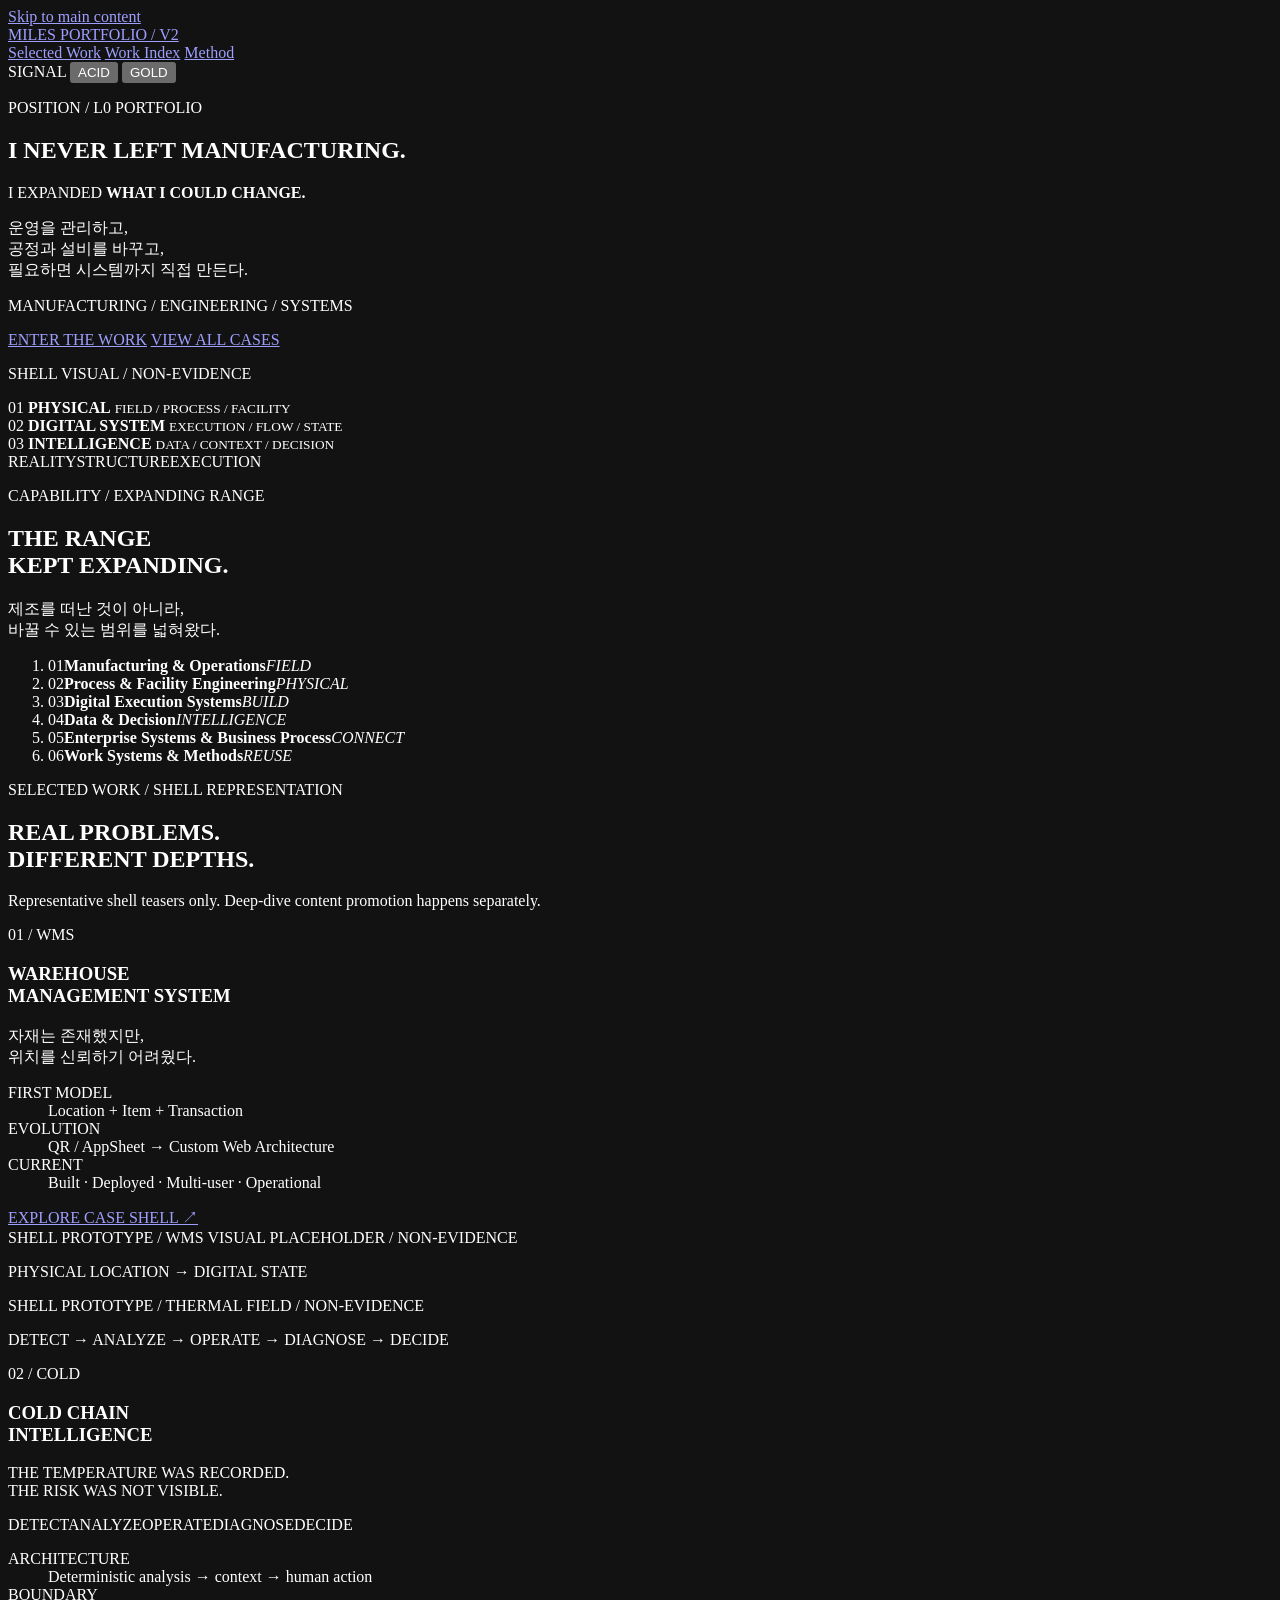
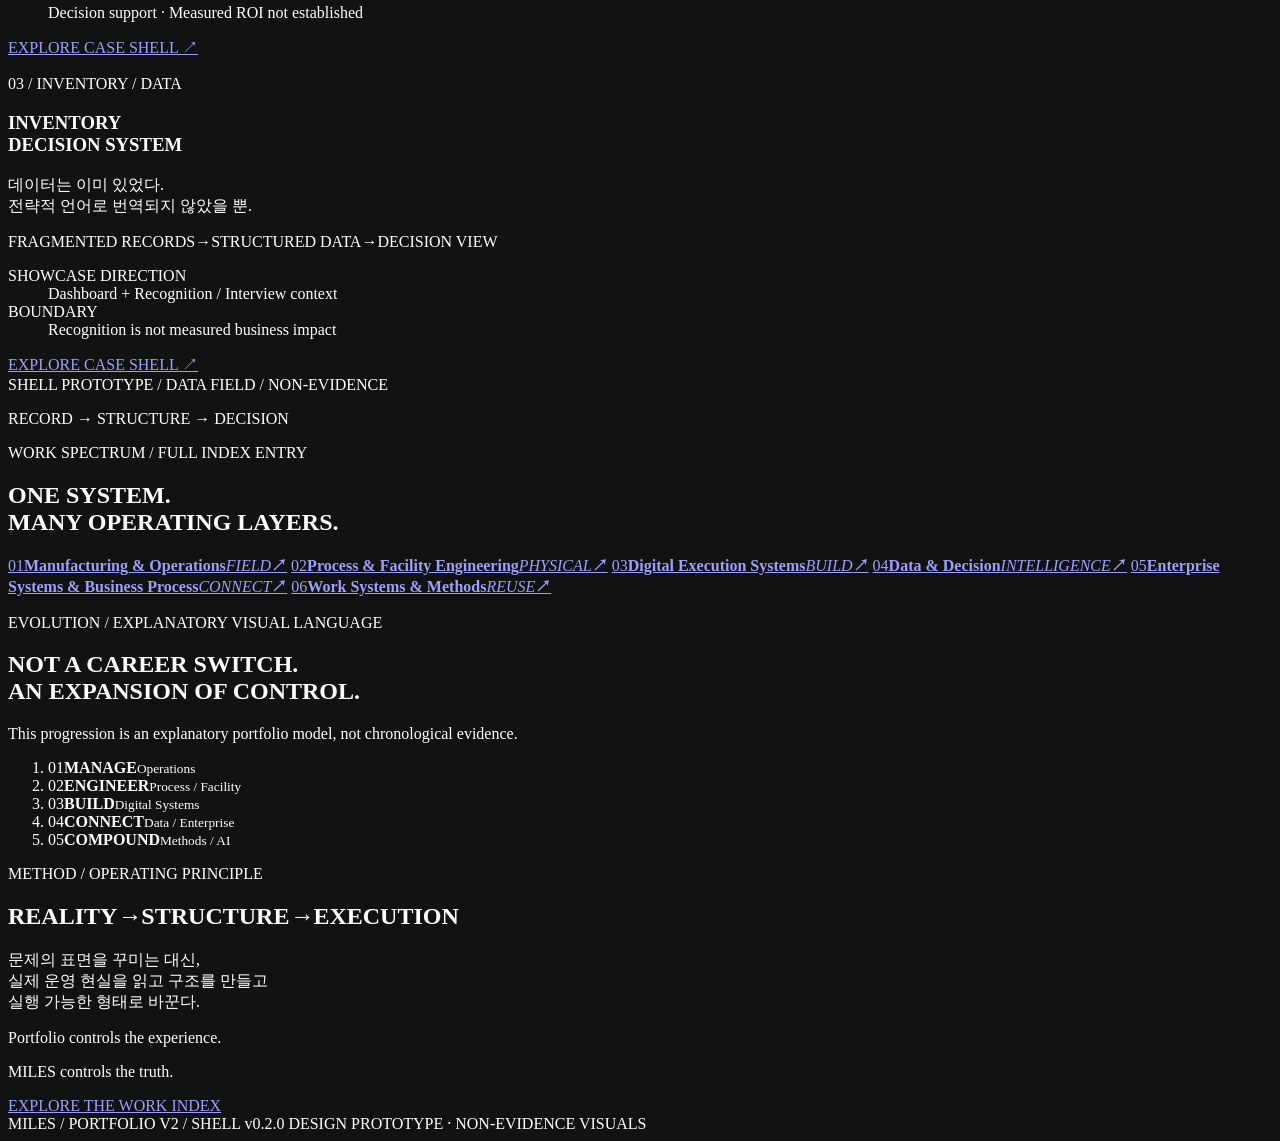
==== workbench/PORTFOLIO-001/v2/index.html @ 3533d872 "Build PORTFOLIO-001 v2 portfolio shell" ====
<!doctype html>
<html lang="ko" data-theme="acid">
<head>
  <meta charset="utf-8">
  <meta name="viewport" content="width=device-width, initial-scale=1">
  <meta name="color-scheme" content="dark">
  <meta name="description" content="MILES PORTFOLIO / V2 — Expandable Portfolio System shell prototype.">
  <title>MILES — Portfolio V2</title>
  <link rel="stylesheet" href="styles.css">
</head>
<body class="page page-home depth-l0">
  <a class="skip-link" href="#main">Skip to main content</a>
  <div class="site-atmosphere" aria-hidden="true"></div>

  <header class="site-header" data-site-header>
    <a class="brand" href="./" aria-label="MILES Portfolio V2 home">
      <span class="brand-mark">MILES</span>
      <span class="brand-sub">PORTFOLIO / V2</span>
    </a>

    <nav class="primary-nav" aria-label="Primary navigation">
      <a href="#selected-work">Selected Work</a>
      <a href="work/">Work Index</a>
      <a href="#method">Method</a>
    </nav>

    <div class="theme-control" aria-label="Visual theme">
      <span class="theme-label" aria-hidden="true">SIGNAL</span>
      <button type="button" class="theme-button" data-theme-set="acid" aria-pressed="true">ACID</button>
      <button type="button" class="theme-button" data-theme-set="gold" aria-pressed="false">GOLD</button>
    </div>
  </header>

  <main id="main">
    <section class="hero section-shell" id="position" aria-labelledby="hero-title">
      <div class="hero-copy reveal">
        <p class="eyebrow">POSITION / L0 PORTFOLIO</p>
        <h1 class="hero-title" id="hero-title">
          <span class="kinetic-line">I NEVER LEFT</span>
          <span class="kinetic-line hero-emphasis">MANUFACTURING.</span>
        </h1>
        <p class="hero-secondary">
          <span>I EXPANDED</span>
          <strong>WHAT I COULD CHANGE.</strong>
        </p>
        <p class="hero-korean">운영을 관리하고,<br>공정과 설비를 바꾸고,<br>필요하면 시스템까지 직접 만든다.</p>
        <p class="identity-line">MANUFACTURING / ENGINEERING / SYSTEMS</p>
        <div class="hero-actions">
          <a class="cta cta-primary" href="#selected-work">ENTER THE WORK</a>
          <a class="cta cta-secondary" href="work/">VIEW ALL CASES</a>
        </div>
      </div>

      <div class="hero-stage pointer-depth reveal" aria-label="Abstract shell visualization showing physical, digital system, and intelligence layers">
        <p class="prototype-label">SHELL VISUAL / NON-EVIDENCE</p>
        <div class="hero-orbit" aria-hidden="true"></div>
        <div class="concept-plane plane-physical" data-depth-plane="0.35">
          <span class="plane-index">01</span>
          <strong>PHYSICAL</strong>
          <small>FIELD / PROCESS / FACILITY</small>
        </div>
        <div class="concept-plane plane-digital" data-depth-plane="0.65">
          <span class="plane-index">02</span>
          <strong>DIGITAL SYSTEM</strong>
          <small>EXECUTION / FLOW / STATE</small>
        </div>
        <div class="concept-plane plane-intelligence" data-depth-plane="1">
          <span class="plane-index">03</span>
          <strong>INTELLIGENCE</strong>
          <small>DATA / CONTEXT / DECISION</small>
        </div>
        <div class="signal-core" aria-hidden="true"><span></span></div>
      </div>

      <div class="hero-depth-readout" aria-hidden="true">
        <span>REALITY</span><i></i><span>STRUCTURE</span><i></i><span>EXECUTION</span>
      </div>
    </section>

    <section class="capability section-shell" id="capability" aria-labelledby="capability-title">
      <div class="section-intro reveal">
        <p class="eyebrow">CAPABILITY / EXPANDING RANGE</p>
        <h2 id="capability-title">THE RANGE<br>KEPT EXPANDING.</h2>
        <p>제조를 떠난 것이 아니라,<br>바꿀 수 있는 범위를 넓혀왔다.</p>
      </div>

      <ol class="capability-field" aria-label="Capability domains">
        <li class="capability-node reveal"><span>01</span><strong>Manufacturing &amp; Operations</strong><em>FIELD</em></li>
        <li class="capability-node reveal"><span>02</span><strong>Process &amp; Facility Engineering</strong><em>PHYSICAL</em></li>
        <li class="capability-node reveal"><span>03</span><strong>Digital Execution Systems</strong><em>BUILD</em></li>
        <li class="capability-node reveal"><span>04</span><strong>Data &amp; Decision</strong><em>INTELLIGENCE</em></li>
        <li class="capability-node reveal"><span>05</span><strong>Enterprise Systems &amp; Business Process</strong><em>CONNECT</em></li>
        <li class="capability-node reveal"><span>06</span><strong>Work Systems &amp; Methods</strong><em>REUSE</em></li>
      </ol>
    </section>

    <section class="selected-work section-shell" id="selected-work" aria-labelledby="selected-title">
      <header class="selected-heading reveal">
        <p class="eyebrow">SELECTED WORK / SHELL REPRESENTATION</p>
        <h2 id="selected-title">REAL PROBLEMS.<br>DIFFERENT DEPTHS.</h2>
        <p>Representative shell teasers only. Deep-dive content promotion happens separately.</p>
      </header>

      <article class="work-feature work-feature-wms reveal">
        <div class="work-copy">
          <p class="work-number">01 / WMS</p>
          <h3>WAREHOUSE<br>MANAGEMENT SYSTEM</h3>
          <p class="work-thesis">자재는 존재했지만,<br>위치를 신뢰하기 어려웠다.</p>
          <dl class="work-facts">
            <div><dt>FIRST MODEL</dt><dd>Location + Item + Transaction</dd></div>
            <div><dt>EVOLUTION</dt><dd>QR / AppSheet → Custom Web Architecture</dd></div>
            <div><dt>CURRENT</dt><dd>Built · Deployed · Multi-user · Operational</dd></div>
          </dl>
          <a class="text-link" href="work/_template/?case=wms">EXPLORE CASE SHELL <span aria-hidden="true">↗</span></a>
        </div>
        <div class="prototype-visual prototype-wms" aria-label="Non-evidence WMS shell visual placeholder">
          <span class="prototype-label">SHELL PROTOTYPE / WMS VISUAL PLACEHOLDER / NON-EVIDENCE</span>
          <div class="rack-grid" aria-hidden="true">
            <i></i><i></i><i></i><i></i><i></i><i></i><i></i><i></i><i></i><i></i><i></i><i></i>
          </div>
          <div class="map-axis axis-x" aria-hidden="true"></div>
          <div class="map-axis axis-y" aria-hidden="true"></div>
          <div class="map-signal signal-a" aria-hidden="true"></div>
          <div class="map-signal signal-b" aria-hidden="true"></div>
          <p class="visual-caption">PHYSICAL LOCATION → DIGITAL STATE</p>
        </div>
      </article>

      <article class="work-feature work-feature-cold reveal">
        <div class="prototype-visual prototype-cold" aria-label="Non-evidence cold-chain shell visual placeholder">
          <span class="prototype-label">SHELL PROTOTYPE / THERMAL FIELD / NON-EVIDENCE</span>
          <div class="thermal-field" aria-hidden="true">
            <i></i><i></i><i></i><i></i><i></i><i></i><i></i><i></i>
          </div>
          <div class="diagnostic-line" aria-hidden="true"></div>
          <p class="visual-caption">DETECT → ANALYZE → OPERATE → DIAGNOSE → DECIDE</p>
        </div>
        <div class="work-copy">
          <p class="work-number">02 / COLD</p>
          <h3>COLD CHAIN<br>INTELLIGENCE</h3>
          <p class="work-thesis work-thesis-en">THE TEMPERATURE WAS RECORDED.<br>THE RISK WAS NOT VISIBLE.</p>
          <div class="arc-line" aria-label="Cold case safe arc">
            <span>DETECT</span><i></i><span>ANALYZE</span><i></i><span>OPERATE</span><i></i><span>DIAGNOSE</span><i></i><span>DECIDE</span>
          </div>
          <dl class="work-facts">
            <div><dt>ARCHITECTURE</dt><dd>Deterministic analysis → context → human action</dd></div>
            <div><dt>BOUNDARY</dt><dd>Decision support · Measured ROI not established</dd></div>
          </dl>
          <a class="text-link" href="work/_template/?case=cold">EXPLORE CASE SHELL <span aria-hidden="true">↗</span></a>
        </div>
      </article>

      <article class="work-feature work-feature-inventory reveal">
        <div class="work-copy">
          <p class="work-number">03 / INVENTORY / DATA</p>
          <h3>INVENTORY<br>DECISION SYSTEM</h3>
          <p class="work-thesis">데이터는 이미 있었다.<br>전략적 언어로 번역되지 않았을 뿐.</p>
          <div class="inventory-flow" aria-label="Inventory shell direction">
            <span>FRAGMENTED RECORDS</span><b>→</b><span>STRUCTURED DATA</span><b>→</b><span>DECISION VIEW</span>
          </div>
          <dl class="work-facts">
            <div><dt>SHOWCASE DIRECTION</dt><dd>Dashboard + Recognition / Interview context</dd></div>
            <div><dt>BOUNDARY</dt><dd>Recognition is not measured business impact</dd></div>
          </dl>
          <a class="text-link" href="work/_template/?case=inventory">EXPLORE CASE SHELL <span aria-hidden="true">↗</span></a>
        </div>
        <div class="prototype-visual prototype-data" aria-label="Non-evidence inventory data shell visual placeholder">
          <span class="prototype-label">SHELL PROTOTYPE / DATA FIELD / NON-EVIDENCE</span>
          <div class="data-columns" aria-hidden="true">
            <i style="--h: 32%"></i><i style="--h: 58%"></i><i style="--h: 44%"></i><i style="--h: 78%"></i><i style="--h: 64%"></i><i style="--h: 88%"></i><i style="--h: 72%"></i>
          </div>
          <div class="data-horizon" aria-hidden="true"></div>
          <p class="visual-caption">RECORD → STRUCTURE → DECISION</p>
        </div>
      </article>
    </section>

    <section class="work-spectrum section-shell" id="work-spectrum" aria-labelledby="spectrum-title">
      <div class="section-intro reveal">
        <p class="eyebrow">WORK SPECTRUM / FULL INDEX ENTRY</p>
        <h2 id="spectrum-title">ONE SYSTEM.<br>MANY OPERATING LAYERS.</h2>
      </div>
      <div class="spectrum-index" role="list">
        <a href="work/" role="listitem" class="spectrum-row reveal"><span>01</span><strong>Manufacturing &amp; Operations</strong><em>FIELD</em><b aria-hidden="true">↗</b></a>
        <a href="work/" role="listitem" class="spectrum-row reveal"><span>02</span><strong>Process &amp; Facility Engineering</strong><em>PHYSICAL</em><b aria-hidden="true">↗</b></a>
        <a href="work/" role="listitem" class="spectrum-row reveal"><span>03</span><strong>Digital Execution Systems</strong><em>BUILD</em><b aria-hidden="true">↗</b></a>
        <a href="work/" role="listitem" class="spectrum-row reveal"><span>04</span><strong>Data &amp; Decision</strong><em>INTELLIGENCE</em><b aria-hidden="true">↗</b></a>
        <a href="work/" role="listitem" class="spectrum-row reveal"><span>05</span><strong>Enterprise Systems &amp; Business Process</strong><em>CONNECT</em><b aria-hidden="true">↗</b></a>
        <a href="work/" role="listitem" class="spectrum-row reveal"><span>06</span><strong>Work Systems &amp; Methods</strong><em>REUSE</em><b aria-hidden="true">↗</b></a>
      </div>
    </section>

    <section class="evolution section-shell" id="evolution" aria-labelledby="evolution-title">
      <header class="section-intro reveal">
        <p class="eyebrow">EVOLUTION / EXPLANATORY VISUAL LANGUAGE</p>
        <h2 id="evolution-title">NOT A CAREER SWITCH.<br>AN EXPANSION OF CONTROL.</h2>
        <p class="boundary-note">This progression is an explanatory portfolio model, not chronological evidence.</p>
      </header>
      <ol class="evolution-track" aria-label="Expansion of operating scope">
        <li class="reveal"><span>01</span><strong>MANAGE</strong><small>Operations</small></li>
        <li class="reveal"><span>02</span><strong>ENGINEER</strong><small>Process / Facility</small></li>
        <li class="reveal"><span>03</span><strong>BUILD</strong><small>Digital Systems</small></li>
        <li class="reveal"><span>04</span><strong>CONNECT</strong><small>Data / Enterprise</small></li>
        <li class="reveal"><span>05</span><strong>COMPOUND</strong><small>Methods / AI</small></li>
      </ol>
    </section>

    <section class="method section-shell" id="method" aria-labelledby="method-title">
      <div class="method-field reveal">
        <p class="eyebrow">METHOD / OPERATING PRINCIPLE</p>
        <h2 id="method-title"><span>REALITY</span><i>→</i><span>STRUCTURE</span><i>→</i><span>EXECUTION</span></h2>
        <p class="method-korean">문제의 표면을 꾸미는 대신,<br>실제 운영 현실을 읽고 구조를 만들고<br>실행 가능한 형태로 바꾼다.</p>
        <div class="truth-contract">
          <p>Portfolio controls the experience.</p>
          <p>MILES controls the truth.</p>
        </div>
        <a class="cta cta-primary" href="work/">EXPLORE THE WORK INDEX</a>
      </div>
    </section>
  </main>

  <footer class="site-footer">
    <span>MILES / PORTFOLIO V2 / SHELL v0.2.0</span>
    <span>DESIGN PROTOTYPE · NON-EVIDENCE VISUALS</span>
  </footer>

  <script src="app.js" defer></script>
</body>
</html>
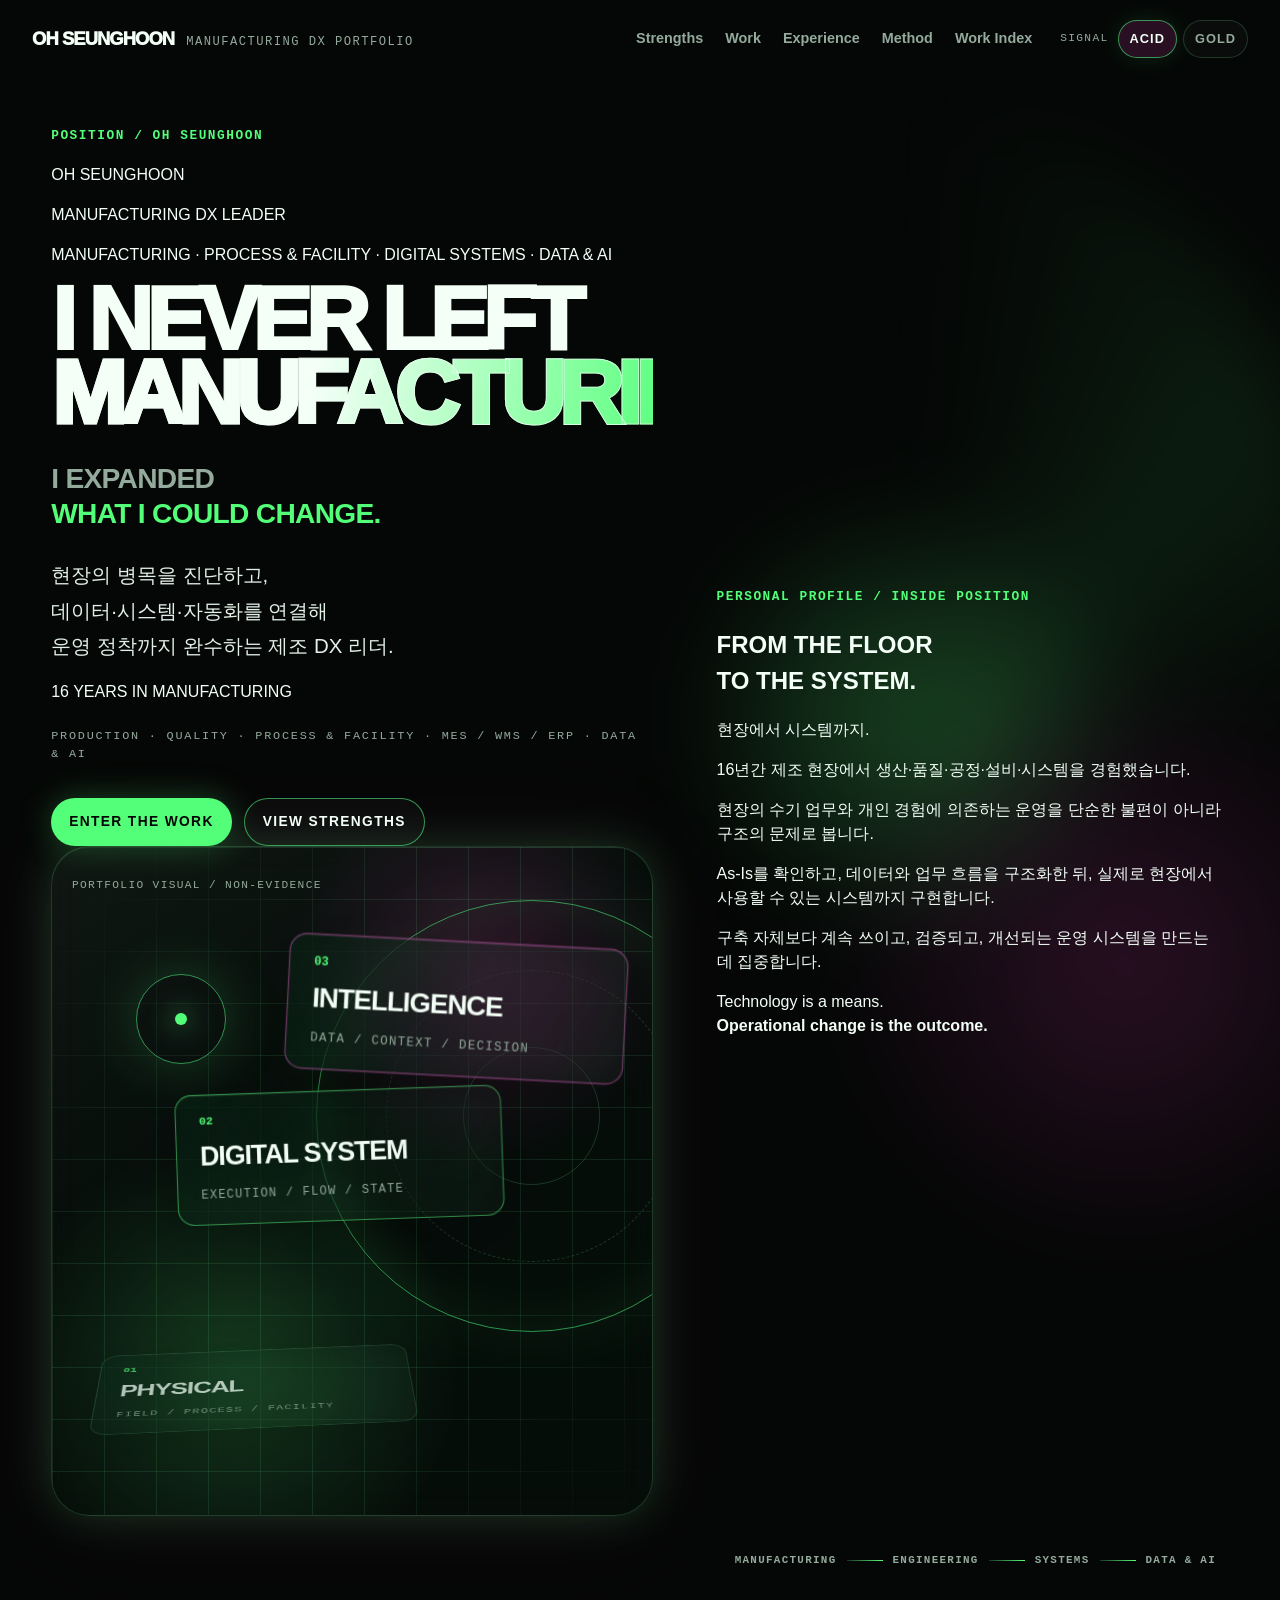
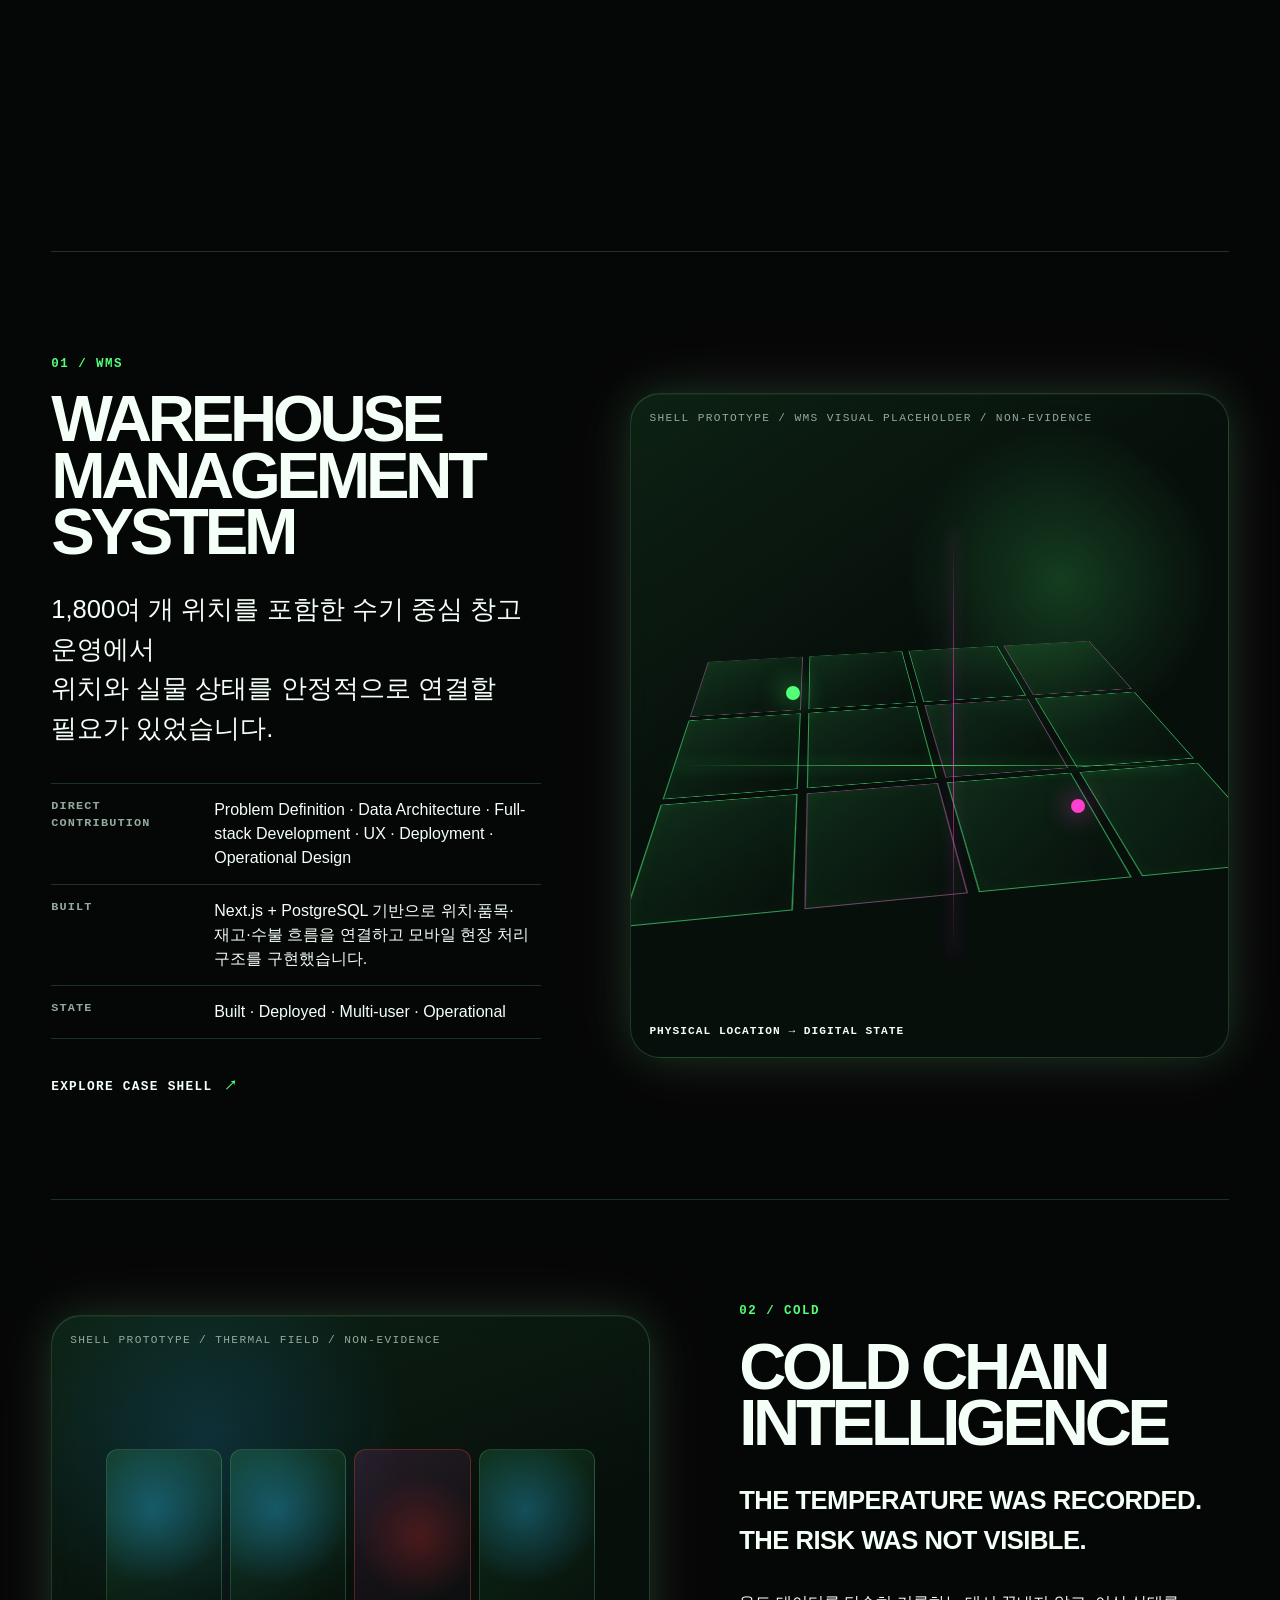
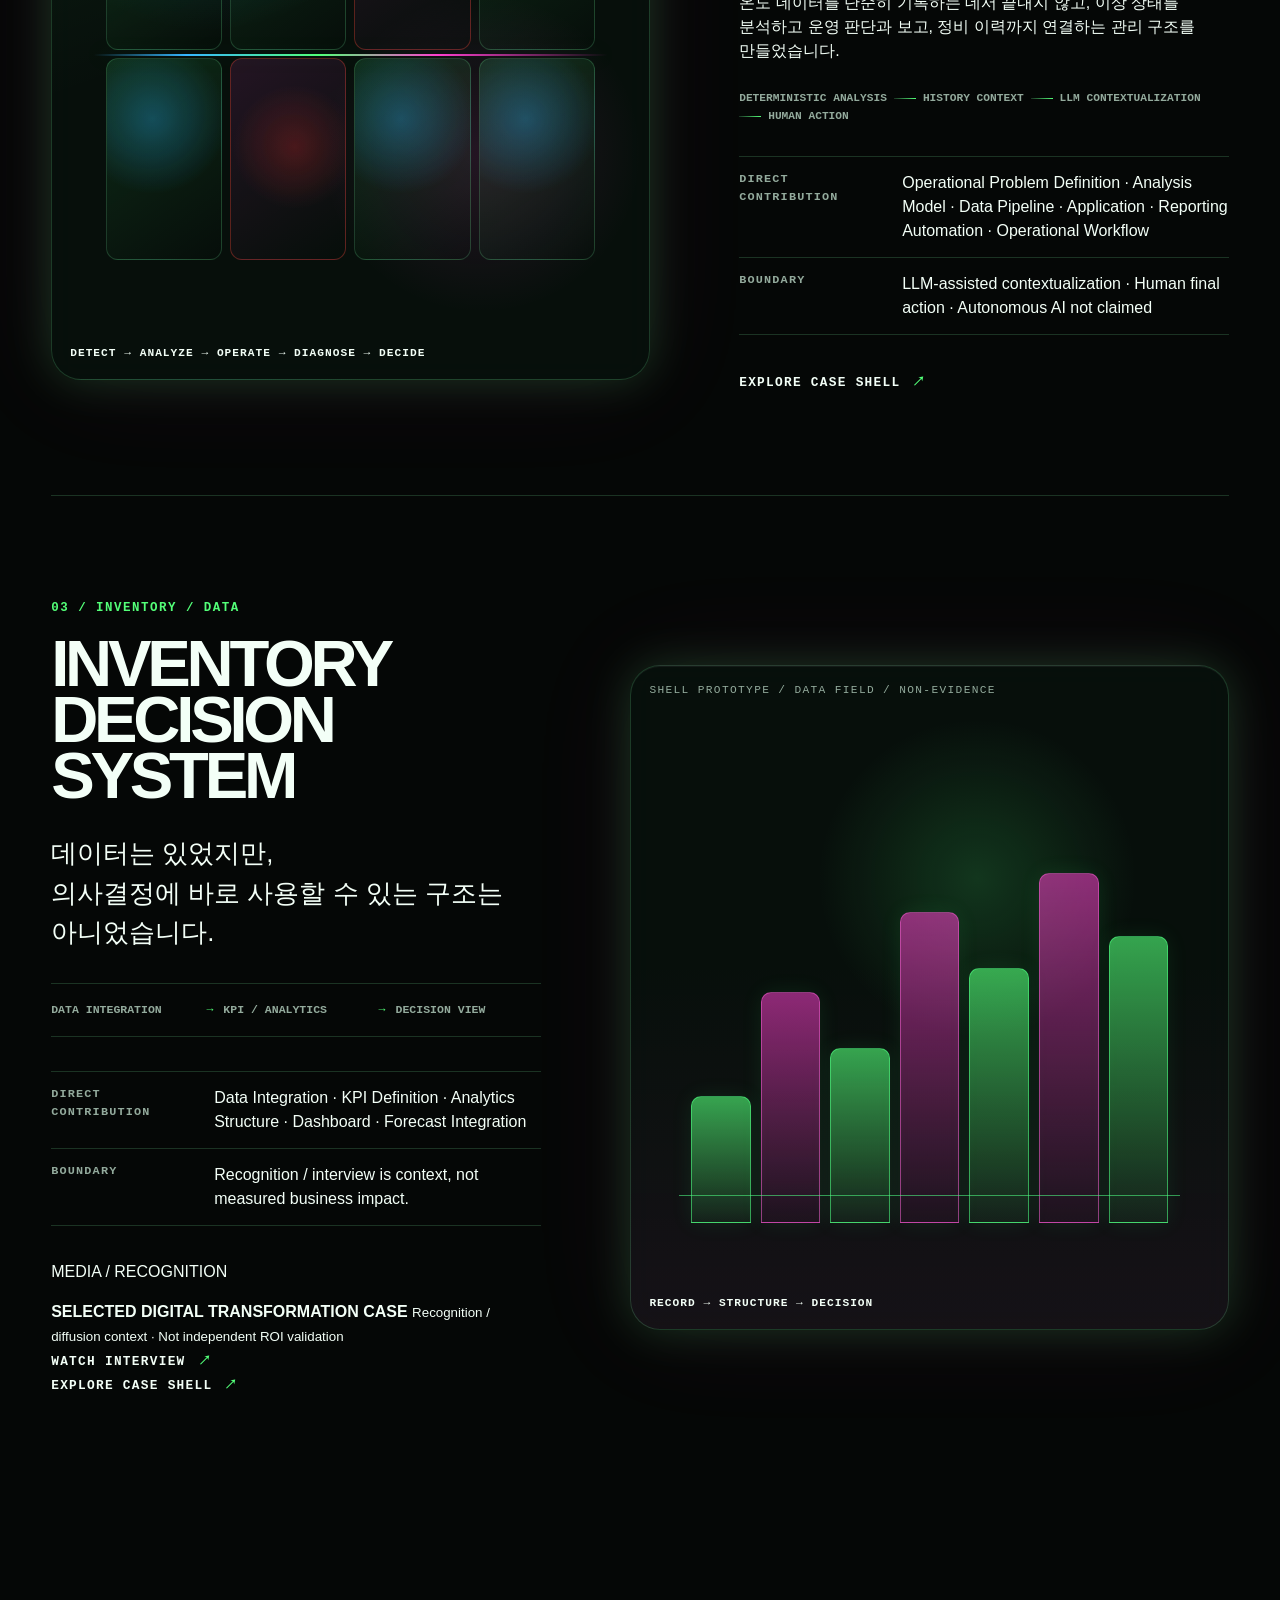
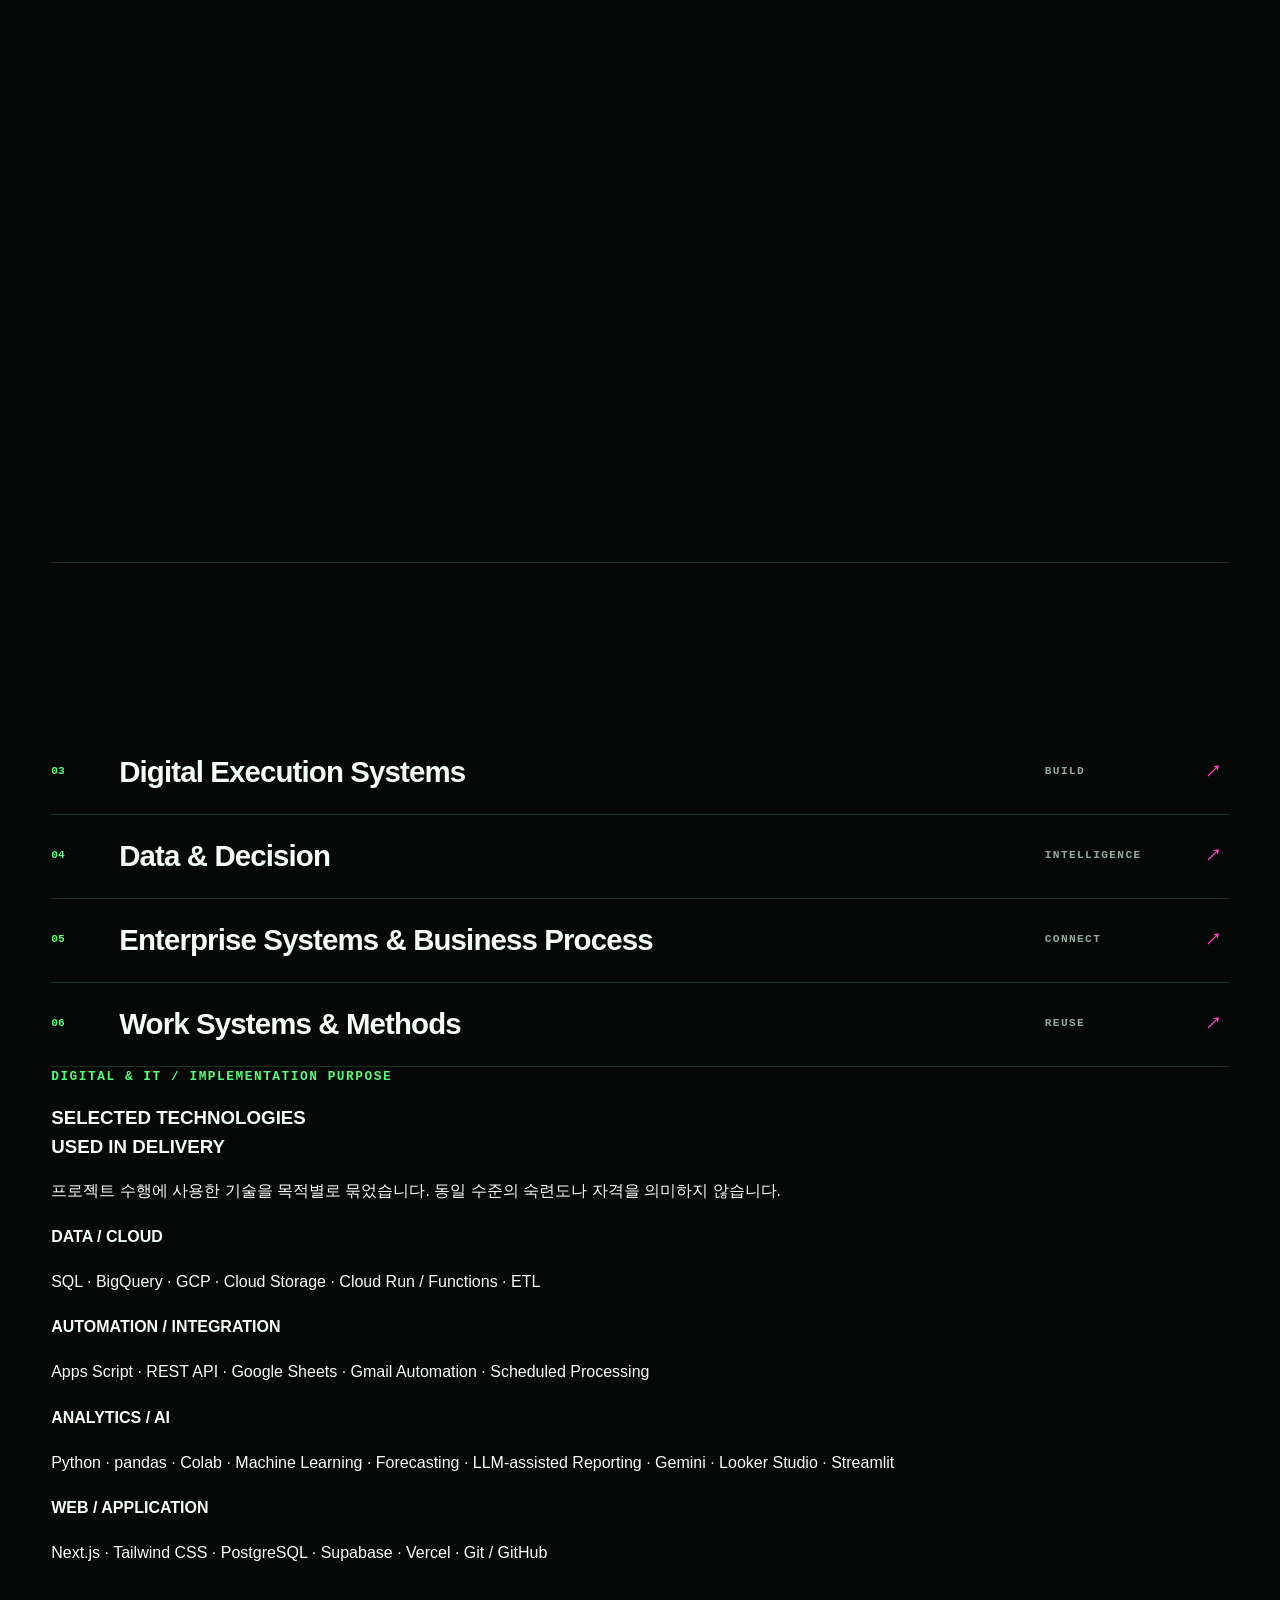
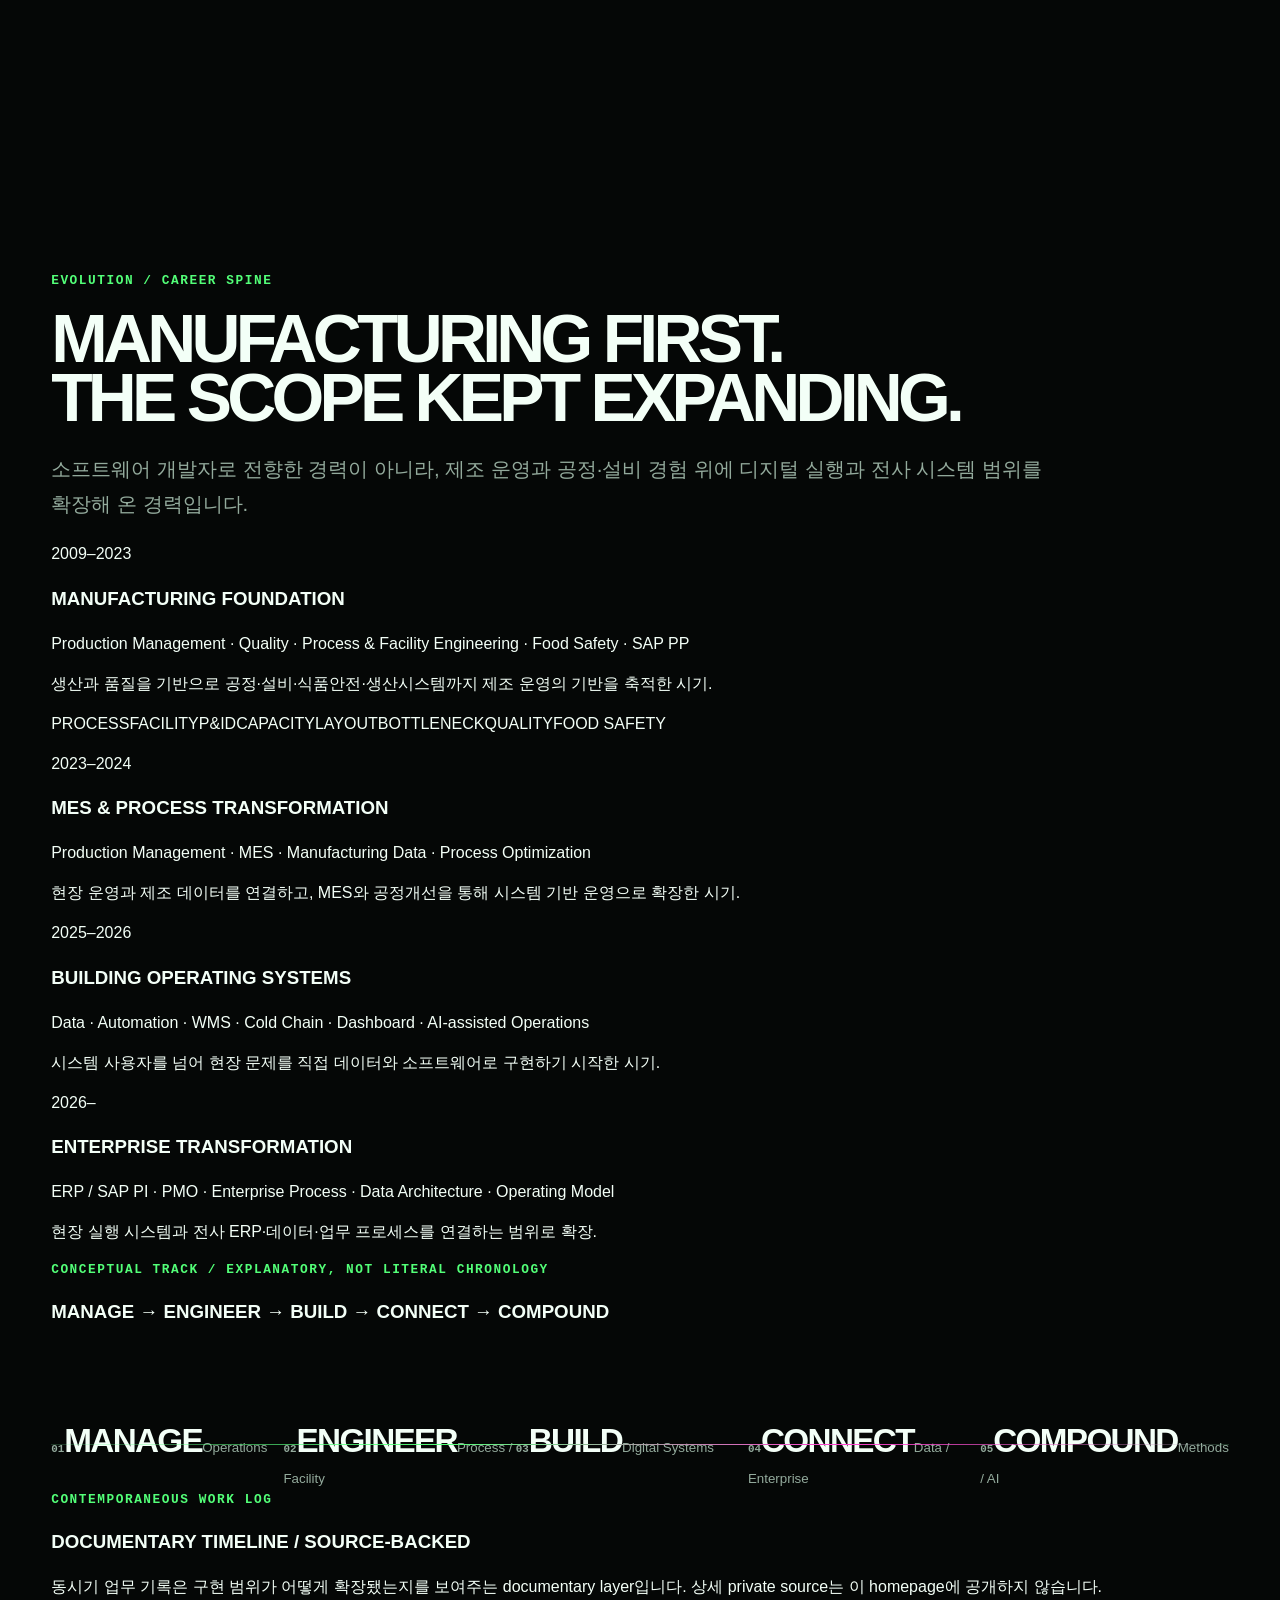
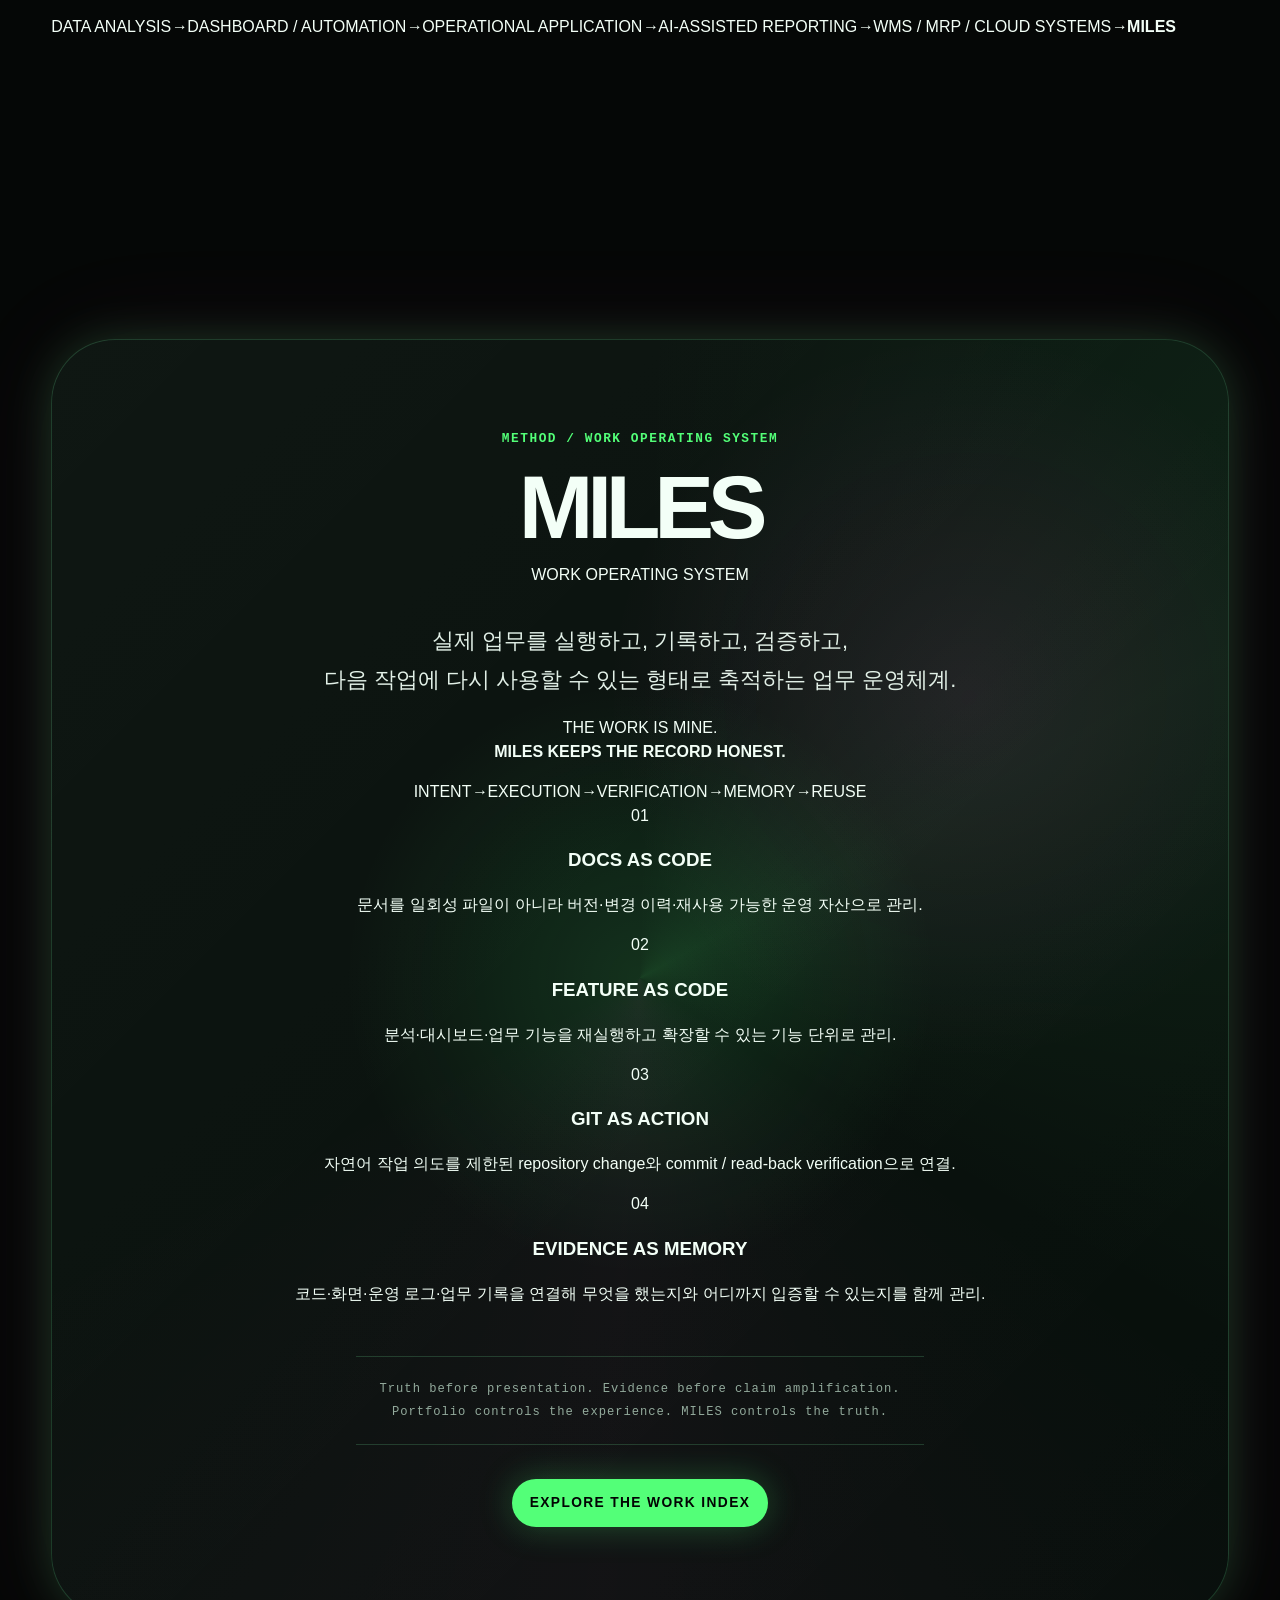
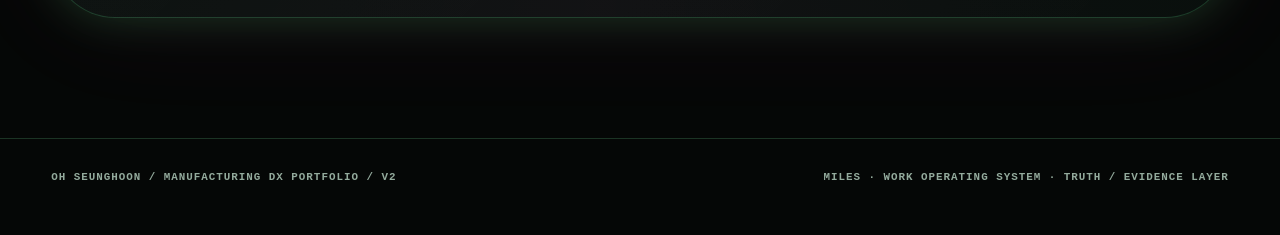
==== commit 4f625c23: "Implement PORTFOLIO-001 v2 personal identity" ====
--- a/workbench/PORTFOLIO-001/v2/index.html
+++ b/workbench/PORTFOLIO-001/v2/index.html
@@ -4,8 +4,8 @@
   <meta charset="utf-8">
   <meta name="viewport" content="width=device-width, initial-scale=1">
   <meta name="color-scheme" content="dark">
-  <meta name="description" content="MILES PORTFOLIO / V2 — Expandable Portfolio System shell prototype.">
-  <title>MILES — Portfolio V2</title>
+  <meta name="description" content="OH SEUNGHOON — Manufacturing DX Leader. Manufacturing, process & facility, digital systems, data & AI portfolio.">
+  <title>OH SEUNGHOON — Manufacturing DX Portfolio</title>
   <link rel="stylesheet" href="styles.css">
 </head>
 <body class="page page-home depth-l0">
@@ -13,15 +13,17 @@
   <div class="site-atmosphere" aria-hidden="true"></div>
 
   <header class="site-header" data-site-header>
-    <a class="brand" href="./" aria-label="MILES Portfolio V2 home">
-      <span class="brand-mark">MILES</span>
-      <span class="brand-sub">PORTFOLIO / V2</span>
+    <a class="brand brand-personal" href="./" aria-label="OH SEUNGHOON portfolio home">
+      <span class="brand-mark">OH SEUNGHOON</span>
+      <span class="brand-sub">MANUFACTURING DX PORTFOLIO</span>
     </a>
 
     <nav class="primary-nav" aria-label="Primary navigation">
-      <a href="#selected-work">Selected Work</a>
+      <a href="#capability">Strengths</a>
+      <a href="#selected-work">Work</a>
+      <a href="#evolution">Experience</a>
+      <a href="#method">Method</a>
       <a href="work/">Work Index</a>
-      <a href="#method">Method</a>
     </nav>
 
     <div class="theme-control" aria-label="Visual theme">
@@ -33,83 +35,144 @@
 
   <main id="main">
     <section class="hero section-shell" id="position" aria-labelledby="hero-title">
-      <div class="hero-copy reveal">
-        <p class="eyebrow">POSITION / L0 PORTFOLIO</p>
-        <h1 class="hero-title" id="hero-title">
-          <span class="kinetic-line">I NEVER LEFT</span>
-          <span class="kinetic-line hero-emphasis">MANUFACTURING.</span>
-        </h1>
-        <p class="hero-secondary">
-          <span>I EXPANDED</span>
-          <strong>WHAT I COULD CHANGE.</strong>
-        </p>
-        <p class="hero-korean">운영을 관리하고,<br>공정과 설비를 바꾸고,<br>필요하면 시스템까지 직접 만든다.</p>
-        <p class="identity-line">MANUFACTURING / ENGINEERING / SYSTEMS</p>
-        <div class="hero-actions">
-          <a class="cta cta-primary" href="#selected-work">ENTER THE WORK</a>
-          <a class="cta cta-secondary" href="work/">VIEW ALL CASES</a>
-        </div>
-      </div>
-
-      <div class="hero-stage pointer-depth reveal" aria-label="Abstract shell visualization showing physical, digital system, and intelligence layers">
-        <p class="prototype-label">SHELL VISUAL / NON-EVIDENCE</p>
-        <div class="hero-orbit" aria-hidden="true"></div>
-        <div class="concept-plane plane-physical" data-depth-plane="0.35">
-          <span class="plane-index">01</span>
-          <strong>PHYSICAL</strong>
-          <small>FIELD / PROCESS / FACILITY</small>
-        </div>
-        <div class="concept-plane plane-digital" data-depth-plane="0.65">
-          <span class="plane-index">02</span>
-          <strong>DIGITAL SYSTEM</strong>
-          <small>EXECUTION / FLOW / STATE</small>
-        </div>
-        <div class="concept-plane plane-intelligence" data-depth-plane="1">
-          <span class="plane-index">03</span>
-          <strong>INTELLIGENCE</strong>
-          <small>DATA / CONTEXT / DECISION</small>
-        </div>
-        <div class="signal-core" aria-hidden="true"><span></span></div>
+      <div class="hero-primary">
+        <div class="hero-copy reveal">
+          <div class="personal-signal">
+            <p class="eyebrow">POSITION / OH SEUNGHOON</p>
+            <p class="personal-name">OH SEUNGHOON</p>
+            <p class="personal-role">MANUFACTURING DX LEADER</p>
+            <p class="personal-domains">MANUFACTURING · PROCESS &amp; FACILITY · DIGITAL SYSTEMS · DATA &amp; AI</p>
+          </div>
+
+          <h1 class="hero-title" id="hero-title">
+            <span class="kinetic-line">I NEVER LEFT</span>
+            <span class="kinetic-line hero-emphasis">MANUFACTURING.</span>
+          </h1>
+          <p class="hero-secondary">
+            <span>I EXPANDED</span>
+            <strong>WHAT I COULD CHANGE.</strong>
+          </p>
+          <p class="hero-korean">현장의 병목을 진단하고,<br>데이터·시스템·자동화를 연결해<br>운영 정착까지 완수하는 제조 DX 리더.</p>
+          <p class="hero-experience">16 YEARS IN MANUFACTURING</p>
+          <p class="identity-line">PRODUCTION · QUALITY · PROCESS &amp; FACILITY · MES / WMS / ERP · DATA &amp; AI</p>
+          <div class="hero-actions">
+            <a class="cta cta-primary" href="#selected-work">ENTER THE WORK</a>
+            <a class="cta cta-secondary" href="#capability">VIEW STRENGTHS</a>
+          </div>
+        </div>
+
+        <div class="hero-stage pointer-depth reveal" aria-label="Abstract portfolio visualization showing physical, digital system, and intelligence layers">
+          <p class="prototype-label">PORTFOLIO VISUAL / NON-EVIDENCE</p>
+          <div class="hero-orbit" aria-hidden="true"></div>
+          <div class="concept-plane plane-physical" data-depth-plane="0.35">
+            <span class="plane-index">01</span>
+            <strong>PHYSICAL</strong>
+            <small>FIELD / PROCESS / FACILITY</small>
+          </div>
+          <div class="concept-plane plane-digital" data-depth-plane="0.65">
+            <span class="plane-index">02</span>
+            <strong>DIGITAL SYSTEM</strong>
+            <small>EXECUTION / FLOW / STATE</small>
+          </div>
+          <div class="concept-plane plane-intelligence" data-depth-plane="1">
+            <span class="plane-index">03</span>
+            <strong>INTELLIGENCE</strong>
+            <small>DATA / CONTEXT / DECISION</small>
+          </div>
+          <div class="signal-core" aria-hidden="true"><span></span></div>
+        </div>
       </div>
 
       <div class="hero-depth-readout" aria-hidden="true">
-        <span>REALITY</span><i></i><span>STRUCTURE</span><i></i><span>EXECUTION</span>
+        <span>MANUFACTURING</span><i></i><span>ENGINEERING</span><i></i><span>SYSTEMS</span><i></i><span>DATA &amp; AI</span>
+      </div>
+
+      <div class="profile-band reveal" aria-labelledby="profile-title">
+        <div class="profile-heading">
+          <p class="eyebrow">PERSONAL PROFILE / INSIDE POSITION</p>
+          <h2 id="profile-title">FROM THE FLOOR<br>TO THE SYSTEM.</h2>
+          <p class="profile-signal">현장에서 시스템까지.</p>
+        </div>
+        <div class="profile-copy">
+          <p>16년간 제조 현장에서 생산·품질·공정·설비·시스템을 경험했습니다.</p>
+          <p>현장의 수기 업무와 개인 경험에 의존하는 운영을 단순한 불편이 아니라 구조의 문제로 봅니다.</p>
+          <p>As-Is를 확인하고, 데이터와 업무 흐름을 구조화한 뒤, 실제로 현장에서 사용할 수 있는 시스템까지 구현합니다.</p>
+          <p>구축 자체보다 계속 쓰이고, 검증되고, 개선되는 운영 시스템을 만드는 데 집중합니다.</p>
+          <p class="profile-close">Technology is a means.<br><strong>Operational change is the outcome.</strong></p>
+        </div>
       </div>
     </section>
 
     <section class="capability section-shell" id="capability" aria-labelledby="capability-title">
       <div class="section-intro reveal">
-        <p class="eyebrow">CAPABILITY / EXPANDING RANGE</p>
-        <h2 id="capability-title">THE RANGE<br>KEPT EXPANDING.</h2>
-        <p>제조를 떠난 것이 아니라,<br>바꿀 수 있는 범위를 넓혀왔다.</p>
-      </div>
-
-      <ol class="capability-field" aria-label="Capability domains">
-        <li class="capability-node reveal"><span>01</span><strong>Manufacturing &amp; Operations</strong><em>FIELD</em></li>
-        <li class="capability-node reveal"><span>02</span><strong>Process &amp; Facility Engineering</strong><em>PHYSICAL</em></li>
-        <li class="capability-node reveal"><span>03</span><strong>Digital Execution Systems</strong><em>BUILD</em></li>
-        <li class="capability-node reveal"><span>04</span><strong>Data &amp; Decision</strong><em>INTELLIGENCE</em></li>
-        <li class="capability-node reveal"><span>05</span><strong>Enterprise Systems &amp; Business Process</strong><em>CONNECT</em></li>
-        <li class="capability-node reveal"><span>06</span><strong>Work Systems &amp; Methods</strong><em>REUSE</em></li>
+        <p class="eyebrow">CAPABILITY / FOUR CORE STRENGTHS</p>
+        <h2 id="capability-title">HOW I<br>DELIVER CHANGE.</h2>
+        <p>현장의 문제를 정의하는 것부터 시스템을 구현하고 운영에 정착시키는 것까지, 네 가지 역량을 하나의 실행 흐름으로 연결합니다.</p>
+        <div class="strength-progress" aria-label="Core strengths progression">
+          <span>STRATEGY</span><i></i><span>ARCHITECTURE</span><i></i><span>ADOPTION</span><i></i><span>EXECUTION</span>
+        </div>
+      </div>
+
+      <ol class="strength-field" aria-label="Four core strengths">
+        <li class="strength-node reveal">
+          <span class="strength-number">01</span>
+          <div class="strength-body">
+            <p class="strength-kicker">DOMAIN-LED DX STRATEGY</p>
+            <h3>현장 기반 DX 전략 설계</h3>
+            <p>생산·재고·자재·품질·설비의 실제 흐름에서 병목과 운영 리스크를 정의하고, 실행 가능한 전환 구조를 설계합니다.</p>
+            <div class="strength-micro"><span>AS-IS / TO-BE</span><span>BOTTLENECK</span><span>MES / WMS / ERP</span><span>PROCESS &amp; FACILITY</span></div>
+          </div>
+        </li>
+        <li class="strength-node reveal">
+          <span class="strength-number">02</span>
+          <div class="strength-body">
+            <p class="strength-kicker">E2E SYSTEMS &amp; CLOSED-LOOP ARCHITECTURE</p>
+            <h3>데이터가 행동으로 이어지고,<br>결과가 다시 시스템에 남는 구조</h3>
+            <p>데이터 수집에서 끝내지 않고, 분석과 판단이 행동으로 이어지고 결과가 다시 시스템에 남는 구조를 구현합니다.</p>
+            <div class="closed-loop" aria-label="Closed-loop architecture">
+              <span>DATA</span><b>→</b><span>ANALYZE</span><b>→</b><span>DECIDE</span><b>→</b><span>ACT</span><b>→</b><span>RECORD</span><b>→</b><span>FEEDBACK</span>
+            </div>
+            <div class="strength-micro"><span>INTEGRITY</span><span>VALIDATION</span><span>LOG</span><span>PERMISSION</span><span>FAIL-SAFE</span></div>
+          </div>
+        </li>
+        <li class="strength-node reveal">
+          <span class="strength-number">03</span>
+          <div class="strength-body">
+            <p class="strength-kicker">OPERATIONAL ADOPTION &amp; CHANGE MANAGEMENT</p>
+            <h3>사용자 정착 중심의 변화관리</h3>
+            <p>시스템을 만드는 것보다 현장에서 계속 사용되는 상태를 성공 기준으로 봅니다.</p>
+            <p class="strength-signal">BUILDING IS NOT THE FINISH LINE.<br><strong>ADOPTION IS.</strong></p>
+            <div class="strength-micro"><span>OPERATOR UX</span><span>WORKFLOW</span><span>EXCEPTION</span><span>HANDOFF</span><span>ADOPTION</span></div>
+          </div>
+        </li>
+        <li class="strength-node reveal">
+          <span class="strength-number">04</span>
+          <div class="strength-body">
+            <p class="strength-kicker">DIGITAL ENGINEERING &amp; IT EXECUTION</p>
+            <h3>Digital &amp; IT Execution</h3>
+            <p>기획과 요구사항 정의에 그치지 않고, 문제 해결에 필요한 데이터·웹·클라우드·자동화·AI를 직접 연결하고 구현합니다.</p>
+            <div class="strength-micro"><span>DATA</span><span>WEB</span><span>CLOUD</span><span>AUTOMATION</span><span>AI</span></div>
+          </div>
+        </li>
       </ol>
     </section>
 
     <section class="selected-work section-shell" id="selected-work" aria-labelledby="selected-title">
       <header class="selected-heading reveal">
-        <p class="eyebrow">SELECTED WORK / SHELL REPRESENTATION</p>
-        <h2 id="selected-title">REAL PROBLEMS.<br>DIFFERENT DEPTHS.</h2>
-        <p>Representative shell teasers only. Deep-dive content promotion happens separately.</p>
+        <p class="eyebrow">SELECTED WORK / DIRECT CONTRIBUTION</p>
+        <h2 id="selected-title">PROBLEMS I DEFINED.<br>SYSTEMS I BUILT.</h2>
+        <p>문제가 무엇이었는지, 제가 무엇을 했는지, 무엇이 실제로 만들어지고 운영됐는지를 구분해 보여줍니다. 정량 impact는 canonical evidence가 허용하는 범위를 넘지 않습니다.</p>
       </header>
 
       <article class="work-feature work-feature-wms reveal">
         <div class="work-copy">
           <p class="work-number">01 / WMS</p>
           <h3>WAREHOUSE<br>MANAGEMENT SYSTEM</h3>
-          <p class="work-thesis">자재는 존재했지만,<br>위치를 신뢰하기 어려웠다.</p>
+          <p class="work-thesis">1,800여 개 위치를 포함한 수기 중심 창고 운영에서<br>위치와 실물 상태를 안정적으로 연결할 필요가 있었습니다.</p>
           <dl class="work-facts">
-            <div><dt>FIRST MODEL</dt><dd>Location + Item + Transaction</dd></div>
-            <div><dt>EVOLUTION</dt><dd>QR / AppSheet → Custom Web Architecture</dd></div>
-            <div><dt>CURRENT</dt><dd>Built · Deployed · Multi-user · Operational</dd></div>
+            <div><dt>DIRECT CONTRIBUTION</dt><dd>Problem Definition · Data Architecture · Full-stack Development · UX · Deployment · Operational Design</dd></div>
+            <div><dt>BUILT</dt><dd>Next.js + PostgreSQL 기반으로 위치·품목·재고·수불 흐름을 연결하고 모바일 현장 처리 구조를 구현했습니다.</dd></div>
+            <div><dt>STATE</dt><dd>Built · Deployed · Multi-user · Operational</dd></div>
           </dl>
           <a class="text-link" href="work/_template/?case=wms">EXPLORE CASE SHELL <span aria-hidden="true">↗</span></a>
         </div>
@@ -139,12 +202,13 @@
           <p class="work-number">02 / COLD</p>
           <h3>COLD CHAIN<br>INTELLIGENCE</h3>
           <p class="work-thesis work-thesis-en">THE TEMPERATURE WAS RECORDED.<br>THE RISK WAS NOT VISIBLE.</p>
-          <div class="arc-line" aria-label="Cold case safe arc">
-            <span>DETECT</span><i></i><span>ANALYZE</span><i></i><span>OPERATE</span><i></i><span>DIAGNOSE</span><i></i><span>DECIDE</span>
+          <p class="work-description">온도 데이터를 단순히 기록하는 데서 끝내지 않고, 이상 상태를 분석하고 운영 판단과 보고, 정비 이력까지 연결하는 관리 구조를 만들었습니다.</p>
+          <div class="arc-line" aria-label="Cold case operating architecture">
+            <span>DETERMINISTIC ANALYSIS</span><i></i><span>HISTORY CONTEXT</span><i></i><span>LLM CONTEXTUALIZATION</span><i></i><span>HUMAN ACTION</span>
           </div>
           <dl class="work-facts">
-            <div><dt>ARCHITECTURE</dt><dd>Deterministic analysis → context → human action</dd></div>
-            <div><dt>BOUNDARY</dt><dd>Decision support · Measured ROI not established</dd></div>
+            <div><dt>DIRECT CONTRIBUTION</dt><dd>Operational Problem Definition · Analysis Model · Data Pipeline · Application · Reporting Automation · Operational Workflow</dd></div>
+            <div><dt>BOUNDARY</dt><dd>LLM-assisted contextualization · Human final action · Autonomous AI not claimed</dd></div>
           </dl>
           <a class="text-link" href="work/_template/?case=cold">EXPLORE CASE SHELL <span aria-hidden="true">↗</span></a>
         </div>
@@ -154,14 +218,22 @@
         <div class="work-copy">
           <p class="work-number">03 / INVENTORY / DATA</p>
           <h3>INVENTORY<br>DECISION SYSTEM</h3>
-          <p class="work-thesis">데이터는 이미 있었다.<br>전략적 언어로 번역되지 않았을 뿐.</p>
-          <div class="inventory-flow" aria-label="Inventory shell direction">
-            <span>FRAGMENTED RECORDS</span><b>→</b><span>STRUCTURED DATA</span><b>→</b><span>DECISION VIEW</span>
+          <p class="work-thesis">데이터는 있었지만,<br>의사결정에 바로 사용할 수 있는 구조는 아니었습니다.</p>
+          <div class="inventory-flow" aria-label="Inventory implementation direction">
+            <span>DATA INTEGRATION</span><b>→</b><span>KPI / ANALYTICS</span><b>→</b><span>DECISION VIEW</span>
           </div>
           <dl class="work-facts">
-            <div><dt>SHOWCASE DIRECTION</dt><dd>Dashboard + Recognition / Interview context</dd></div>
-            <div><dt>BOUNDARY</dt><dd>Recognition is not measured business impact</dd></div>
+            <div><dt>DIRECT CONTRIBUTION</dt><dd>Data Integration · KPI Definition · Analytics Structure · Dashboard · Forecast Integration</dd></div>
+            <div><dt>BOUNDARY</dt><dd>Recognition / interview is context, not measured business impact.</dd></div>
           </dl>
+          <div class="media-recognition" aria-label="Media and recognition context">
+            <div>
+              <p class="media-label">MEDIA / RECOGNITION</p>
+              <strong>SELECTED DIGITAL TRANSFORMATION CASE</strong>
+              <small>Recognition / diffusion context · Not independent ROI validation</small>
+            </div>
+            <a class="text-link external-link" href="https://www.youtube.com/watch?v=WmTZzY881Bo" target="_blank" rel="noopener noreferrer" aria-label="Watch interview on YouTube in a new tab">WATCH INTERVIEW <span aria-hidden="true">↗</span></a>
+          </div>
           <a class="text-link" href="work/_template/?case=inventory">EXPLORE CASE SHELL <span aria-hidden="true">↗</span></a>
         </div>
         <div class="prototype-visual prototype-data" aria-label="Non-evidence inventory data shell visual placeholder">
@@ -177,8 +249,9 @@
 
     <section class="work-spectrum section-shell" id="work-spectrum" aria-labelledby="spectrum-title">
       <div class="section-intro reveal">
-        <p class="eyebrow">WORK SPECTRUM / FULL INDEX ENTRY</p>
-        <h2 id="spectrum-title">ONE SYSTEM.<br>MANY OPERATING LAYERS.</h2>
+        <p class="eyebrow">WORK SPECTRUM / RANGE OF WORK</p>
+        <h2 id="spectrum-title">MANUFACTURING<br>TO DIGITAL EXECUTION.</h2>
+        <p>제조 운영, 공정·설비, 시스템, 데이터, 전사 프로세스와 업무 방법론을 하나의 경력 안에서 연결해 왔습니다.</p>
       </div>
       <div class="spectrum-index" role="list">
         <a href="work/" role="listitem" class="spectrum-row reveal"><span>01</span><strong>Manufacturing &amp; Operations</strong><em>FIELD</em><b aria-hidden="true">↗</b></a>
@@ -188,31 +261,121 @@
         <a href="work/" role="listitem" class="spectrum-row reveal"><span>05</span><strong>Enterprise Systems &amp; Business Process</strong><em>CONNECT</em><b aria-hidden="true">↗</b></a>
         <a href="work/" role="listitem" class="spectrum-row reveal"><span>06</span><strong>Work Systems &amp; Methods</strong><em>REUSE</em><b aria-hidden="true">↗</b></a>
       </div>
+
+      <div class="technology-layer reveal" aria-labelledby="technology-title">
+        <header>
+          <p class="eyebrow">DIGITAL &amp; IT / IMPLEMENTATION PURPOSE</p>
+          <h3 id="technology-title">SELECTED TECHNOLOGIES<br>USED IN DELIVERY</h3>
+          <p>프로젝트 수행에 사용한 기술을 목적별로 묶었습니다. 동일 수준의 숙련도나 자격을 의미하지 않습니다.</p>
+        </header>
+        <div class="technology-groups">
+          <section class="technology-group" aria-labelledby="tech-data"><h4 id="tech-data">DATA / CLOUD</h4><p>SQL · BigQuery · GCP · Cloud Storage · Cloud Run / Functions · ETL</p></section>
+          <section class="technology-group" aria-labelledby="tech-auto"><h4 id="tech-auto">AUTOMATION / INTEGRATION</h4><p>Apps Script · REST API · Google Sheets · Gmail Automation · Scheduled Processing</p></section>
+          <section class="technology-group" aria-labelledby="tech-ai"><h4 id="tech-ai">ANALYTICS / AI</h4><p>Python · pandas · Colab · Machine Learning · Forecasting · LLM-assisted Reporting · Gemini · Looker Studio · Streamlit</p></section>
+          <section class="technology-group" aria-labelledby="tech-web"><h4 id="tech-web">WEB / APPLICATION</h4><p>Next.js · Tailwind CSS · PostgreSQL · Supabase · Vercel · Git / GitHub</p></section>
+        </div>
+      </div>
     </section>
 
     <section class="evolution section-shell" id="evolution" aria-labelledby="evolution-title">
       <header class="section-intro reveal">
-        <p class="eyebrow">EVOLUTION / EXPLANATORY VISUAL LANGUAGE</p>
-        <h2 id="evolution-title">NOT A CAREER SWITCH.<br>AN EXPANSION OF CONTROL.</h2>
-        <p class="boundary-note">This progression is an explanatory portfolio model, not chronological evidence.</p>
+        <p class="eyebrow">EVOLUTION / CAREER SPINE</p>
+        <h2 id="evolution-title">MANUFACTURING FIRST.<br>THE SCOPE KEPT EXPANDING.</h2>
+        <p>소프트웨어 개발자로 전향한 경력이 아니라, 제조 운영과 공정·설비 경험 위에 디지털 실행과 전사 시스템 범위를 확장해 온 경력입니다.</p>
       </header>
-      <ol class="evolution-track" aria-label="Expansion of operating scope">
-        <li class="reveal"><span>01</span><strong>MANAGE</strong><small>Operations</small></li>
-        <li class="reveal"><span>02</span><strong>ENGINEER</strong><small>Process / Facility</small></li>
-        <li class="reveal"><span>03</span><strong>BUILD</strong><small>Digital Systems</small></li>
-        <li class="reveal"><span>04</span><strong>CONNECT</strong><small>Data / Enterprise</small></li>
-        <li class="reveal"><span>05</span><strong>COMPOUND</strong><small>Methods / AI</small></li>
-      </ol>
+
+      <div class="career-spine" aria-label="Career phases">
+        <article class="career-stage reveal">
+          <p class="career-date">2009–2023</p>
+          <h3>MANUFACTURING FOUNDATION</h3>
+          <p class="career-tags">Production Management · Quality · Process &amp; Facility Engineering · Food Safety · SAP PP</p>
+          <p>생산과 품질을 기반으로 공정·설비·식품안전·생산시스템까지 제조 운영의 기반을 축적한 시기.</p>
+          <div class="physical-thread"><span>PROCESS</span><span>FACILITY</span><span>P&amp;ID</span><span>CAPACITY</span><span>LAYOUT</span><span>BOTTLENECK</span><span>QUALITY</span><span>FOOD SAFETY</span></div>
+        </article>
+        <article class="career-stage reveal">
+          <p class="career-date">2023–2024</p>
+          <h3>MES &amp; PROCESS TRANSFORMATION</h3>
+          <p class="career-tags">Production Management · MES · Manufacturing Data · Process Optimization</p>
+          <p>현장 운영과 제조 데이터를 연결하고, MES와 공정개선을 통해 시스템 기반 운영으로 확장한 시기.</p>
+        </article>
+        <article class="career-stage reveal">
+          <p class="career-date">2025–2026</p>
+          <h3>BUILDING OPERATING SYSTEMS</h3>
+          <p class="career-tags">Data · Automation · WMS · Cold Chain · Dashboard · AI-assisted Operations</p>
+          <p>시스템 사용자를 넘어 현장 문제를 직접 데이터와 소프트웨어로 구현하기 시작한 시기.</p>
+        </article>
+        <article class="career-stage reveal">
+          <p class="career-date">2026–</p>
+          <h3>ENTERPRISE TRANSFORMATION</h3>
+          <p class="career-tags">ERP / SAP PI · PMO · Enterprise Process · Data Architecture · Operating Model</p>
+          <p>현장 실행 시스템과 전사 ERP·데이터·업무 프로세스를 연결하는 범위로 확장.</p>
+        </article>
+      </div>
+
+      <div class="evolution-concept reveal" aria-labelledby="evolution-concept-title">
+        <p class="eyebrow">CONCEPTUAL TRACK / EXPLANATORY, NOT LITERAL CHRONOLOGY</p>
+        <h3 id="evolution-concept-title">MANAGE → ENGINEER → BUILD → CONNECT → COMPOUND</h3>
+        <div class="evolution-track compact-track" aria-hidden="true">
+          <div><span>01</span><strong>MANAGE</strong><small>Operations</small></div>
+          <div><span>02</span><strong>ENGINEER</strong><small>Process / Facility</small></div>
+          <div><span>03</span><strong>BUILD</strong><small>Digital Systems</small></div>
+          <div><span>04</span><strong>CONNECT</strong><small>Data / Enterprise</small></div>
+          <div><span>05</span><strong>COMPOUND</strong><small>Methods / AI</small></div>
+        </div>
+      </div>
+
+      <div class="worklog-layer reveal" aria-labelledby="worklog-title">
+        <div>
+          <p class="eyebrow">CONTEMPORANEOUS WORK LOG</p>
+          <h3 id="worklog-title">DOCUMENTARY TIMELINE / SOURCE-BACKED</h3>
+          <p>동시기 업무 기록은 구현 범위가 어떻게 확장됐는지를 보여주는 documentary layer입니다. 상세 private source는 이 homepage에 공개하지 않습니다.</p>
+        </div>
+        <div class="worklog-flow" aria-label="Abstract work-log progression">
+          <span>DATA ANALYSIS</span><i>→</i><span>DASHBOARD / AUTOMATION</span><i>→</i><span>OPERATIONAL APPLICATION</span><i>→</i><span>AI-ASSISTED REPORTING</span><i>→</i><span>WMS / MRP / CLOUD SYSTEMS</span><i>→</i><strong>MILES</strong>
+        </div>
+      </div>
     </section>
 
     <section class="method section-shell" id="method" aria-labelledby="method-title">
-      <div class="method-field reveal">
-        <p class="eyebrow">METHOD / OPERATING PRINCIPLE</p>
-        <h2 id="method-title"><span>REALITY</span><i>→</i><span>STRUCTURE</span><i>→</i><span>EXECUTION</span></h2>
-        <p class="method-korean">문제의 표면을 꾸미는 대신,<br>실제 운영 현실을 읽고 구조를 만들고<br>실행 가능한 형태로 바꾼다.</p>
+      <div class="method-field method-personal reveal">
+        <p class="eyebrow">METHOD / WORK OPERATING SYSTEM</p>
+        <div class="method-identity">
+          <h2 id="method-title">MILES</h2>
+          <p class="method-subtitle">WORK OPERATING SYSTEM</p>
+          <p class="method-korean">실제 업무를 실행하고, 기록하고, 검증하고,<br>다음 작업에 다시 사용할 수 있는 형태로 축적하는 업무 운영체계.</p>
+          <p class="method-owner">THE WORK IS MINE.<br><strong>MILES KEEPS THE RECORD HONEST.</strong></p>
+        </div>
+
+        <div class="method-loop" aria-label="MILES operating loop">
+          <span>INTENT</span><i>→</i><span>EXECUTION</span><i>→</i><span>VERIFICATION</span><i>→</i><span>MEMORY</span><i>→</i><span>REUSE</span>
+        </div>
+
+        <div class="method-rail" aria-label="MILES working methods">
+          <article>
+            <span>01</span>
+            <h3>DOCS AS CODE</h3>
+            <p>문서를 일회성 파일이 아니라 버전·변경 이력·재사용 가능한 운영 자산으로 관리.</p>
+          </article>
+          <article>
+            <span>02</span>
+            <h3>FEATURE AS CODE</h3>
+            <p>분석·대시보드·업무 기능을 재실행하고 확장할 수 있는 기능 단위로 관리.</p>
+          </article>
+          <article>
+            <span>03</span>
+            <h3>GIT AS ACTION</h3>
+            <p>자연어 작업 의도를 제한된 repository change와 commit / read-back verification으로 연결.</p>
+          </article>
+          <article>
+            <span>04</span>
+            <h3>EVIDENCE AS MEMORY</h3>
+            <p>코드·화면·운영 로그·업무 기록을 연결해 무엇을 했는지와 어디까지 입증할 수 있는지를 함께 관리.</p>
+          </article>
+        </div>
+
         <div class="truth-contract">
-          <p>Portfolio controls the experience.</p>
-          <p>MILES controls the truth.</p>
+          <p>Truth before presentation. Evidence before claim amplification.</p>
+          <p>Portfolio controls the experience. MILES controls the truth.</p>
         </div>
         <a class="cta cta-primary" href="work/">EXPLORE THE WORK INDEX</a>
       </div>
@@ -220,8 +383,8 @@
   </main>
 
   <footer class="site-footer">
-    <span>MILES / PORTFOLIO V2 / SHELL v0.2.0</span>
-    <span>DESIGN PROTOTYPE · NON-EVIDENCE VISUALS</span>
+    <span>OH SEUNGHOON / MANUFACTURING DX PORTFOLIO / V2</span>
+    <span>MILES · WORK OPERATING SYSTEM · TRUTH / EVIDENCE LAYER</span>
   </footer>
 
   <script src="app.js" defer></script>
--- a/workbench/PORTFOLIO-001/v2/styles.css
+++ b/workbench/PORTFOLIO-001/v2/styles.css
@@ -0,0 +1,683 @@
+/* PORTFOLIO-001 v2 — Portfolio Shell v0.2.0 */
+
+:root {
+  color-scheme: dark;
+  --font-sans: Inter, ui-sans-serif, -apple-system, BlinkMacSystemFont, "Segoe UI", "Noto Sans KR", "Apple SD Gothic Neo", Arial, sans-serif;
+  --font-mono: ui-monospace, SFMono-Regular, Menlo, Monaco, Consolas, "Liberation Mono", monospace;
+  --radius-s: 10px;
+  --radius-m: 18px;
+  --radius-l: 30px;
+  --max: 1540px;
+  --header-h: 78px;
+  --ease: cubic-bezier(.22,.8,.24,1);
+  --morph: 720ms;
+}
+
+html[data-theme="acid"] {
+  --bg: #050706;
+  --bg-deep: #020403;
+  --surface: rgba(9, 24, 17, .58);
+  --surface-strong: rgba(8, 30, 19, .86);
+  --text: #f3fff7;
+  --muted: #93aa9c;
+  --line: rgba(128, 255, 171, .18);
+  --line-strong: rgba(79, 255, 132, .56);
+  --accent: #53ff78;
+  --accent-rgb: 83, 255, 120;
+  --accent-2: #ff3fcf;
+  --accent-2-rgb: 255, 63, 207;
+  --warning: #8e241f;
+  --signal: #b8ff45;
+  --hero-1: #020403;
+  --hero-2: #07341e;
+  --hero-3: #0f7d39;
+  --radial: rgba(83, 255, 120, .28);
+  --glow: 0 0 46px rgba(83, 255, 120, .18), 0 0 110px rgba(255, 63, 207, .08);
+  --selected: rgba(255, 63, 207, .14);
+}
+
+html[data-theme="gold"] {
+  --bg: #05070d;
+  --bg-deep: #010207;
+  --surface: rgba(10, 18, 39, .62);
+  --surface-strong: rgba(12, 23, 51, .88);
+  --text: #fff9e8;
+  --muted: #a8adba;
+  --line: rgba(238, 196, 86, .18);
+  --line-strong: rgba(238, 196, 86, .58);
+  --accent: #eec456;
+  --accent-rgb: 238, 196, 86;
+  --accent-2: #f1ff78;
+  --accent-2-rgb: 241, 255, 120;
+  --warning: #6f2e26;
+  --signal: #f1ff78;
+  --hero-1: #02030a;
+  --hero-2: #081532;
+  --hero-3: #152b5f;
+  --radial: rgba(238, 196, 86, .25);
+  --glow: 0 0 48px rgba(238, 196, 86, .16), 0 0 120px rgba(34, 86, 178, .10);
+  --selected: rgba(238, 196, 86, .13);
+}
+
+* { box-sizing: border-box; }
+html { scroll-behavior: smooth; background: var(--bg-deep); }
+body {
+  margin: 0;
+  min-width: 320px;
+  background: var(--bg);
+  color: var(--text);
+  font-family: var(--font-sans);
+  line-height: 1.5;
+  word-break: keep-all;
+  overflow-x: hidden;
+  transition: background-color var(--morph) var(--ease), color var(--morph) var(--ease);
+}
+
+body::before {
+  content: "";
+  position: fixed;
+  inset: 0;
+  z-index: -4;
+  pointer-events: none;
+  background:
+    radial-gradient(circle at 12% 8%, var(--radial), transparent 28%),
+    radial-gradient(circle at 82% 16%, rgba(var(--accent-2-rgb), .10), transparent 30%),
+    linear-gradient(130deg, var(--hero-1) 0%, var(--hero-2) 42%, var(--bg) 72%);
+  transition: background var(--morph) var(--ease), opacity var(--morph) var(--ease);
+}
+
+body::after {
+  content: "";
+  position: fixed;
+  inset: 0;
+  z-index: -3;
+  pointer-events: none;
+  opacity: .18;
+  background-image:
+    linear-gradient(rgba(255,255,255,.035) 1px, transparent 1px),
+    linear-gradient(90deg, rgba(255,255,255,.035) 1px, transparent 1px);
+  background-size: 44px 44px;
+  mask-image: linear-gradient(to bottom, #000 0%, transparent 86%);
+  animation: grid-drift 24s linear infinite;
+}
+
+::selection { background: var(--accent); color: #000; }
+a { color: inherit; }
+button, a { -webkit-tap-highlight-color: transparent; }
+button { font: inherit; }
+
+.skip-link {
+  position: fixed;
+  left: 16px;
+  top: 12px;
+  z-index: 1000;
+  transform: translateY(-180%);
+  background: var(--accent);
+  color: #000;
+  padding: 10px 14px;
+  border-radius: 8px;
+  font-weight: 800;
+}
+.skip-link:focus { transform: none; }
+
+:focus-visible {
+  outline: 2px solid var(--accent-2);
+  outline-offset: 4px;
+}
+
+.site-atmosphere {
+  position: fixed;
+  inset: -20%;
+  z-index: -2;
+  pointer-events: none;
+  opacity: .85;
+  background:
+    radial-gradient(circle at 64% 34%, rgba(var(--accent-rgb), .12), transparent 17%),
+    radial-gradient(circle at 72% 58%, rgba(var(--accent-2-rgb), .08), transparent 22%),
+    conic-gradient(from 220deg at 52% 50%, transparent 0 65%, rgba(var(--accent-rgb), .045), transparent 82%);
+  filter: blur(22px);
+  animation: atmosphere-drift 16s ease-in-out infinite alternate;
+  transition: background var(--morph) var(--ease), opacity var(--morph) var(--ease);
+}
+
+.site-header {
+  position: sticky;
+  top: 0;
+  z-index: 100;
+  min-height: var(--header-h);
+  display: grid;
+  grid-template-columns: minmax(190px, 1fr) auto auto;
+  align-items: center;
+  gap: 28px;
+  width: min(100%, calc(var(--max) + 64px));
+  margin: 0 auto;
+  padding: 14px 32px;
+  border-bottom: 1px solid transparent;
+  transition: background-color 280ms ease, border-color 280ms ease, backdrop-filter 280ms ease;
+}
+
+.site-header.is-scrolled {
+  background: color-mix(in srgb, var(--bg-deep) 78%, transparent);
+  border-color: var(--line);
+  backdrop-filter: blur(18px) saturate(135%);
+}
+
+.brand { text-decoration: none; display: flex; align-items: baseline; gap: 12px; width: max-content; }
+.brand-mark { font-weight: 950; letter-spacing: -.05em; font-size: 1.15rem; }
+.brand-sub { color: var(--muted); font-family: var(--font-mono); font-size: .7rem; letter-spacing: .12em; }
+.primary-nav { display: flex; gap: 22px; align-items: center; }
+.primary-nav a { text-decoration: none; color: var(--muted); font-size: .82rem; font-weight: 700; transition: color 180ms ease; }
+.primary-nav a:hover, .primary-nav a:focus-visible { color: var(--text); }
+
+.theme-control { display: flex; align-items: center; gap: 6px; justify-self: end; }
+.theme-label { color: var(--muted); font-family: var(--font-mono); font-size: .62rem; letter-spacing: .12em; margin-right: 3px; }
+.theme-button {
+  min-height: 38px;
+  border: 1px solid var(--line);
+  background: rgba(255,255,255,.025);
+  color: var(--muted);
+  padding: 7px 11px;
+  border-radius: 999px;
+  cursor: pointer;
+  font-size: .7rem;
+  font-weight: 900;
+  letter-spacing: .08em;
+  transition: color 180ms ease, background var(--morph) var(--ease), border-color var(--morph) var(--ease), box-shadow var(--morph) var(--ease);
+}
+.theme-button[aria-pressed="true"] {
+  color: var(--text);
+  border-color: var(--line-strong);
+  background: var(--selected);
+  box-shadow: 0 0 24px rgba(var(--accent-rgb), .12);
+}
+
+.section-shell {
+  width: min(100%, var(--max));
+  margin-inline: auto;
+  padding-inline: clamp(22px, 4vw, 64px);
+  position: relative;
+}
+
+.eyebrow, .prototype-label, .work-number, .boundary-note, .depth-chip, .shell-label {
+  font-family: var(--font-mono);
+  text-transform: uppercase;
+  letter-spacing: .12em;
+}
+.eyebrow { color: var(--accent); font-size: .7rem; font-weight: 800; margin: 0 0 18px; }
+.prototype-label { color: var(--muted); font-size: .58rem; line-height: 1.4; }
+.boundary-note { color: var(--muted); font-size: .65rem; }
+
+.hero {
+  min-height: calc(100svh - var(--header-h));
+  display: grid;
+  grid-template-columns: minmax(0, 1.03fr) minmax(440px, .97fr);
+  align-items: center;
+  gap: clamp(24px, 5vw, 88px);
+  padding-top: 48px;
+  padding-bottom: 82px;
+}
+
+.hero::before {
+  content: "";
+  position: absolute;
+  inset: 2% -8% 7% 36%;
+  z-index: -1;
+  border-radius: 50%;
+  background:
+    radial-gradient(circle at 48% 44%, rgba(var(--accent-rgb), .24), transparent 25%),
+    radial-gradient(circle at 72% 62%, rgba(var(--accent-2-rgb), .15), transparent 28%),
+    conic-gradient(from 180deg, transparent 0 50%, rgba(var(--accent-rgb), .09), transparent 72%);
+  filter: blur(42px);
+  animation: hero-field 11s ease-in-out infinite alternate;
+}
+
+.hero-title { margin: 0; font-size: clamp(3.5rem, 8vw, 8.7rem); line-height: .82; letter-spacing: -.075em; text-transform: uppercase; font-weight: 950; }
+.kinetic-line { display: block; overflow: hidden; text-wrap: balance; }
+.hero-emphasis {
+  color: transparent;
+  -webkit-text-stroke: 1px color-mix(in srgb, var(--text) 68%, transparent);
+  background: linear-gradient(100deg, var(--text) 0 20%, var(--accent) 48%, var(--accent-2) 74%, var(--text) 100%);
+  background-size: 220% 100%;
+  background-clip: text;
+  -webkit-background-clip: text;
+  animation: type-energy 9s ease-in-out infinite alternate;
+}
+.hero-secondary { margin: 34px 0 0; font-size: clamp(1.15rem, 2.2vw, 2.1rem); line-height: 1.06; font-weight: 800; letter-spacing: -.025em; }
+.hero-secondary span, .hero-secondary strong { display: block; }
+.hero-secondary span { color: var(--muted); }
+.hero-secondary strong { margin-top: 5px; color: var(--accent); }
+.hero-korean { margin: 28px 0 0; font-size: clamp(1rem, 1.6vw, 1.35rem); line-height: 1.75; color: color-mix(in srgb, var(--text) 82%, var(--muted)); }
+.identity-line { margin: 24px 0 0; font-family: var(--font-mono); font-size: .7rem; color: var(--muted); letter-spacing: .15em; }
+.hero-actions { display: flex; gap: 12px; flex-wrap: wrap; margin-top: 34px; }
+
+.cta {
+  min-height: 48px;
+  display: inline-flex;
+  align-items: center;
+  justify-content: center;
+  gap: 10px;
+  padding: 12px 18px;
+  text-decoration: none;
+  border-radius: 999px;
+  font-size: .75rem;
+  font-weight: 900;
+  letter-spacing: .1em;
+  transition: transform 180ms ease, box-shadow 220ms ease, background var(--morph) var(--ease), color var(--morph) var(--ease), border-color var(--morph) var(--ease);
+}
+.cta:hover { transform: translateY(-2px); }
+.cta-primary { background: var(--accent); color: #020403; box-shadow: 0 0 34px rgba(var(--accent-rgb), .25); }
+.cta-primary:hover { box-shadow: 0 0 48px rgba(var(--accent-rgb), .38); }
+.cta-secondary { border: 1px solid var(--line-strong); color: var(--text); background: rgba(255,255,255,.025); }
+
+.hero-stage {
+  min-height: min(670px, 68vw);
+  position: relative;
+  perspective: 1200px;
+  transform-style: preserve-3d;
+  border-radius: clamp(24px, 3vw, 46px);
+  border: 1px solid var(--line);
+  overflow: hidden;
+  background:
+    linear-gradient(145deg, rgba(255,255,255,.045), transparent 42%),
+    radial-gradient(circle at 72% 18%, rgba(var(--accent-2-rgb), .16), transparent 28%),
+    radial-gradient(circle at 30% 78%, rgba(var(--accent-rgb), .19), transparent 34%),
+    color-mix(in srgb, var(--surface) 70%, transparent);
+  box-shadow: inset 0 1px rgba(255,255,255,.06), var(--glow);
+  backdrop-filter: blur(16px);
+}
+.hero-stage::before {
+  content: "";
+  position: absolute;
+  inset: 0;
+  background-image:
+    linear-gradient(var(--line) 1px, transparent 1px),
+    linear-gradient(90deg, var(--line) 1px, transparent 1px);
+  background-size: 52px 52px;
+  mask-image: linear-gradient(130deg, transparent 4%, #000 34%, #000 70%, transparent 100%);
+  opacity: .6;
+}
+.hero-stage > .prototype-label { position: absolute; z-index: 8; top: 18px; left: 20px; max-width: 260px; }
+.hero-orbit { position: absolute; width: 72%; aspect-ratio: 1; right: -16%; top: 8%; border-radius: 50%; border: 1px solid var(--line-strong); box-shadow: inset 0 0 70px rgba(var(--accent-rgb), .08), 0 0 90px rgba(var(--accent-rgb), .06); animation: orbit 18s linear infinite; }
+.hero-orbit::before, .hero-orbit::after { content: ""; position: absolute; inset: 16%; border-radius: inherit; border: 1px dashed var(--line); }
+.hero-orbit::after { inset: 34%; border-style: solid; }
+
+.concept-plane {
+  position: absolute;
+  display: grid;
+  gap: 8px;
+  min-width: 52%;
+  padding: 20px 22px;
+  border: 1px solid var(--line);
+  border-radius: 16px;
+  background: linear-gradient(120deg, color-mix(in srgb, var(--surface-strong) 86%, transparent), rgba(255,255,255,.02));
+  backdrop-filter: blur(16px);
+  box-shadow: 0 18px 70px rgba(0,0,0,.24), inset 0 1px rgba(255,255,255,.06);
+  transform-style: preserve-3d;
+  transition: transform 180ms ease-out, border-color var(--morph) var(--ease), background var(--morph) var(--ease);
+}
+.concept-plane strong { font-size: clamp(1.2rem, 2vw, 2rem); letter-spacing: -.04em; }
+.concept-plane small { font-family: var(--font-mono); color: var(--muted); letter-spacing: .1em; font-size: .6rem; }
+.plane-index { color: var(--accent); font: 700 .6rem/1 var(--font-mono); }
+.plane-physical { left: 8%; bottom: 10%; transform: translate3d(0,0,10px) rotateX(62deg) rotateZ(-4deg); opacity: .72; }
+.plane-digital { left: 22%; top: 37%; transform: translate3d(0,0,54px) rotate(-2deg); border-color: color-mix(in srgb, var(--accent) 40%, var(--line)); }
+.plane-intelligence { right: 8%; top: 17%; transform: translate3d(0,0,96px) rotate(3deg); border-color: color-mix(in srgb, var(--accent-2) 42%, var(--line)); }
+
+.signal-core { position: absolute; left: 14%; top: 19%; width: 90px; aspect-ratio: 1; border: 1px solid var(--line-strong); border-radius: 50%; display: grid; place-items: center; box-shadow: 0 0 60px rgba(var(--accent-rgb), .22); }
+.signal-core span { width: 12px; aspect-ratio: 1; border-radius: 50%; background: var(--accent); box-shadow: 0 0 28px var(--accent), 0 0 70px var(--accent-2); animation: pulse 2.8s ease-in-out infinite; }
+
+.hero-depth-readout { position: absolute; bottom: 32px; right: clamp(24px, 5vw, 70px); display: flex; align-items: center; gap: 10px; font: 700 .6rem/1 var(--font-mono); color: var(--muted); letter-spacing: .12em; }
+.hero-depth-readout i { width: 36px; height: 1px; background: linear-gradient(90deg, var(--line), var(--accent)); }
+
+.capability { min-height: 96svh; padding-top: clamp(110px, 14vw, 190px); padding-bottom: clamp(110px, 14vw, 190px); display: grid; grid-template-columns: .85fr 1.15fr; gap: clamp(40px, 8vw, 120px); align-items: start; }
+.section-intro h2, .selected-heading h2 { margin: 0; font-size: clamp(2.7rem, 6vw, 6.7rem); line-height: .88; letter-spacing: -.07em; text-transform: uppercase; }
+.section-intro > p:not(.eyebrow):not(.boundary-note), .selected-heading > p:not(.eyebrow) { color: var(--muted); margin-top: 24px; font-size: clamp(1rem, 1.6vw, 1.35rem); line-height: 1.7; }
+.capability-field { list-style: none; padding: 0; margin: 0; display: grid; }
+.capability-node { position: relative; min-height: 86px; display: grid; grid-template-columns: 44px 1fr auto; align-items: center; gap: 16px; border-top: 1px solid var(--line); overflow: hidden; }
+.capability-node:last-child { border-bottom: 1px solid var(--line); }
+.capability-node::before { content: ""; position: absolute; inset: 0; background: linear-gradient(90deg, rgba(var(--accent-rgb), .09), transparent 55%); transform: translateX(-105%); transition: transform 420ms var(--ease); }
+.capability-node:hover::before { transform: none; }
+.capability-node span { font: 700 .62rem/1 var(--font-mono); color: var(--accent); position: relative; }
+.capability-node strong { font-size: clamp(1rem, 1.8vw, 1.45rem); letter-spacing: -.02em; position: relative; }
+.capability-node em { font: normal 700 .58rem/1 var(--font-mono); color: var(--muted); letter-spacing: .12em; position: relative; }
+
+.selected-work { padding-top: 110px; padding-bottom: 130px; }
+.selected-heading { max-width: 940px; margin-bottom: clamp(70px, 11vw, 150px); }
+.work-feature { min-height: 78svh; display: grid; grid-template-columns: minmax(0,.9fr) minmax(0,1.1fr); gap: clamp(34px, 7vw, 110px); align-items: center; padding: clamp(58px, 8vw, 110px) 0; border-top: 1px solid var(--line); }
+.work-feature:nth-of-type(even) { grid-template-columns: minmax(0,1.1fr) minmax(0,.9fr); }
+.work-number { color: var(--accent); font-size: .68rem; font-weight: 800; margin: 0 0 18px; }
+.work-copy h3 { margin: 0; font-size: clamp(2.7rem, 5.8vw, 6.6rem); line-height: .86; letter-spacing: -.065em; }
+.work-thesis { margin: 30px 0; font-size: clamp(1.15rem, 2vw, 1.8rem); line-height: 1.55; }
+.work-thesis-en { font-weight: 800; letter-spacing: -.02em; }
+.work-facts { margin: 34px 0; display: grid; gap: 0; }
+.work-facts div { display: grid; grid-template-columns: 145px 1fr; gap: 18px; padding: 14px 0; border-top: 1px solid var(--line); }
+.work-facts div:last-child { border-bottom: 1px solid var(--line); }
+.work-facts dt { color: var(--muted); font: 700 .62rem/1.5 var(--font-mono); letter-spacing: .1em; }
+.work-facts dd { margin: 0; font-size: .92rem; }
+.text-link { display: inline-flex; gap: 12px; align-items: center; color: var(--text); text-decoration: none; font: 800 .7rem/1 var(--font-mono); letter-spacing: .1em; }
+.text-link span { color: var(--accent); transition: transform 180ms ease; }
+.text-link:hover span { transform: translate(3px,-3px); }
+
+.prototype-visual { min-height: clamp(430px, 52vw, 720px); position: relative; overflow: hidden; border: 1px solid var(--line); border-radius: var(--radius-l); background: var(--surface); box-shadow: var(--glow), inset 0 1px rgba(255,255,255,.05); backdrop-filter: blur(14px); }
+.prototype-visual > .prototype-label { position: absolute; z-index: 7; top: 16px; left: 18px; right: 18px; }
+.visual-caption { position: absolute; bottom: 18px; left: 18px; right: 18px; margin: 0; font: 700 .62rem/1.3 var(--font-mono); letter-spacing: .09em; color: var(--text); }
+
+.prototype-wms { background: radial-gradient(circle at 72% 28%, rgba(var(--accent-rgb), .19), transparent 24%), linear-gradient(145deg, rgba(var(--accent-rgb), .08), transparent 42%), var(--surface); }
+.rack-grid { position: absolute; inset: 18% 9% 14%; display: grid; grid-template-columns: repeat(4,1fr); grid-template-rows: repeat(3,1fr); gap: 8px; transform: perspective(700px) rotateX(60deg) rotateZ(-8deg); transform-origin: center; }
+.rack-grid i { display: block; border: 1px solid var(--line-strong); background: linear-gradient(135deg, rgba(var(--accent-rgb), .12), transparent); box-shadow: inset 0 0 20px rgba(var(--accent-rgb), .04); }
+.rack-grid i:nth-child(3n+1) { border-color: color-mix(in srgb, var(--accent-2) 35%, var(--line)); }
+.map-axis { position: absolute; background: linear-gradient(90deg, transparent, var(--accent), transparent); opacity: .8; box-shadow: 0 0 16px var(--accent); }
+.axis-x { left: 7%; right: 7%; height: 1px; top: 56%; }
+.axis-y { top: 20%; bottom: 15%; width: 1px; left: 54%; background: linear-gradient(180deg, transparent, var(--accent-2), transparent); box-shadow: 0 0 16px var(--accent-2); }
+.map-signal { position: absolute; width: 14px; aspect-ratio:1; border-radius: 50%; background: var(--accent); box-shadow: 0 0 26px var(--accent); }
+.signal-a { left: 26%; top: 44%; animation: map-pulse 4s ease-in-out infinite; }
+.signal-b { right: 24%; top: 61%; background: var(--accent-2); box-shadow: 0 0 26px var(--accent-2); animation: map-pulse 4s 1.2s ease-in-out infinite; }
+
+.prototype-cold { background: radial-gradient(circle at 26% 18%, rgba(34, 167, 255, .16), transparent 28%), radial-gradient(circle at 72% 66%, rgba(var(--accent-2-rgb), .12), transparent 26%), linear-gradient(160deg, rgba(var(--accent-rgb), .08), transparent 44%), var(--surface); }
+.thermal-field { position: absolute; inset: 20% 9% 18%; display: grid; grid-template-columns: repeat(4,1fr); gap: 8px; }
+.thermal-field i { border-radius: 12px; border: 1px solid var(--line); background: radial-gradient(circle at 40% 30%, rgba(38,180,255,.30), transparent 48%), linear-gradient(145deg, rgba(var(--accent-rgb), .12), transparent); }
+.thermal-field i:nth-child(3), .thermal-field i:nth-child(6) { background: radial-gradient(circle at 56% 44%, rgba(180,38,38,.32), transparent 48%), linear-gradient(145deg, rgba(var(--accent-2-rgb), .12), transparent); border-color: rgba(179,55,45,.48); }
+.diagnostic-line { position:absolute; left: 7%; right: 7%; top: 51%; height: 2px; background: linear-gradient(90deg, transparent, #36b6ff 18%, var(--accent) 44%, var(--accent-2) 67%, transparent); box-shadow: 0 0 24px rgba(var(--accent-rgb),.16); }
+
+.prototype-data { background: radial-gradient(circle at 58% 32%, rgba(var(--accent-rgb), .16), transparent 28%), linear-gradient(180deg, transparent 0 44%, rgba(var(--accent-2-rgb), .06)), var(--surface); }
+.data-columns { position:absolute; inset: 24% 10% 16%; display:flex; gap:10px; align-items:end; }
+.data-columns i { flex:1; height:var(--h); border:1px solid var(--line-strong); border-radius:10px 10px 0 0; background:linear-gradient(180deg, rgba(var(--accent-rgb), .62), rgba(var(--accent-rgb), .07)); box-shadow:0 0 22px rgba(var(--accent-rgb), .09); }
+.data-columns i:nth-child(even) { background:linear-gradient(180deg, rgba(var(--accent-2-rgb), .54), rgba(var(--accent-2-rgb), .05)); border-color:color-mix(in srgb, var(--accent-2) 48%, var(--line)); }
+.data-horizon { position:absolute; left:8%; right:8%; bottom:20%; height:1px; background:var(--line-strong); }
+
+.arc-line { display:flex; align-items:center; gap:7px; flex-wrap:wrap; margin:30px 0; font:700 .6rem/1 var(--font-mono); color:var(--muted); }
+.arc-line i { width:22px; height:1px; background:linear-gradient(90deg,var(--line),var(--accent)); }
+.inventory-flow { display:grid; grid-template-columns:1fr auto 1fr auto 1fr; align-items:center; gap:10px; padding:18px 0; border-block:1px solid var(--line); font:700 .63rem/1.4 var(--font-mono); color:var(--muted); }
+.inventory-flow b { color:var(--accent); }
+
+.work-spectrum { padding-top: 120px; padding-bottom: 160px; }
+.work-spectrum .section-intro { display:grid; grid-template-columns:1fr 1fr; gap:50px; align-items:end; margin-bottom:70px; }
+.spectrum-index { border-top:1px solid var(--line); }
+.spectrum-row { min-height:84px; display:grid; grid-template-columns:48px minmax(0,1fr) 140px 24px; gap:20px; align-items:center; color:inherit; text-decoration:none; border-bottom:1px solid var(--line); position:relative; overflow:hidden; }
+.spectrum-row::before { content:""; position:absolute; inset:0; background:linear-gradient(90deg,rgba(var(--accent-rgb),.12),rgba(var(--accent-2-rgb),.035),transparent); transform:translateX(-105%); transition:transform 420ms var(--ease); }
+.spectrum-row:hover::before, .spectrum-row:focus-visible::before { transform:none; }
+.spectrum-row > * { position:relative; }
+.spectrum-row span { color:var(--accent); font:700 .62rem/1 var(--font-mono); }
+.spectrum-row strong { font-size:clamp(1.1rem,2.3vw,2rem); letter-spacing:-.03em; }
+.spectrum-row em { color:var(--muted); font:normal 700 .6rem/1 var(--font-mono); letter-spacing:.12em; }
+.spectrum-row b { color:var(--accent-2); }
+
+.evolution { padding-top: 130px; padding-bottom: 180px; }
+.evolution .section-intro { max-width:1050px; }
+.evolution-track { list-style:none; padding:0; margin:90px 0 0; display:grid; grid-template-columns:repeat(5,1fr); position:relative; }
+.evolution-track::before { content:""; position:absolute; left:0; right:0; top:28px; height:1px; background:linear-gradient(90deg,var(--line),var(--accent),var(--accent-2),var(--line)); }
+.evolution-track li { position:relative; padding:56px 20px 18px 0; display:grid; gap:8px; }
+.evolution-track li::before { content:""; position:absolute; top:22px; left:0; width:13px; aspect-ratio:1; border-radius:50%; background:var(--bg); border:2px solid var(--accent); box-shadow:0 0 24px rgba(var(--accent-rgb),.22); }
+.evolution-track span { color:var(--muted); font:700 .6rem/1 var(--font-mono); }
+.evolution-track strong { font-size:clamp(1.4rem,2.6vw,2.7rem); letter-spacing:-.05em; }
+.evolution-track small { color:var(--muted); }
+
+.method { min-height:92svh; display:grid; place-items:center; padding-top:120px; padding-bottom:120px; }
+.method-field { width:100%; min-height:620px; display:flex; flex-direction:column; justify-content:center; align-items:center; text-align:center; border:1px solid var(--line); border-radius:clamp(28px,5vw,64px); position:relative; overflow:hidden; padding:clamp(34px,7vw,90px); background:radial-gradient(circle at 50% 50%,rgba(var(--accent-rgb),.13),transparent 34%),radial-gradient(circle at 78% 28%,rgba(var(--accent-2-rgb),.09),transparent 28%),linear-gradient(135deg,rgba(255,255,255,.03),transparent),var(--surface); box-shadow:var(--glow); }
+.method-field::before { content:""; position:absolute; inset:-40%; background:conic-gradient(from 0deg,transparent,rgba(var(--accent-rgb),.07),transparent 34%,rgba(var(--accent-2-rgb),.04),transparent 68%); animation:orbit 24s linear infinite; }
+.method-field > * { position:relative; }
+.method h2 { display:flex; align-items:center; justify-content:center; gap:clamp(10px,2vw,30px); flex-wrap:wrap; margin:0; font-size:clamp(2.8rem,7vw,7.4rem); line-height:.9; letter-spacing:-.07em; }
+.method h2 i { color:var(--accent); font-style:normal; font-weight:300; }
+.method-korean { margin:34px 0 0; font-size:clamp(1.05rem,1.7vw,1.45rem); color:color-mix(in srgb,var(--text) 82%,var(--muted)); line-height:1.8; }
+.truth-contract { margin:34px 0; padding:18px 24px; border-block:1px solid var(--line); font-family:var(--font-mono); font-size:.7rem; letter-spacing:.08em; color:var(--muted); }
+.truth-contract p { margin:5px 0; }
+
+.site-footer { width:min(100%,var(--max)); margin:0 auto; padding:30px clamp(22px,4vw,64px) 50px; display:flex; justify-content:space-between; gap:24px; border-top:1px solid var(--line); color:var(--muted); font:700 .58rem/1.5 var(--font-mono); letter-spacing:.09em; }
+
+/* Shared deep-layer shell */
+.depth-shell { min-height:100svh; }
+.depth-nav { position:sticky; top:0; z-index:90; display:flex; justify-content:space-between; align-items:center; gap:20px; width:min(100%,var(--max)); margin:0 auto; padding:14px clamp(20px,4vw,60px); border-bottom:1px solid var(--line); background:color-mix(in srgb,var(--bg-deep) 80%,transparent); backdrop-filter:blur(18px); }
+.depth-crumbs { display:flex; align-items:center; gap:9px; flex-wrap:wrap; font:700 .65rem/1 var(--font-mono); letter-spacing:.08em; }
+.depth-crumbs a { text-decoration:none; color:var(--muted); }
+.depth-crumbs strong { color:var(--text); }
+.depth-crumbs i { color:var(--accent); font-style:normal; }
+.depth-actions { display:flex; align-items:center; gap:8px; }
+.depth-chip { display:inline-flex; align-items:center; min-height:34px; padding:7px 10px; border:1px solid var(--line); border-radius:999px; color:var(--muted); font-size:.55rem; }
+.shell-label { color:var(--accent); font-size:.62rem; }
+
+/* Work index */
+.page-work-index main { width:min(100%,var(--max)); margin:0 auto; padding:clamp(70px,9vw,130px) clamp(22px,4vw,64px) 130px; }
+.index-hero { display:grid; grid-template-columns:1.1fr .9fr; gap:60px; align-items:end; margin-bottom:80px; }
+.index-hero h1 { margin:0; font-size:clamp(4rem,9vw,9rem); line-height:.82; letter-spacing:-.08em; }
+.index-hero p { color:var(--muted); max-width:580px; }
+.working-depth-note { border:1px solid var(--line-strong); padding:18px; border-radius:16px; background:var(--surface); font:700 .68rem/1.5 var(--font-mono); color:var(--text); }
+.work-index-list { border-top:1px solid var(--line); }
+.case-index-row { display:grid; grid-template-columns:56px minmax(0,1fr) 190px 170px 32px; gap:18px; min-height:100px; align-items:center; border-bottom:1px solid var(--line); text-decoration:none; position:relative; overflow:hidden; }
+.case-index-row::before { content:""; position:absolute; inset:0; background:linear-gradient(90deg,rgba(var(--accent-rgb),.10),rgba(var(--accent-2-rgb),.04),transparent); transform:translateX(-102%); transition:transform 380ms var(--ease); }
+.case-index-row:hover::before, .case-index-row:focus-visible::before { transform:none; }
+.case-index-row > * { position:relative; }
+.case-index-row .case-no { color:var(--accent); font:700 .62rem/1 var(--font-mono); }
+.case-index-row h2 { margin:0; font-size:clamp(1.5rem,3vw,2.8rem); letter-spacing:-.04em; }
+.case-domain, .case-depth { color:var(--muted); font:700 .62rem/1.4 var(--font-mono); text-transform:uppercase; letter-spacing:.08em; }
+.case-arrow { color:var(--accent-2); }
+.case-index-row.is-shell-only { cursor:default; }
+
+/* L1 Case Story shell */
+.depth-l1 { background:linear-gradient(180deg,var(--bg-deep),var(--bg)); }
+.case-shell-main { width:min(100%,var(--max)); margin:0 auto; padding:70px clamp(22px,4vw,64px) 140px; }
+.case-hero-shell { min-height:70svh; display:grid; grid-template-columns:1fr .82fr; gap:clamp(40px,8vw,120px); align-items:center; border-bottom:1px solid var(--line); }
+.case-hero-shell h1 { margin:8px 0 24px; font-size:clamp(3.7rem,8vw,8rem); line-height:.84; letter-spacing:-.075em; }
+.case-hero-shell .lead { font-size:clamp(1.15rem,2vw,1.55rem); color:var(--muted); max-width:700px; }
+.case-shell-visual { min-height:500px; border:1px solid var(--line); border-radius:28px; background:radial-gradient(circle at 68% 28%,rgba(var(--accent-rgb),.17),transparent 28%),linear-gradient(140deg,rgba(var(--accent-2-rgb),.06),transparent 48%),var(--surface); position:relative; overflow:hidden; }
+.case-shell-visual::before { content:""; position:absolute; inset:12%; border:1px solid var(--line-strong); transform:skewY(-8deg); box-shadow:0 0 60px rgba(var(--accent-rgb),.08); }
+.case-shell-visual::after { content:""; position:absolute; left:18%; right:12%; top:42%; height:2px; background:linear-gradient(90deg,transparent,var(--accent),var(--accent-2),transparent); box-shadow:0 0 22px var(--accent); }
+.story-section { display:grid; grid-template-columns:240px minmax(0,1fr); gap:clamp(30px,6vw,90px); padding:clamp(70px,9vw,130px) 0; border-bottom:1px solid var(--line); }
+.story-section .story-kicker { color:var(--accent); font:700 .63rem/1.5 var(--font-mono); letter-spacing:.1em; }
+.story-body h2 { margin:0 0 26px; font-size:clamp(2rem,4.5vw,4.8rem); line-height:.95; letter-spacing:-.055em; }
+.story-body p { max-width:820px; color:color-mix(in srgb,var(--text) 82%,var(--muted)); font-size:clamp(1rem,1.5vw,1.25rem); line-height:1.8; }
+.story-flow { display:grid; grid-template-columns:repeat(3,1fr); gap:1px; background:var(--line); border:1px solid var(--line); margin-top:38px; }
+.story-flow > div { background:var(--bg); padding:24px; min-height:180px; }
+.story-flow span { color:var(--accent); font:700 .6rem/1 var(--font-mono); }
+.story-flow strong { display:block; margin-top:46px; font-size:1.15rem; }
+.claim-boundary-box { padding:24px; border:1px solid var(--line-strong); border-radius:16px; background:linear-gradient(135deg,rgba(var(--accent-rgb),.06),transparent),var(--surface); }
+.deep-links { display:flex; gap:12px; flex-wrap:wrap; margin-top:34px; }
+
+/* L2 Showcase shell */
+.depth-l2 { background:var(--bg-deep); }
+.showcase-main { min-height:100svh; }
+.showcase-hero { min-height:94svh; display:grid; place-items:center; text-align:center; position:relative; overflow:hidden; padding:80px 24px; }
+.showcase-hero::before { content:""; position:absolute; inset:-15%; background:radial-gradient(circle at 50% 45%,rgba(var(--accent-rgb),.28),transparent 24%),radial-gradient(circle at 70% 30%,rgba(var(--accent-2-rgb),.15),transparent 22%),conic-gradient(from 210deg,transparent,rgba(var(--accent-rgb),.08),transparent 43%,rgba(var(--accent-2-rgb),.06),transparent 72%); filter:blur(30px); animation:showcase-field 10s ease-in-out infinite alternate; }
+.showcase-hero > * { position:relative; }
+.showcase-hero h1 { margin:10px 0; font-size:clamp(4rem,12vw,12rem); line-height:.77; letter-spacing:-.085em; }
+.showcase-hero .shell-label { color:var(--accent-2); }
+.showcase-prototype { width:min(88vw,1200px); min-height:340px; margin-top:42px; border:1px solid var(--line-strong); border-radius:30px; position:relative; transform:perspective(1100px) rotateX(8deg); background:radial-gradient(circle at 30% 40%,rgba(var(--accent-rgb),.18),transparent 28%),radial-gradient(circle at 70% 60%,rgba(var(--accent-2-rgb),.12),transparent 28%),linear-gradient(120deg,rgba(255,255,255,.04),transparent),var(--surface); box-shadow:var(--glow); overflow:hidden; }
+.showcase-prototype::before { content:""; position:absolute; inset:0; background-image:linear-gradient(var(--line) 1px,transparent 1px),linear-gradient(90deg,var(--line) 1px,transparent 1px); background-size:64px 64px; mask-image:radial-gradient(circle,#000 20%,transparent 76%); }
+.showcase-sequence { width:min(100%,var(--max)); margin:0 auto; padding:70px clamp(22px,4vw,64px) 150px; }
+.sequence-note { text-align:center; color:var(--muted); font:700 .64rem/1.5 var(--font-mono); letter-spacing:.1em; margin-bottom:60px; }
+.sequence-stage { min-height:62svh; display:grid; grid-template-columns:170px 1fr; gap:50px; align-items:center; border-top:1px solid var(--line); position:relative; }
+.sequence-stage:last-child { border-bottom:1px solid var(--line); }
+.sequence-stage .stage-no { color:var(--accent); font:700 .8rem/1 var(--font-mono); }
+.sequence-stage h2 { margin:0; font-size:clamp(4rem,10vw,10rem); line-height:.8; letter-spacing:-.08em; color:transparent; -webkit-text-stroke:1px color-mix(in srgb,var(--text) 42%,transparent); background:linear-gradient(90deg,var(--text),var(--accent),var(--accent-2)); background-clip:text; -webkit-background-clip:text; }
+.sequence-stage p { color:var(--muted); max-width:700px; }
+
+/* L3 Evidence shell */
+.depth-l3 { background:#07090b; --surface:rgba(16,19,22,.82); --line:rgba(255,255,255,.10); }
+.dossier-main { width:min(100%,1320px); margin:0 auto; padding:60px clamp(20px,4vw,54px) 130px; }
+.dossier-header { display:grid; grid-template-columns:1fr auto; gap:30px; align-items:end; padding:50px 0 38px; border-bottom:2px solid color-mix(in srgb,var(--text) 32%,transparent); }
+.dossier-header h1 { margin:8px 0 0; font-size:clamp(3rem,7vw,6.6rem); letter-spacing:-.065em; line-height:.88; }
+.dossier-status { min-width:240px; padding:18px; border:1px solid var(--line); background:rgba(255,255,255,.02); font:700 .63rem/1.6 var(--font-mono); color:var(--muted); }
+.dossier-section { padding:48px 0; border-bottom:1px solid var(--line); }
+.dossier-section h2 { margin:0 0 24px; font-size:clamp(1.5rem,3vw,2.8rem); letter-spacing:-.04em; }
+.dossier-section p { color:var(--muted); max-width:850px; }
+.dossier-grid { display:grid; grid-template-columns:repeat(2,1fr); border:1px solid var(--line); }
+.dossier-cell { min-height:150px; padding:22px; border-right:1px solid var(--line); border-bottom:1px solid var(--line); }
+.dossier-cell:nth-child(even) { border-right:0; }
+.dossier-cell dt { color:var(--muted); font:700 .58rem/1 var(--font-mono); letter-spacing:.1em; }
+.dossier-cell dd { margin:24px 0 0; font-family:var(--font-mono); }
+.evidence-ledger { width:100%; border-collapse:collapse; font-family:var(--font-mono); font-size:.72rem; }
+.evidence-ledger th, .evidence-ledger td { padding:16px 12px; border-bottom:1px solid var(--line); text-align:left; vertical-align:top; }
+.evidence-ledger th { color:var(--muted); font-size:.58rem; letter-spacing:.09em; }
+.evidence-ledger td { color:var(--text); }
+
+/* Reveal + pointer */
+.reveal { opacity:0; transform:translateY(26px); transition:opacity 720ms var(--ease), transform 720ms var(--ease); }
+.reveal.is-visible { opacity:1; transform:none; }
+html.is-theme-morphing .site-atmosphere { opacity:.45; }
+
+@keyframes grid-drift { to { transform:translate3d(44px,44px,0); } }
+@keyframes atmosphere-drift { from { transform:translate3d(-1%,0,0) scale(1); } to { transform:translate3d(2%,1%,0) scale(1.04); } }
+@keyframes hero-field { from { transform:scale(.95) rotate(-2deg); opacity:.7; } to { transform:scale(1.06) rotate(2deg); opacity:1; } }
+@keyframes orbit { to { transform:rotate(360deg); } }
+@keyframes pulse { 50% { transform:scale(1.7); opacity:.62; } }
+@keyframes map-pulse { 0%,100% { transform:scale(.7); opacity:.35; } 50% { transform:scale(1.3); opacity:1; } }
+@keyframes type-energy { from { background-position:0% 50%; } to { background-position:100% 50%; } }
+@keyframes showcase-field { from { transform:scale(.96) rotate(-2deg); } to { transform:scale(1.06) rotate(2deg); } }
+
+/* Typography Rebalance v0.2.0.1 — readability only; visual system preserved */
+.brand-sub { font-size: .76rem; }
+.primary-nav a { font-size: .9rem; }
+.theme-label { font-size: .7rem; }
+.theme-button { font-size: .8rem; }
+
+.eyebrow { font-size: .8rem; }
+.prototype-label { font-size: .7rem; line-height: 1.45; }
+.boundary-note { font-size: .72rem; }
+.shell-label { font-size: .72rem; }
+.depth-chip { font-size: .68rem; }
+.work-number { font-size: .78rem; }
+
+.hero {
+  grid-template-columns: minmax(0, 1.08fr) minmax(440px, .92fr);
+  isolation: isolate;
+}
+.hero-copy { position: relative; z-index: 2; min-width: 0; }
+.hero-stage { z-index: 1; }
+.hero-title { font-size: clamp(3.4rem, 7vw, 7.6rem); }
+.identity-line { font-size: .74rem; }
+.cta { font-size: .86rem; }
+
+.concept-plane small { font-size: .72rem; }
+.plane-index { font-size: .7rem; }
+.hero-depth-readout { font-size: .68rem; }
+
+.section-intro h2, .selected-heading h2 { font-size: clamp(2.7rem, 5.3vw, 6rem); }
+.capability-node span { font-size: .7rem; }
+.capability-node em { font-size: .7rem; }
+
+.work-copy { position: relative; z-index: 2; min-width: 0; }
+.work-copy h3 { font-size: clamp(2.7rem, 5.1vw, 5.8rem); }
+.work-facts dt { font-size: .74rem; }
+.work-facts dd { font-size: 1rem; }
+.text-link { font-size: .8rem; }
+.prototype-visual { z-index: 1; }
+.visual-caption { font-size: .7rem; line-height: 1.4; }
+.arc-line { font-size: .7rem; }
+.inventory-flow { font-size: .72rem; }
+
+.spectrum-row span { font-size: .7rem; }
+.spectrum-row em { font-size: .7rem; }
+.evolution-track span { font-size: .68rem; }
+.truth-contract { font-size: .76rem; }
+.site-footer { font-size: .68rem; }
+
+.depth-crumbs { font-size: .72rem; }
+.working-depth-note { font-size: .74rem; }
+.case-index-row .case-no { font-size: .7rem; }
+.case-domain, .case-depth { font-size: .72rem; }
+
+.case-hero-shell h1 { font-size: clamp(3.5rem, 7vw, 7.2rem); }
+.story-section .story-kicker { font-size: .8rem; }
+.story-flow span { font-size: .7rem; }
+
+.showcase-hero h1 { font-size: clamp(3.8rem, 9vw, 9.4rem); }
+.sequence-note { font-size: .72rem; }
+.sequence-stage .stage-no { font-size: .82rem; }
+.sequence-stage h2 { font-size: clamp(3.6rem, 8vw, 8.2rem); }
+.sequence-stage p { font-size: 1rem; line-height: 1.7; }
+
+.dossier-header h1 { font-size: clamp(3rem, 6.4vw, 6.2rem); }
+.dossier-status { font-size: .72rem; }
+.dossier-section p { font-size: 1rem; line-height: 1.7; }
+.dossier-cell dt { font-size: .72rem; }
+.evidence-ledger { font-size: .78rem; }
+.evidence-ledger th { font-size: .7rem; }
+
+@media (max-width: 1080px) {
+  .site-header { grid-template-columns:1fr auto; }
+  .primary-nav { grid-row:2; grid-column:1 / -1; justify-content:center; padding-top:8px; }
+  .hero { grid-template-columns:1fr; min-height:auto; padding-top:80px; }
+  .hero-stage { min-height:680px; }
+  .capability { grid-template-columns:1fr; min-height:auto; }
+  .work-feature, .work-feature:nth-of-type(even) { grid-template-columns:1fr; min-height:auto; }
+  .work-feature-cold .prototype-visual { order:2; }
+  .work-feature-cold .work-copy { order:1; }
+  .work-spectrum .section-intro { grid-template-columns:1fr; }
+  .evolution-track { grid-template-columns:1fr; }
+  .evolution-track::before { left:6px; top:0; bottom:0; right:auto; width:1px; height:auto; background:linear-gradient(180deg,var(--line),var(--accent),var(--accent-2),var(--line)); }
+  .evolution-track li { padding:18px 0 30px 40px; }
+  .evolution-track li::before { top:21px; left:0; }
+  .index-hero { grid-template-columns:1fr; }
+  .case-index-row { grid-template-columns:44px minmax(0,1fr) 140px 28px; }
+  .case-domain { display:none; }
+  .case-hero-shell { grid-template-columns:1fr; padding-bottom:70px; }
+  .story-section { grid-template-columns:1fr; }
+}
+
+@media (max-width: 720px) {
+  :root { --header-h: 68px; }
+  .site-header { width:100%; padding:12px 18px; gap:12px; }
+  .brand-sub, .theme-label { display:none; }
+  .primary-nav { justify-content:flex-start; overflow-x:auto; gap:16px; padding-bottom:2px; }
+  .primary-nav a { white-space:nowrap; }
+  .theme-control { gap:4px; }
+  .theme-button { min-height:40px; padding-inline:10px; }
+  .hero { padding-top:60px; padding-bottom:70px; }
+  .hero-stage { min-height:560px; perspective:none; }
+  .concept-plane { min-width:auto; left:8% !important; right:8% !important; transform:none !important; }
+  .plane-intelligence { top:18%; }
+  .plane-digital { top:43%; }
+  .plane-physical { top:68%; bottom:auto; }
+  .hero-orbit { right:-28%; width:88%; }
+  .hero-depth-readout { display:none; }
+  .section-intro h2, .selected-heading h2 { line-height:.93; }
+  .capability, .selected-work, .work-spectrum, .evolution { padding-top:90px; padding-bottom:100px; }
+  .capability-node { grid-template-columns:36px 1fr; min-height:76px; }
+  .capability-node em { grid-column:2; margin-top:-14px; padding-bottom:10px; }
+  .work-feature { padding:72px 0; }
+  .prototype-visual { min-height:430px; border-radius:22px; }
+  .work-facts div { grid-template-columns:1fr; gap:6px; }
+  .arc-line { gap:5px; }
+  .arc-line i { width:12px; }
+  .inventory-flow { grid-template-columns:1fr; }
+  .inventory-flow b { transform:rotate(90deg); width:max-content; }
+  .spectrum-row { grid-template-columns:34px minmax(0,1fr) 24px; min-height:78px; }
+  .spectrum-row em { display:none; }
+  .method-field { min-height:560px; }
+  .method h2 { flex-direction:column; }
+  .method h2 i { transform:rotate(90deg); }
+  .site-footer { flex-direction:column; }
+  .depth-nav { align-items:flex-start; flex-direction:column; gap:10px; }
+  .depth-actions { width:100%; overflow-x:auto; }
+  .case-index-row { grid-template-columns:34px minmax(0,1fr) 24px; padding:14px 0; min-height:88px; }
+  .case-depth, .case-domain { display:none; }
+  .story-flow { grid-template-columns:1fr; }
+  .showcase-prototype { min-height:280px; transform:none; }
+  .sequence-stage { min-height:48svh; grid-template-columns:1fr; gap:20px; padding:50px 0; }
+  .dossier-header { grid-template-columns:1fr; }
+  .dossier-grid { grid-template-columns:1fr; }
+  .dossier-cell { border-right:0; }
+  .evidence-ledger, .evidence-ledger tbody, .evidence-ledger tr, .evidence-ledger td { display:block; width:100%; }
+  .evidence-ledger thead { position:absolute; width:1px; height:1px; overflow:hidden; clip:rect(0 0 0 0); }
+  .evidence-ledger tr { padding:14px 0; border-bottom:1px solid var(--line); }
+  .evidence-ledger td { border:0; padding:6px 0; }
+  .evidence-ledger td::before { content:attr(data-label); display:block; color:var(--muted); font-size:.55rem; letter-spacing:.08em; margin-bottom:3px; }
+}
+
+@media (prefers-reduced-motion: reduce) {
+  html { scroll-behavior:auto; }
+  *, *::before, *::after { animation-duration:.001ms !important; animation-iteration-count:1 !important; transition-duration:.001ms !important; scroll-behavior:auto !important; }
+  .reveal { opacity:1; transform:none; }
+  .pointer-depth .concept-plane { transform:none !important; }
+  body::after { animation:none; }
+}
+
+/* Mobile typography protection — preserve spectacle without desktop-scale collision */
+@media (max-width: 720px) {
+  .primary-nav a { font-size: .88rem; }
+  .theme-button { font-size: .8rem; }
+  .hero-title { font-size: clamp(2.5rem, 12.8vw, 4.4rem); line-height: .86; letter-spacing: -.065em; }
+  .case-hero-shell h1 { font-size: clamp(2.6rem, 12vw, 4.4rem); line-height: .9; }
+  .showcase-hero h1 { font-size: clamp(3rem, 16vw, 5.5rem); line-height: .8; }
+  .sequence-stage h2 { font-size: clamp(3rem, 15vw, 5.2rem); line-height: .84; }
+  .concept-plane small { font-size: .7rem; }
+  .evidence-ledger td::before { font-size: .68rem; }
+}
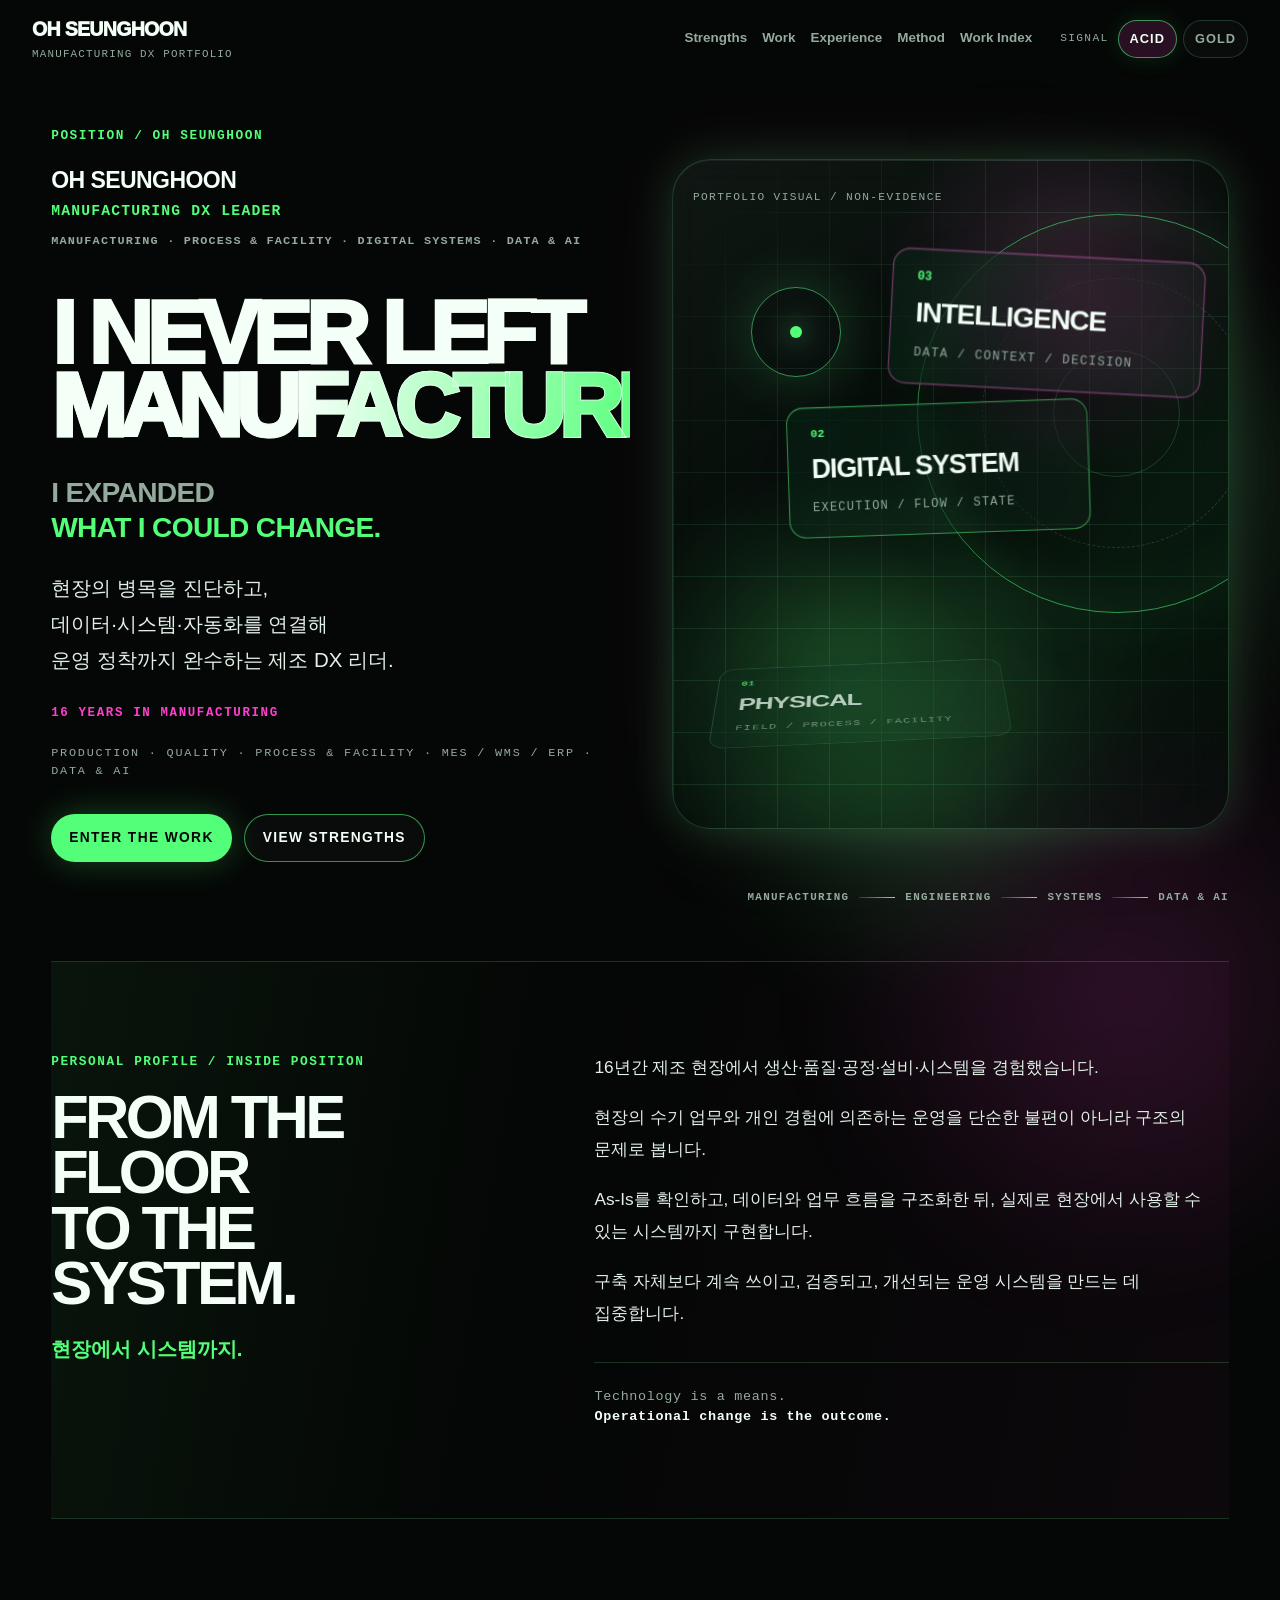
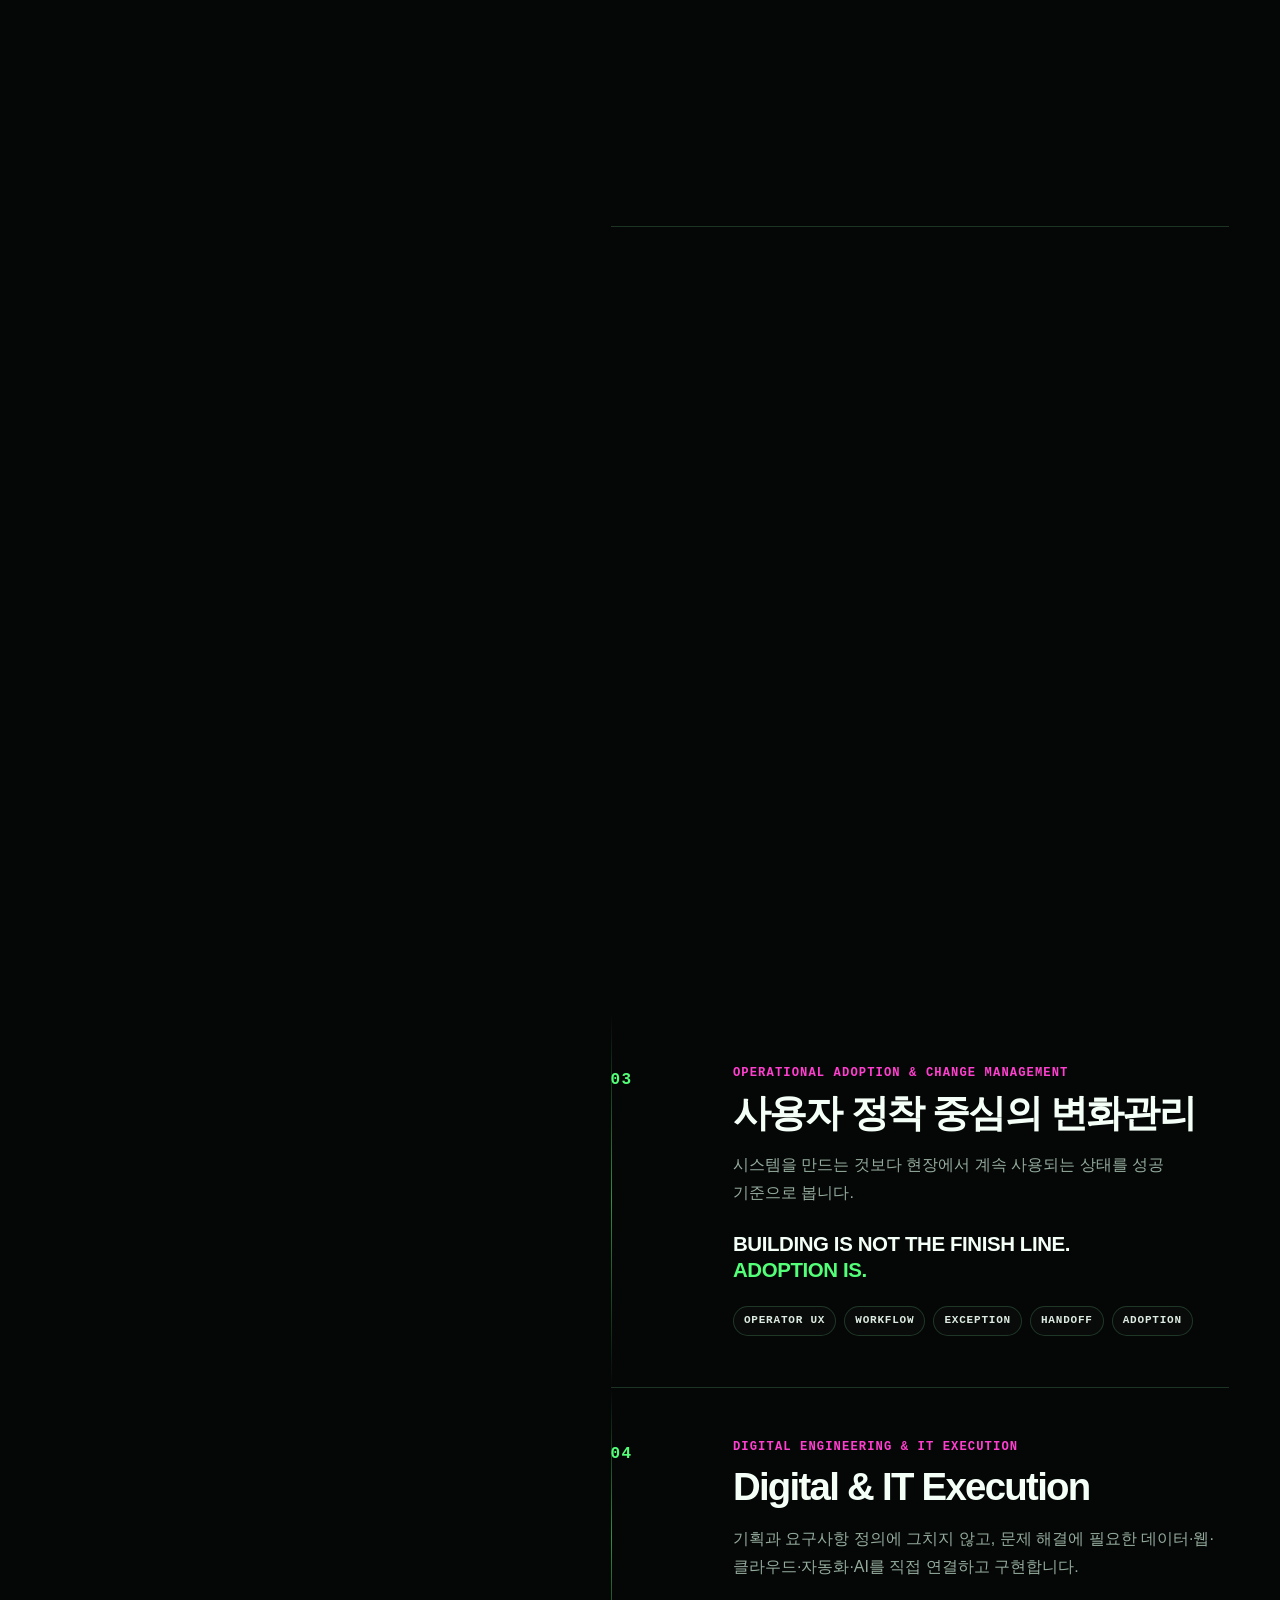
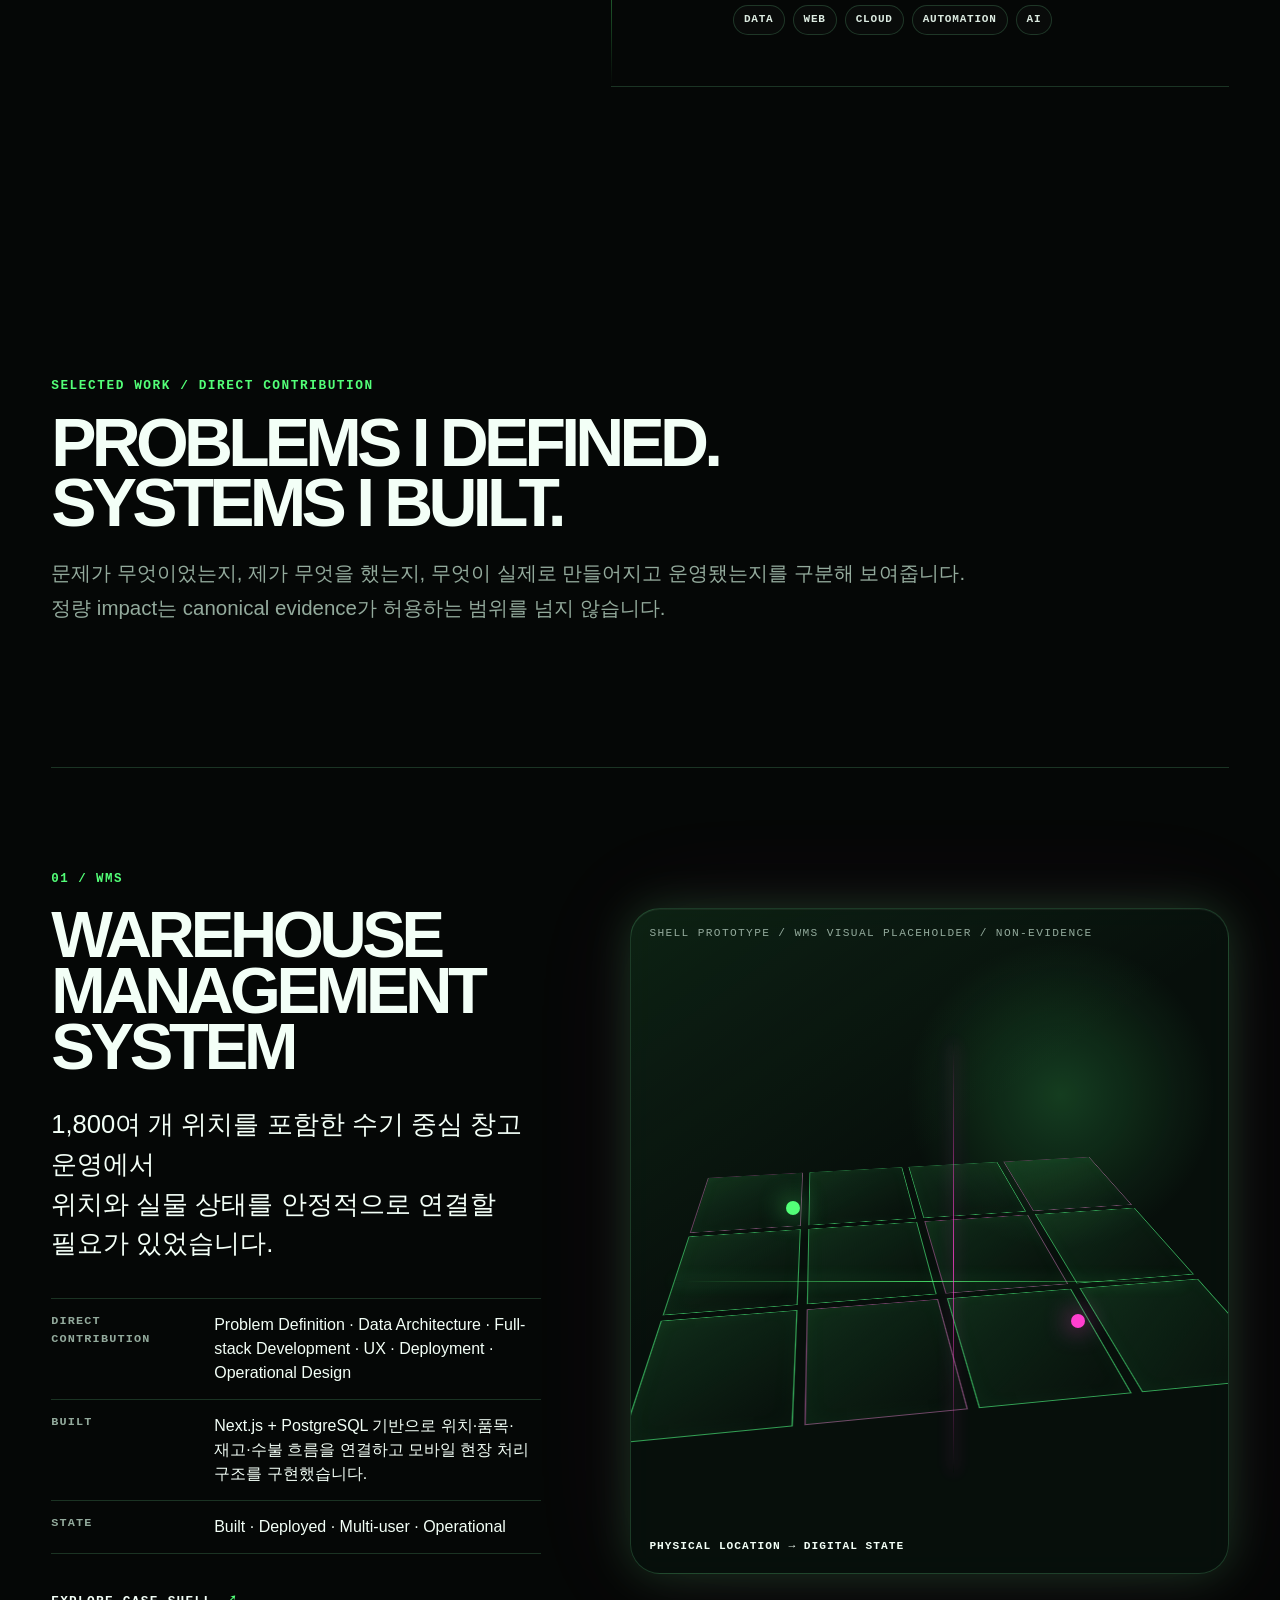
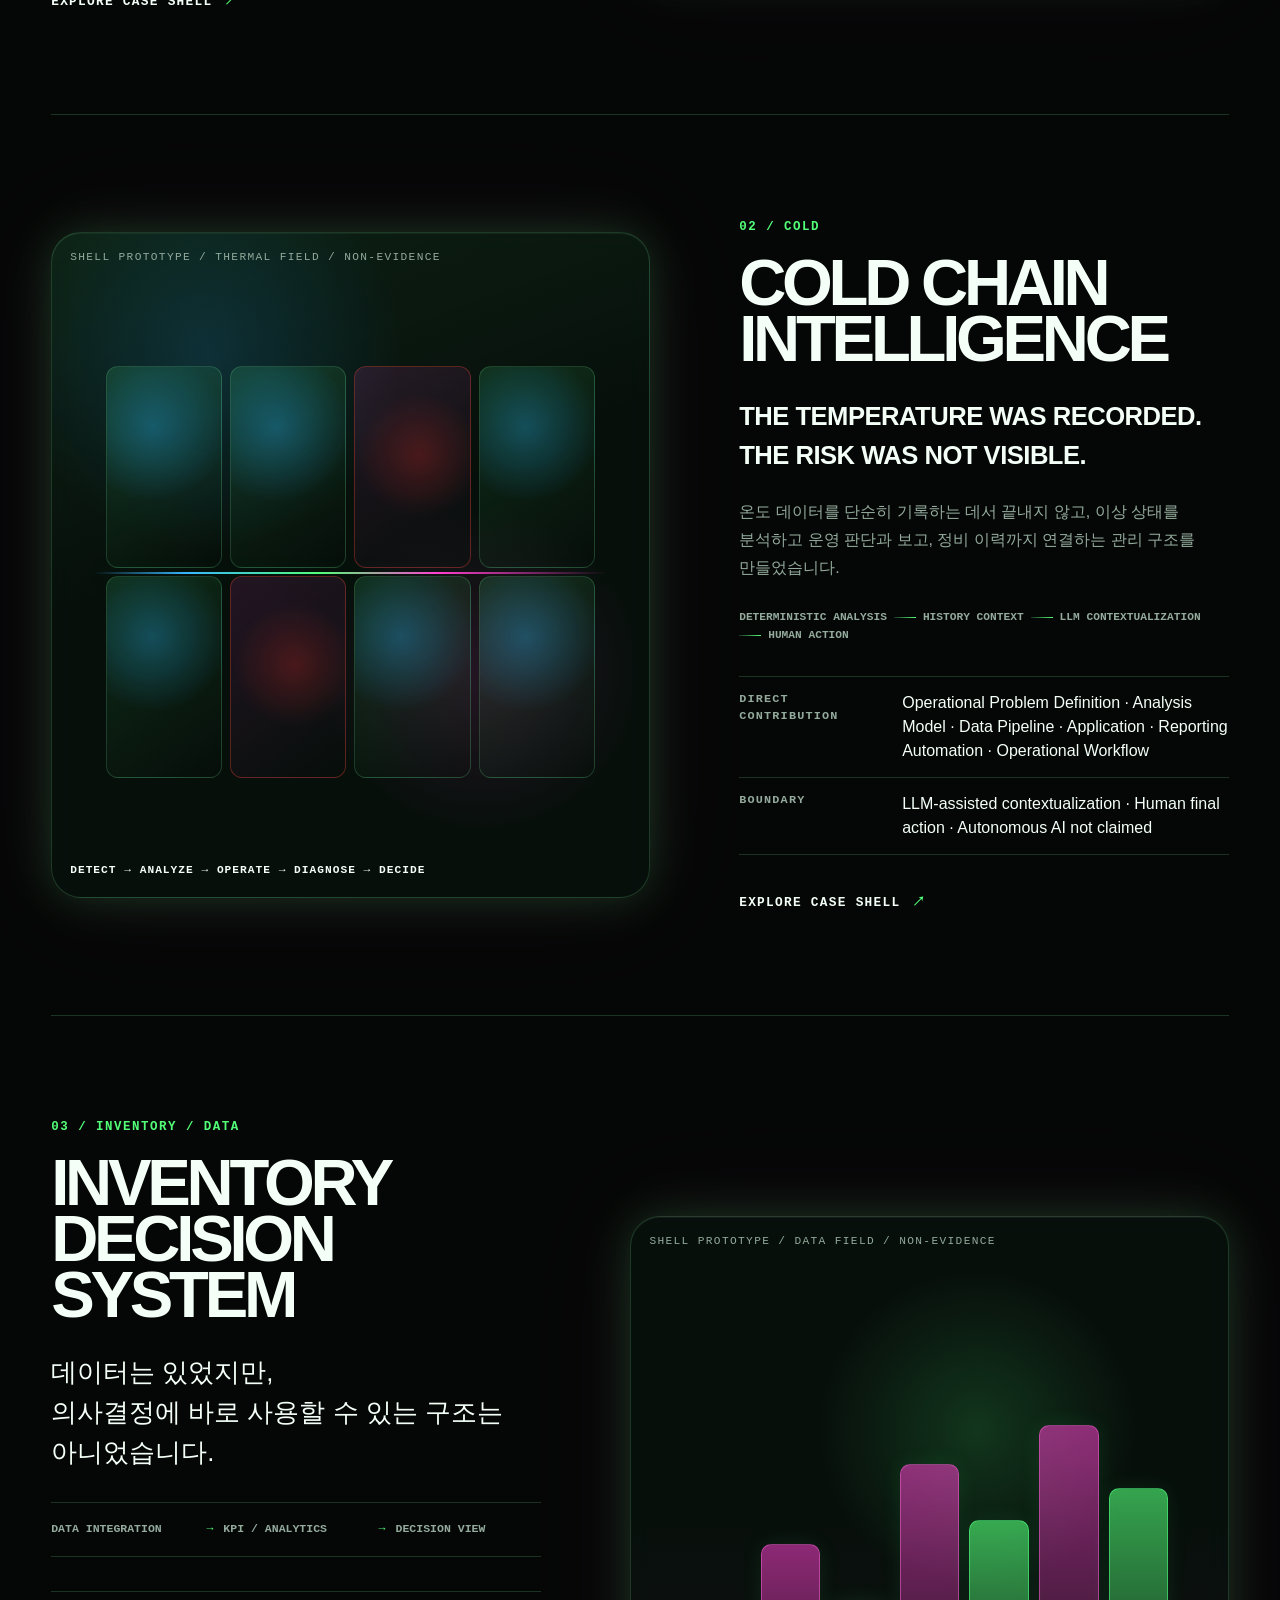
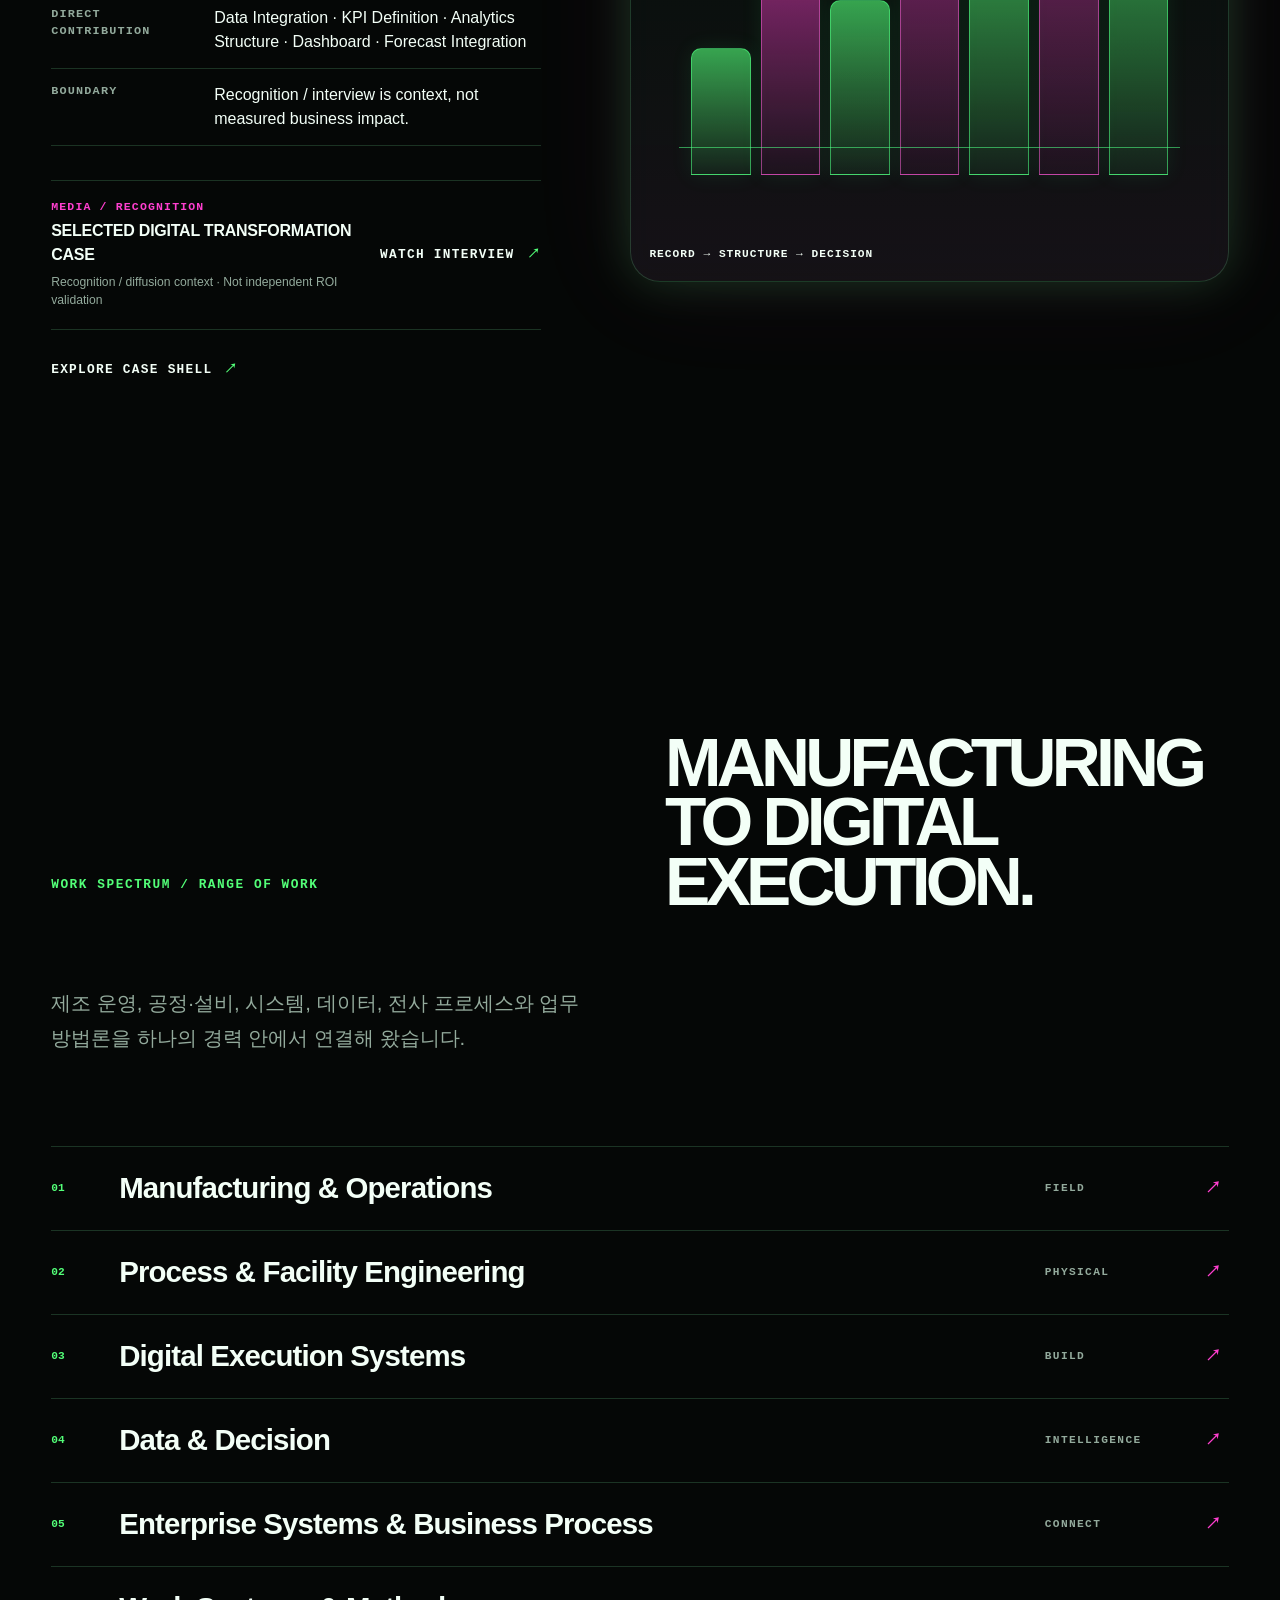
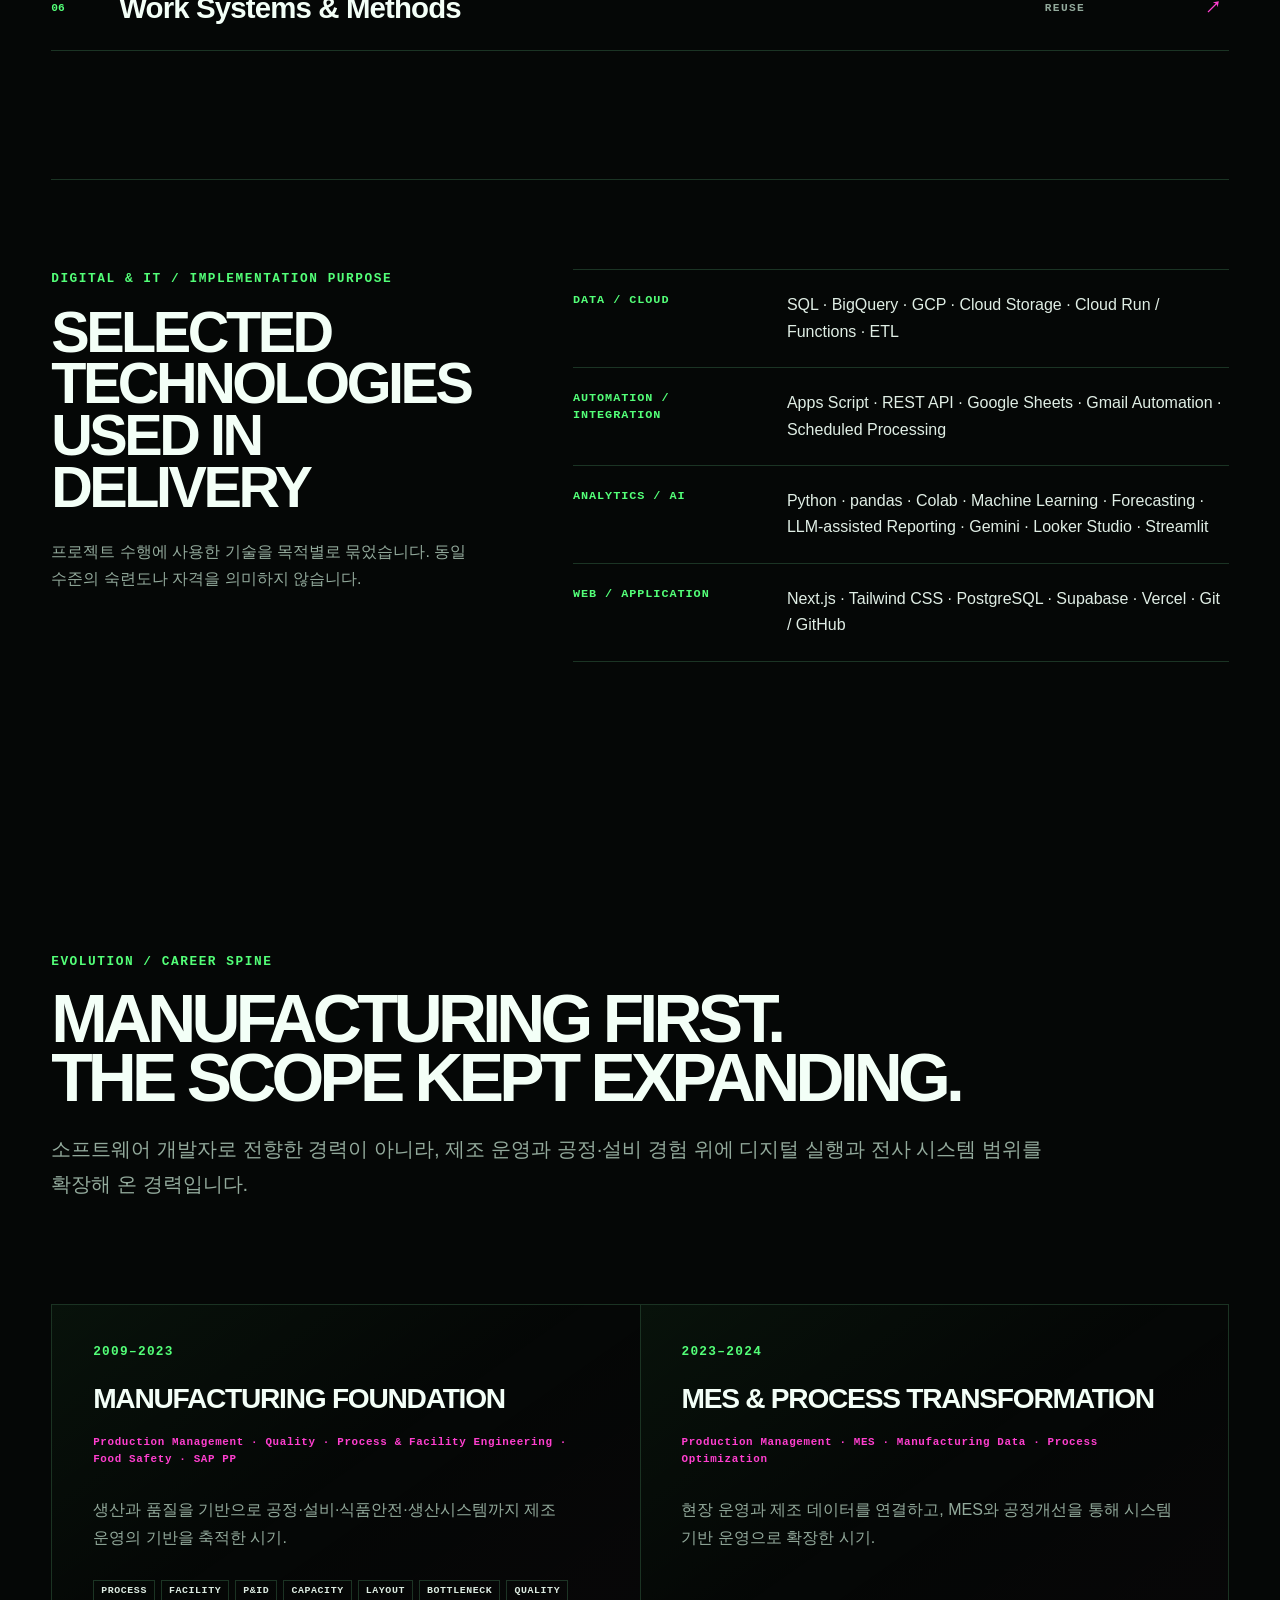
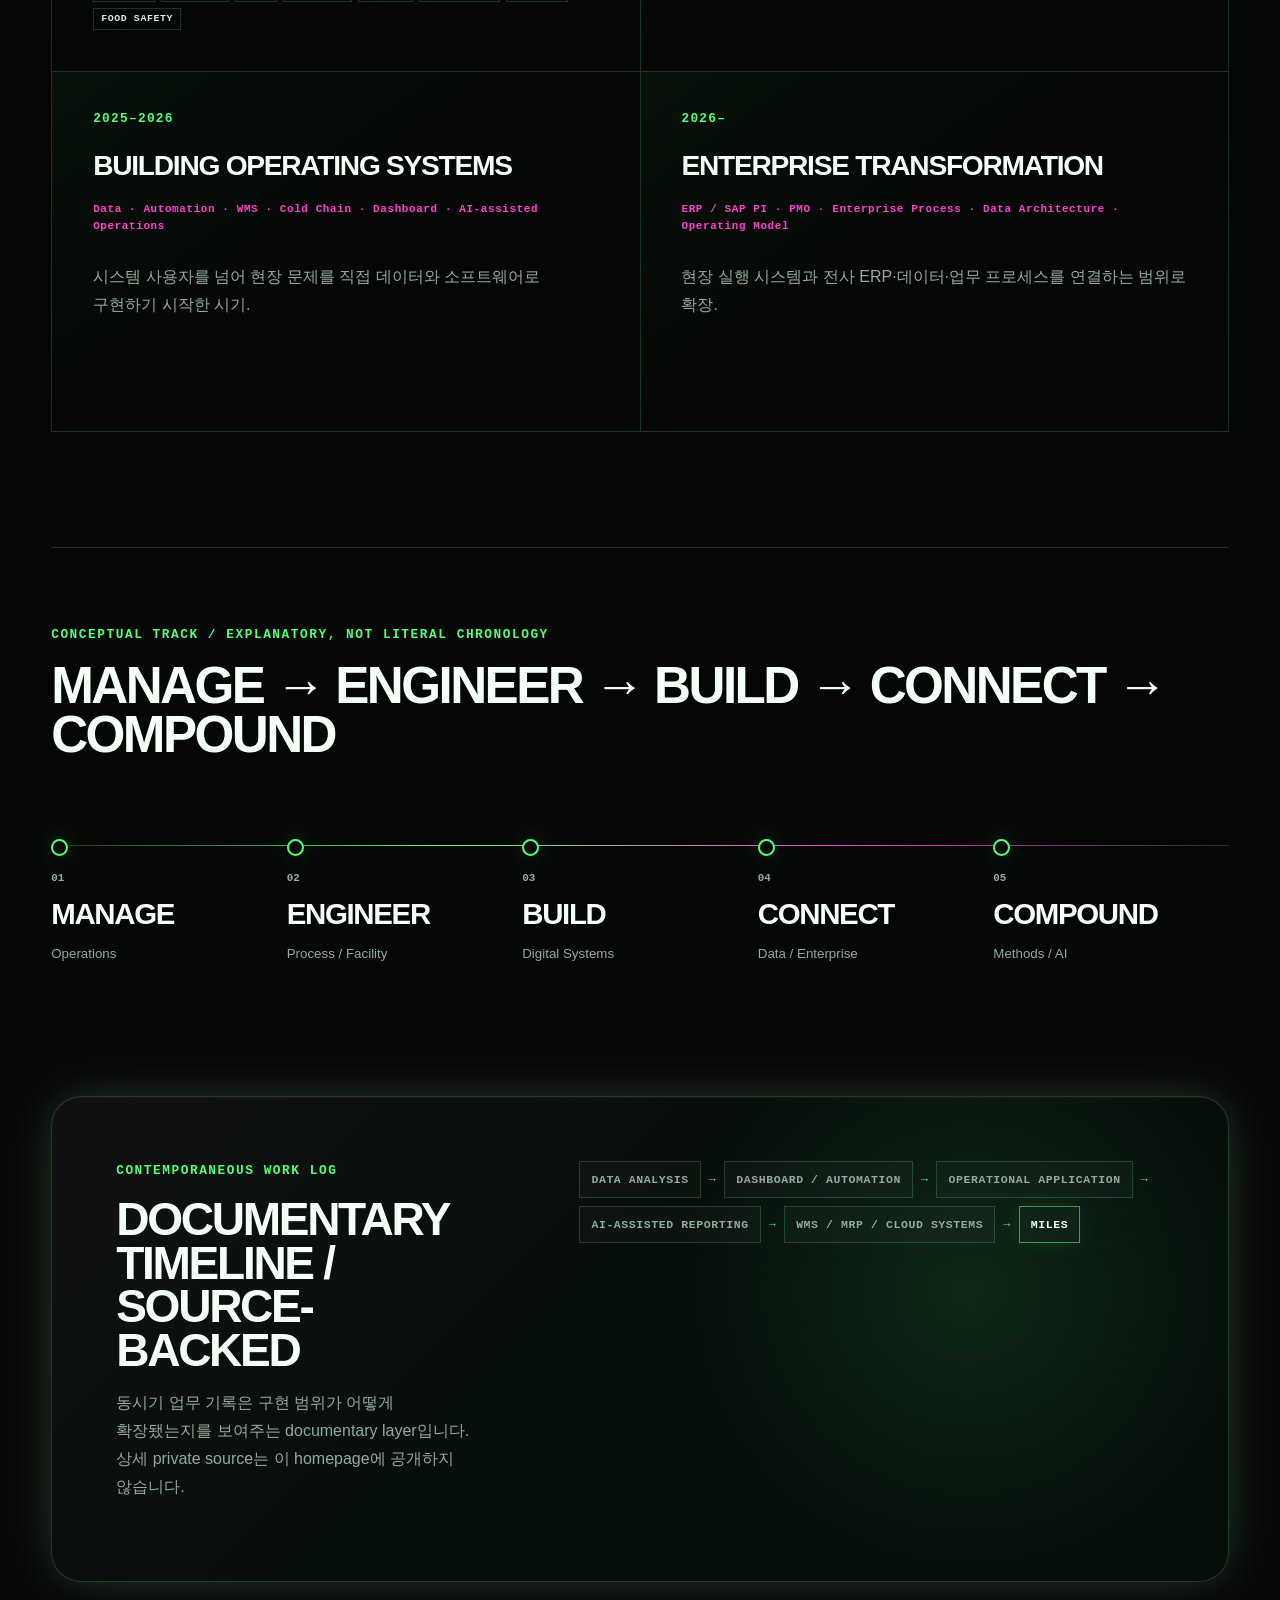
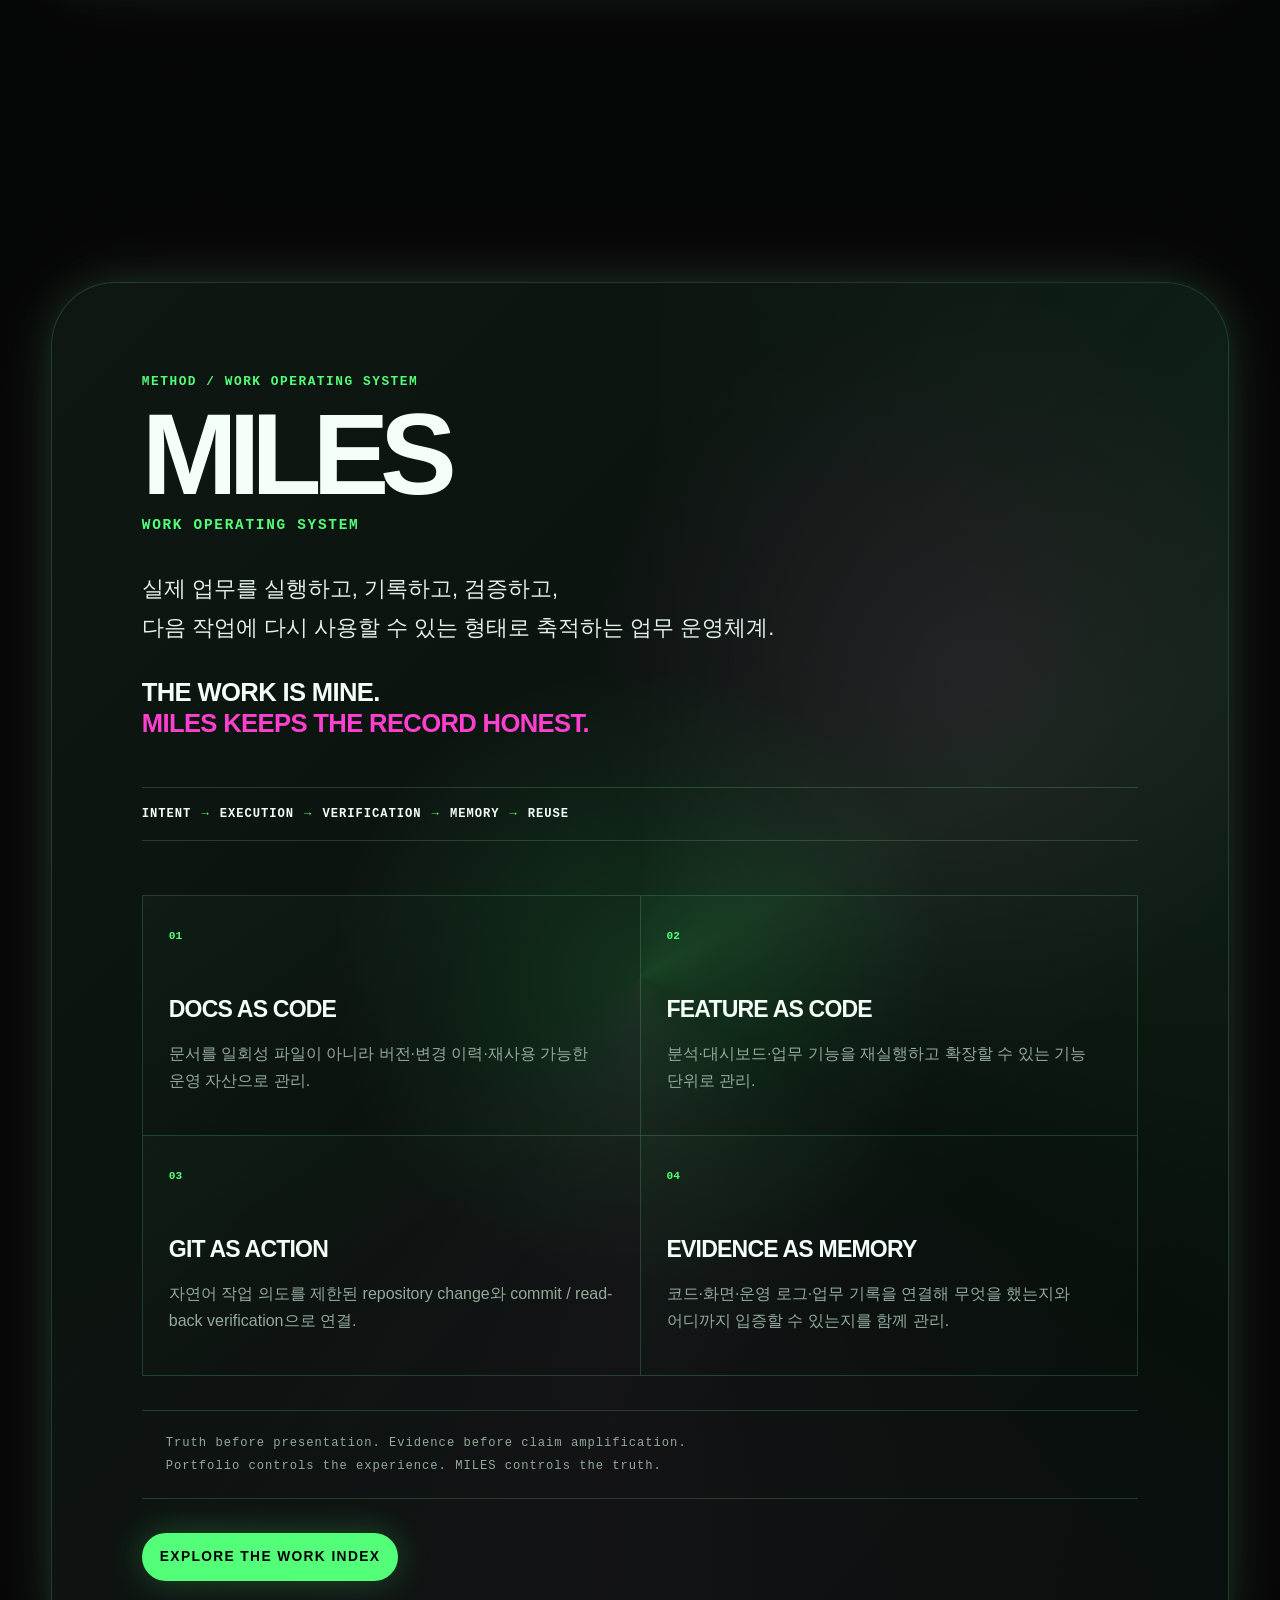
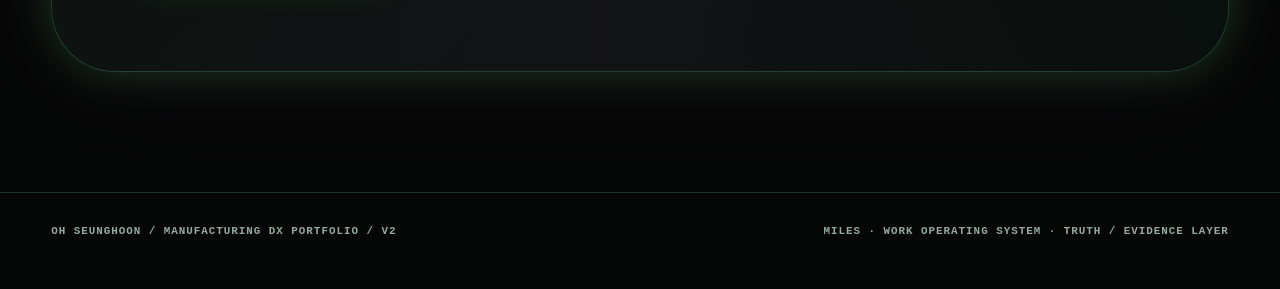
==== commit c4f1326c: "Point PORTFOLIO-001 v2 homepage links to public shell" ====
--- a/workbench/PORTFOLIO-001/v2/index.html
+++ b/workbench/PORTFOLIO-001/v2/index.html
@@ -174,7 +174,7 @@
             <div><dt>BUILT</dt><dd>Next.js + PostgreSQL 기반으로 위치·품목·재고·수불 흐름을 연결하고 모바일 현장 처리 구조를 구현했습니다.</dd></div>
             <div><dt>STATE</dt><dd>Built · Deployed · Multi-user · Operational</dd></div>
           </dl>
-          <a class="text-link" href="work/_template/?case=wms">EXPLORE CASE SHELL <span aria-hidden="true">↗</span></a>
+          <a class="text-link" href="work/shell/?case=wms">EXPLORE CASE SHELL <span aria-hidden="true">↗</span></a>
         </div>
         <div class="prototype-visual prototype-wms" aria-label="Non-evidence WMS shell visual placeholder">
           <span class="prototype-label">SHELL PROTOTYPE / WMS VISUAL PLACEHOLDER / NON-EVIDENCE</span>
@@ -210,7 +210,7 @@
             <div><dt>DIRECT CONTRIBUTION</dt><dd>Operational Problem Definition · Analysis Model · Data Pipeline · Application · Reporting Automation · Operational Workflow</dd></div>
             <div><dt>BOUNDARY</dt><dd>LLM-assisted contextualization · Human final action · Autonomous AI not claimed</dd></div>
           </dl>
-          <a class="text-link" href="work/_template/?case=cold">EXPLORE CASE SHELL <span aria-hidden="true">↗</span></a>
+          <a class="text-link" href="work/shell/?case=cold">EXPLORE CASE SHELL <span aria-hidden="true">↗</span></a>
         </div>
       </article>
 
@@ -234,7 +234,7 @@
             </div>
             <a class="text-link external-link" href="https://www.youtube.com/watch?v=WmTZzY881Bo" target="_blank" rel="noopener noreferrer" aria-label="Watch interview on YouTube in a new tab">WATCH INTERVIEW <span aria-hidden="true">↗</span></a>
           </div>
-          <a class="text-link" href="work/_template/?case=inventory">EXPLORE CASE SHELL <span aria-hidden="true">↗</span></a>
+          <a class="text-link" href="work/shell/?case=inventory">EXPLORE CASE SHELL <span aria-hidden="true">↗</span></a>
         </div>
         <div class="prototype-visual prototype-data" aria-label="Non-evidence inventory data shell visual placeholder">
           <span class="prototype-label">SHELL PROTOTYPE / DATA FIELD / NON-EVIDENCE</span>
--- a/workbench/PORTFOLIO-001/v2/styles.css
+++ b/workbench/PORTFOLIO-001/v2/styles.css
@@ -681,3 +681,229 @@
   .concept-plane small { font-size: .7rem; }
   .evidence-ledger td::before { font-size: .68rem; }
 }
+
+/* Personal Identity Frontend v0.3.1 — homepage content implementation only */
+.brand-personal { flex-direction: column; align-items: flex-start; gap: 2px; }
+.brand-personal .brand-mark { font-size: 1.22rem; letter-spacing: -.035em; }
+.brand-personal .brand-sub { font-size: .68rem; letter-spacing: .11em; }
+
+.hero { display: block; min-height: auto; padding-top: 0; padding-bottom: clamp(90px, 10vw, 150px); }
+.hero-primary {
+  min-height: calc(100svh - var(--header-h));
+  display: grid;
+  grid-template-columns: minmax(0, 1.08fr) minmax(440px, .92fr);
+  align-items: center;
+  gap: clamp(24px, 5vw, 88px);
+  padding-top: 48px;
+  padding-bottom: 72px;
+  position: relative;
+  isolation: isolate;
+}
+.personal-signal { margin-bottom: clamp(26px, 4vw, 46px); }
+.personal-name { margin: 0; font-size: clamp(1.15rem, 1.8vw, 1.65rem); font-weight: 900; letter-spacing: -.025em; }
+.personal-role { margin: 5px 0 0; color: var(--accent); font: 900 clamp(.9rem, 1.15vw, 1.08rem)/1.2 var(--font-mono); letter-spacing: .08em; }
+.personal-domains { margin: 12px 0 0; max-width: 720px; color: var(--muted); font: 700 .74rem/1.55 var(--font-mono); letter-spacing: .1em; }
+.hero-experience { margin: 28px 0 0; color: var(--accent-2); font: 800 .78rem/1.2 var(--font-mono); letter-spacing: .13em; }
+.hero-depth-readout { position: relative; right: auto; bottom: auto; justify-content: flex-end; flex-wrap: wrap; margin: -42px 0 58px; }
+
+.profile-band {
+  display: grid;
+  grid-template-columns: minmax(0, .82fr) minmax(0, 1.18fr);
+  gap: clamp(42px, 8vw, 120px);
+  padding: clamp(58px, 7vw, 96px) 0;
+  border-top: 1px solid var(--line);
+  border-bottom: 1px solid var(--line);
+  position: relative;
+}
+.profile-band::before {
+  content: "";
+  position: absolute;
+  inset: 0;
+  pointer-events: none;
+  background: linear-gradient(100deg, rgba(var(--accent-rgb), .06), transparent 42%, rgba(var(--accent-2-rgb), .035));
+}
+.profile-band > * { position: relative; }
+.profile-heading h2 { margin: 0; font-size: clamp(2.5rem, 4.8vw, 5rem); line-height: .9; letter-spacing: -.06em; }
+.profile-signal { margin: 24px 0 0; color: var(--accent); font-size: clamp(1.05rem, 1.6vw, 1.35rem); font-weight: 800; }
+.profile-copy { max-width: 760px; }
+.profile-copy p { margin: 0 0 18px; color: color-mix(in srgb, var(--text) 82%, var(--muted)); font-size: clamp(1rem, 1.35vw, 1.18rem); line-height: 1.85; }
+.profile-copy .profile-close { margin: 32px 0 0; padding-top: 24px; border-top: 1px solid var(--line); color: var(--muted); font-family: var(--font-mono); font-size: .84rem; line-height: 1.55; letter-spacing: .05em; }
+.profile-close strong { color: var(--text); }
+
+.strength-progress { display: flex; align-items: center; gap: 8px; flex-wrap: wrap; margin-top: 38px; color: var(--muted); font: 700 .7rem/1 var(--font-mono); letter-spacing: .08em; }
+.strength-progress i { width: 24px; height: 1px; background: linear-gradient(90deg, var(--line), var(--accent)); }
+.strength-field { list-style: none; margin: 0; padding: 0; border-top: 1px solid var(--line); }
+.strength-node {
+  position: relative;
+  display: grid;
+  grid-template-columns: 84px minmax(0, 1fr);
+  gap: clamp(20px, 3vw, 48px);
+  padding: clamp(32px, 4vw, 58px) 0;
+  border-bottom: 1px solid var(--line);
+  overflow: hidden;
+}
+.strength-node::before {
+  content: "";
+  position: absolute;
+  inset: 0;
+  background: linear-gradient(100deg, rgba(var(--accent-rgb), .085), rgba(var(--accent-2-rgb), .025) 45%, transparent 78%);
+  transform: translateX(-102%);
+  transition: transform 520ms var(--ease);
+}
+.strength-node:hover::before { transform: none; }
+.strength-node::after { content: ""; position: absolute; left: 0; top: 0; bottom: 0; width: 1px; background: linear-gradient(180deg, transparent, var(--accent), transparent); opacity: .55; }
+.strength-node > * { position: relative; }
+.strength-number { color: var(--accent); font: 800 1rem/1 var(--font-mono); letter-spacing: .08em; padding-top: 7px; }
+.strength-kicker { margin: 0 0 12px; color: var(--accent-2); font: 800 .76rem/1.35 var(--font-mono); letter-spacing: .09em; }
+.strength-body h3 { margin: 0; font-size: clamp(1.55rem, 3vw, 2.8rem); line-height: 1.04; letter-spacing: -.045em; }
+.strength-body > p:not(.strength-kicker):not(.strength-signal) { max-width: 780px; margin: 18px 0 0; color: var(--muted); font-size: 1rem; line-height: 1.75; }
+.strength-micro { display: flex; flex-wrap: wrap; gap: 8px; margin-top: 24px; }
+.strength-micro span { padding: 7px 10px; border: 1px solid var(--line); border-radius: 999px; color: color-mix(in srgb, var(--text) 76%, var(--muted)); background: rgba(255,255,255,.018); font: 700 .69rem/1.2 var(--font-mono); letter-spacing: .07em; }
+.closed-loop { display: flex; align-items: center; gap: 7px; flex-wrap: wrap; margin-top: 24px; padding: 16px 0; border-block: 1px solid var(--line); color: var(--muted); font: 800 .7rem/1.2 var(--font-mono); }
+.closed-loop b { color: var(--accent); font-weight: 400; }
+.strength-signal { margin: 24px 0 0; font: 850 clamp(1.05rem, 1.6vw, 1.4rem)/1.25 var(--font-sans); letter-spacing: -.02em; }
+.strength-signal strong { color: var(--accent); }
+
+.work-description { max-width: 760px; margin: -8px 0 30px; color: var(--muted); font-size: 1rem; line-height: 1.75; }
+.media-recognition {
+  display: grid;
+  grid-template-columns: minmax(0, 1fr) auto;
+  gap: 24px;
+  align-items: center;
+  margin: 30px 0 26px;
+  padding: 20px 0;
+  border-block: 1px solid var(--line);
+}
+.media-label { margin: 0 0 7px; color: var(--accent-2); font: 800 .72rem/1 var(--font-mono); letter-spacing: .1em; }
+.media-recognition strong { display: block; font-size: 1rem; letter-spacing: -.015em; }
+.media-recognition small { display: block; margin-top: 7px; color: var(--muted); font-size: .76rem; line-height: 1.45; }
+.external-link { white-space: nowrap; }
+
+.technology-layer {
+  display: grid;
+  grid-template-columns: minmax(0, .78fr) minmax(0, 1.22fr);
+  gap: clamp(44px, 8vw, 120px);
+  margin-top: clamp(90px, 10vw, 150px);
+  padding-top: clamp(60px, 7vw, 90px);
+  border-top: 1px solid var(--line);
+}
+.technology-layer header h3 { margin: 0; font-size: clamp(2.2rem, 4.5vw, 4.8rem); line-height: .9; letter-spacing: -.06em; }
+.technology-layer header > p:not(.eyebrow) { margin-top: 24px; color: var(--muted); max-width: 520px; line-height: 1.7; }
+.technology-groups { border-top: 1px solid var(--line); }
+.technology-group { display: grid; grid-template-columns: 190px minmax(0, 1fr); gap: 24px; padding: 22px 0; border-bottom: 1px solid var(--line); }
+.technology-group h4 { margin: 0; color: var(--accent); font: 800 .74rem/1.4 var(--font-mono); letter-spacing: .08em; }
+.technology-group p { margin: 0; color: color-mix(in srgb, var(--text) 80%, var(--muted)); line-height: 1.65; }
+
+.career-spine { margin-top: clamp(70px, 8vw, 110px); display: grid; grid-template-columns: repeat(4, minmax(0, 1fr)); border-top: 1px solid var(--line); border-left: 1px solid var(--line); }
+.career-stage { min-height: 430px; position: relative; padding: clamp(28px, 3.2vw, 46px); border-right: 1px solid var(--line); border-bottom: 1px solid var(--line); overflow: hidden; }
+.career-stage::before { content: ""; position: absolute; inset: 0; background: linear-gradient(145deg, rgba(var(--accent-rgb), .065), transparent 50%, rgba(var(--accent-2-rgb), .025)); opacity: .72; }
+.career-stage > * { position: relative; }
+.career-date { margin: 0 0 26px; color: var(--accent); font: 800 .8rem/1 var(--font-mono); letter-spacing: .1em; }
+.career-stage h3 { margin: 0; font-size: clamp(1.45rem, 2.2vw, 2.25rem); line-height: .98; letter-spacing: -.045em; }
+.career-tags { margin: 22px 0 0; color: var(--accent-2); font: 700 .68rem/1.55 var(--font-mono); letter-spacing: .06em; }
+.career-stage > p:last-of-type { margin: 28px 0 0; color: var(--muted); line-height: 1.75; }
+.physical-thread { display: flex; flex-wrap: wrap; gap: 6px; margin-top: 28px; }
+.physical-thread span { padding: 5px 7px; border: 1px solid var(--line); color: color-mix(in srgb, var(--text) 76%, var(--muted)); font: 700 .62rem/1 var(--font-mono); letter-spacing: .06em; }
+
+.evolution-concept { margin-top: clamp(80px, 9vw, 130px); padding-top: clamp(50px, 6vw, 80px); border-top: 1px solid var(--line); }
+.evolution-concept h3 { margin: 0; font-size: clamp(2rem, 4vw, 4.2rem); line-height: .95; letter-spacing: -.05em; }
+.compact-track { margin-top: 58px; }
+.compact-track > div { position: relative; padding: 56px 18px 16px 0; display: grid; gap: 8px; }
+.compact-track > div::before { content: ""; position: absolute; top: 22px; left: 0; width: 13px; aspect-ratio: 1; border-radius: 50%; background: var(--bg); border: 2px solid var(--accent); box-shadow: 0 0 24px rgba(var(--accent-rgb), .22); }
+.compact-track span { color: var(--muted); font: 700 .68rem/1 var(--font-mono); }
+.compact-track strong { font-size: clamp(1.35rem, 2.3vw, 2.45rem); letter-spacing: -.045em; }
+.compact-track small { color: var(--muted); }
+
+.worklog-layer {
+  display: grid;
+  grid-template-columns: minmax(0, .78fr) minmax(0, 1.22fr);
+  gap: clamp(40px, 7vw, 100px);
+  align-items: start;
+  margin-top: clamp(80px, 9vw, 130px);
+  padding: clamp(42px, 5vw, 70px);
+  border: 1px solid var(--line);
+  border-radius: var(--radius-l);
+  background: radial-gradient(circle at 78% 40%, rgba(var(--accent-rgb), .10), transparent 30%), linear-gradient(135deg, rgba(var(--accent-2-rgb), .04), transparent 45%), var(--surface);
+  box-shadow: inset 0 1px rgba(255,255,255,.04), var(--glow);
+}
+.worklog-layer h3 { margin: 0; font-size: clamp(1.8rem, 3.6vw, 3.5rem); line-height: .95; letter-spacing: -.05em; }
+.worklog-layer > div:first-child > p:not(.eyebrow) { color: var(--muted); line-height: 1.75; }
+.worklog-flow { display: flex; flex-wrap: wrap; align-items: center; gap: 8px; color: var(--muted); font: 750 .72rem/1.5 var(--font-mono); letter-spacing: .05em; }
+.worklog-flow span, .worklog-flow strong { padding: 9px 11px; border: 1px solid var(--line); background: rgba(255,255,255,.018); }
+.worklog-flow i { color: var(--accent); font-style: normal; }
+.worklog-flow strong { color: var(--text); border-color: var(--line-strong); box-shadow: 0 0 22px rgba(var(--accent-rgb), .08); }
+
+.method-personal { align-items: stretch; text-align: left; gap: 0; }
+.method-personal > .eyebrow { align-self: flex-start; }
+.method-identity { text-align: left; }
+.method-personal .method-identity h2 { display: block; margin: 0; font-size: clamp(4.2rem, 9vw, 9rem); line-height: .78; letter-spacing: -.08em; }
+.method-subtitle { margin: 18px 0 0; color: var(--accent); font: 850 .9rem/1.2 var(--font-mono); letter-spacing: .12em; }
+.method-owner { margin: 30px 0 0; font-size: clamp(1.15rem, 2vw, 1.8rem); line-height: 1.2; font-weight: 800; letter-spacing: -.025em; }
+.method-owner strong { color: var(--accent-2); }
+.method-loop { display: flex; align-items: center; gap: 10px; flex-wrap: wrap; margin-top: 48px; padding: 20px 0; border-block: 1px solid var(--line); color: var(--text); font: 800 .76rem/1 var(--font-mono); letter-spacing: .08em; }
+.method-loop i { color: var(--accent); font-style: normal; }
+.method-rail { display: grid; grid-template-columns: repeat(4, minmax(0, 1fr)); margin-top: 54px; border-top: 1px solid var(--line); border-left: 1px solid var(--line); }
+.method-rail article { min-height: 240px; position: relative; padding: 26px; border-right: 1px solid var(--line); border-bottom: 1px solid var(--line); background: linear-gradient(145deg, rgba(var(--accent-rgb), .035), transparent 50%); }
+.method-rail article > span { color: var(--accent); font: 800 .7rem/1 var(--font-mono); }
+.method-rail h3 { margin: 46px 0 14px; font-size: clamp(1.15rem, 1.8vw, 1.6rem); letter-spacing: -.035em; }
+.method-rail p { margin: 0; color: var(--muted); line-height: 1.7; }
+.method-personal .truth-contract { align-self: stretch; text-align: left; }
+.method-personal > .cta { align-self: flex-start; }
+
+@media (max-width: 1280px) {
+  .primary-nav { gap: 15px; }
+  .primary-nav a { font-size: .84rem; }
+  .hero-primary { grid-template-columns: minmax(0, 1.02fr) minmax(390px, .98fr); gap: 42px; }
+  .career-spine { grid-template-columns: repeat(2, minmax(0, 1fr)); }
+  .career-stage { min-height: 360px; }
+  .method-rail { grid-template-columns: repeat(2, minmax(0, 1fr)); }
+}
+
+@media (max-width: 1080px) {
+  .hero-primary { grid-template-columns: 1fr; min-height: auto; padding-top: 80px; }
+  .hero-depth-readout { justify-content: flex-start; margin: 0 0 48px; }
+  .profile-band { grid-template-columns: 1fr; }
+  .strength-field { margin-top: 20px; }
+  .technology-layer { grid-template-columns: 1fr; }
+  .worklog-layer { grid-template-columns: 1fr; }
+  .compact-track { grid-template-columns: 1fr; }
+  .compact-track::before { left: 6px; top: 0; bottom: 0; right: auto; width: 1px; height: auto; background: linear-gradient(180deg, var(--line), var(--accent), var(--accent-2), var(--line)); }
+  .compact-track > div { padding: 18px 0 30px 40px; }
+  .compact-track > div::before { top: 21px; left: 0; }
+}
+
+@media (max-width: 720px) {
+  .brand-personal .brand-mark { font-size: 1.05rem; }
+  .personal-name { font-size: 1.05rem; }
+  .personal-role { font-size: .86rem; }
+  .personal-domains { font-size: .68rem; }
+  .hero-primary { padding-top: 58px; padding-bottom: 58px; }
+  .hero-experience { font-size: .72rem; }
+  .identity-line { line-height: 1.65; }
+  .profile-band { padding: 52px 0; gap: 34px; }
+  .profile-heading h2 { font-size: clamp(2.35rem, 11vw, 3.6rem); }
+  .strength-progress { gap: 5px; }
+  .strength-progress i { width: 12px; }
+  .strength-node { grid-template-columns: 38px minmax(0, 1fr); padding: 32px 0; }
+  .strength-number { font-size: .8rem; }
+  .strength-kicker { font-size: .7rem; }
+  .closed-loop { gap: 5px; }
+  .media-recognition { grid-template-columns: 1fr; align-items: start; }
+  .external-link { white-space: normal; }
+  .technology-layer { margin-top: 84px; padding-top: 54px; gap: 38px; }
+  .technology-group { grid-template-columns: 1fr; gap: 8px; }
+  .career-spine { grid-template-columns: 1fr; }
+  .career-stage { min-height: auto; padding: 30px 24px; }
+  .physical-thread span { font-size: .64rem; }
+  .evolution-concept h3 { font-size: clamp(2rem, 9vw, 3.1rem); }
+  .worklog-layer { padding: 28px 22px; border-radius: 22px; }
+  .worklog-flow { display: grid; grid-template-columns: 1fr; align-items: start; }
+  .worklog-flow i { transform: rotate(90deg); width: max-content; margin-left: 10px; }
+  .method-personal { padding: 42px 24px; }
+  .method-personal .method-identity h2 { font-size: clamp(4rem, 20vw, 6.2rem); }
+  .method-korean br { display: none; }
+  .method-loop { display: grid; grid-template-columns: 1fr; align-items: start; }
+  .method-loop i { transform: rotate(90deg); width: max-content; margin-left: 12px; }
+  .method-rail { grid-template-columns: 1fr; }
+  .method-rail article { min-height: 210px; }
+}
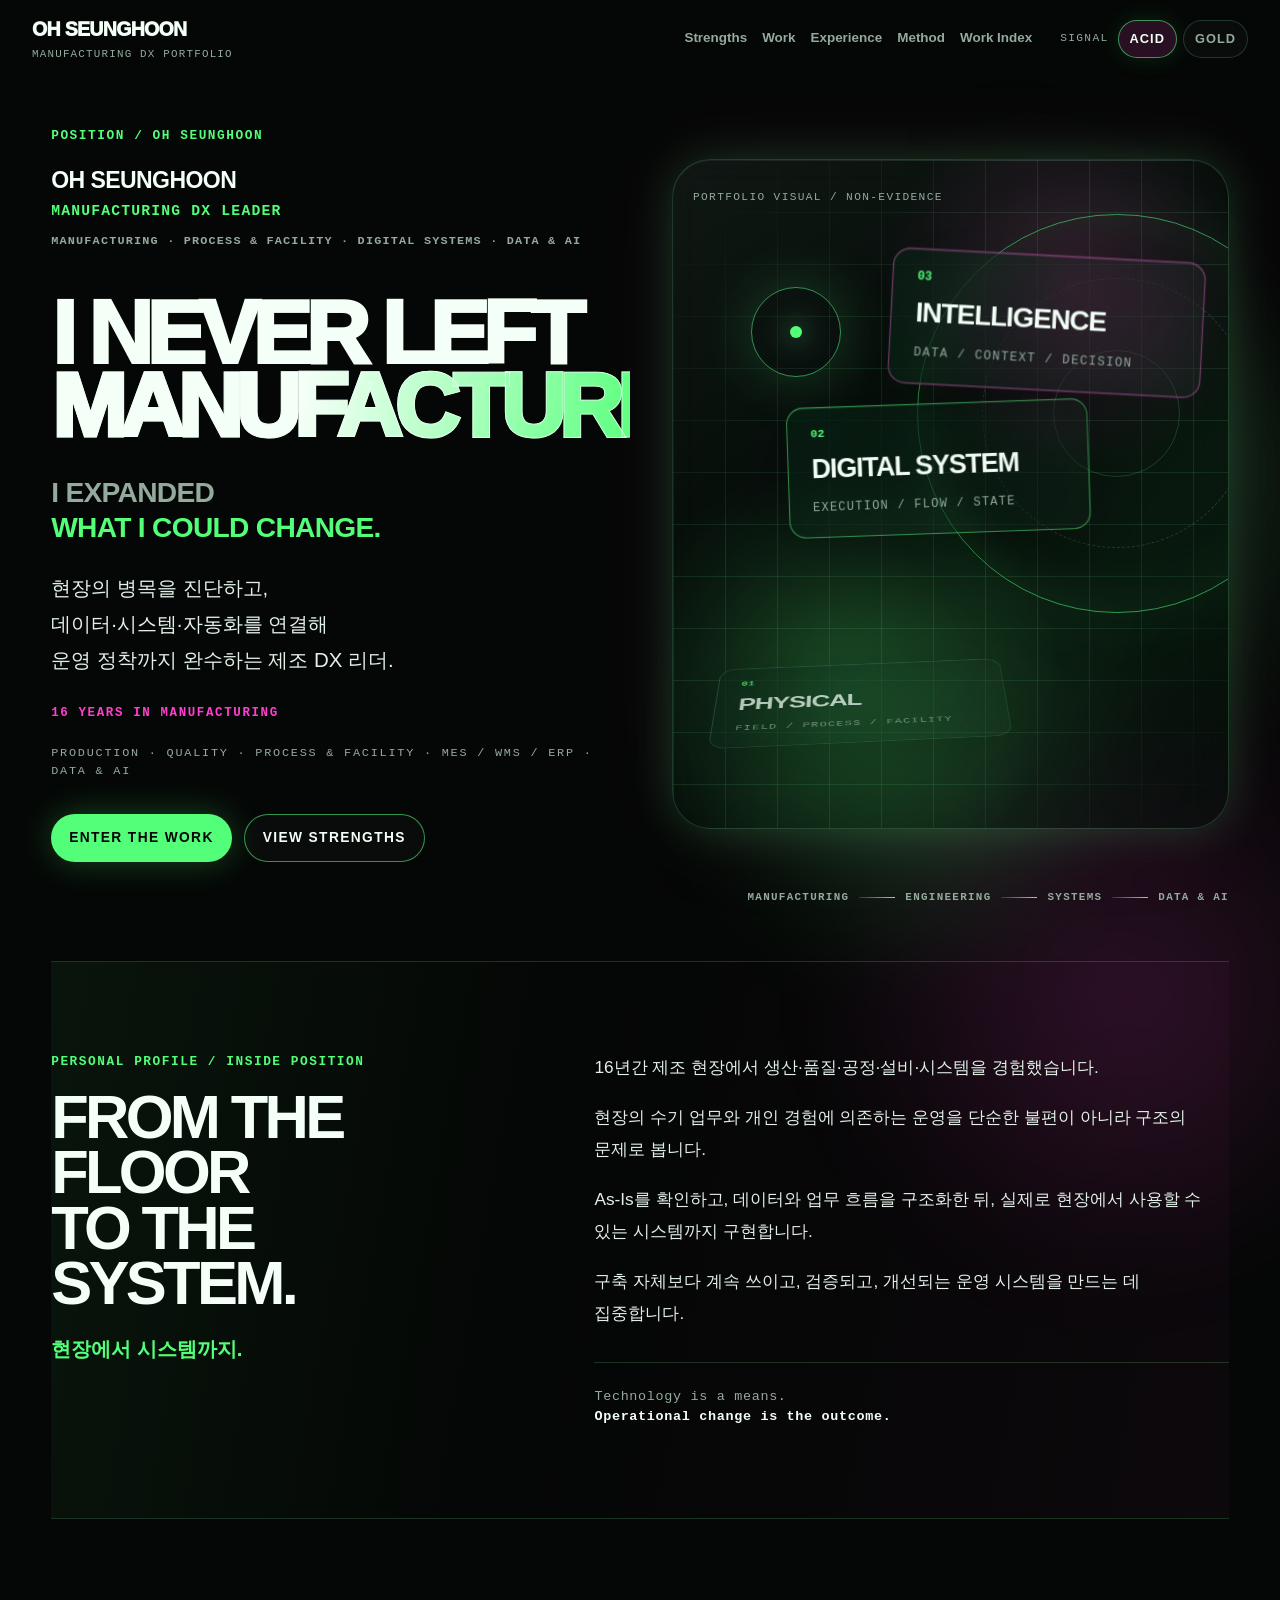
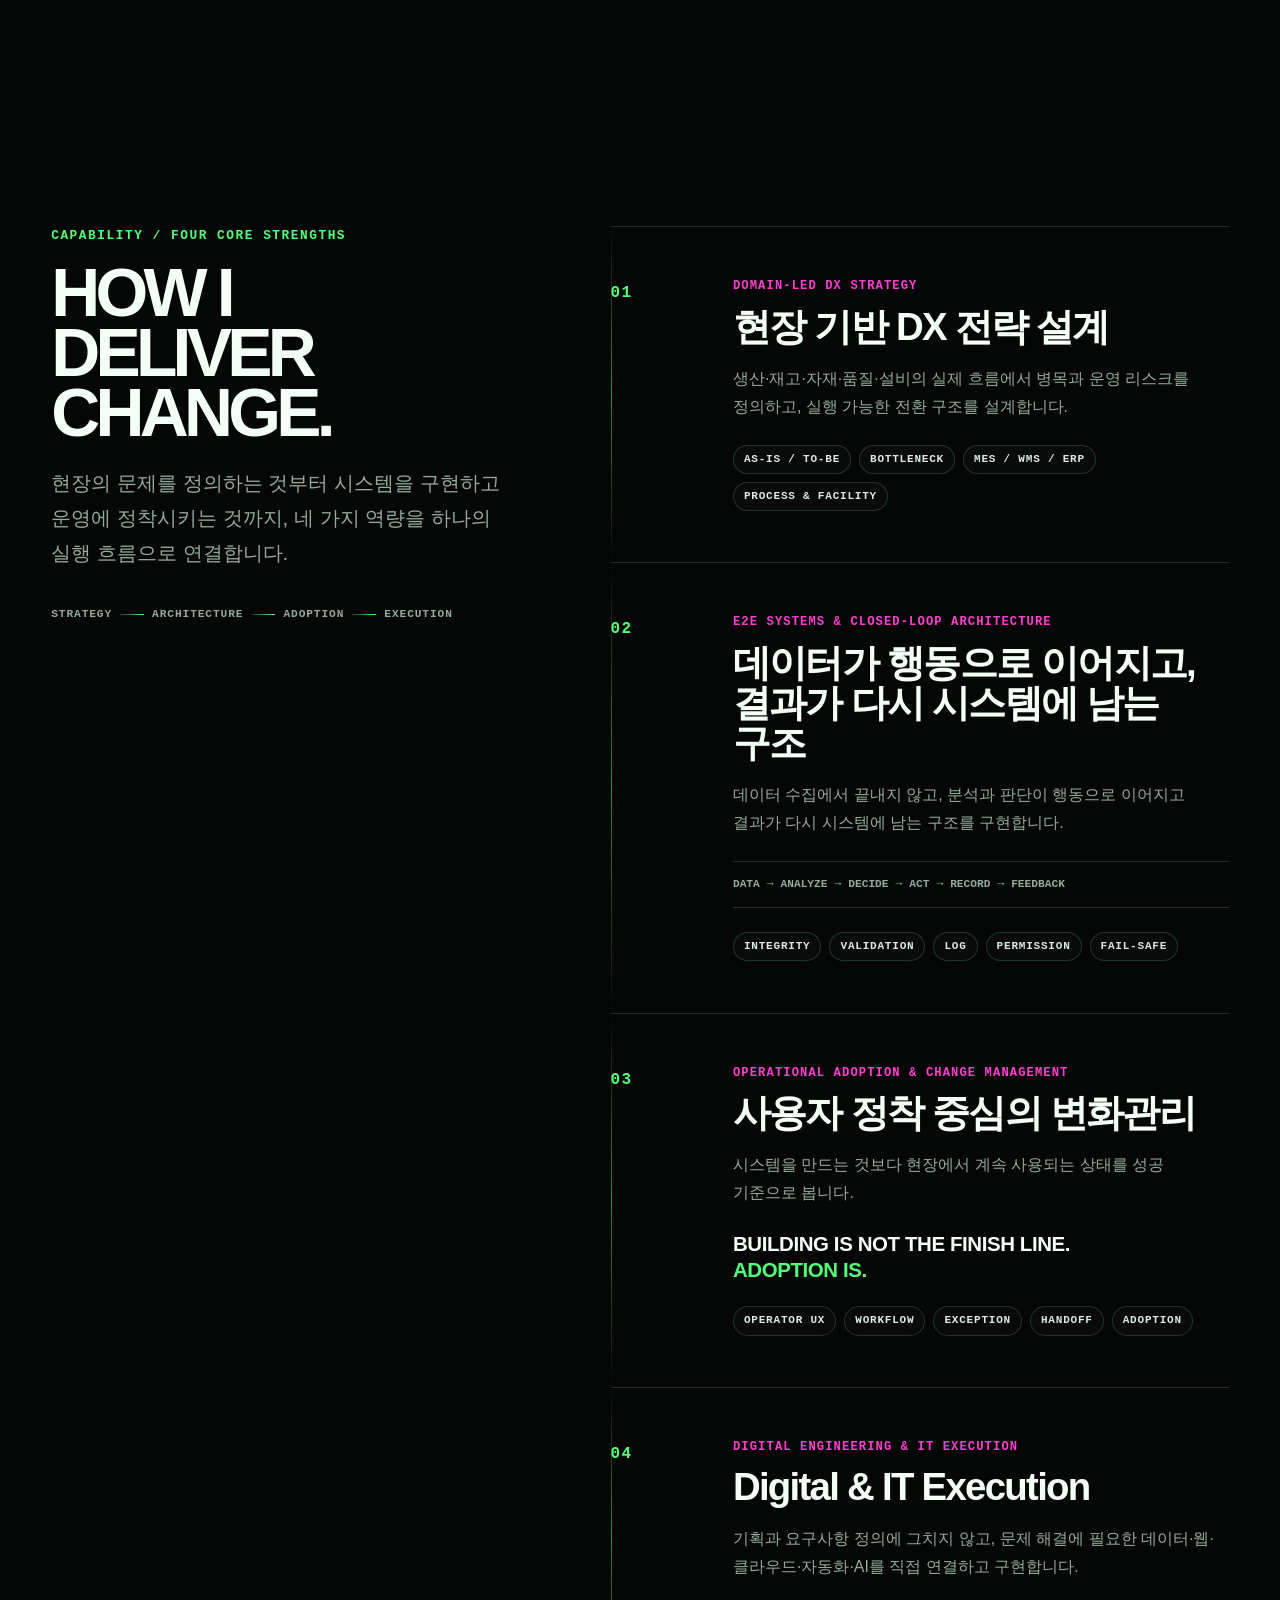
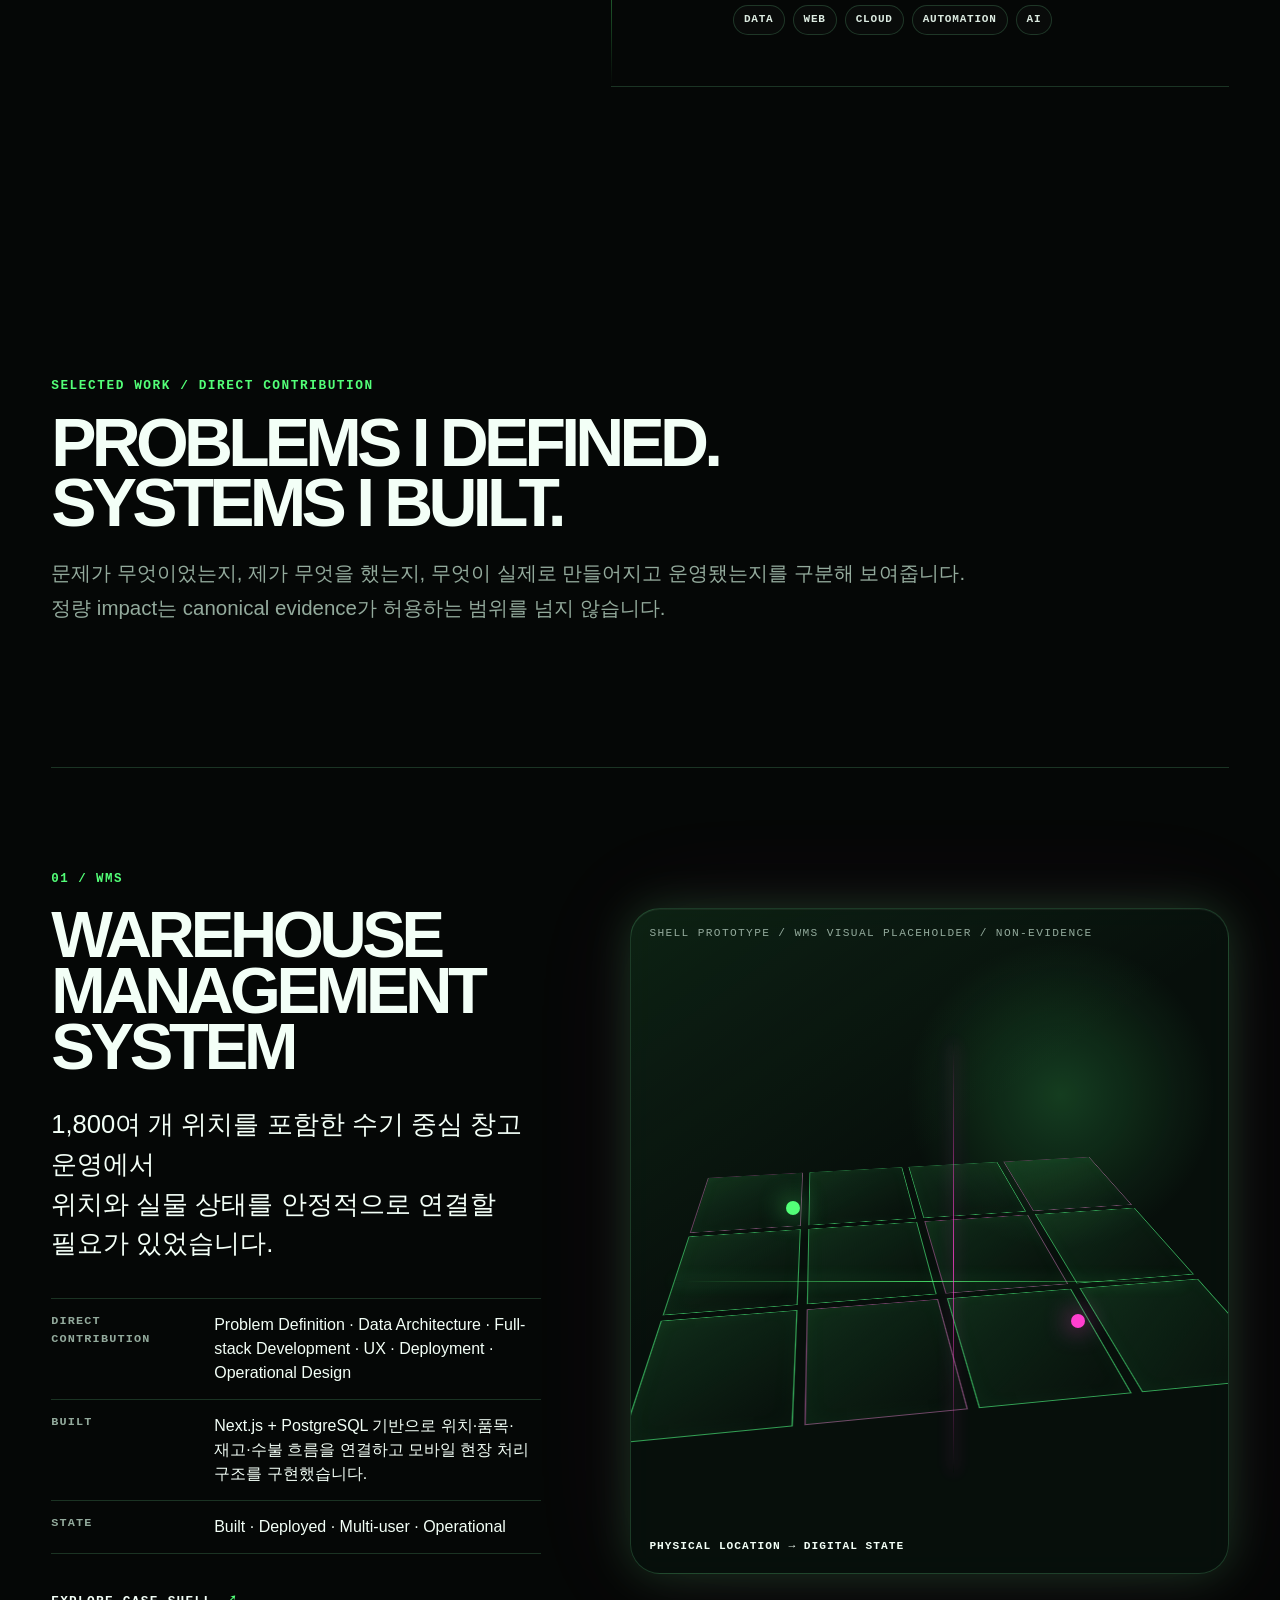
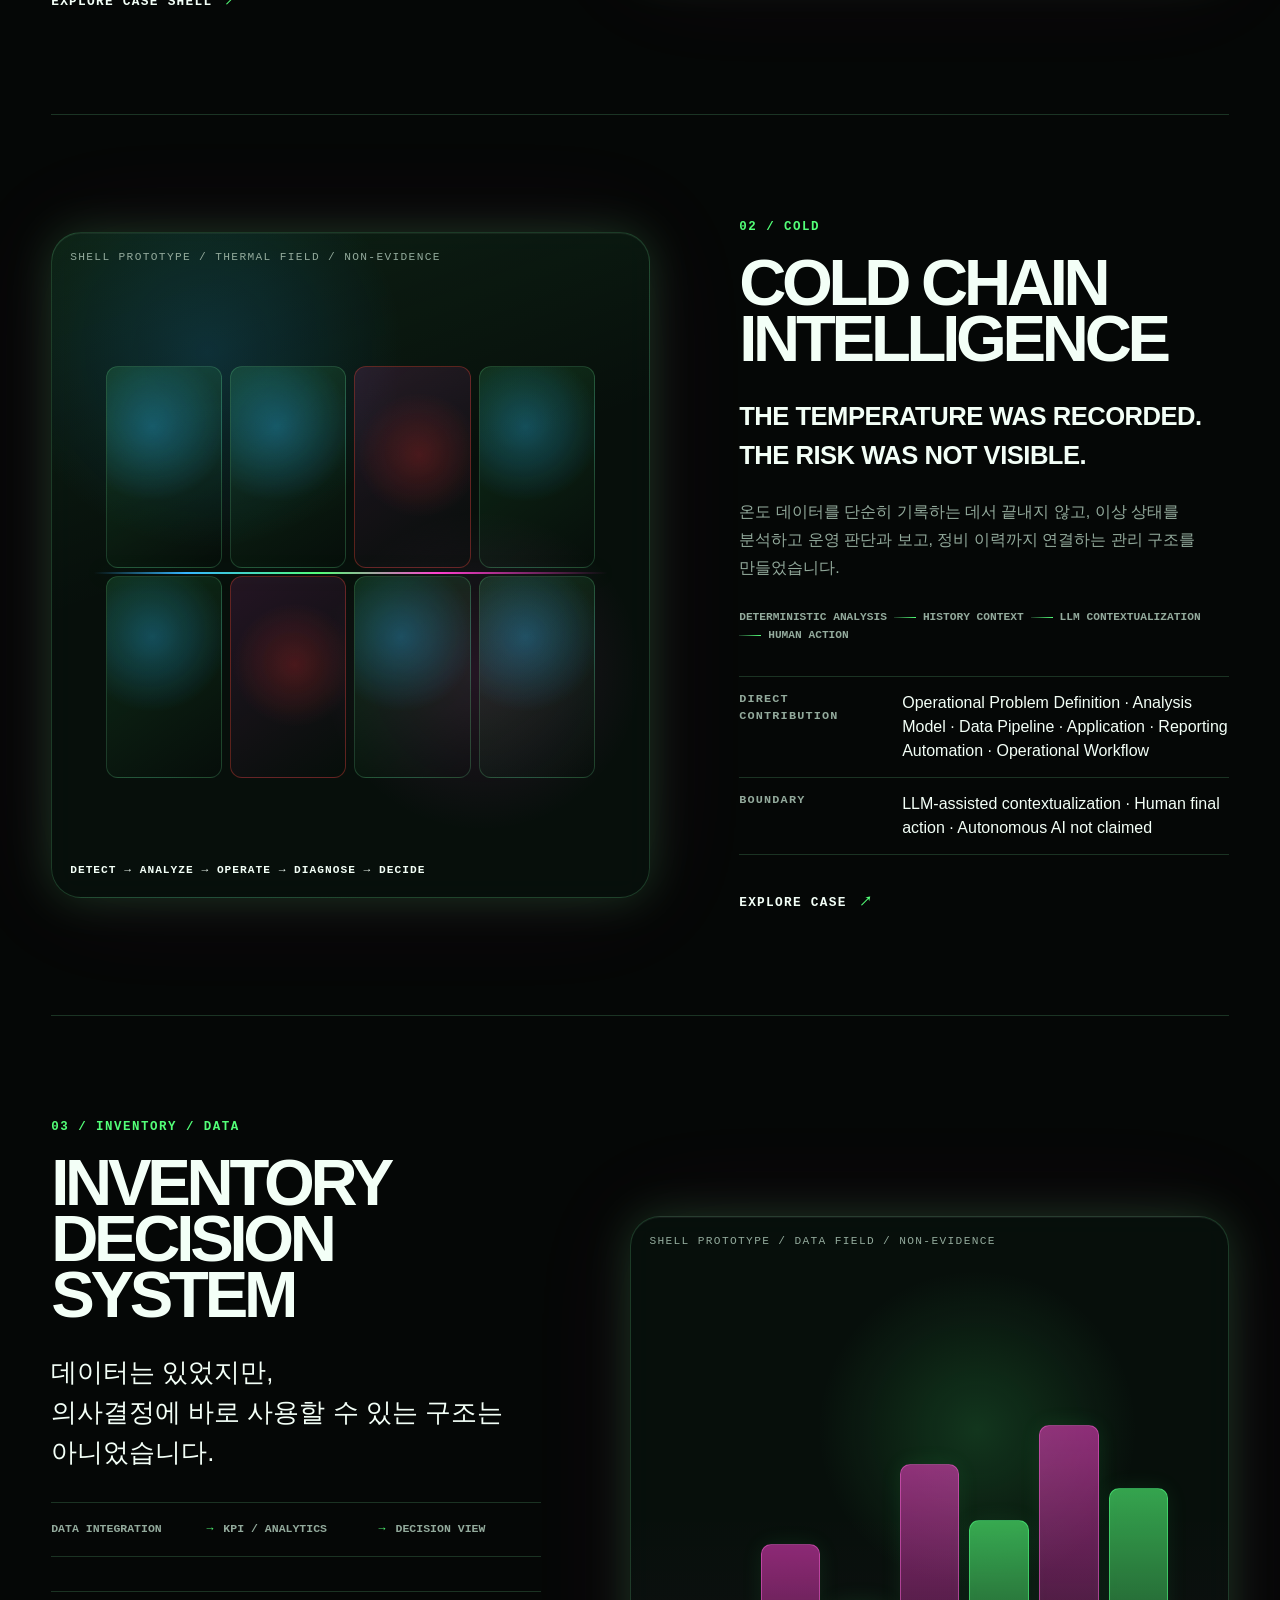
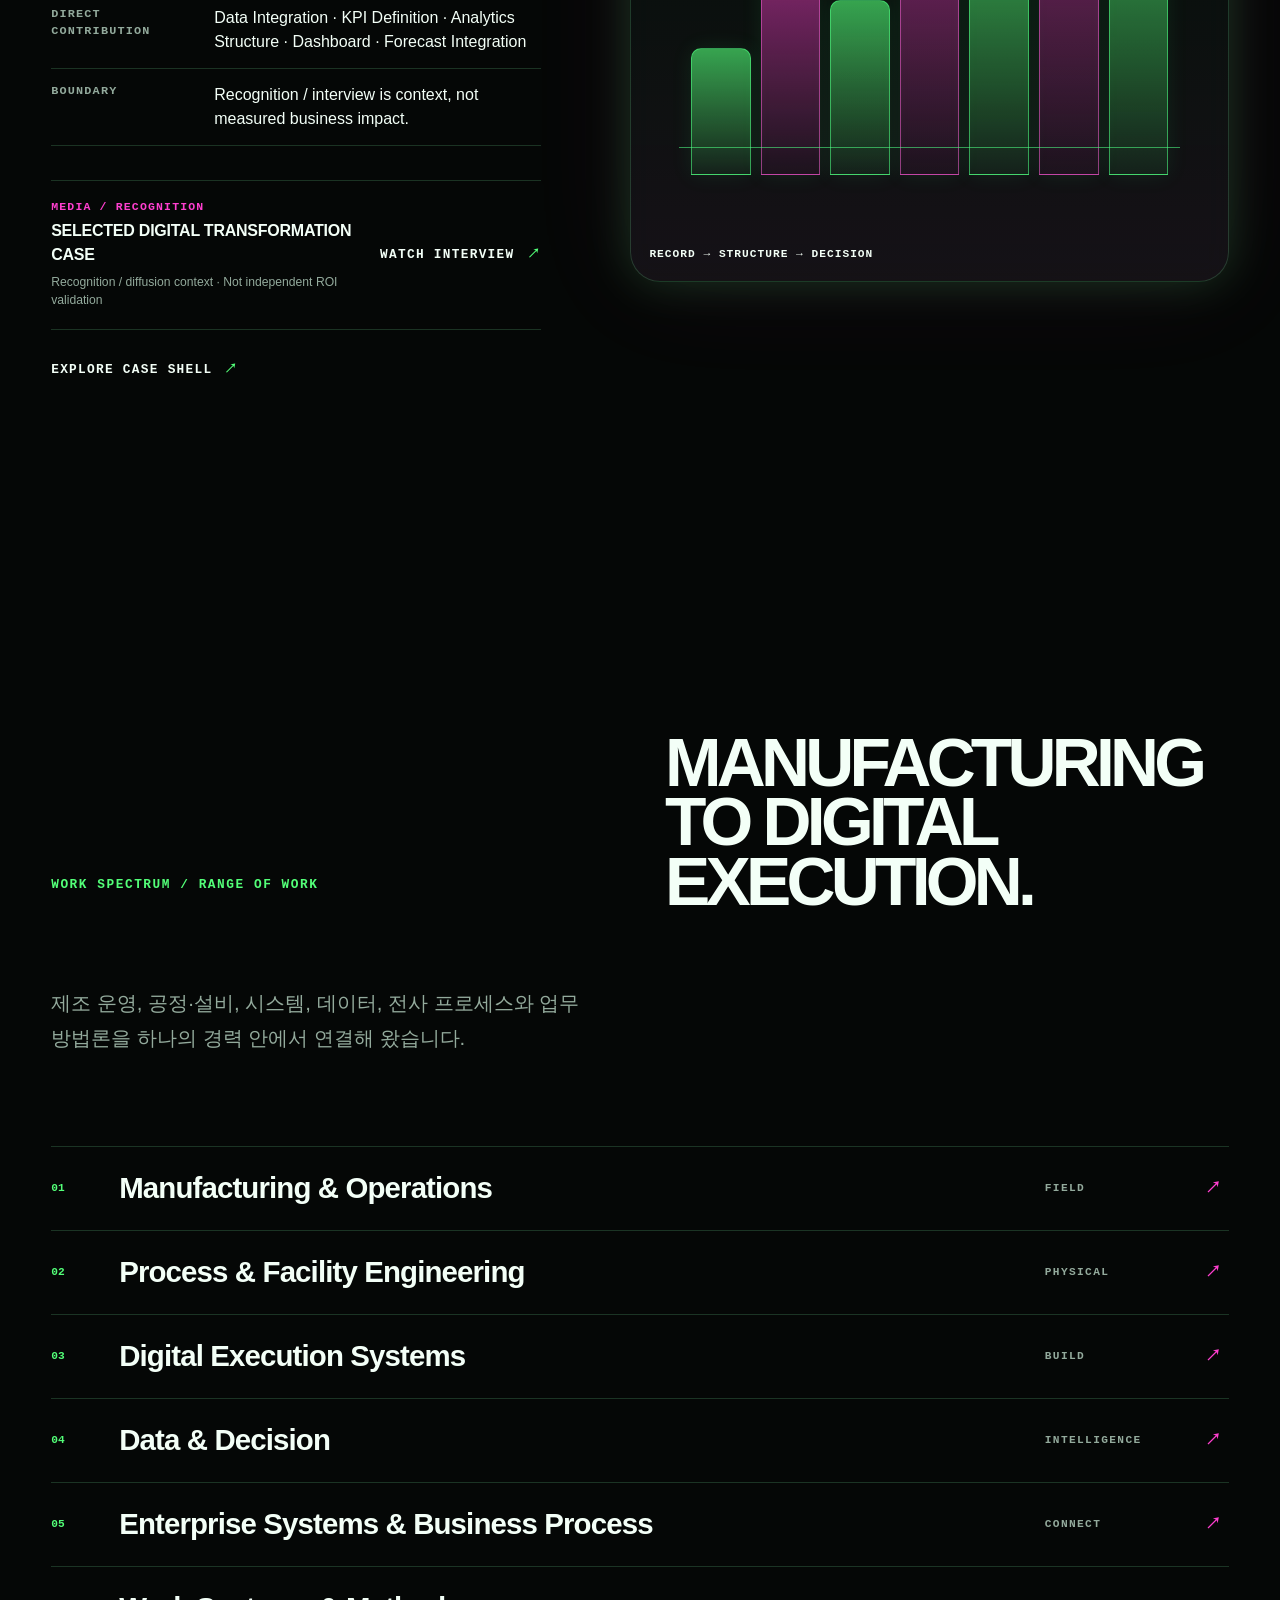
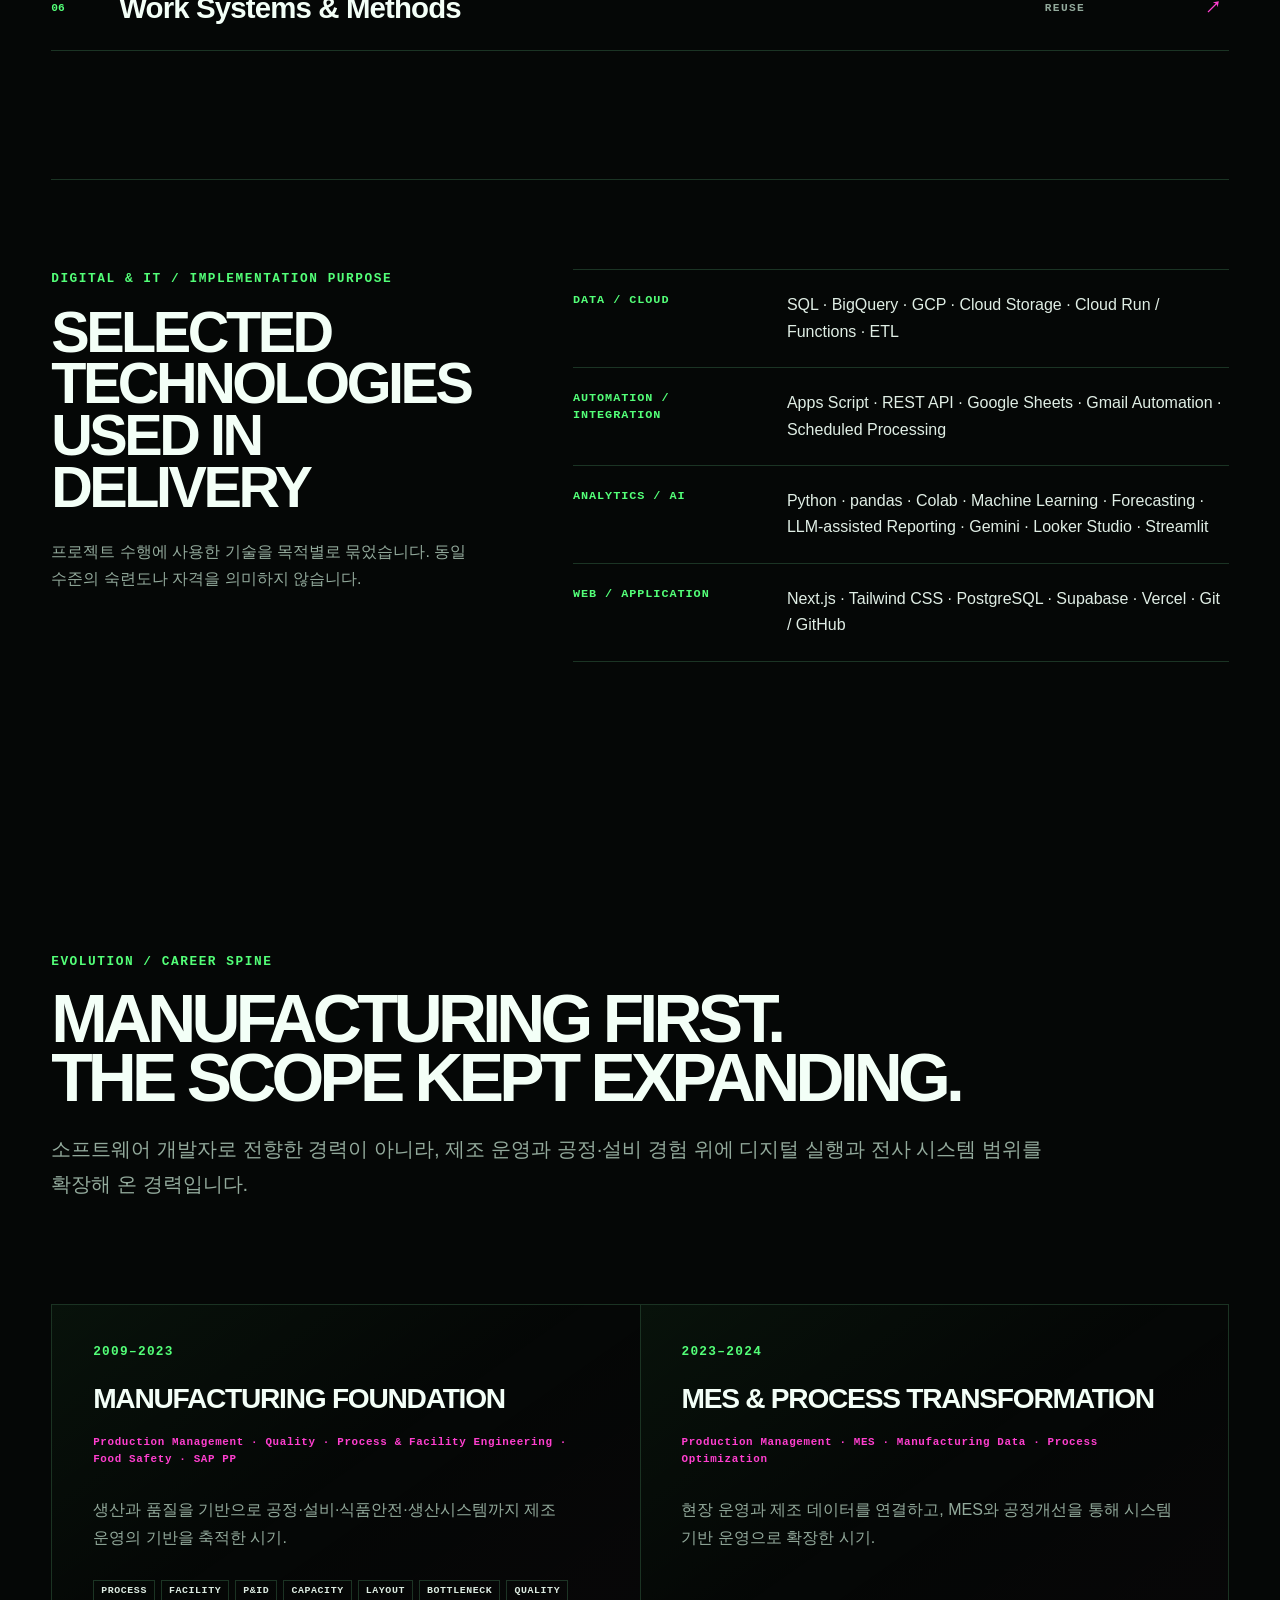
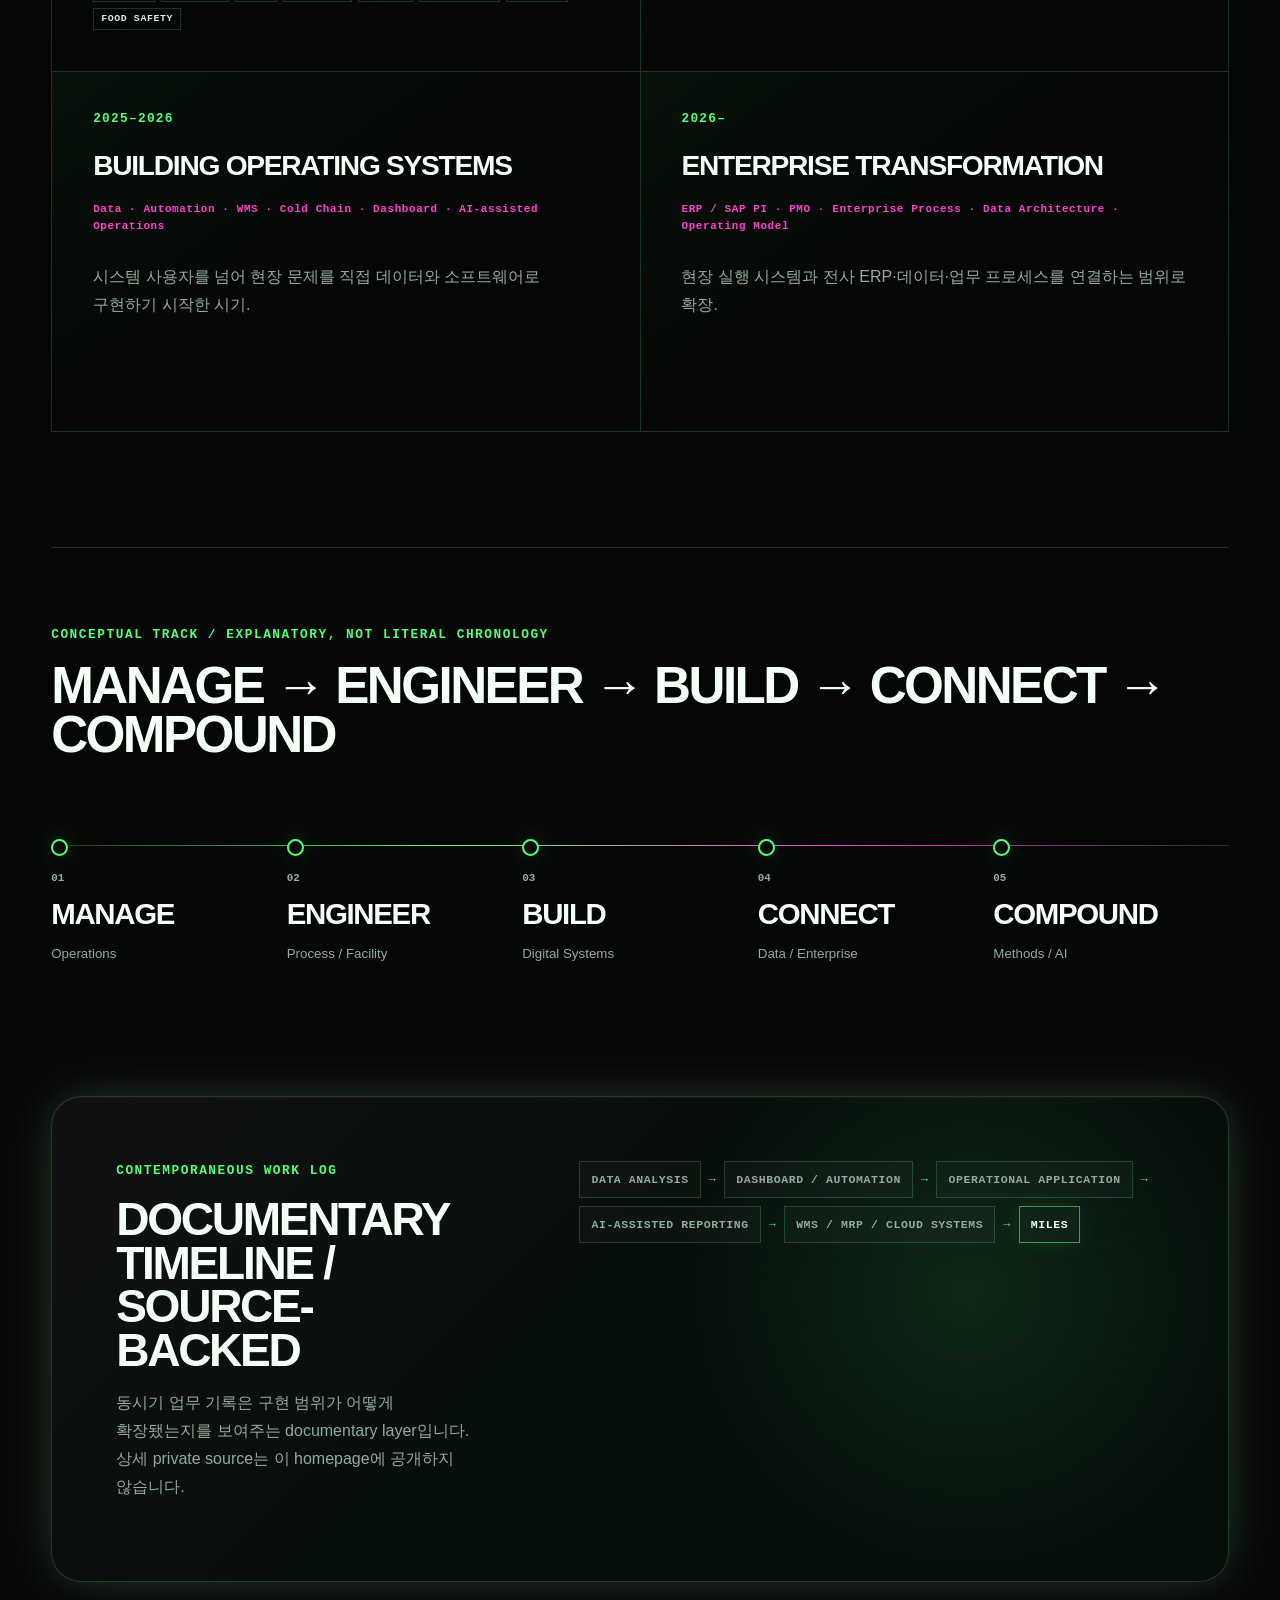
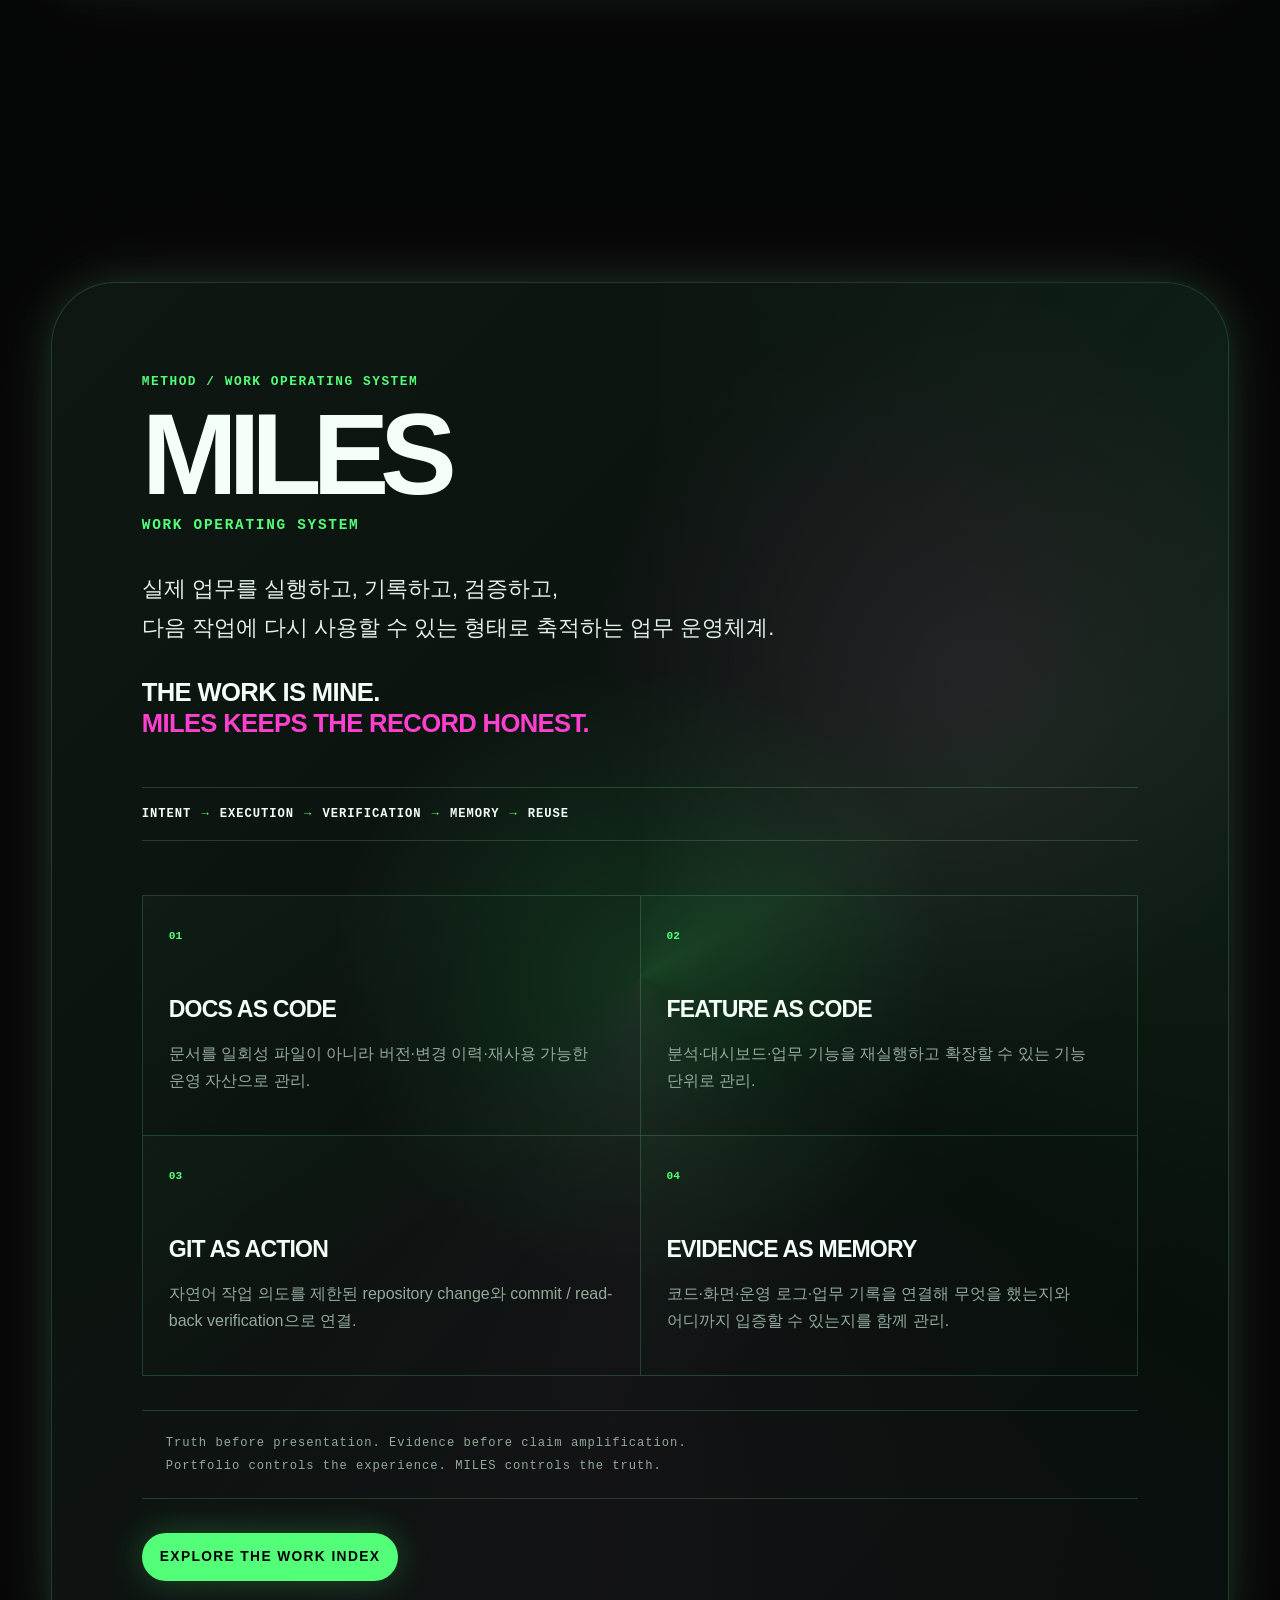
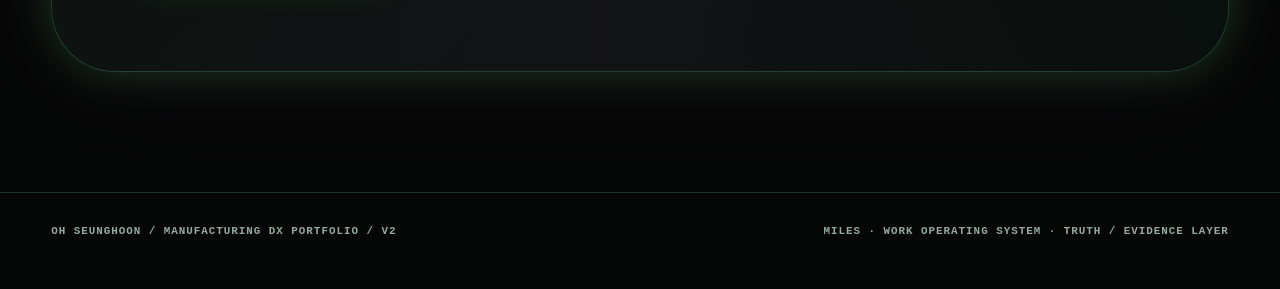
==== commit 5b9d8816: "Promote COLD case route from portfolio" ====
--- a/workbench/PORTFOLIO-001/v2/index.html
+++ b/workbench/PORTFOLIO-001/v2/index.html
@@ -174,7 +174,7 @@
             <div><dt>BUILT</dt><dd>Next.js + PostgreSQL 기반으로 위치·품목·재고·수불 흐름을 연결하고 모바일 현장 처리 구조를 구현했습니다.</dd></div>
             <div><dt>STATE</dt><dd>Built · Deployed · Multi-user · Operational</dd></div>
           </dl>
-          <a class="text-link" href="work/shell/?case=wms">EXPLORE CASE SHELL <span aria-hidden="true">↗</span></a>
+          <a class="text-link" href="work/wms/">EXPLORE CASE SHELL <span aria-hidden="true">↗</span></a>
         </div>
         <div class="prototype-visual prototype-wms" aria-label="Non-evidence WMS shell visual placeholder">
           <span class="prototype-label">SHELL PROTOTYPE / WMS VISUAL PLACEHOLDER / NON-EVIDENCE</span>
@@ -210,7 +210,7 @@
             <div><dt>DIRECT CONTRIBUTION</dt><dd>Operational Problem Definition · Analysis Model · Data Pipeline · Application · Reporting Automation · Operational Workflow</dd></div>
             <div><dt>BOUNDARY</dt><dd>LLM-assisted contextualization · Human final action · Autonomous AI not claimed</dd></div>
           </dl>
-          <a class="text-link" href="work/shell/?case=cold">EXPLORE CASE SHELL <span aria-hidden="true">↗</span></a>
+          <a class="text-link" href="work/cold/">EXPLORE CASE <span aria-hidden="true">↗</span></a>
         </div>
       </article>
 
--- a/workbench/PORTFOLIO-001/v2/styles.css
+++ b/workbench/PORTFOLIO-001/v2/styles.css
@@ -907,3 +907,900 @@
   .method-rail { grid-template-columns: 1fr; }
   .method-rail article { min-height: 210px; }
 }
+
+/* WMS Reference Case L1 v0.4.0 — scoped case-specific presentation */
+.page-wms-case {
+  --wms-cyan: #59d7ff;
+  --wms-cyan-rgb: 89, 215, 255;
+  background:
+    radial-gradient(circle at 78% 10%, rgba(var(--wms-cyan-rgb), .08), transparent 24%),
+    linear-gradient(180deg, var(--bg-deep), var(--bg));
+}
+
+.wms-case-main {
+  width: min(100%, var(--max));
+  margin: 0 auto;
+  padding: 0 clamp(22px, 4vw, 64px) 150px;
+}
+
+.wms-depth-nav { border-color: color-mix(in srgb, var(--wms-cyan) 18%, var(--line)); }
+
+.wms-case-hero {
+  min-height: calc(100svh - 70px);
+  display: grid;
+  grid-template-columns: minmax(0, 1.03fr) minmax(430px, .97fr);
+  gap: clamp(34px, 6vw, 96px);
+  align-items: center;
+  padding: clamp(72px, 8vw, 120px) 0 clamp(80px, 9vw, 132px);
+  border-bottom: 1px solid var(--line);
+  position: relative;
+  isolation: isolate;
+}
+
+.wms-case-hero::before {
+  content: "";
+  position: absolute;
+  inset: 8% -8% 8% 30%;
+  z-index: -1;
+  background:
+    radial-gradient(circle at 48% 42%, rgba(var(--accent-rgb), .14), transparent 27%),
+    radial-gradient(circle at 72% 62%, rgba(var(--wms-cyan-rgb), .11), transparent 29%);
+  filter: blur(34px);
+}
+
+.wms-hero-copy { position: relative; z-index: 2; min-width: 0; }
+.wms-hero-copy h1 {
+  margin: 0;
+  font-size: clamp(3.7rem, 6.8vw, 7.4rem);
+  line-height: .81;
+  letter-spacing: -.075em;
+  font-weight: 950;
+  text-transform: uppercase;
+}
+.wms-hero-copy h1 span { display: block; }
+.wms-title-signal {
+  color: transparent;
+  -webkit-text-stroke: 1px color-mix(in srgb, var(--text) 58%, transparent);
+  background: linear-gradient(100deg, var(--text), var(--accent) 46%, var(--wms-cyan) 76%, var(--text));
+  background-clip: text;
+  -webkit-background-clip: text;
+}
+.wms-hero-lead {
+  max-width: 780px;
+  margin: 34px 0 0;
+  color: color-mix(in srgb, var(--text) 84%, var(--muted));
+  font-size: clamp(1.06rem, 1.55vw, 1.34rem);
+  line-height: 1.8;
+}
+
+.wms-state-strip {
+  display: flex;
+  flex-wrap: wrap;
+  gap: 8px;
+  margin-top: 32px;
+}
+.wms-state-strip span {
+  padding: 8px 11px;
+  border: 1px solid color-mix(in srgb, var(--accent) 38%, var(--line));
+  border-radius: 999px;
+  background: rgba(var(--accent-rgb), .04);
+  color: var(--text);
+  font: 800 .72rem/1.2 var(--font-mono);
+  letter-spacing: .08em;
+}
+.wms-state-strip span:last-child { border-color: color-mix(in srgb, var(--wms-cyan) 46%, var(--line)); }
+
+.wms-contribution {
+  margin-top: 34px;
+  padding-top: 20px;
+  border-top: 1px solid var(--line);
+}
+.wms-micro-label {
+  margin: 0;
+  color: var(--accent);
+  font: 800 .72rem/1.3 var(--font-mono);
+  letter-spacing: .1em;
+}
+.wms-token-line {
+  display: flex;
+  flex-wrap: wrap;
+  gap: 8px;
+  margin-top: 11px;
+  color: var(--muted);
+  font: 750 .76rem/1.5 var(--font-mono);
+}
+.wms-token-line i { color: var(--wms-cyan); font-style: normal; }
+
+.wms-hero-visual {
+  min-height: 620px;
+  position: relative;
+  z-index: 1;
+  overflow: hidden;
+  border: 1px solid color-mix(in srgb, var(--wms-cyan) 20%, var(--line));
+  border-radius: clamp(24px, 3vw, 38px);
+  background:
+    linear-gradient(145deg, rgba(255,255,255,.04), transparent 38%),
+    radial-gradient(circle at 68% 26%, rgba(var(--wms-cyan-rgb), .15), transparent 25%),
+    radial-gradient(circle at 28% 78%, rgba(var(--accent-rgb), .14), transparent 30%),
+    var(--surface);
+  box-shadow: inset 0 1px rgba(255,255,255,.05), 0 0 80px rgba(var(--wms-cyan-rgb), .05), var(--glow);
+  backdrop-filter: blur(16px);
+}
+.wms-hero-visual > .prototype-label { position: absolute; top: 18px; left: 20px; z-index: 5; }
+.wms-rack-field {
+  position: absolute;
+  inset: 19% 9% 17%;
+  display: grid;
+  gap: 12px;
+  transform: perspective(900px) rotateX(58deg) rotateZ(-7deg);
+  transform-origin: center;
+}
+.wms-rack-row { display: grid; grid-template-columns: repeat(5, 1fr); gap: 8px; }
+.wms-rack-row i {
+  min-height: 82px;
+  border: 1px solid rgba(var(--wms-cyan-rgb), .26);
+  background: linear-gradient(145deg, rgba(var(--wms-cyan-rgb), .08), rgba(var(--accent-rgb), .025));
+  box-shadow: inset 0 0 20px rgba(var(--wms-cyan-rgb), .035);
+}
+.wms-rack-row:nth-child(even) i:nth-child(odd) { border-color: color-mix(in srgb, var(--accent) 36%, var(--line)); }
+.wms-signal-line { position: absolute; height: 1px; background: linear-gradient(90deg, transparent, var(--accent), var(--wms-cyan), transparent); box-shadow: 0 0 16px rgba(var(--wms-cyan-rgb), .22); }
+.signal-line-a { left: 7%; right: 7%; top: 47%; }
+.signal-line-b { left: 20%; right: 18%; top: 64%; transform: rotate(-12deg); }
+.wms-visual-node {
+  position: absolute;
+  min-width: 145px;
+  padding: 13px 15px;
+  border: 1px solid var(--line);
+  border-radius: 12px;
+  background: color-mix(in srgb, var(--surface-strong) 88%, transparent);
+  backdrop-filter: blur(12px);
+}
+.wms-visual-node small { display: block; color: var(--muted); font: 700 .66rem/1 var(--font-mono); letter-spacing: .09em; }
+.wms-visual-node strong { display: block; margin-top: 8px; font-size: 1rem; }
+.node-physical { left: 7%; bottom: 11%; }
+.node-transaction { left: 38%; top: 41%; border-color: color-mix(in srgb, var(--accent) 42%, var(--line)); }
+.node-digital { right: 7%; top: 17%; border-color: color-mix(in srgb, var(--wms-cyan) 44%, var(--line)); }
+.wms-visual-caption { position: absolute; left: 20px; right: 20px; bottom: 18px; margin: 0; color: var(--muted); font: 750 .7rem/1.4 var(--font-mono); letter-spacing: .08em; }
+
+.wms-story-section {
+  display: grid;
+  grid-template-columns: 190px minmax(0, 1fr);
+  gap: clamp(34px, 6vw, 90px);
+  padding: clamp(78px, 9vw, 132px) 0;
+  border-bottom: 1px solid var(--line);
+}
+.wms-section-index { position: relative; padding-top: 8px; }
+.wms-section-index span { color: var(--accent); font: 850 1rem/1 var(--font-mono); }
+.wms-section-index p { margin: 18px 0 0; color: var(--muted); font: 750 .72rem/1.5 var(--font-mono); letter-spacing: .09em; }
+.wms-story-body h2,
+.wms-band-heading h2,
+.wms-proof-panel h2,
+.wms-boundary-panel h2,
+.wms-next-depth h2 {
+  margin: 0;
+  font-size: clamp(2.5rem, 5vw, 5.4rem);
+  line-height: .9;
+  letter-spacing: -.06em;
+}
+.wms-prose { max-width: 900px; margin-top: 34px; }
+.wms-prose p { margin: 0 0 18px; color: color-mix(in srgb, var(--text) 82%, var(--muted)); font-size: clamp(1rem, 1.35vw, 1.18rem); line-height: 1.85; }
+.wms-prose strong { color: var(--text); }
+
+.wms-field-signals,
+.wms-trigger-field,
+.wms-control-field {
+  display: flex;
+  flex-wrap: wrap;
+  gap: 8px;
+  margin-top: 30px;
+}
+.wms-field-signals span,
+.wms-trigger-field span,
+.wms-control-field span {
+  padding: 8px 10px;
+  border: 1px solid var(--line);
+  border-radius: 999px;
+  color: var(--muted);
+  font: 750 .7rem/1.2 var(--font-mono);
+  letter-spacing: .07em;
+}
+.wms-trigger-field span { border-color: color-mix(in srgb, var(--wms-cyan) 24%, var(--line)); color: color-mix(in srgb, var(--text) 76%, var(--muted)); }
+
+.wms-signal-statement {
+  margin: 28px 0 0;
+  color: var(--accent);
+  font-size: clamp(1.2rem, 2.1vw, 1.8rem);
+  font-weight: 900;
+  letter-spacing: -.025em;
+}
+
+.wms-hypothesis-grid,
+.wms-architecture-flow,
+.wms-operating-flow,
+.wms-physical-flow {
+  display: flex;
+  align-items: center;
+  flex-wrap: wrap;
+  gap: 8px;
+  margin-top: 34px;
+  padding: 20px 0;
+  border-block: 1px solid var(--line);
+  color: var(--muted);
+  font: 800 .72rem/1.4 var(--font-mono);
+  letter-spacing: .06em;
+}
+.wms-hypothesis-grid span,
+.wms-architecture-flow span,
+.wms-operating-flow span,
+.wms-physical-flow span {
+  padding: 9px 11px;
+  border: 1px solid var(--line);
+  background: rgba(255,255,255,.018);
+}
+.wms-hypothesis-grid b,
+.wms-architecture-flow i,
+.wms-operating-flow i,
+.wms-physical-flow i { color: var(--accent); font-style: normal; font-weight: 500; }
+.wms-architecture-flow span:nth-of-type(n+2) { border-color: color-mix(in srgb, var(--wms-cyan) 24%, var(--line)); }
+.wms-operating-flow span:last-of-type,
+.wms-physical-flow span:last-of-type { border-color: color-mix(in srgb, var(--wms-cyan) 42%, var(--line)); color: var(--text); }
+
+.wms-initial-model { margin-top: 28px; padding: 22px; border: 1px solid var(--line); border-radius: 16px; background: linear-gradient(135deg, rgba(var(--accent-rgb), .05), transparent), var(--surface); }
+.wms-initial-model > div { display: flex; align-items: center; flex-wrap: wrap; gap: 10px; margin-top: 16px; font: 800 .8rem/1.2 var(--font-mono); }
+.wms-initial-model i { color: var(--wms-cyan); font-style: normal; }
+
+.wms-viewpoint-module {
+  display: grid;
+  grid-template-columns: minmax(0, .9fr) minmax(0, 1.1fr);
+  gap: clamp(34px, 6vw, 76px);
+  margin-top: 48px;
+  padding: clamp(28px, 4vw, 48px);
+  border: 1px solid color-mix(in srgb, var(--wms-cyan) 28%, var(--line));
+  border-radius: var(--radius-l);
+  background: radial-gradient(circle at 78% 48%, rgba(var(--wms-cyan-rgb), .08), transparent 30%), var(--surface);
+}
+.wms-viewpoint-module h3 { margin: 10px 0 18px; font-size: clamp(1.7rem, 3vw, 3rem); letter-spacing: -.045em; }
+.wms-viewpoint-module p:not(.wms-micro-label) { color: var(--muted); line-height: 1.75; }
+.wms-viewpoint-flow { display: grid; gap: 9px; align-content: center; }
+.wms-viewpoint-flow span,
+.wms-viewpoint-flow strong { padding: 12px 14px; border: 1px solid var(--line); font: 800 .74rem/1.2 var(--font-mono); letter-spacing: .06em; }
+.wms-viewpoint-flow strong { color: var(--text); border-color: color-mix(in srgb, var(--wms-cyan) 48%, var(--line)); box-shadow: 0 0 26px rgba(var(--wms-cyan-rgb), .07); }
+.wms-viewpoint-flow i { color: var(--accent); font-style: normal; margin-left: 14px; }
+.wms-viewpoint-flow small { color: var(--muted); font: 700 .66rem/1.4 var(--font-mono); letter-spacing: .08em; }
+
+.wms-case-band {
+  display: grid;
+  grid-template-columns: minmax(0, .8fr) minmax(0, 1.2fr);
+  gap: clamp(44px, 7vw, 110px);
+  padding: clamp(80px, 9vw, 132px) 0;
+  border-bottom: 1px solid var(--line);
+}
+.wms-band-heading > p:not(.eyebrow):not(.wms-band-signal):not(.wms-boundary-note) { color: var(--muted); line-height: 1.75; max-width: 620px; }
+.wms-band-signal { margin: 28px 0 0; color: var(--accent); font-weight: 850; }
+.wms-boundary-note { margin: 18px 0 0; color: var(--muted); font: 750 .68rem/1.45 var(--font-mono); letter-spacing: .08em; }
+
+.wms-chronology { list-style: none; margin: 0; padding: 0; border-top: 1px solid var(--line); }
+.wms-chronology li { display: grid; grid-template-columns: 90px minmax(0, 1fr); gap: 16px; padding: 22px 0; border-bottom: 1px solid var(--line); }
+.wms-chronology time { color: var(--accent); font: 800 .74rem/1.3 var(--font-mono); }
+.wms-chronology strong { font-size: 1rem; letter-spacing: -.01em; }
+.wms-chronology small { grid-column: 2; color: var(--muted); font: 700 .66rem/1.45 var(--font-mono); letter-spacing: .07em; }
+
+.wms-control-split { display: grid; grid-template-columns: repeat(2, minmax(0, 1fr)); border: 1px solid var(--line); }
+.wms-control-split section { padding: 28px; min-height: 290px; background: linear-gradient(145deg, rgba(var(--accent-rgb), .035), transparent 58%); }
+.wms-control-split section + section { border-left: 1px solid var(--line); background: linear-gradient(145deg, rgba(var(--wms-cyan-rgb), .035), transparent 58%); }
+.wms-control-split strong { display: block; margin-top: 20px; font-size: clamp(1.05rem, 1.5vw, 1.3rem); }
+.wms-control-split p:last-child { margin-top: 28px; color: var(--muted); line-height: 1.7; }
+
+.wms-state-ledger { margin: 0; border-top: 1px solid var(--line); }
+.wms-state-ledger > div { display: grid; grid-template-columns: minmax(0, 1fr) 210px; gap: 20px; padding: 17px 0; border-bottom: 1px solid var(--line); }
+.wms-state-ledger dt { color: var(--muted); font: 750 .72rem/1.4 var(--font-mono); letter-spacing: .07em; }
+.wms-state-ledger dd { margin: 0; color: var(--accent); font: 850 .76rem/1.4 var(--font-mono); text-align: right; }
+.wms-state-ledger .wms-state-impact dd { color: var(--accent-2); }
+
+.wms-proof-boundary {
+  display: grid;
+  grid-template-columns: repeat(2, minmax(0, 1fr));
+  margin-top: clamp(80px, 9vw, 132px);
+  border: 1px solid var(--line);
+}
+.wms-proof-panel,
+.wms-boundary-panel { padding: clamp(34px, 5vw, 66px); }
+.wms-boundary-panel { border-left: 1px solid var(--line); background: linear-gradient(145deg, rgba(var(--accent-2-rgb), .035), transparent 60%); }
+.wms-proof-panel ul { margin: 36px 0 0; padding-left: 20px; color: var(--muted); }
+.wms-proof-panel li { margin: 0 0 14px; line-height: 1.65; }
+.wms-boundary-panel dl { margin: 34px 0 0; }
+.wms-boundary-panel dl > div { display: grid; grid-template-columns: minmax(0, 1fr) auto; gap: 18px; padding: 14px 0; border-bottom: 1px solid var(--line); }
+.wms-boundary-panel dt { color: var(--muted); font: 750 .7rem/1.4 var(--font-mono); }
+.wms-boundary-panel dd { margin: 0; color: var(--accent-2); font: 850 .7rem/1.4 var(--font-mono); text-align: right; }
+.wms-boundary-panel > p:not(.eyebrow):not(.wms-boundary-principle) { margin-top: 28px; color: var(--muted); line-height: 1.7; }
+.wms-boundary-principle { margin: 30px 0 0; padding-top: 18px; border-top: 1px solid var(--line); color: var(--text); font: 850 .76rem/1.5 var(--font-mono); letter-spacing: .08em; }
+
+.wms-next-depth { padding: clamp(90px, 10vw, 150px) 0 20px; }
+.wms-next-grid { display: grid; grid-template-columns: repeat(2, minmax(0, 1fr)); margin-top: 46px; border-top: 1px solid var(--line); border-left: 1px solid var(--line); }
+.wms-next-card { min-height: 240px; position: relative; display: flex; flex-direction: column; padding: 28px; border-right: 1px solid var(--line); border-bottom: 1px solid var(--line); text-decoration: none; background: linear-gradient(145deg, rgba(var(--wms-cyan-rgb), .04), transparent 60%); }
+.wms-next-card span { color: var(--accent); font: 750 .7rem/1.3 var(--font-mono); letter-spacing: .08em; }
+.wms-next-card strong { margin-top: 56px; font-size: clamp(1.25rem, 2.3vw, 2.2rem); letter-spacing: -.035em; }
+.wms-next-card small { margin-top: 12px; max-width: 460px; color: var(--muted); line-height: 1.55; }
+.wms-next-card b { position: absolute; right: 28px; bottom: 24px; color: var(--wms-cyan); font-size: 1.4rem; }
+.wms-back-links { display: flex; flex-wrap: wrap; gap: 12px; margin-top: 30px; }
+
+@media (max-width: 1080px) {
+  .wms-case-hero { grid-template-columns: 1fr; min-height: auto; }
+  .wms-hero-visual { min-height: 570px; }
+  .wms-story-section { grid-template-columns: 130px minmax(0, 1fr); gap: 40px; }
+  .wms-case-band { grid-template-columns: 1fr; }
+  .wms-viewpoint-module { grid-template-columns: 1fr; }
+}
+
+@media (max-width: 720px) {
+  .wms-case-main { padding-inline: 20px; padding-bottom: 110px; }
+  .wms-case-hero { padding-top: 58px; padding-bottom: 78px; gap: 44px; }
+  .wms-hero-copy h1 { font-size: clamp(3rem, 15vw, 5rem); line-height: .83; }
+  .wms-hero-lead br { display: none; }
+  .wms-state-strip { gap: 6px; }
+  .wms-state-strip span { font-size: .68rem; }
+  .wms-token-line { display: grid; grid-template-columns: 1fr; gap: 6px; }
+  .wms-token-line i { display: none; }
+  .wms-hero-visual { min-height: 470px; border-radius: 22px; }
+  .wms-rack-field { inset: 23% 6% 18%; transform: perspective(700px) rotateX(58deg) rotateZ(-6deg); gap: 7px; }
+  .wms-rack-row { gap: 5px; }
+  .wms-rack-row i { min-height: 62px; }
+  .wms-visual-node { min-width: 116px; padding: 10px 11px; }
+  .wms-visual-node small { font-size: .6rem; }
+  .wms-visual-node strong { font-size: .86rem; }
+  .node-physical { left: 5%; bottom: 9%; }
+  .node-transaction { left: 26%; top: 44%; }
+  .node-digital { right: 5%; top: 17%; }
+  .wms-story-section { grid-template-columns: 1fr; gap: 22px; padding: 72px 0; }
+  .wms-section-index { display: flex; align-items: center; gap: 12px; }
+  .wms-section-index p { margin: 0; }
+  .wms-story-body h2,
+  .wms-band-heading h2,
+  .wms-proof-panel h2,
+  .wms-boundary-panel h2,
+  .wms-next-depth h2 { font-size: clamp(2.45rem, 11vw, 3.7rem); line-height: .93; }
+  .wms-hypothesis-grid,
+  .wms-architecture-flow,
+  .wms-operating-flow,
+  .wms-physical-flow { display: grid; grid-template-columns: 1fr; align-items: start; }
+  .wms-hypothesis-grid b,
+  .wms-architecture-flow i,
+  .wms-operating-flow i,
+  .wms-physical-flow i { transform: rotate(90deg); width: max-content; margin-left: 14px; }
+  .wms-initial-model > div { display: grid; grid-template-columns: 1fr; }
+  .wms-initial-model i { transform: rotate(90deg); width: max-content; }
+  .wms-viewpoint-module { padding: 24px 20px; border-radius: 20px; }
+  .wms-viewpoint-flow i { transform: rotate(90deg); width: max-content; }
+  .wms-case-band { padding: 74px 0; }
+  .wms-chronology li { grid-template-columns: 72px minmax(0, 1fr); }
+  .wms-control-split { grid-template-columns: 1fr; }
+  .wms-control-split section + section { border-left: 0; border-top: 1px solid var(--line); }
+  .wms-state-ledger > div { grid-template-columns: 1fr; gap: 6px; }
+  .wms-state-ledger dd { text-align: left; }
+  .wms-proof-boundary { grid-template-columns: 1fr; }
+  .wms-boundary-panel { border-left: 0; border-top: 1px solid var(--line); }
+  .wms-boundary-panel dl > div { grid-template-columns: 1fr; gap: 5px; }
+  .wms-boundary-panel dd { text-align: left; }
+  .wms-next-grid { grid-template-columns: 1fr; }
+  .wms-next-card { min-height: 210px; }
+}
+
+/* WMS Showcase L2 v0.4.1 — scoped visual-evidence presentation */
+.page-wms-showcase {
+  --wms-showcase-cyan: #59d7ff;
+  --wms-showcase-cyan-rgb: 89, 215, 255;
+  --wms-showcase-amber: #d9a441;
+  background:
+    radial-gradient(circle at 84% 8%, rgba(var(--wms-showcase-cyan-rgb), .08), transparent 22%),
+    linear-gradient(180deg, var(--bg-deep), var(--bg));
+}
+
+.wms-showcase-main {
+  width: min(100%, var(--max));
+  margin: 0 auto;
+  padding: 0 clamp(22px, 4vw, 64px) 120px;
+}
+
+.wms-showcase-depth-nav { border-color: color-mix(in srgb, var(--wms-showcase-cyan) 20%, var(--line)); }
+
+.wms-showcase-hero {
+  display: grid;
+  grid-template-columns: minmax(0, 1.1fr) minmax(320px, .9fr);
+  gap: clamp(38px, 7vw, 110px);
+  align-items: end;
+  padding: clamp(72px, 8vw, 118px) 0 clamp(56px, 6vw, 84px);
+  border-bottom: 1px solid var(--line);
+}
+
+.wms-showcase-hero-copy h1 {
+  margin: 0;
+  font-size: clamp(4rem, 7.8vw, 8.4rem);
+  line-height: .79;
+  letter-spacing: -.08em;
+  font-weight: 950;
+}
+.wms-showcase-hero-copy h1 span { display: block; }
+.wms-showcase-title-signal {
+  color: transparent;
+  -webkit-text-stroke: 1px color-mix(in srgb, var(--text) 58%, transparent);
+  background: linear-gradient(100deg, var(--text), var(--accent) 42%, var(--wms-showcase-cyan) 78%, var(--text));
+  background-clip: text;
+  -webkit-background-clip: text;
+}
+.wms-showcase-flowline {
+  margin: 28px 0 0;
+  color: var(--accent);
+  font: 850 .8rem/1.35 var(--font-mono);
+  letter-spacing: .1em;
+}
+.wms-showcase-lead {
+  margin: 24px 0 0;
+  max-width: 700px;
+  color: color-mix(in srgb, var(--text) 84%, var(--muted));
+  font-size: clamp(1rem, 1.45vw, 1.25rem);
+  line-height: 1.75;
+}
+
+.wms-classification-key {
+  display: grid;
+  gap: 12px;
+  padding: 22px;
+  border: 1px solid var(--line);
+  border-radius: 18px;
+  background: linear-gradient(145deg, rgba(var(--wms-showcase-cyan-rgb), .045), transparent 60%), var(--surface);
+}
+.wms-classification-key > div { display: grid; grid-template-columns: max-content minmax(0, 1fr); gap: 14px; align-items: center; }
+.wms-classification-key p { margin: 0; color: var(--muted); font-size: .82rem; line-height: 1.5; }
+.wms-class-badge {
+  display: inline-flex;
+  align-items: center;
+  min-height: 28px;
+  padding: 6px 9px;
+  border: 1px solid var(--line);
+  border-radius: 999px;
+  font: 850 .66rem/1 var(--font-mono);
+  letter-spacing: .08em;
+  white-space: nowrap;
+}
+.wms-class-badge.is-evidence { color: var(--accent); border-color: color-mix(in srgb, var(--accent) 46%, var(--line)); background: rgba(var(--accent-rgb), .04); }
+.wms-class-badge.is-derivative { color: var(--wms-showcase-cyan); border-color: color-mix(in srgb, var(--wms-showcase-cyan) 52%, var(--line)); background: rgba(var(--wms-showcase-cyan-rgb), .04); }
+
+.wms-showcase-rail {
+  position: sticky;
+  top: 62px;
+  z-index: 40;
+  display: grid;
+  grid-template-columns: repeat(6, minmax(0, 1fr));
+  margin: 0;
+  border-bottom: 1px solid var(--line);
+  background: color-mix(in srgb, var(--bg-deep) 86%, transparent);
+  backdrop-filter: blur(16px);
+}
+.wms-showcase-rail a {
+  min-height: 54px;
+  display: flex;
+  align-items: center;
+  gap: 8px;
+  padding: 10px 12px;
+  border-right: 1px solid var(--line);
+  color: var(--muted);
+  text-decoration: none;
+  font: 800 .68rem/1.2 var(--font-mono);
+  letter-spacing: .07em;
+}
+.wms-showcase-rail a:last-child { border-right: 0; }
+.wms-showcase-rail a:hover,
+.wms-showcase-rail a:focus-visible { color: var(--text); background: rgba(var(--accent-rgb), .035); }
+.wms-showcase-rail span { color: var(--accent); }
+
+.wms-showcase-stage {
+  scroll-margin-top: 132px;
+  display: grid;
+  grid-template-columns: minmax(250px, .42fr) minmax(0, 1.58fr);
+  gap: clamp(34px, 6vw, 86px);
+  align-items: start;
+  padding: clamp(72px, 8vw, 112px) 0;
+  border-bottom: 1px solid var(--line);
+}
+.wms-showcase-copy { position: sticky; top: 138px; }
+.wms-showcase-kicker { margin: 0 0 16px; color: var(--accent); font: 850 .72rem/1.3 var(--font-mono); letter-spacing: .1em; }
+.wms-showcase-copy h2,
+.wms-showcase-synthesis h2,
+.wms-showcase-boundary h2,
+.wms-showcase-next h2 {
+  margin: 0;
+  font-size: clamp(2.4rem, 4.4vw, 5rem);
+  line-height: .9;
+  letter-spacing: -.06em;
+}
+.wms-showcase-copy > p:not(.wms-showcase-kicker) { max-width: 620px; margin: 20px 0 0; color: var(--muted); line-height: 1.72; }
+
+.wms-supports { display: flex; flex-wrap: wrap; gap: 7px; margin-top: 28px; }
+.wms-supports > span { width: 100%; color: var(--muted); font: 750 .66rem/1.2 var(--font-mono); letter-spacing: .09em; }
+.wms-supports strong { padding: 7px 9px; border: 1px solid var(--line); border-radius: 999px; color: color-mix(in srgb, var(--text) 78%, var(--muted)); font: 750 .66rem/1.2 var(--font-mono); letter-spacing: .06em; }
+
+.wms-showcase-figure { margin: 0; min-width: 0; }
+.wms-showcase-figure figcaption {
+  display: flex;
+  align-items: center;
+  justify-content: space-between;
+  gap: 14px;
+  flex-wrap: wrap;
+  margin-bottom: 10px;
+  color: var(--muted);
+  font: 750 .7rem/1.3 var(--font-mono);
+  letter-spacing: .07em;
+}
+.wms-showcase-figure img {
+  display: block;
+  width: 100%;
+  height: auto;
+  max-height: none;
+  object-fit: contain;
+  object-position: center;
+  border: 1px solid color-mix(in srgb, var(--wms-showcase-cyan) 18%, var(--line));
+  border-radius: 16px;
+  background: #0a0d10;
+  box-shadow: 0 18px 70px rgba(0,0,0,.28), 0 0 50px rgba(var(--wms-showcase-cyan-rgb), .045);
+}
+.is-derivative-figure img { border-color: color-mix(in srgb, var(--wms-showcase-cyan) 40%, var(--line)); }
+.wms-figure-note { margin: 12px 0 0; color: var(--muted); font-size: .82rem; line-height: 1.6; }
+.wms-asset-link { display: inline-flex; margin-top: 12px; color: var(--text); text-decoration: none; font: 800 .7rem/1.2 var(--font-mono); letter-spacing: .08em; }
+.wms-asset-link:hover,
+.wms-asset-link:focus-visible { color: var(--accent); }
+
+.wms-showcase-duo {
+  display: grid;
+  grid-template-columns: minmax(0, 1.12fr) minmax(0, .88fr);
+  gap: clamp(20px, 3vw, 40px);
+  align-items: start;
+}
+.is-storage-duo { grid-template-columns: minmax(0, .9fr) minmax(0, 1.1fr); }
+
+.wms-showcase-microflow,
+.wms-synthesis-flow {
+  display: flex;
+  align-items: center;
+  flex-wrap: wrap;
+  gap: 7px;
+  margin-top: 26px;
+  padding: 14px 0;
+  border-block: 1px solid var(--line);
+  color: var(--muted);
+  font: 800 .68rem/1.3 var(--font-mono);
+  letter-spacing: .06em;
+}
+.wms-showcase-microflow span,
+.wms-synthesis-flow span { padding: 7px 9px; border: 1px solid var(--line); background: rgba(255,255,255,.018); }
+.wms-showcase-microflow i,
+.wms-synthesis-flow i { color: var(--accent); font-style: normal; }
+
+.wms-showcase-synthesis,
+.wms-showcase-boundary,
+.wms-showcase-next {
+  display: grid;
+  grid-template-columns: minmax(0, .8fr) minmax(0, 1.2fr);
+  gap: clamp(36px, 6vw, 90px);
+  padding: clamp(62px, 7vw, 94px) 0;
+  border-bottom: 1px solid var(--line);
+}
+.wms-showcase-synthesis > div:first-child > p:not(.eyebrow),
+.wms-showcase-boundary > div:last-child > p { color: var(--muted); line-height: 1.7; }
+.wms-synthesis-flow { margin-top: 0; align-self: center; }
+
+.wms-boundary-state { display: grid; grid-template-columns: repeat(2, minmax(0, 1fr)); border-top: 1px solid var(--line); border-left: 1px solid var(--line); }
+.wms-boundary-state span,
+.wms-boundary-state strong { padding: 14px; border-right: 1px solid var(--line); border-bottom: 1px solid var(--line); font: 800 .68rem/1.4 var(--font-mono); letter-spacing: .05em; }
+.wms-boundary-state span { color: var(--accent); }
+.wms-boundary-state strong { grid-column: 1 / -1; color: var(--accent-2); }
+
+.wms-showcase-actions { display: flex; flex-wrap: wrap; gap: 12px; align-content: start; }
+
+@media (max-width: 1080px) {
+  .wms-showcase-hero { grid-template-columns: 1fr; }
+  .wms-classification-key { max-width: 760px; }
+  .wms-showcase-stage { grid-template-columns: 1fr; gap: 34px; }
+  .wms-showcase-copy { position: static; }
+  .wms-showcase-synthesis,
+  .wms-showcase-boundary,
+  .wms-showcase-next { grid-template-columns: 1fr; }
+}
+
+@media (max-width: 820px) {
+  .wms-showcase-rail { display: flex; overflow-x: auto; overscroll-behavior-inline: contain; }
+  .wms-showcase-rail a { flex: 0 0 auto; min-width: 150px; }
+  .wms-showcase-duo,
+  .is-storage-duo { grid-template-columns: 1fr; }
+}
+
+@media (max-width: 720px) {
+  .wms-showcase-main { padding-inline: 20px; padding-bottom: 90px; }
+  .wms-showcase-hero { padding-top: 56px; padding-bottom: 48px; }
+  .wms-showcase-hero-copy h1 { font-size: clamp(3.2rem, 16vw, 5.2rem); line-height: .82; }
+  .wms-showcase-lead br { display: none; }
+  .wms-classification-key { padding: 16px; }
+  .wms-classification-key > div { grid-template-columns: 1fr; gap: 8px; }
+  .wms-class-badge { width: max-content; max-width: 100%; white-space: normal; }
+  .wms-showcase-rail { top: 110px; margin-inline: -20px; padding-inline: 20px; }
+  .wms-showcase-stage { scroll-margin-top: 180px; padding: 62px 0; }
+  .wms-showcase-copy h2,
+  .wms-showcase-synthesis h2,
+  .wms-showcase-boundary h2,
+  .wms-showcase-next h2 { font-size: clamp(2.5rem, 11vw, 3.7rem); line-height: .93; }
+  .wms-showcase-figure img { border-radius: 12px; }
+  .wms-showcase-microflow,
+  .wms-synthesis-flow { display: grid; grid-template-columns: 1fr; align-items: start; }
+  .wms-showcase-microflow i,
+  .wms-synthesis-flow i { transform: rotate(90deg); width: max-content; margin-left: 12px; }
+  .wms-boundary-state { grid-template-columns: 1fr; }
+  .wms-boundary-state strong { grid-column: auto; }
+}
+
+/* WMS Evidence Dossier L3 v0.4.2 — scoped precision / inspection presentation */
+.page-wms-evidence {
+  --wms-evidence-cyan: #59d7ff;
+  --wms-evidence-cyan-rgb: 89, 215, 255;
+  background:
+    radial-gradient(circle at 86% 7%, rgba(var(--wms-evidence-cyan-rgb), .055), transparent 20%),
+    linear-gradient(180deg, #050708, #080b0d 58%, #060809);
+}
+
+.wms-evidence-main {
+  width: min(100%, 1420px);
+  margin: 0 auto;
+  padding: 0 clamp(20px, 3.6vw, 54px) 110px;
+}
+
+.wms-evidence-depth-nav { border-color: color-mix(in srgb, var(--wms-evidence-cyan) 18%, var(--line)); }
+
+.wms-evidence-header {
+  display: grid;
+  grid-template-columns: minmax(0, 1.04fr) minmax(360px, .96fr);
+  gap: clamp(34px, 6vw, 90px);
+  align-items: end;
+  padding: clamp(58px, 7vw, 94px) 0 clamp(44px, 5vw, 66px);
+  border-bottom: 2px solid color-mix(in srgb, var(--text) 26%, transparent);
+}
+.wms-evidence-header h1 {
+  margin: 0;
+  font-size: clamp(3rem, 5.8vw, 6.4rem);
+  line-height: .84;
+  letter-spacing: -.07em;
+}
+.wms-evidence-thesis {
+  margin: 26px 0 0;
+  color: var(--accent);
+  font: 800 .74rem/1.5 var(--font-mono);
+  letter-spacing: .08em;
+}
+
+.wms-evidence-status { margin: 0; border-top: 1px solid var(--line); }
+.wms-evidence-status > div {
+  display: grid;
+  grid-template-columns: minmax(0, 1fr) auto;
+  gap: 16px;
+  padding: 12px 0;
+  border-bottom: 1px solid var(--line);
+}
+.wms-evidence-status dt,
+.wms-evidence-status dd {
+  font: 800 .7rem/1.4 var(--font-mono);
+  letter-spacing: .06em;
+}
+.wms-evidence-status dt { color: var(--muted); }
+.wms-evidence-status dd { margin: 0; color: var(--accent); text-align: right; }
+.wms-evidence-status .is-boundary dd { color: var(--accent-2); }
+
+.wms-evidence-section {
+  display: grid;
+  grid-template-columns: 250px minmax(0, 1fr);
+  gap: clamp(28px, 5vw, 64px);
+  padding: clamp(44px, 5vw, 66px) 0;
+  border-bottom: 1px solid var(--line);
+}
+.wms-evidence-section-head { grid-column: 1; }
+.wms-evidence-section-head h2 {
+  margin: 0;
+  font-size: clamp(1.7rem, 3vw, 3.1rem);
+  line-height: .94;
+  letter-spacing: -.045em;
+}
+.wms-evidence-section-head > p:not(.wms-evidence-index) { margin: 18px 0 0; color: var(--muted); font-size: .88rem; line-height: 1.6; }
+.wms-evidence-index { margin: 0 0 12px; color: var(--accent); font: 800 .68rem/1.3 var(--font-mono); letter-spacing: .09em; }
+
+.wms-matrix-wrap,
+.wms-integrity-scroll { grid-column: 2; min-width: 0; overflow-x: auto; border: 1px solid var(--line); background: rgba(255,255,255,.012); }
+.wms-evidence-matrix,
+.wms-integrity-ledger { width: 100%; border-collapse: collapse; font-family: var(--font-mono); }
+.wms-evidence-matrix { min-width: 980px; font-size: .72rem; }
+.wms-evidence-matrix th,
+.wms-evidence-matrix td,
+.wms-integrity-ledger th,
+.wms-integrity-ledger td { padding: 12px 12px; border-bottom: 1px solid var(--line); text-align: left; vertical-align: top; }
+.wms-evidence-matrix th,
+.wms-integrity-ledger th { color: var(--muted); font-size: .66rem; letter-spacing: .07em; background: rgba(255,255,255,.018); }
+.wms-evidence-matrix tbody tr:last-child td,
+.wms-integrity-ledger tbody tr:last-child td { border-bottom: 0; }
+.wms-evidence-matrix td:nth-child(1) { width: 18%; }
+.wms-evidence-matrix td:nth-child(2) { width: 19%; }
+.wms-evidence-matrix td:nth-child(3) { width: 30%; color: color-mix(in srgb, var(--text) 82%, var(--muted)); }
+.wms-evidence-matrix td:nth-child(4) { width: 33%; color: var(--muted); line-height: 1.55; }
+.wms-evidence-matrix a { color: var(--text); text-decoration: none; font-weight: 850; }
+.wms-evidence-matrix a:hover,
+.wms-evidence-matrix a:focus-visible { color: var(--accent); }
+
+.wms-evidence-class {
+  display: inline-flex;
+  max-width: 100%;
+  padding: 6px 8px;
+  border: 1px solid var(--line);
+  border-radius: 999px;
+  font: 850 .64rem/1.15 var(--font-mono);
+  letter-spacing: .06em;
+}
+.wms-evidence-class.is-evidence { color: var(--accent); border-color: color-mix(in srgb, var(--accent) 42%, var(--line)); }
+.wms-evidence-class.is-derivative { color: var(--wms-evidence-cyan); border-color: color-mix(in srgb, var(--wms-evidence-cyan) 48%, var(--line)); }
+
+.wms-claim-map {
+  grid-column: 2;
+  display: grid;
+  grid-template-columns: repeat(3, minmax(0, 1fr));
+  border-top: 1px solid var(--line);
+  border-left: 1px solid var(--line);
+}
+.wms-claim-column { min-height: 300px; padding: 20px; border-right: 1px solid var(--line); border-bottom: 1px solid var(--line); background: rgba(255,255,255,.01); }
+.wms-claim-column > p { margin: 0; font: 850 .68rem/1.35 var(--font-mono); letter-spacing: .07em; }
+.wms-claim-column.is-confirmed > p { color: var(--accent); }
+.wms-claim-column.is-supported > p { color: var(--wms-evidence-cyan); }
+.wms-claim-column.is-unmeasured > p { color: var(--accent-2); }
+.wms-claim-column ul { margin: 24px 0 0; padding-left: 18px; color: var(--muted); }
+.wms-claim-column li { margin: 0 0 10px; line-height: 1.5; }
+
+.wms-integrity-summary {
+  grid-column: 2;
+  display: grid;
+  grid-template-columns: repeat(4, minmax(0, 1fr));
+  border-top: 1px solid var(--line);
+  border-left: 1px solid var(--line);
+}
+.wms-integrity-summary > div { min-height: 120px; display: grid; align-content: center; gap: 8px; padding: 16px; border-right: 1px solid var(--line); border-bottom: 1px solid var(--line); }
+.wms-integrity-summary strong { color: var(--accent); font: 900 2.1rem/1 var(--font-mono); }
+.wms-integrity-summary span { color: var(--muted); font: 750 .66rem/1.35 var(--font-mono); letter-spacing: .06em; }
+
+.wms-integrity-details { grid-column: 2; margin-top: 14px; border: 1px solid var(--line); background: rgba(255,255,255,.012); }
+.wms-integrity-details summary { cursor: pointer; padding: 14px 16px; color: var(--text); font: 800 .7rem/1.3 var(--font-mono); letter-spacing: .07em; }
+.wms-integrity-details[open] summary { border-bottom: 1px solid var(--line); }
+.wms-integrity-scroll { border: 0; }
+.wms-integrity-ledger { min-width: 1280px; font-size: .66rem; }
+.wms-integrity-ledger td { color: var(--muted); line-height: 1.45; }
+.wms-integrity-ledger td:nth-child(1),
+.wms-integrity-ledger td:nth-child(2) { color: color-mix(in srgb, var(--text) 82%, var(--muted)); }
+.wms-integrity-ledger td:nth-child(n+3) { word-break: break-all; }
+
+.wms-evidence-verdict {
+  display: grid;
+  grid-template-columns: repeat(2, minmax(0, 1fr));
+  border: 1px solid var(--line);
+  margin-top: clamp(50px, 6vw, 76px);
+}
+.wms-verdict-panel { padding: clamp(28px, 4vw, 48px); }
+.wms-verdict-panel + .wms-verdict-panel { border-left: 1px solid var(--line); }
+.wms-verdict-panel h2 { margin: 0; font-size: clamp(1.8rem, 3.4vw, 3.6rem); line-height: .92; letter-spacing: -.05em; }
+.wms-verdict-panel > p:not(.eyebrow):not(.wms-evidence-principle) { margin: 22px 0 0; color: var(--muted); line-height: 1.7; }
+.wms-verdict-panel ul { margin: 22px 0 0; padding-left: 18px; color: var(--muted); }
+.wms-verdict-panel li { margin-bottom: 8px; }
+.wms-verdict-panel.is-not-proven { background: linear-gradient(145deg, rgba(var(--accent-2-rgb), .025), transparent 65%); }
+.wms-evidence-principle { margin: 28px 0 0; padding-top: 16px; border-top: 1px solid var(--line); color: var(--text); font: 850 .72rem/1.5 var(--font-mono); letter-spacing: .07em; }
+
+.wms-evidence-navigation {
+  display: grid;
+  grid-template-columns: minmax(0, .8fr) minmax(0, 1.2fr);
+  gap: clamp(30px, 5vw, 70px);
+  align-items: center;
+  padding: clamp(54px, 6vw, 82px) 0 0;
+}
+.wms-evidence-navigation h2 { margin: 0; font-size: clamp(1.8rem, 3.2vw, 3.4rem); letter-spacing: -.045em; }
+.wms-evidence-actions { display: flex; flex-wrap: wrap; gap: 10px; }
+
+@media (max-width: 1080px) {
+  .wms-evidence-header { grid-template-columns: 1fr; }
+  .wms-evidence-status { max-width: 760px; }
+  .wms-evidence-section { grid-template-columns: 1fr; }
+  .wms-evidence-section-head,
+  .wms-matrix-wrap,
+  .wms-claim-map,
+  .wms-integrity-summary,
+  .wms-integrity-details { grid-column: 1; }
+  .wms-claim-map { grid-template-columns: 1fr 1fr; }
+  .wms-claim-column.is-unmeasured { grid-column: 1 / -1; min-height: auto; }
+  .wms-evidence-navigation { grid-template-columns: 1fr; }
+}
+
+@media (max-width: 720px) {
+  .wms-evidence-main { padding-inline: 18px; padding-bottom: 82px; }
+  .wms-evidence-header { padding-top: 46px; }
+  .wms-evidence-header h1 { font-size: clamp(2.8rem, 13.5vw, 4.4rem); line-height: .87; }
+  .wms-evidence-status > div { grid-template-columns: 1fr; gap: 4px; }
+  .wms-evidence-status dd { text-align: left; }
+  .wms-evidence-section { padding: 42px 0; gap: 24px; }
+  .wms-matrix-wrap { margin-inline: -18px; border-inline: 0; }
+  .wms-evidence-matrix { min-width: 900px; }
+  .wms-claim-map { grid-template-columns: 1fr; }
+  .wms-claim-column,
+  .wms-claim-column.is-unmeasured { grid-column: auto; min-height: auto; }
+  .wms-integrity-summary { grid-template-columns: repeat(2, minmax(0, 1fr)); }
+  .wms-integrity-details { margin-inline: -18px; }
+  .wms-evidence-verdict { grid-template-columns: 1fr; }
+  .wms-verdict-panel + .wms-verdict-panel { border-left: 0; border-top: 1px solid var(--line); }
+  .wms-evidence-actions { align-items: stretch; }
+  .wms-evidence-actions .cta { width: 100%; }
+}
+
+/* WMS Reading Density Rebalance v0.4.3 — L1/L2 vertical spacing only */
+.page-wms-case .wms-case-hero {
+  padding: clamp(58px, 6vw, 88px) 0 clamp(64px, 7vw, 96px);
+}
+.page-wms-case .wms-story-section {
+  padding: clamp(54px, 6vw, 82px) 0;
+}
+.page-wms-case .wms-prose { margin-top: 24px; }
+.page-wms-case .wms-field-signals,
+.page-wms-case .wms-trigger-field,
+.page-wms-case .wms-control-field { margin-top: 22px; }
+.page-wms-case .wms-signal-statement { margin-top: 22px; }
+.page-wms-case .wms-hypothesis-grid,
+.page-wms-case .wms-architecture-flow,
+.page-wms-case .wms-operating-flow,
+.page-wms-case .wms-physical-flow {
+  margin-top: 24px;
+  padding: 14px 0;
+}
+.page-wms-case .wms-initial-model {
+  margin-top: 20px;
+  padding: 18px;
+}
+.page-wms-case .wms-viewpoint-module {
+  margin-top: 32px;
+  padding: clamp(24px, 3vw, 36px);
+}
+.page-wms-case .wms-case-band {
+  padding: clamp(52px, 6vw, 78px) 0;
+}
+.page-wms-case .wms-band-signal { margin-top: 20px; }
+.page-wms-case .wms-next-depth {
+  padding: clamp(64px, 7vw, 92px) 0 18px;
+}
+.page-wms-case .wms-next-grid { margin-top: 32px; }
+.page-wms-case .wms-next-card { min-height: 205px; }
+.page-wms-case .wms-next-card strong { margin-top: 38px; }
+
+.page-wms-showcase .wms-showcase-hero {
+  padding: clamp(54px, 6vw, 82px) 0 clamp(42px, 5vw, 62px);
+}
+.page-wms-showcase .wms-classification-key {
+  padding: 18px;
+  gap: 10px;
+}
+.page-wms-showcase .wms-showcase-stage {
+  padding: clamp(50px, 5.5vw, 76px) 0;
+}
+.page-wms-showcase .wms-showcase-copy > p:not(.wms-showcase-kicker) {
+  margin-top: 14px;
+}
+.page-wms-showcase .wms-showcase-microflow {
+  margin-top: 18px;
+  padding: 10px 0;
+}
+.page-wms-showcase .wms-showcase-next {
+  padding: clamp(46px, 5vw, 66px) 0;
+}
+
+@media (max-width: 720px) {
+  .page-wms-case .wms-case-hero { padding-top: 48px; padding-bottom: 60px; }
+  .page-wms-case .wms-story-section { padding: 52px 0; }
+  .page-wms-case .wms-case-band { padding: 52px 0; }
+  .page-wms-case .wms-next-depth { padding: 58px 0 18px; }
+  .page-wms-showcase .wms-showcase-hero { padding-top: 44px; padding-bottom: 38px; }
+  .page-wms-showcase .wms-showcase-stage { padding: 50px 0; }
+  .page-wms-showcase .wms-showcase-next { padding: 46px 0; }
+}
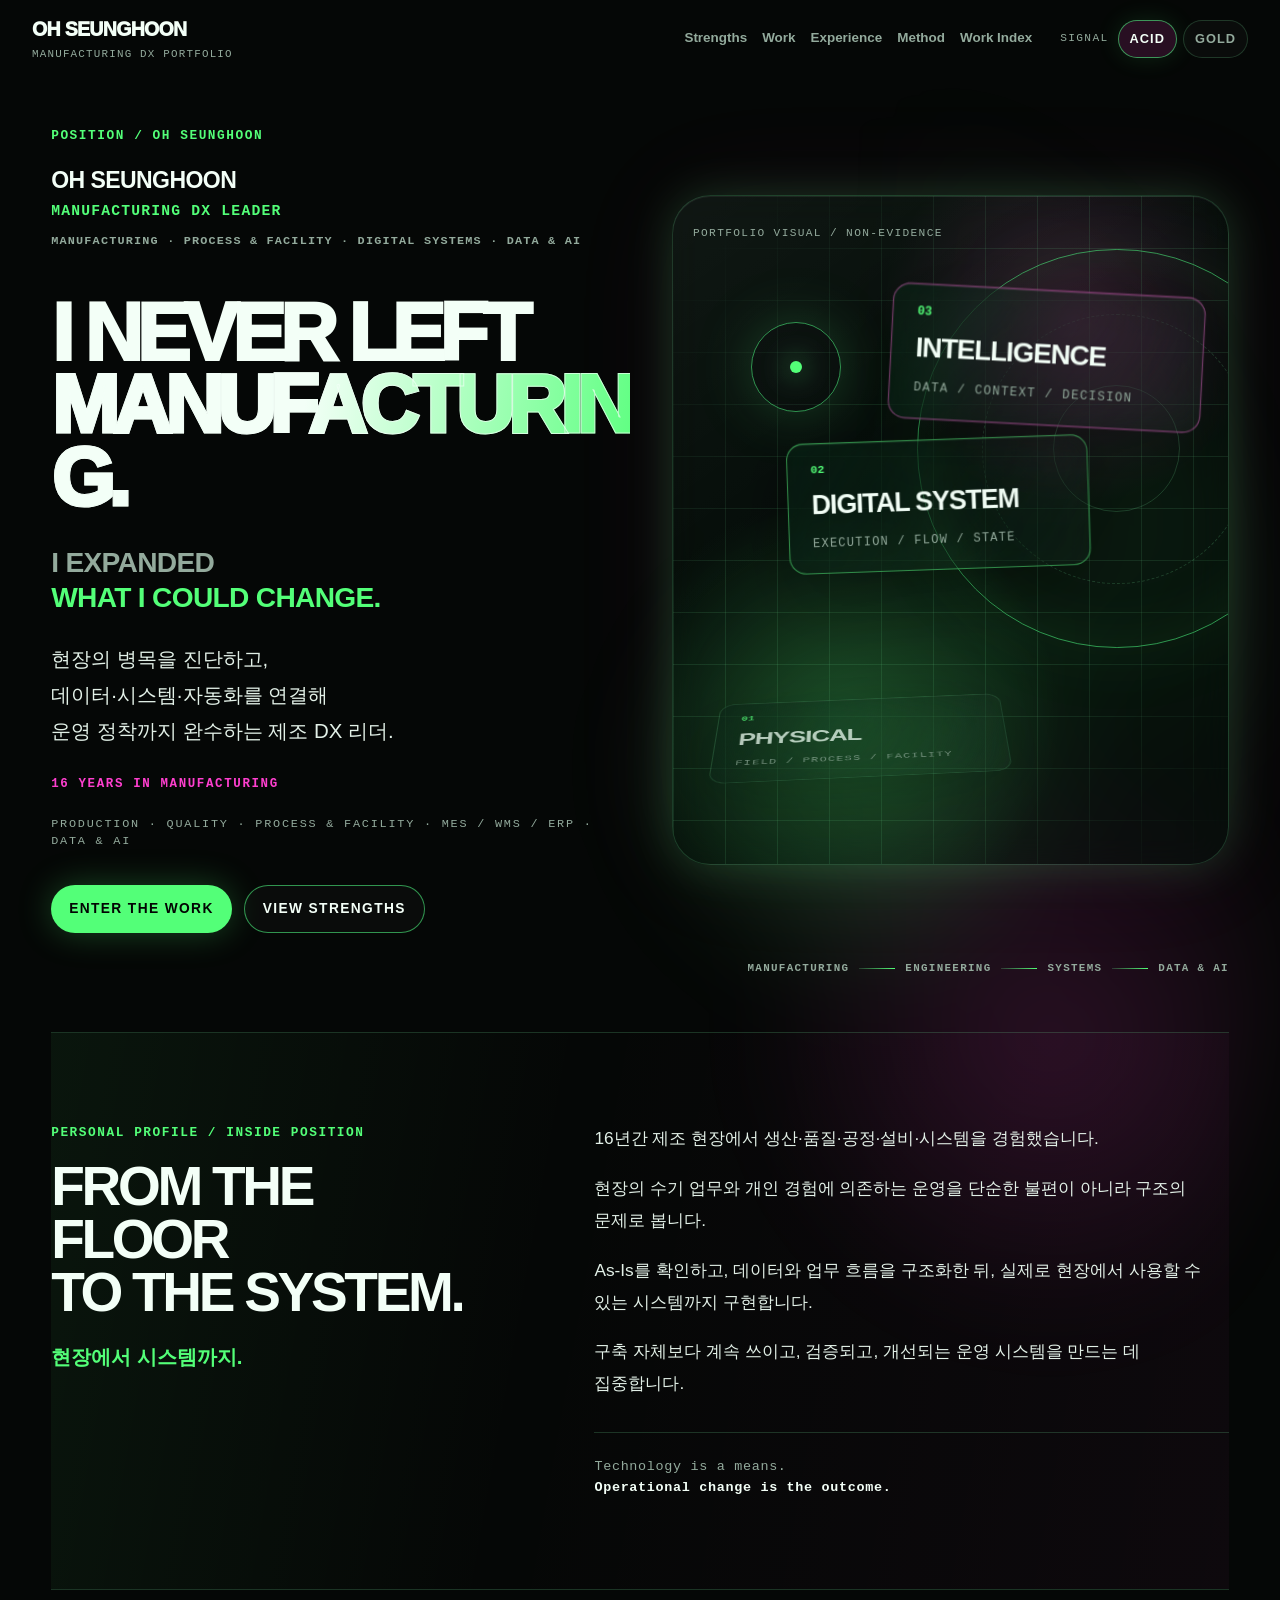
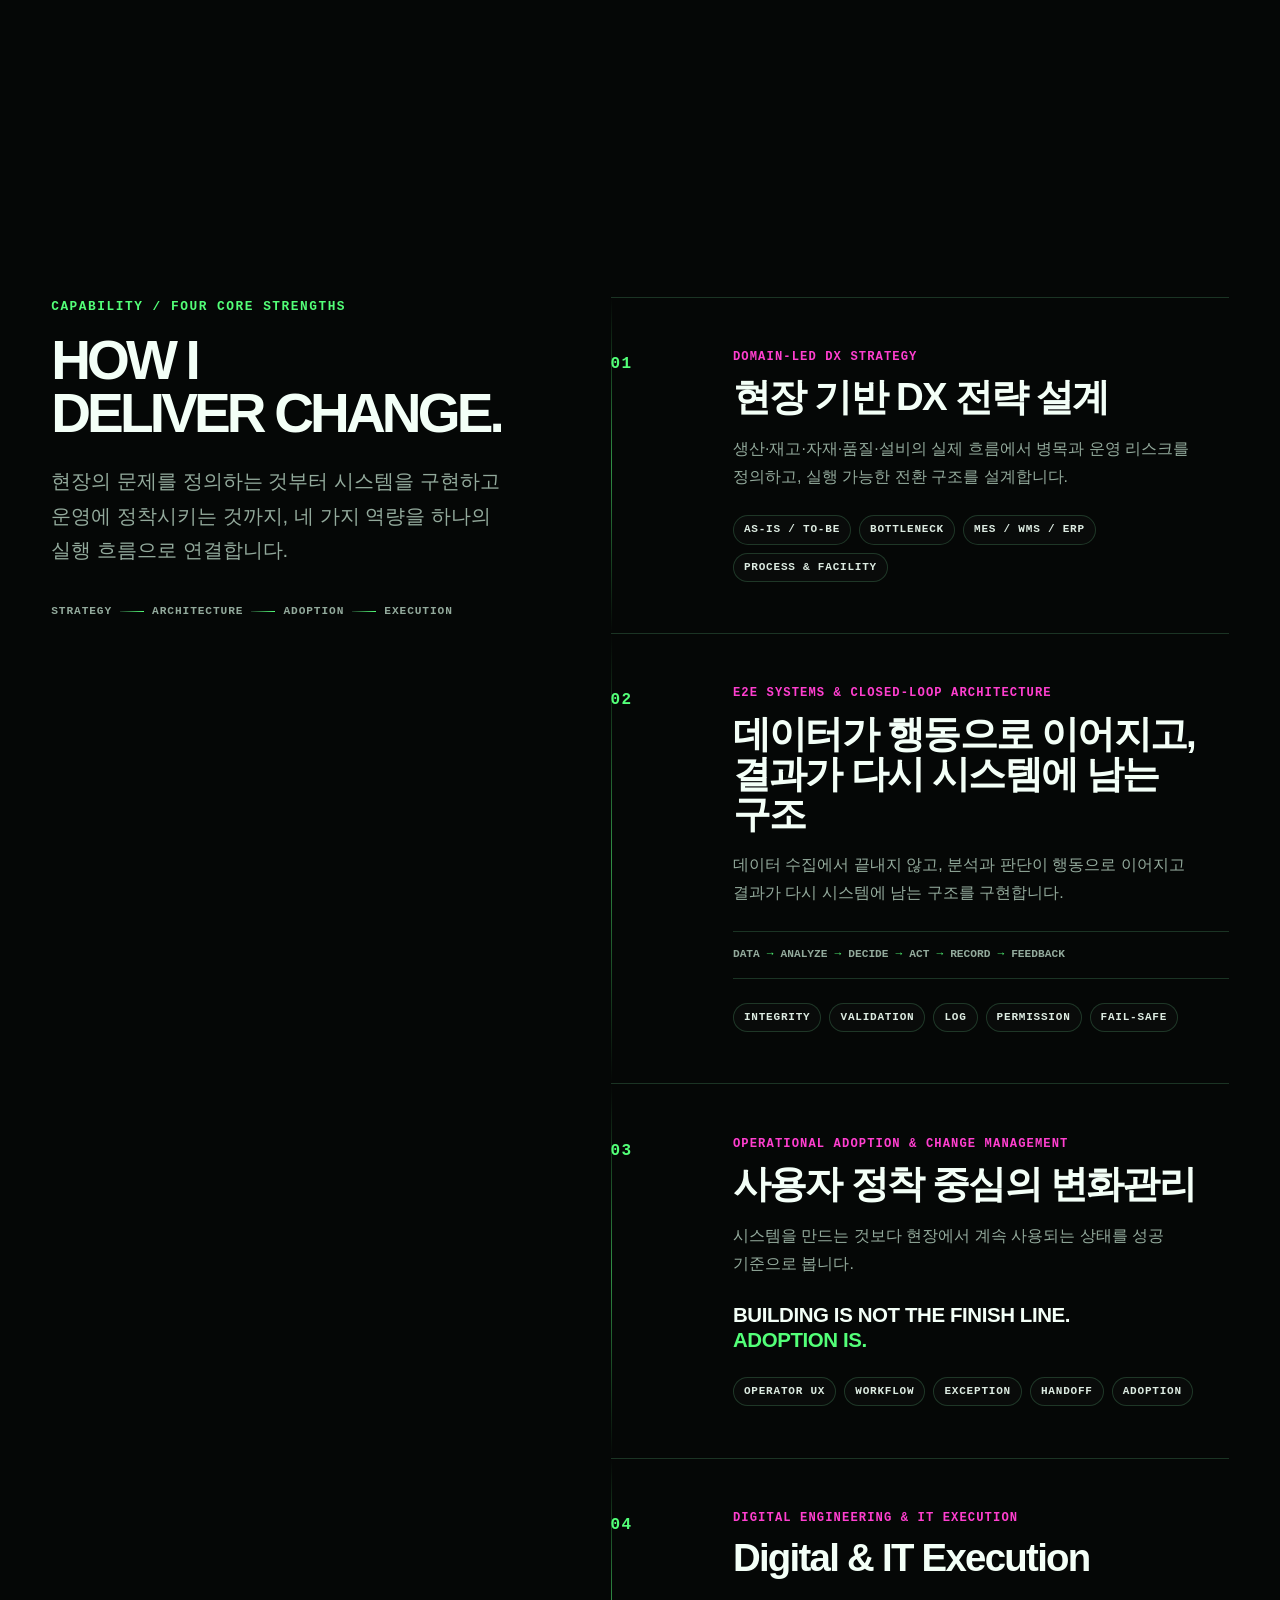
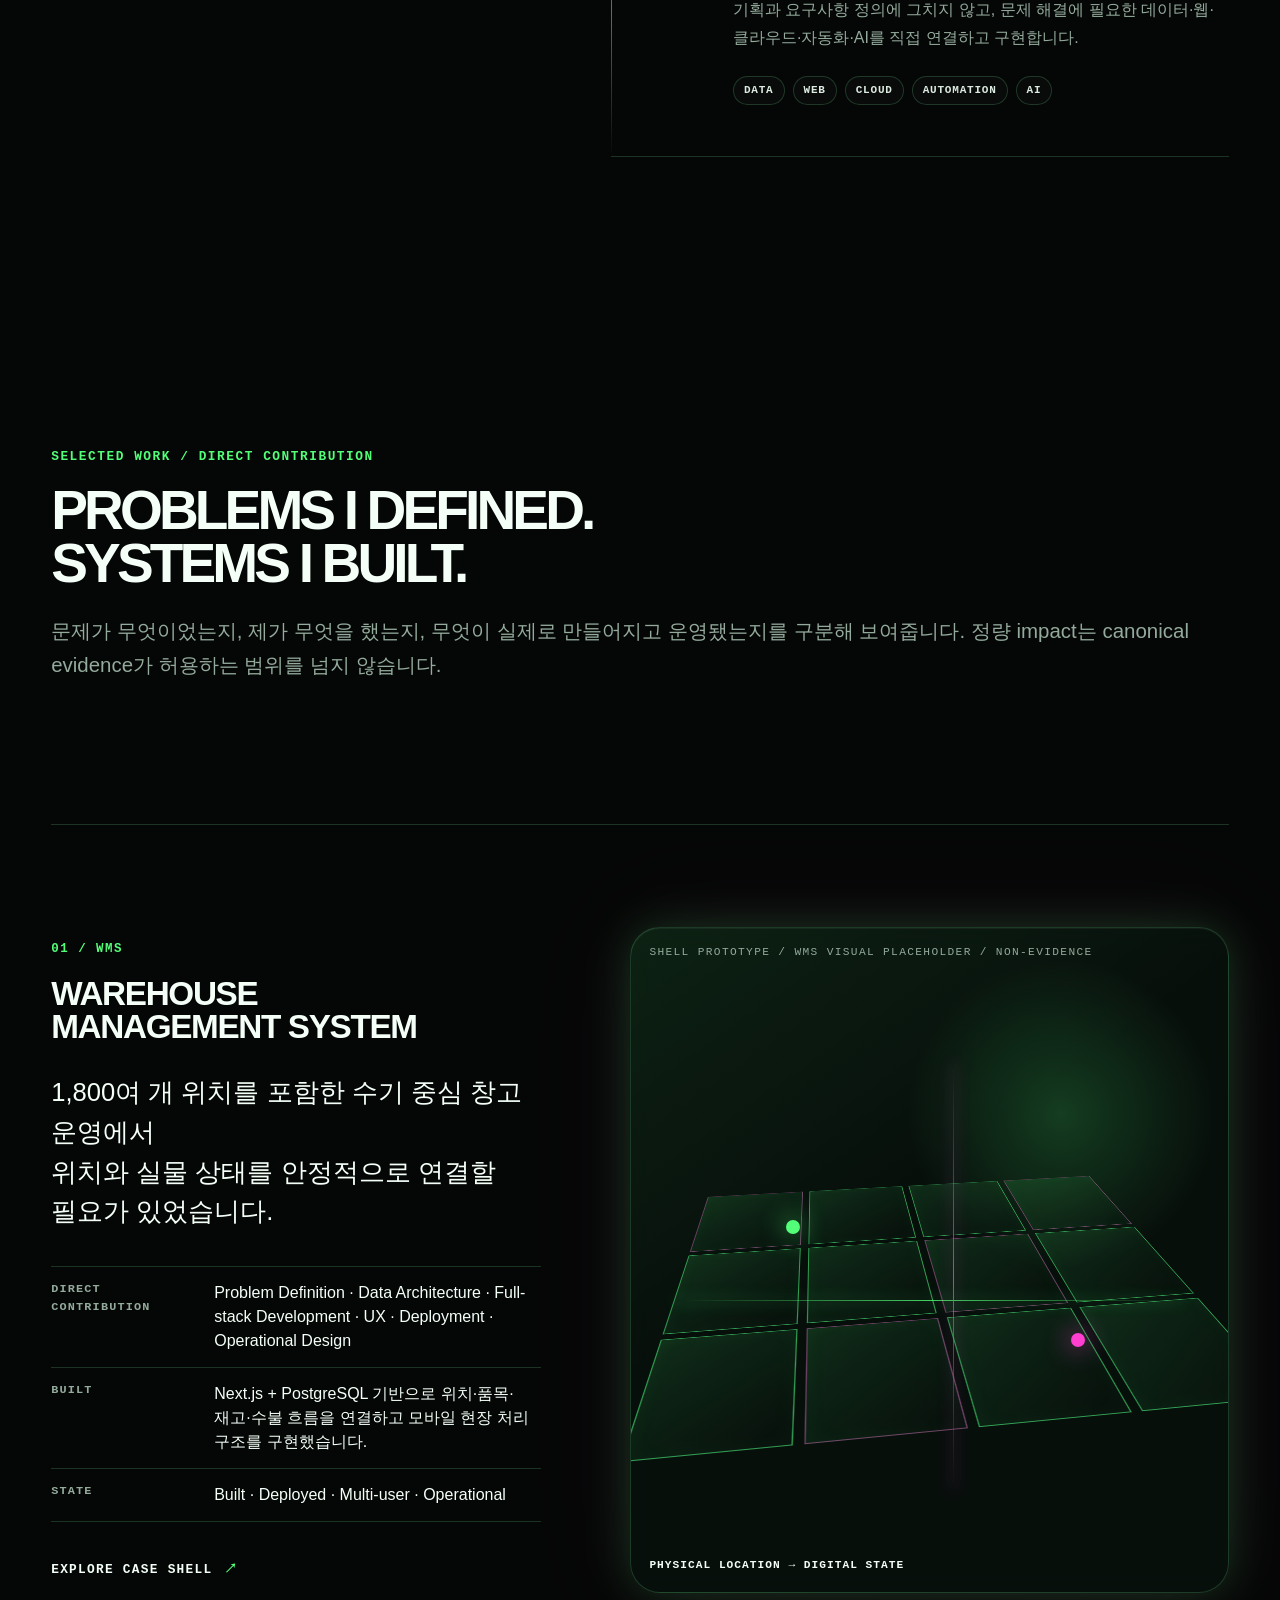
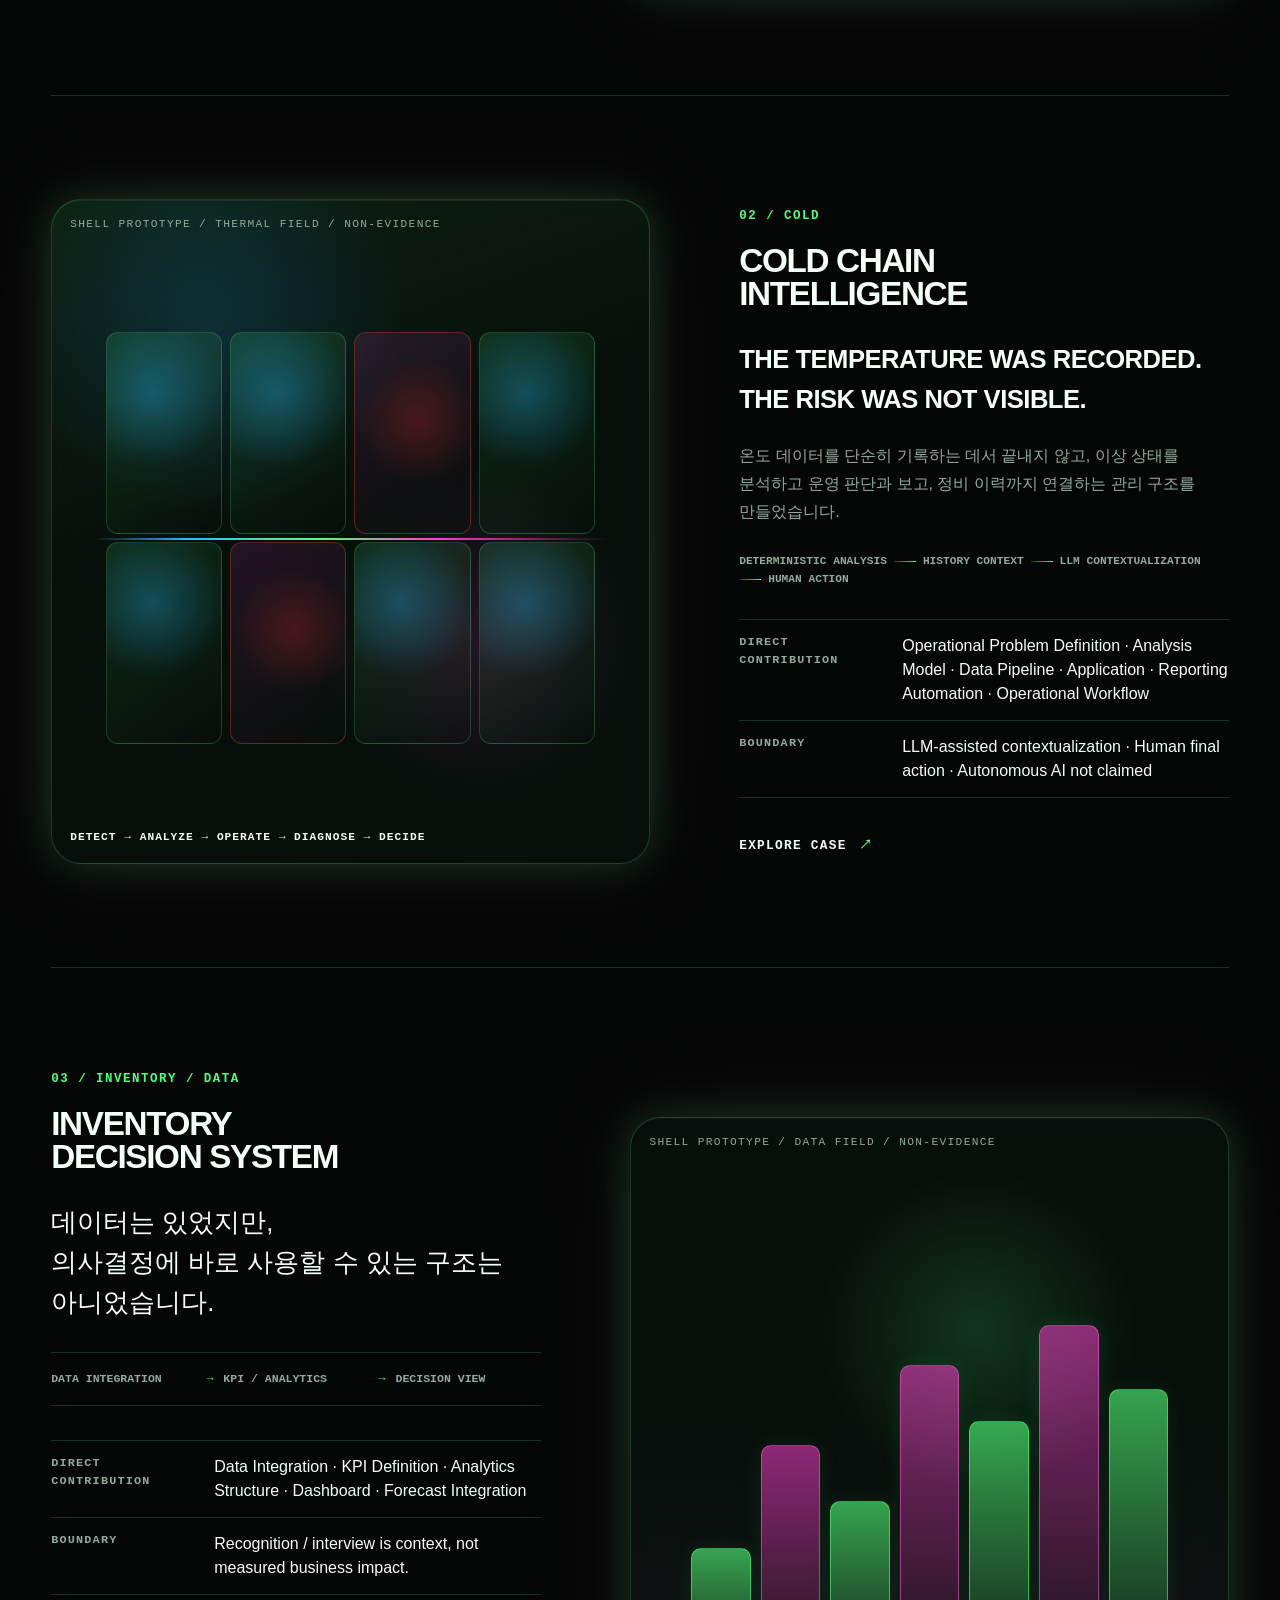
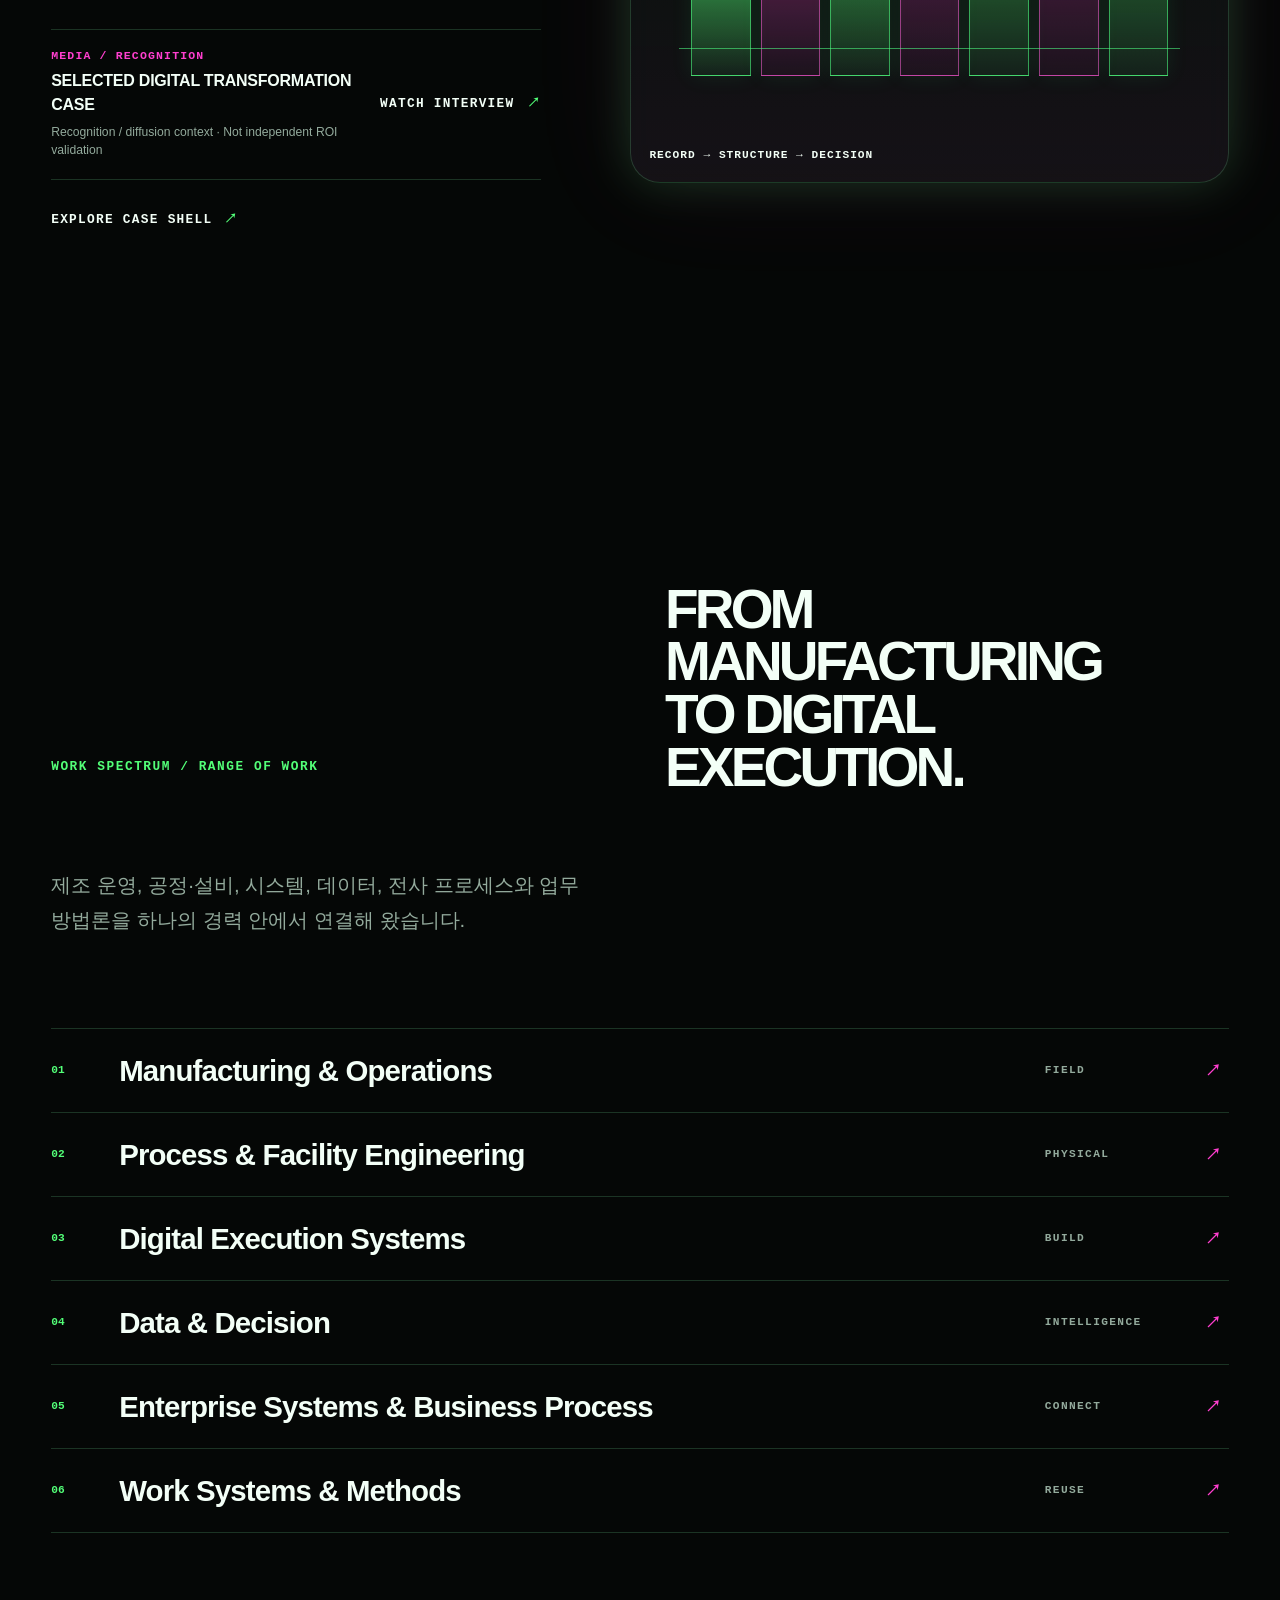
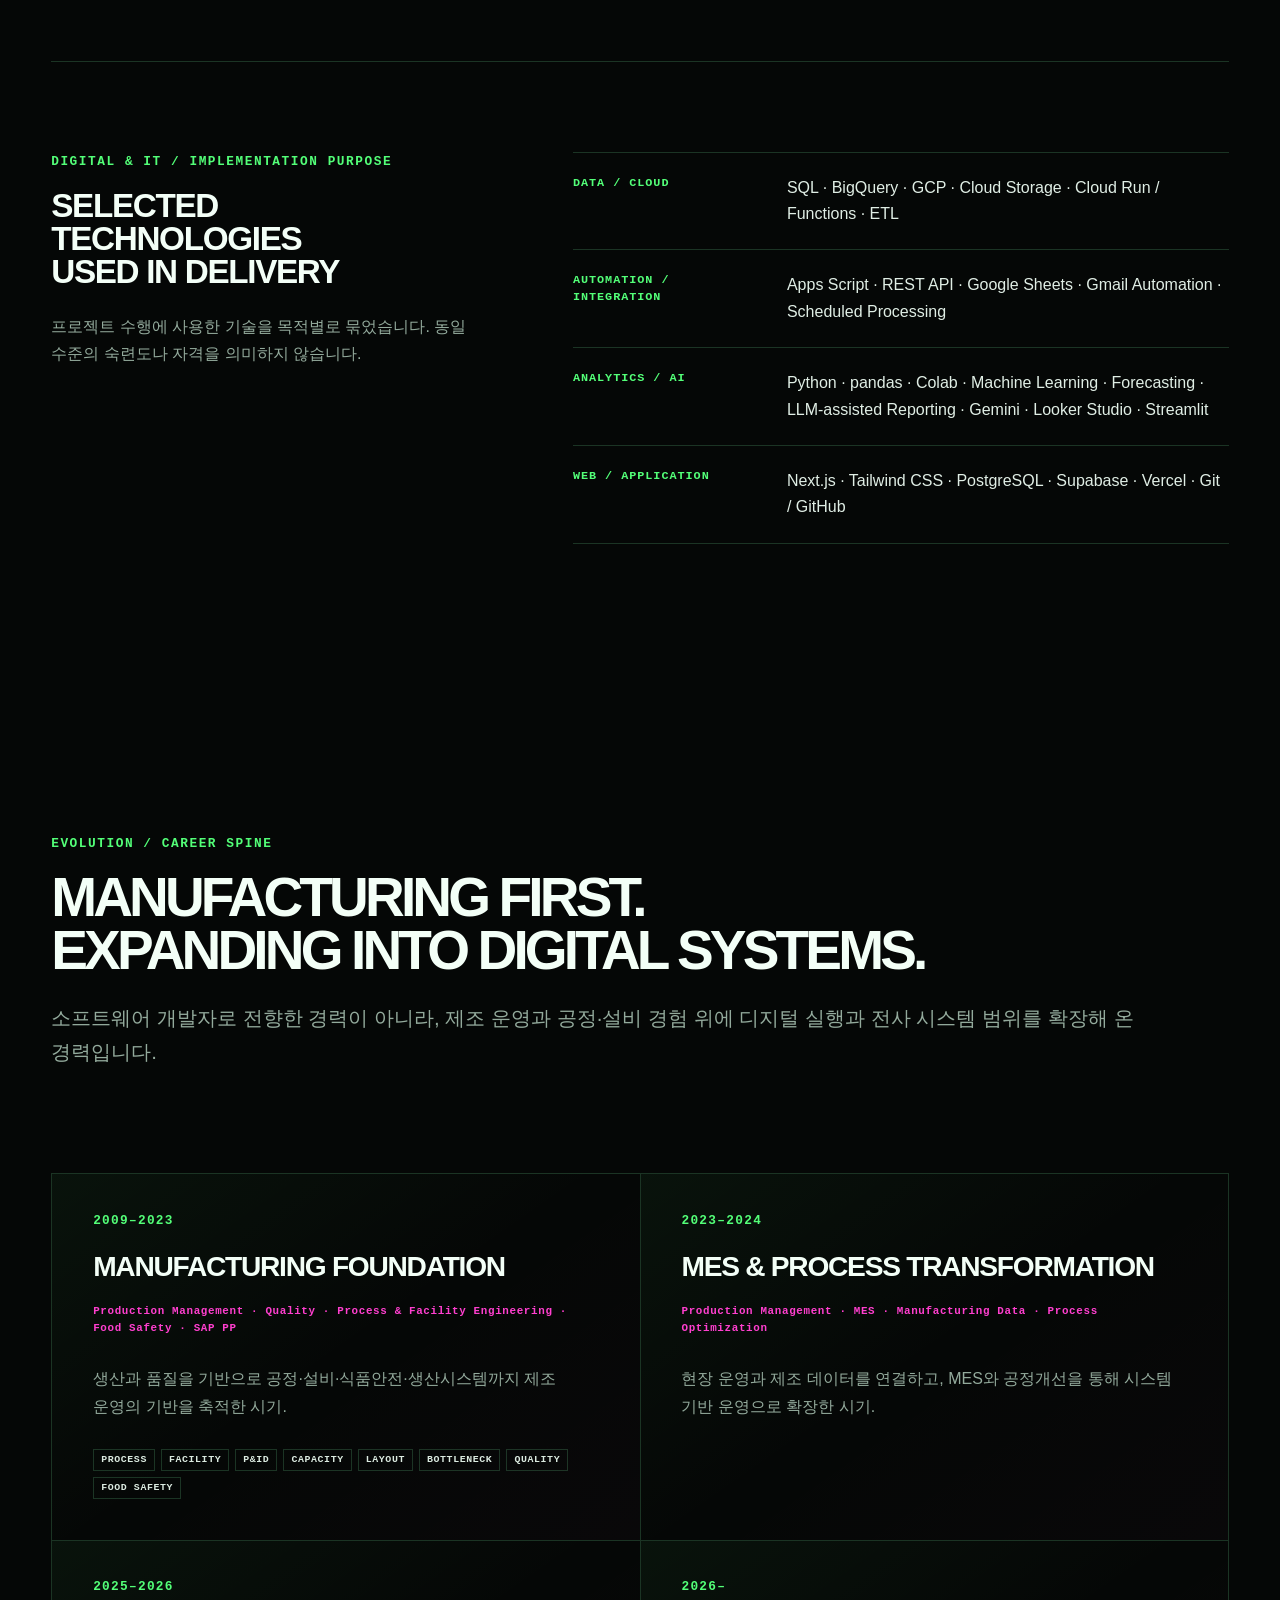
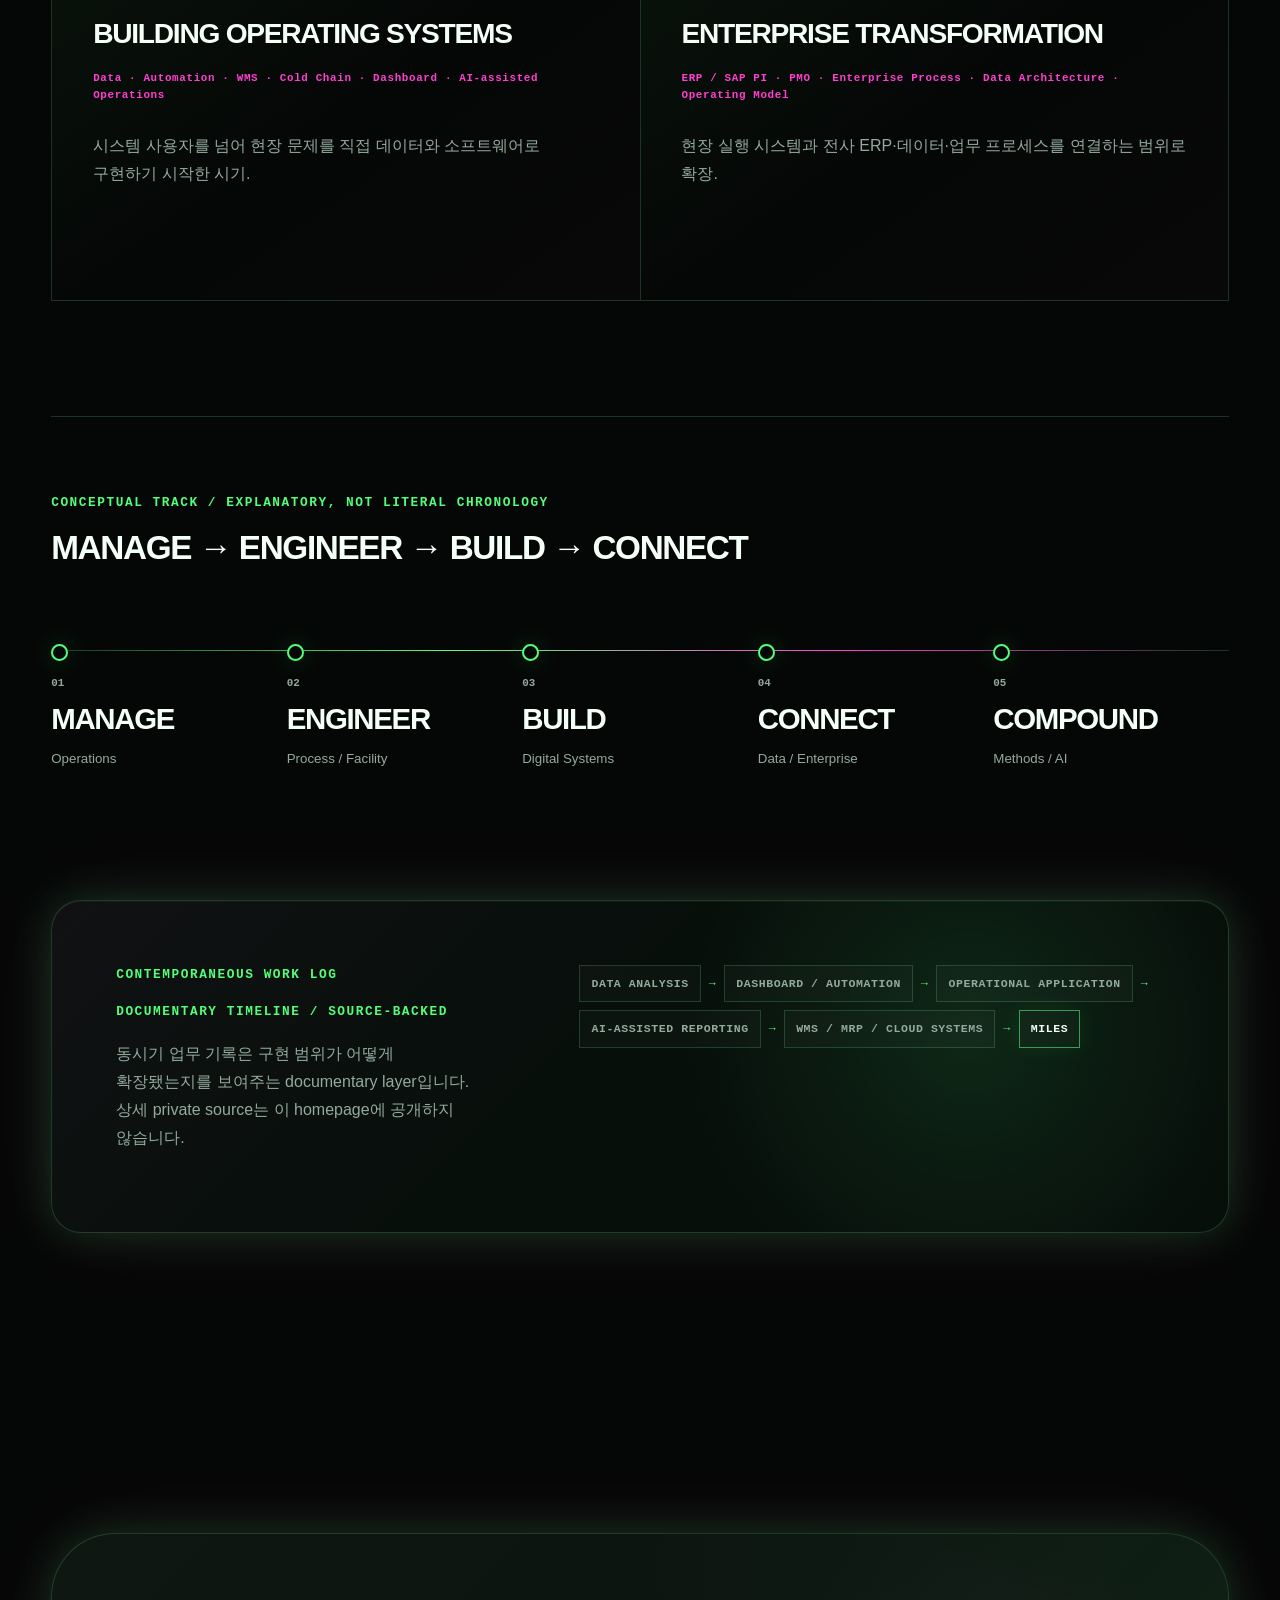
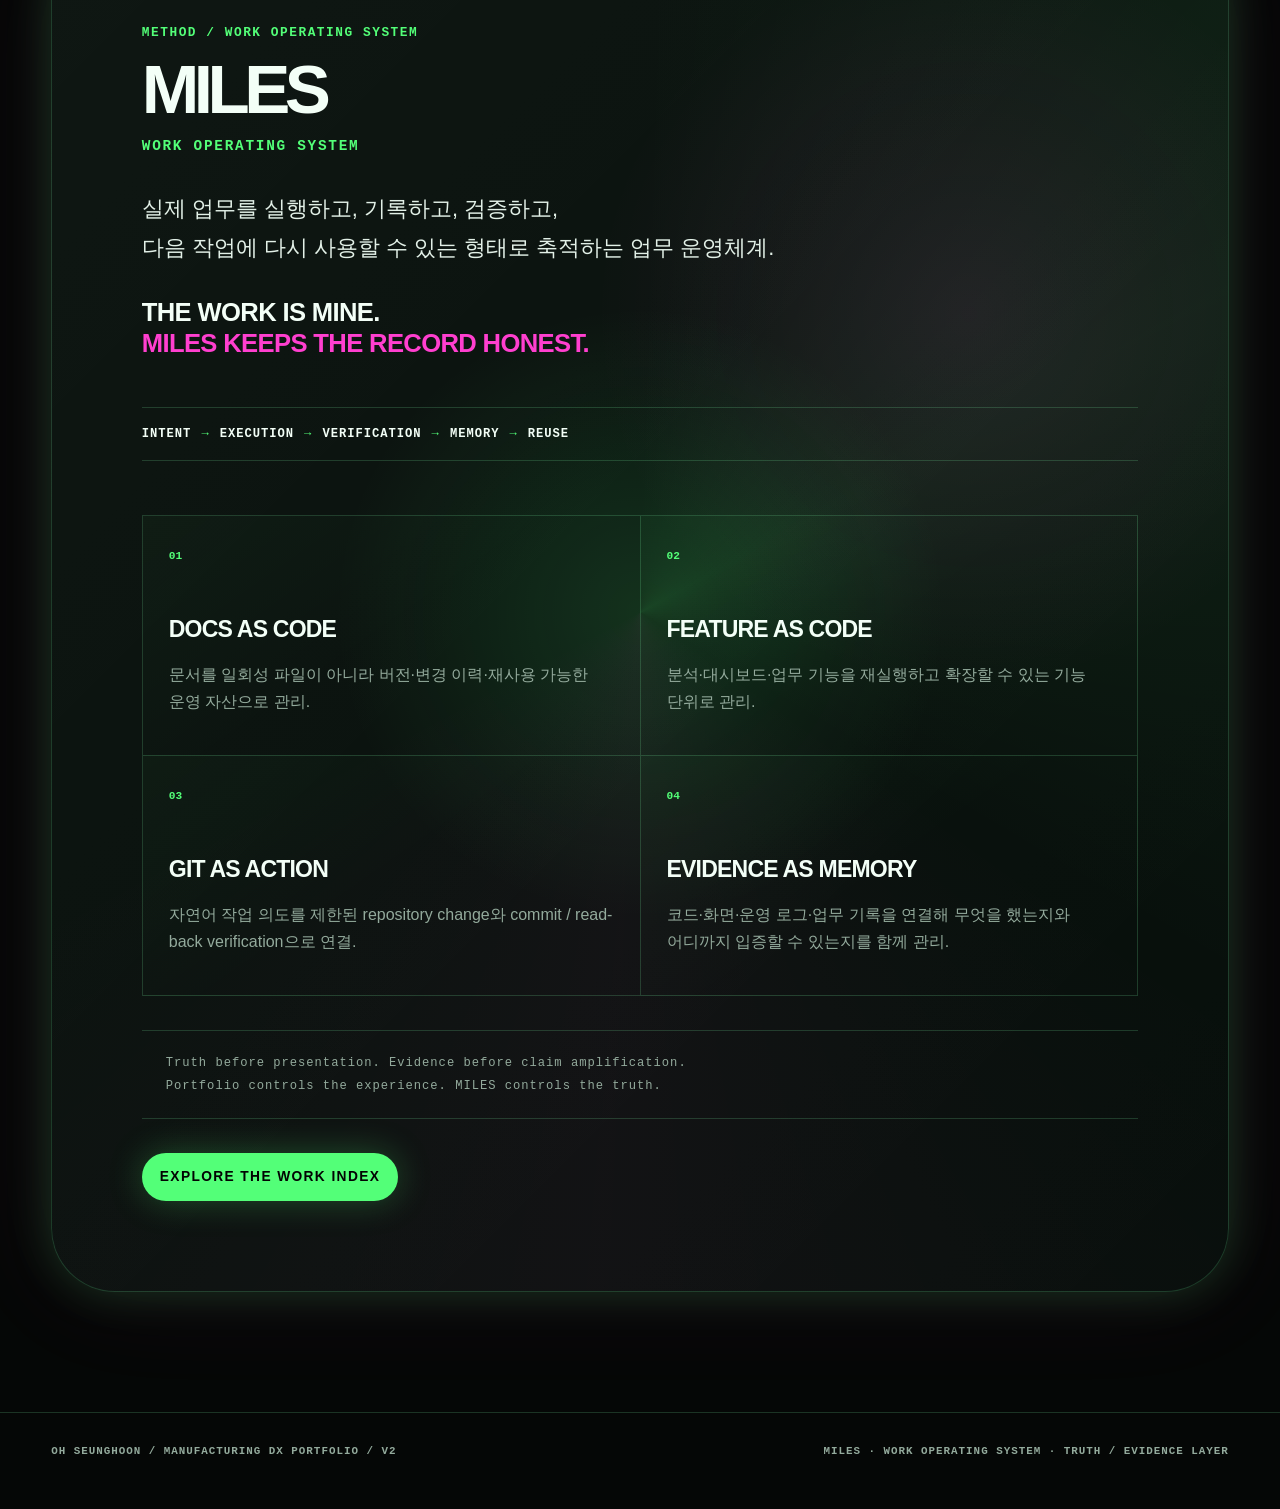
==== commit c70fae93: "Correct PORTFOLIO-001 v2 home tone" ====
--- a/workbench/PORTFOLIO-001/v2/index.html
+++ b/workbench/PORTFOLIO-001/v2/index.html
@@ -250,7 +250,7 @@
     <section class="work-spectrum section-shell" id="work-spectrum" aria-labelledby="spectrum-title">
       <div class="section-intro reveal">
         <p class="eyebrow">WORK SPECTRUM / RANGE OF WORK</p>
-        <h2 id="spectrum-title">MANUFACTURING<br>TO DIGITAL EXECUTION.</h2>
+        <h2 id="spectrum-title">FROM MANUFACTURING<br>TO DIGITAL EXECUTION.</h2>
         <p>제조 운영, 공정·설비, 시스템, 데이터, 전사 프로세스와 업무 방법론을 하나의 경력 안에서 연결해 왔습니다.</p>
       </div>
       <div class="spectrum-index" role="list">
@@ -280,7 +280,7 @@
     <section class="evolution section-shell" id="evolution" aria-labelledby="evolution-title">
       <header class="section-intro reveal">
         <p class="eyebrow">EVOLUTION / CAREER SPINE</p>
-        <h2 id="evolution-title">MANUFACTURING FIRST.<br>THE SCOPE KEPT EXPANDING.</h2>
+        <h2 id="evolution-title">MANUFACTURING FIRST.<br>EXPANDING INTO DIGITAL SYSTEMS.</h2>
         <p>소프트웨어 개발자로 전향한 경력이 아니라, 제조 운영과 공정·설비 경험 위에 디지털 실행과 전사 시스템 범위를 확장해 온 경력입니다.</p>
       </header>
 
@@ -314,7 +314,7 @@
 
       <div class="evolution-concept reveal" aria-labelledby="evolution-concept-title">
         <p class="eyebrow">CONCEPTUAL TRACK / EXPLANATORY, NOT LITERAL CHRONOLOGY</p>
-        <h3 id="evolution-concept-title">MANAGE → ENGINEER → BUILD → CONNECT → COMPOUND</h3>
+        <h3 id="evolution-concept-title">MANAGE → ENGINEER → BUILD → CONNECT</h3>
         <div class="evolution-track compact-track" aria-hidden="true">
           <div><span>01</span><strong>MANAGE</strong><small>Operations</small></div>
           <div><span>02</span><strong>ENGINEER</strong><small>Process / Facility</small></div>
@@ -327,7 +327,7 @@
       <div class="worklog-layer reveal" aria-labelledby="worklog-title">
         <div>
           <p class="eyebrow">CONTEMPORANEOUS WORK LOG</p>
-          <h3 id="worklog-title">DOCUMENTARY TIMELINE / SOURCE-BACKED</h3>
+          <p class="eyebrow" id="worklog-title">DOCUMENTARY TIMELINE / SOURCE-BACKED</p>
           <p>동시기 업무 기록은 구현 범위가 어떻게 확장됐는지를 보여주는 documentary layer입니다. 상세 private source는 이 homepage에 공개하지 않습니다.</p>
         </div>
         <div class="worklog-flow" aria-label="Abstract work-log progression">
--- a/workbench/PORTFOLIO-001/v2/styles.css
+++ b/workbench/PORTFOLIO-001/v2/styles.css
@@ -1804,3 +1804,910 @@
   .page-wms-showcase .wms-showcase-stage { padding: 50px 0; }
   .page-wms-showcase .wms-showcase-next { padding: 46px 0; }
 }
+
+/* COLD Reference Case L1 v0.5.0 — scoped thermal diagnostic presentation */
+.page-cold-case {
+  --cold-navy: #06101d;
+  --cold-deep: #02070d;
+  --cold-blue: #248fd8;
+  --cold-blue-rgb: 36, 143, 216;
+  --cold-cyan: #66ddff;
+  --cold-cyan-rgb: 102, 221, 255;
+  --cold-warning: #e2653d;
+  --cold-warning-rgb: 226, 101, 61;
+  background:
+    radial-gradient(circle at 84% 8%, rgba(var(--cold-cyan-rgb), .10), transparent 22%),
+    radial-gradient(circle at 14% 54%, rgba(var(--cold-blue-rgb), .07), transparent 28%),
+    linear-gradient(180deg, var(--cold-deep), var(--cold-navy) 38%, #050b12 72%, var(--cold-deep));
+}
+.page-cold-case::before {
+  background:
+    radial-gradient(circle at 78% 12%, rgba(var(--cold-cyan-rgb), .12), transparent 22%),
+    radial-gradient(circle at 18% 68%, rgba(var(--cold-warning-rgb), .045), transparent 24%),
+    linear-gradient(145deg, #02070d, #071522 48%, #04090f);
+}
+.page-cold-case .site-atmosphere {
+  background:
+    radial-gradient(circle at 74% 24%, rgba(var(--cold-cyan-rgb), .11), transparent 18%),
+    radial-gradient(circle at 28% 62%, rgba(var(--cold-blue-rgb), .09), transparent 24%),
+    conic-gradient(from 190deg at 56% 44%, transparent, rgba(var(--cold-cyan-rgb), .035), transparent 42%, rgba(var(--cold-warning-rgb), .025), transparent 72%);
+}
+
+.cold-case-main {
+  width: min(100%, var(--max));
+  margin: 0 auto;
+  padding: 0 clamp(22px, 4vw, 64px) 120px;
+}
+.cold-depth-nav { border-color: rgba(var(--cold-cyan-rgb), .18); }
+.page-cold-case .eyebrow,
+.cold-micro-label { color: var(--cold-cyan); }
+
+.cold-case-hero {
+  min-height: calc(100svh - 70px);
+  display: grid;
+  grid-template-columns: minmax(0, 1.08fr) minmax(430px, .92fr);
+  gap: clamp(38px, 6vw, 92px);
+  align-items: center;
+  padding: clamp(62px, 7vw, 98px) 0 clamp(64px, 7vw, 96px);
+  border-bottom: 1px solid rgba(var(--cold-cyan-rgb), .16);
+  position: relative;
+  isolation: isolate;
+}
+.cold-case-hero::before {
+  content: "";
+  position: absolute;
+  inset: 10% -8% 8% 34%;
+  z-index: -1;
+  background:
+    radial-gradient(circle at 52% 36%, rgba(var(--cold-cyan-rgb), .16), transparent 26%),
+    radial-gradient(circle at 72% 66%, rgba(var(--cold-warning-rgb), .06), transparent 22%);
+  filter: blur(34px);
+}
+.cold-hero-copy { min-width: 0; }
+.cold-hero-copy h1 {
+  margin: 0;
+  font-size: clamp(3.4rem, 6.3vw, 7rem);
+  line-height: .82;
+  letter-spacing: -.073em;
+  font-weight: 950;
+}
+.cold-hero-copy h1 span { display: block; }
+.cold-title-signal {
+  color: transparent;
+  -webkit-text-stroke: 1px rgba(210, 240, 250, .58);
+  background: linear-gradient(100deg, #f4fbff, var(--cold-cyan) 52%, var(--cold-warning) 82%, #f4fbff);
+  background-clip: text;
+  -webkit-background-clip: text;
+}
+.cold-hero-lead {
+  max-width: 770px;
+  margin: 30px 0 0;
+  color: rgba(226, 239, 247, .80);
+  font-size: clamp(1rem, 1.45vw, 1.26rem);
+  line-height: 1.78;
+}
+.cold-state-strip {
+  display: flex;
+  flex-wrap: wrap;
+  gap: 8px;
+  margin-top: 28px;
+}
+.cold-state-strip span {
+  padding: 8px 10px;
+  border: 1px solid rgba(var(--cold-cyan-rgb), .28);
+  border-radius: 999px;
+  background: rgba(var(--cold-blue-rgb), .055);
+  color: #e6f8ff;
+  font: 800 .7rem/1.2 var(--font-mono);
+  letter-spacing: .07em;
+}
+.cold-state-strip span:nth-child(3),
+.cold-state-strip span:nth-child(4) { border-color: rgba(var(--cold-warning-rgb), .24); }
+.cold-arc-line {
+  display: flex;
+  align-items: center;
+  flex-wrap: wrap;
+  gap: 8px;
+  margin: 26px 0 0;
+  color: #9bb9c8;
+  font: 800 .72rem/1.3 var(--font-mono);
+  letter-spacing: .08em;
+}
+.cold-arc-line i { color: var(--cold-cyan); font-style: normal; }
+
+.cold-hero-visual {
+  min-height: 610px;
+  position: relative;
+  overflow: hidden;
+  border: 1px solid rgba(var(--cold-cyan-rgb), .22);
+  border-radius: clamp(22px, 3vw, 38px);
+  background:
+    linear-gradient(145deg, rgba(255,255,255,.03), transparent 38%),
+    radial-gradient(circle at 70% 24%, rgba(var(--cold-cyan-rgb), .14), transparent 24%),
+    radial-gradient(circle at 30% 76%, rgba(var(--cold-warning-rgb), .07), transparent 24%),
+    rgba(4, 14, 24, .84);
+  box-shadow: inset 0 1px rgba(255,255,255,.04), 0 0 70px rgba(var(--cold-cyan-rgb), .07);
+  backdrop-filter: blur(14px);
+}
+.cold-hero-visual > .prototype-label { position: absolute; top: 18px; left: 20px; z-index: 6; color: #7893a1; }
+.cold-sensor-grid {
+  position: absolute;
+  inset: 19% 8% 18%;
+  display: grid;
+  grid-template-columns: repeat(4, 1fr);
+  grid-template-rows: repeat(3, 1fr);
+  gap: 9px;
+}
+.cold-sensor-grid i {
+  border: 1px solid rgba(var(--cold-cyan-rgb), .17);
+  background:
+    radial-gradient(circle at 46% 42%, rgba(var(--cold-cyan-rgb), .20), transparent 18%),
+    linear-gradient(150deg, rgba(var(--cold-blue-rgb), .08), transparent 56%);
+  border-radius: 10px;
+  position: relative;
+}
+.cold-sensor-grid i:nth-child(4),
+.cold-sensor-grid i:nth-child(7),
+.cold-sensor-grid i:nth-child(10) {
+  border-color: rgba(var(--cold-warning-rgb), .34);
+  background:
+    radial-gradient(circle at 54% 46%, rgba(var(--cold-warning-rgb), .22), transparent 20%),
+    linear-gradient(150deg, rgba(var(--cold-warning-rgb), .07), transparent 58%);
+}
+.cold-trace {
+  position: absolute;
+  left: 8%;
+  right: 8%;
+  height: 2px;
+  background: linear-gradient(90deg, transparent, var(--cold-cyan) 20%, rgba(var(--cold-cyan-rgb), .15) 46%, var(--cold-warning) 66%, transparent);
+  box-shadow: 0 0 18px rgba(var(--cold-cyan-rgb), .18);
+  transform-origin: left center;
+}
+.trace-a { top: 38%; transform: rotate(-2deg); }
+.trace-b { top: 51%; transform: rotate(1.4deg); opacity: .72; }
+.trace-c { top: 64%; transform: rotate(-1deg); opacity: .48; }
+.cold-diagnostic-node {
+  position: absolute;
+  z-index: 4;
+  min-width: 136px;
+  padding: 11px 13px;
+  border: 1px solid rgba(var(--cold-cyan-rgb), .22);
+  border-radius: 10px;
+  background: rgba(4, 15, 25, .86);
+  backdrop-filter: blur(10px);
+}
+.cold-diagnostic-node small { display: block; color: #7f9dab; font: 700 .62rem/1 var(--font-mono); letter-spacing: .09em; }
+.cold-diagnostic-node strong { display: block; margin-top: 7px; font-size: .92rem; }
+.node-detect { left: 7%; bottom: 11%; }
+.node-analyze { left: 39%; top: 42%; }
+.node-decide { right: 7%; top: 18%; border-color: rgba(var(--cold-warning-rgb), .34); }
+.cold-visual-caption {
+  position: absolute;
+  left: 20px;
+  right: 20px;
+  bottom: 18px;
+  margin: 0;
+  color: #7893a1;
+  font: 750 .68rem/1.4 var(--font-mono);
+  letter-spacing: .08em;
+}
+
+.cold-story-section {
+  display: grid;
+  grid-template-columns: 190px minmax(0, 1fr);
+  gap: clamp(34px, 6vw, 88px);
+  padding: clamp(62px, 7vw, 92px) 0;
+  border-bottom: 1px solid rgba(var(--cold-cyan-rgb), .14);
+}
+.cold-section-index { padding-top: 7px; }
+.cold-section-index span { color: var(--cold-cyan); font: 850 1rem/1 var(--font-mono); }
+.cold-section-index p { margin: 16px 0 0; color: #7893a1; font: 750 .7rem/1.5 var(--font-mono); letter-spacing: .08em; }
+.cold-story-body h2,
+.cold-proof-band h2,
+.cold-next-depth h2 {
+  margin: 0;
+  font-size: clamp(2.5rem, 4.8vw, 5.2rem);
+  line-height: .9;
+  letter-spacing: -.06em;
+}
+.cold-prose { max-width: 900px; margin-top: 24px; }
+.cold-prose p { margin: 0 0 16px; color: rgba(224, 237, 245, .80); font-size: clamp(1rem, 1.3vw, 1.16rem); line-height: 1.82; }
+.cold-signal-statement { margin: 24px 0 0; color: var(--cold-cyan); font-size: clamp(1.1rem, 1.8vw, 1.55rem); font-weight: 900; letter-spacing: -.02em; }
+.cold-micro-label { margin: 0; font: 800 .68rem/1.35 var(--font-mono); letter-spacing: .09em; }
+
+.cold-flow,
+.cold-observation-ladder,
+.cold-risk-flow,
+.cold-human-ai-boundary > div {
+  display: flex;
+  align-items: center;
+  flex-wrap: wrap;
+  gap: 7px;
+  margin-top: 24px;
+  padding: 13px 0;
+  border-block: 1px solid rgba(var(--cold-cyan-rgb), .15);
+  color: #86a5b5;
+  font: 800 .7rem/1.35 var(--font-mono);
+  letter-spacing: .055em;
+}
+.cold-flow span,
+.cold-observation-ladder span,
+.cold-observation-ladder strong,
+.cold-risk-flow span,
+.cold-risk-flow strong,
+.cold-human-ai-boundary > div span,
+.cold-human-ai-boundary > div strong {
+  padding: 8px 10px;
+  border: 1px solid rgba(var(--cold-cyan-rgb), .17);
+  background: rgba(var(--cold-blue-rgb), .035);
+}
+.cold-flow i,
+.cold-observation-ladder i,
+.cold-risk-flow i,
+.cold-human-ai-boundary > div i { color: var(--cold-cyan); font-style: normal; }
+.cold-observation-ladder strong,
+.cold-risk-flow strong,
+.cold-human-ai-boundary > div strong { color: #f0fbff; border-color: rgba(var(--cold-warning-rgb), .28); }
+
+.cold-intelligence-flow {
+  display: grid;
+  grid-template-columns: minmax(0, 1fr);
+  gap: 7px;
+  margin-top: 28px;
+  max-width: 980px;
+}
+.cold-intelligence-flow span,
+.cold-intelligence-flow strong {
+  position: relative;
+  padding: 12px 14px;
+  border: 1px solid rgba(var(--cold-cyan-rgb), .16);
+  background: linear-gradient(90deg, rgba(var(--cold-blue-rgb), .055), transparent 70%);
+  font: 800 .72rem/1.35 var(--font-mono);
+  letter-spacing: .05em;
+}
+.cold-intelligence-flow span:nth-of-type(4) { border-color: rgba(var(--cold-cyan-rgb), .28); }
+.cold-intelligence-flow strong { color: #f2fbff; border-color: rgba(var(--cold-warning-rgb), .34); background: linear-gradient(90deg, rgba(var(--cold-warning-rgb), .075), transparent 72%); }
+.cold-intelligence-flow > i { color: var(--cold-cyan); font-style: normal; margin-left: 14px; transform: rotate(90deg); width: max-content; }
+
+.cold-operating-context {
+  display: grid;
+  grid-template-columns: minmax(0, .9fr) minmax(0, 1.1fr);
+  gap: clamp(28px, 5vw, 70px);
+  margin-top: 28px;
+  align-items: start;
+}
+.cold-human-ai-boundary {
+  padding: 22px;
+  border: 1px solid rgba(var(--cold-cyan-rgb), .18);
+  border-radius: 16px;
+  background: linear-gradient(145deg, rgba(var(--cold-blue-rgb), .055), transparent 62%);
+}
+.cold-human-ai-boundary > div { margin-top: 14px; }
+.cold-human-ai-boundary small { display: block; margin-top: 14px; color: #7893a1; font: 700 .65rem/1.5 var(--font-mono); letter-spacing: .05em; }
+
+.cold-observation-module,
+.cold-decision-module {
+  margin-top: 34px;
+  padding: clamp(24px, 3vw, 36px);
+  border: 1px solid rgba(var(--cold-cyan-rgb), .17);
+  border-radius: 18px;
+  background:
+    linear-gradient(145deg, rgba(var(--cold-blue-rgb), .045), transparent 62%),
+    rgba(4, 13, 22, .56);
+}
+.cold-observation-module header,
+.cold-decision-module header { display: grid; grid-template-columns: minmax(0, .7fr) minmax(0, 1.3fr); gap: 24px; align-items: end; }
+.cold-observation-module h3,
+.cold-decision-module h3 { margin: 0; font-size: clamp(1.6rem, 3vw, 3rem); line-height: .95; letter-spacing: -.045em; }
+.cold-observation-grid {
+  margin: 28px 0 0;
+  display: grid;
+  grid-template-columns: repeat(4, minmax(0, 1fr));
+  border-top: 1px solid rgba(var(--cold-cyan-rgb), .14);
+  border-left: 1px solid rgba(var(--cold-cyan-rgb), .14);
+}
+.cold-observation-grid > div {
+  min-height: 132px;
+  padding: 16px;
+  border-right: 1px solid rgba(var(--cold-cyan-rgb), .14);
+  border-bottom: 1px solid rgba(var(--cold-cyan-rgb), .14);
+  background: rgba(255,255,255,.008);
+}
+.cold-observation-grid > div:nth-child(n+5) { grid-column: span 2; }
+.cold-observation-grid dt { color: #7893a1; font: 750 .64rem/1.4 var(--font-mono); letter-spacing: .06em; }
+.cold-observation-grid dd { margin: 22px 0 0; color: #eefaff; font: 900 clamp(.86rem, 1.2vw, 1.08rem)/1.4 var(--font-mono); }
+.cold-observation-grid > div:nth-child(6) dd,
+.cold-observation-grid > div:nth-child(7) dd { color: #ffd0c1; }
+.cold-criteria-note {
+  margin: 18px 0 0;
+  color: #7893a1;
+  font: 700 .68rem/1.55 var(--font-mono);
+  letter-spacing: .035em;
+}
+.cold-criteria-note strong { color: var(--cold-warning); }
+
+.cold-decision-module { border-color: rgba(var(--cold-warning-rgb), .20); }
+.cold-option-grid {
+  display: grid;
+  grid-template-columns: repeat(3, minmax(0, 1fr));
+  margin-top: 28px;
+  border-top: 1px solid rgba(var(--cold-warning-rgb), .16);
+  border-left: 1px solid rgba(var(--cold-warning-rgb), .16);
+}
+.cold-option-grid article {
+  min-height: 250px;
+  padding: 22px;
+  border-right: 1px solid rgba(var(--cold-warning-rgb), .16);
+  border-bottom: 1px solid rgba(var(--cold-warning-rgb), .16);
+  background: linear-gradient(150deg, rgba(var(--cold-warning-rgb), .03), transparent 62%);
+}
+.cold-option-grid article > span { color: var(--cold-warning); font: 900 1rem/1 var(--font-mono); }
+.cold-option-grid strong { display: block; margin-top: 42px; font-size: clamp(1rem, 1.55vw, 1.32rem); line-height: 1.25; }
+.cold-option-grid p { margin: 16px 0 0; color: #7893a1; line-height: 1.7; }
+.cold-investment-boundary {
+  margin: 18px 0 0;
+  padding-top: 15px;
+  border-top: 1px solid rgba(var(--cold-warning-rgb), .15);
+  color: #91aab6;
+  font: 800 .68rem/1.5 var(--font-mono);
+  letter-spacing: .045em;
+}
+
+.cold-proof-band {
+  display: grid;
+  grid-template-columns: repeat(2, minmax(0, 1fr));
+  margin-top: clamp(54px, 6vw, 82px);
+  border: 1px solid rgba(var(--cold-cyan-rgb), .16);
+}
+.cold-proof-band > div { padding: clamp(28px, 4vw, 46px); }
+.cold-proof-band ul { margin: 26px 0 0; padding-left: 20px; color: #8ba7b5; }
+.cold-proof-band li { margin-bottom: 10px; line-height: 1.6; }
+.cold-boundary-panel { border-left: 1px solid rgba(var(--cold-warning-rgb), .18); background: linear-gradient(145deg, rgba(var(--cold-warning-rgb), .035), transparent 68%); }
+.cold-boundary-panel > p:not(.eyebrow):not(.cold-boundary-principle) { margin: 24px 0 0; color: #8ba7b5; line-height: 1.72; }
+.cold-boundary-principle { margin: 26px 0 0; padding-top: 16px; border-top: 1px solid rgba(var(--cold-warning-rgb), .16); color: #eefaff; font: 850 .72rem/1.5 var(--font-mono); letter-spacing: .07em; }
+
+.cold-next-depth { padding: clamp(62px, 7vw, 92px) 0 18px; }
+.cold-next-grid {
+  display: grid;
+  grid-template-columns: repeat(2, minmax(0, 1fr));
+  margin-top: 32px;
+  border-top: 1px solid rgba(var(--cold-cyan-rgb), .15);
+  border-left: 1px solid rgba(var(--cold-cyan-rgb), .15);
+}
+.cold-next-card {
+  min-height: 205px;
+  position: relative;
+  display: flex;
+  flex-direction: column;
+  padding: 26px;
+  border-right: 1px solid rgba(var(--cold-cyan-rgb), .15);
+  border-bottom: 1px solid rgba(var(--cold-cyan-rgb), .15);
+  text-decoration: none;
+  background: linear-gradient(145deg, rgba(var(--cold-blue-rgb), .035), transparent 65%);
+}
+.cold-next-card span { color: var(--cold-cyan); font: 750 .68rem/1.3 var(--font-mono); letter-spacing: .08em; }
+.cold-next-card strong { margin-top: 38px; font-size: clamp(1.2rem, 2vw, 2rem); letter-spacing: -.03em; }
+.cold-next-card small { margin-top: 10px; max-width: 460px; color: #7893a1; line-height: 1.55; }
+.cold-next-card b { position: absolute; right: 26px; bottom: 22px; color: var(--cold-warning); font-size: 1.35rem; }
+.cold-back-links { display: flex; flex-wrap: wrap; gap: 12px; margin-top: 26px; }
+.cold-boundary-note { margin: 18px 0 0; color: #7893a1; font: 750 .68rem/1.45 var(--font-mono); letter-spacing: .07em; }
+
+@media (max-width: 1080px) {
+  .cold-case-hero { grid-template-columns: 1fr; min-height: auto; }
+  .cold-hero-visual { min-height: 560px; }
+  .cold-story-section { grid-template-columns: 130px minmax(0, 1fr); gap: 38px; }
+  .cold-operating-context { grid-template-columns: 1fr; }
+  .cold-observation-grid { grid-template-columns: repeat(2, minmax(0, 1fr)); }
+  .cold-observation-grid > div:nth-child(n+5) { grid-column: span 1; }
+}
+
+@media (max-width: 720px) {
+  .cold-case-main { padding-inline: 18px; padding-bottom: 84px; }
+  .cold-case-hero { padding-top: 48px; padding-bottom: 60px; gap: 40px; }
+  .cold-hero-copy h1 { font-size: clamp(2.8rem, 14vw, 4.7rem); line-height: .84; }
+  .cold-state-strip { gap: 6px; }
+  .cold-state-strip span { font-size: .64rem; }
+  .cold-arc-line { display: grid; grid-template-columns: 1fr; gap: 4px; }
+  .cold-arc-line i { transform: rotate(90deg); width: max-content; margin-left: 12px; }
+  .cold-hero-visual { min-height: 455px; border-radius: 20px; }
+  .cold-sensor-grid { inset: 23% 6% 19%; gap: 5px; }
+  .cold-diagnostic-node { min-width: 110px; padding: 9px 10px; }
+  .node-detect { left: 4%; bottom: 9%; }
+  .node-analyze { left: 26%; top: 44%; }
+  .node-decide { right: 4%; top: 17%; }
+  .cold-story-section { grid-template-columns: 1fr; gap: 20px; padding: 52px 0; }
+  .cold-section-index { display: flex; align-items: center; gap: 12px; }
+  .cold-section-index p { margin: 0; }
+  .cold-story-body h2,
+  .cold-proof-band h2,
+  .cold-next-depth h2 { font-size: clamp(2.35rem, 10.8vw, 3.55rem); line-height: .93; }
+  .cold-flow,
+  .cold-observation-ladder,
+  .cold-risk-flow,
+  .cold-human-ai-boundary > div { display: grid; grid-template-columns: 1fr; align-items: start; }
+  .cold-flow i,
+  .cold-observation-ladder i,
+  .cold-risk-flow i,
+  .cold-human-ai-boundary > div i { transform: rotate(90deg); width: max-content; margin-left: 12px; }
+  .cold-intelligence-flow span,
+  .cold-intelligence-flow strong { font-size: .66rem; }
+  .cold-observation-module,
+  .cold-decision-module { padding: 22px 18px; border-radius: 16px; }
+  .cold-observation-module header,
+  .cold-decision-module header { grid-template-columns: 1fr; gap: 12px; }
+  .cold-observation-grid { grid-template-columns: 1fr; }
+  .cold-option-grid { grid-template-columns: 1fr; }
+  .cold-option-grid article { min-height: 205px; }
+  .cold-proof-band { grid-template-columns: 1fr; }
+  .cold-boundary-panel { border-left: 0; border-top: 1px solid rgba(var(--cold-warning-rgb), .18); }
+  .cold-next-depth { padding: 58px 0 18px; }
+  .cold-next-grid { grid-template-columns: 1fr; }
+  .cold-next-card { min-height: 190px; }
+}
+
+/* COLD Reference Case L2 Showcase v0.5.1 — scoped evidence-first presentation */
+.page-cold-showcase {
+  --cold-l2-deep: #02070d;
+  --cold-l2-navy: #06121f;
+  --cold-l2-blue: #238fcf;
+  --cold-l2-blue-rgb: 35, 143, 207;
+  --cold-l2-cyan: #67e1ff;
+  --cold-l2-cyan-rgb: 103, 225, 255;
+  --cold-l2-warning: #e86c42;
+  --cold-l2-warning-rgb: 232, 108, 66;
+  background:
+    radial-gradient(circle at 86% 7%, rgba(var(--cold-l2-cyan-rgb), .09), transparent 22%),
+    radial-gradient(circle at 12% 48%, rgba(var(--cold-l2-blue-rgb), .06), transparent 26%),
+    linear-gradient(180deg, var(--cold-l2-deep), var(--cold-l2-navy) 42%, #050b12 76%, var(--cold-l2-deep));
+}
+.page-cold-showcase::before {
+  background:
+    radial-gradient(circle at 80% 12%, rgba(var(--cold-l2-cyan-rgb), .12), transparent 23%),
+    radial-gradient(circle at 18% 72%, rgba(var(--cold-l2-warning-rgb), .04), transparent 23%),
+    linear-gradient(145deg, #02070d, #071522 48%, #04090f);
+}
+.page-cold-showcase .site-atmosphere {
+  background:
+    radial-gradient(circle at 72% 22%, rgba(var(--cold-l2-cyan-rgb), .095), transparent 18%),
+    radial-gradient(circle at 30% 64%, rgba(var(--cold-l2-blue-rgb), .075), transparent 24%);
+  animation: none;
+}
+.page-cold-showcase .eyebrow { color: var(--cold-l2-cyan); }
+
+.cold-showcase-main {
+  width: min(100%, var(--max));
+  margin: 0 auto;
+  padding: 0 clamp(22px, 4vw, 64px) 96px;
+}
+.cold-showcase-depth-nav { border-color: rgba(var(--cold-l2-cyan-rgb), .18); }
+
+.cold-showcase-hero {
+  display: grid;
+  grid-template-columns: minmax(0, 1.12fr) minmax(320px, .88fr);
+  gap: clamp(36px, 6vw, 90px);
+  align-items: end;
+  padding: clamp(56px, 6vw, 88px) 0 clamp(42px, 5vw, 62px);
+  border-bottom: 1px solid rgba(var(--cold-l2-cyan-rgb), .15);
+}
+.cold-showcase-hero h1 {
+  margin: 0;
+  font-size: clamp(4rem, 7.4vw, 8rem);
+  line-height: .8;
+  letter-spacing: -.078em;
+  font-weight: 950;
+}
+.cold-showcase-hero h1 span { display: block; }
+.cold-showcase-title-signal {
+  color: transparent;
+  -webkit-text-stroke: 1px rgba(218, 244, 252, .56);
+  background: linear-gradient(100deg, #f3fbff, var(--cold-l2-cyan) 54%, var(--cold-l2-warning) 84%, #f3fbff);
+  background-clip: text;
+  -webkit-background-clip: text;
+}
+.cold-showcase-flowline {
+  display: flex;
+  align-items: center;
+  flex-wrap: wrap;
+  gap: 8px;
+  margin: 26px 0 0;
+  color: #93afbd;
+  font: 850 .76rem/1.35 var(--font-mono);
+  letter-spacing: .08em;
+}
+.cold-showcase-flowline i { color: var(--cold-l2-cyan); font-style: normal; }
+.cold-showcase-lead {
+  max-width: 700px;
+  margin: 22px 0 0;
+  color: rgba(225, 239, 247, .82);
+  font-size: clamp(1rem, 1.4vw, 1.22rem);
+  line-height: 1.72;
+}
+.cold-showcase-classification {
+  display: grid;
+  gap: 12px;
+  padding: 20px;
+  border: 1px solid rgba(var(--cold-l2-cyan-rgb), .16);
+  border-radius: 16px;
+  background: linear-gradient(145deg, rgba(var(--cold-l2-blue-rgb), .055), transparent 65%), rgba(4, 13, 22, .58);
+}
+.cold-showcase-classification strong {
+  display: block;
+  color: #eefaff;
+  font: 900 1rem/1.25 var(--font-mono);
+  letter-spacing: .05em;
+}
+.cold-showcase-classification span {
+  color: #86a5b5;
+  font: 750 .68rem/1.45 var(--font-mono);
+  letter-spacing: .05em;
+}
+.cold-showcase-classification .is-zero { color: var(--cold-l2-warning); }
+
+.cold-showcase-rail {
+  position: sticky;
+  top: 62px;
+  z-index: 40;
+  display: grid;
+  grid-template-columns: repeat(5, minmax(0, 1fr));
+  border-bottom: 1px solid rgba(var(--cold-l2-cyan-rgb), .15);
+  background: rgba(2, 7, 13, .90);
+  backdrop-filter: blur(16px);
+}
+.cold-showcase-rail a {
+  min-height: 52px;
+  display: flex;
+  align-items: center;
+  gap: 8px;
+  padding: 10px 12px;
+  border-right: 1px solid rgba(var(--cold-l2-cyan-rgb), .12);
+  color: #7898a8;
+  text-decoration: none;
+  font: 800 .68rem/1.2 var(--font-mono);
+  letter-spacing: .07em;
+}
+.cold-showcase-rail a:last-child { border-right: 0; }
+.cold-showcase-rail a:hover,
+.cold-showcase-rail a:focus-visible { color: #eefaff; background: rgba(var(--cold-l2-blue-rgb), .055); }
+.cold-showcase-rail span { color: var(--cold-l2-cyan); }
+
+.cold-showcase-stage {
+  scroll-margin-top: 128px;
+  display: grid;
+  grid-template-columns: minmax(260px, .43fr) minmax(0, 1.57fr);
+  gap: clamp(30px, 5vw, 76px);
+  align-items: start;
+  padding: clamp(52px, 5.8vw, 78px) 0;
+  border-bottom: 1px solid rgba(var(--cold-l2-cyan-rgb), .13);
+}
+.cold-showcase-copy { position: sticky; top: 132px; min-width: 0; }
+.cold-showcase-kicker {
+  margin: 0 0 14px;
+  color: var(--cold-l2-cyan);
+  font: 850 .7rem/1.3 var(--font-mono);
+  letter-spacing: .09em;
+}
+.cold-showcase-copy h2,
+.cold-showcase-next h2 {
+  margin: 0;
+  font-size: clamp(2.45rem, 4.3vw, 4.8rem);
+  line-height: .91;
+  letter-spacing: -.058em;
+}
+.cold-showcase-copy > p:not(.cold-showcase-kicker):not(.cold-showcase-boundary) {
+  margin: 16px 0 0;
+  color: #86a5b5;
+  line-height: 1.68;
+}
+.cold-showcase-boundary {
+  margin: 22px 0 0;
+  padding-top: 14px;
+  border-top: 1px solid rgba(var(--cold-l2-warning-rgb), .16);
+  color: #a7b7bf;
+  font: 800 .66rem/1.5 var(--font-mono);
+  letter-spacing: .055em;
+}
+.cold-showcase-boundary strong { color: var(--cold-l2-warning); }
+
+.cold-evidence-badge {
+  display: inline-flex;
+  align-items: center;
+  width: max-content;
+  max-width: 100%;
+  min-height: 28px;
+  padding: 6px 9px;
+  border: 1px solid rgba(var(--cold-l2-cyan-rgb), .34);
+  border-radius: 999px;
+  color: var(--cold-l2-cyan);
+  background: rgba(var(--cold-l2-blue-rgb), .04);
+  font: 850 .65rem/1.15 var(--font-mono);
+  letter-spacing: .07em;
+}
+.cold-showcase-figure { margin: 0; min-width: 0; }
+.cold-showcase-figure figcaption {
+  display: flex;
+  justify-content: space-between;
+  align-items: center;
+  gap: 12px;
+  flex-wrap: wrap;
+  margin-bottom: 10px;
+  color: #7d9cac;
+  font: 750 .68rem/1.35 var(--font-mono);
+  letter-spacing: .065em;
+}
+.cold-showcase-figure img {
+  display: block;
+  width: 100%;
+  height: auto;
+  max-width: 100%;
+  object-fit: contain;
+  object-position: center;
+  border: 1px solid rgba(var(--cold-l2-cyan-rgb), .18);
+  border-radius: 14px;
+  background: #071019;
+  box-shadow: 0 18px 68px rgba(0,0,0,.32), 0 0 42px rgba(var(--cold-l2-cyan-rgb), .035);
+}
+.cold-showcase-asset-link {
+  display: inline-flex;
+  margin-top: 10px;
+  color: #e9f8ff;
+  text-decoration: none;
+  font: 800 .68rem/1.25 var(--font-mono);
+  letter-spacing: .075em;
+}
+.cold-showcase-asset-link:hover,
+.cold-showcase-asset-link:focus-visible { color: var(--cold-l2-cyan); }
+
+.cold-showcase-microflow {
+  display: flex;
+  align-items: center;
+  flex-wrap: wrap;
+  gap: 7px;
+  margin-top: 20px;
+  padding: 11px 0;
+  border-block: 1px solid rgba(var(--cold-l2-cyan-rgb), .13);
+  color: #83a2b1;
+  font: 800 .66rem/1.35 var(--font-mono);
+  letter-spacing: .055em;
+}
+.cold-showcase-microflow span,
+.cold-showcase-microflow strong {
+  padding: 7px 9px;
+  border: 1px solid rgba(var(--cold-l2-cyan-rgb), .15);
+  background: rgba(var(--cold-l2-blue-rgb), .03);
+}
+.cold-showcase-microflow i { color: var(--cold-l2-cyan); font-style: normal; }
+.cold-showcase-microflow strong { color: #eefaff; border-color: rgba(var(--cold-l2-warning-rgb), .24); }
+
+.cold-showcase-signals {
+  display: grid;
+  grid-template-columns: repeat(3, minmax(0, 1fr));
+  margin-top: 20px;
+  border-top: 1px solid rgba(var(--cold-l2-cyan-rgb), .13);
+  border-left: 1px solid rgba(var(--cold-l2-cyan-rgb), .13);
+}
+.cold-showcase-signals div {
+  min-height: 92px;
+  padding: 14px;
+  border-right: 1px solid rgba(var(--cold-l2-cyan-rgb), .13);
+  border-bottom: 1px solid rgba(var(--cold-l2-cyan-rgb), .13);
+}
+.cold-showcase-signals dt {
+  color: #7794a3;
+  font: 750 .62rem/1.35 var(--font-mono);
+  letter-spacing: .06em;
+}
+.cold-showcase-signals dd {
+  margin: 14px 0 0;
+  color: #eefaff;
+  font: 900 .78rem/1.4 var(--font-mono);
+}
+.cold-showcase-signals div:nth-child(n+2) dd { color: #ffd2c3; }
+
+.cold-showcase-next {
+  display: grid;
+  grid-template-columns: minmax(0, .82fr) minmax(0, 1.18fr);
+  gap: clamp(34px, 6vw, 84px);
+  align-items: start;
+  padding: clamp(48px, 5vw, 68px) 0 0;
+}
+.cold-showcase-next-note {
+  margin: 18px 0 0;
+  color: #829dab;
+  font: 800 .68rem/1.5 var(--font-mono);
+  letter-spacing: .055em;
+}
+.cold-showcase-actions { display: flex; flex-wrap: wrap; gap: 10px; }
+
+@media (max-width: 1080px) {
+  .cold-showcase-hero { grid-template-columns: 1fr; }
+  .cold-showcase-classification { max-width: 720px; }
+  .cold-showcase-stage { grid-template-columns: 1fr; gap: 28px; }
+  .cold-showcase-copy { position: static; }
+  .cold-showcase-next { grid-template-columns: 1fr; }
+}
+
+@media (max-width: 760px) {
+  .cold-showcase-main { padding-inline: 18px; padding-bottom: 76px; }
+  .cold-showcase-hero { padding-top: 44px; padding-bottom: 38px; }
+  .cold-showcase-hero h1 { font-size: clamp(3rem, 15.5vw, 5rem); line-height: .83; }
+  .cold-showcase-flowline { display: grid; grid-template-columns: 1fr; gap: 4px; }
+  .cold-showcase-flowline i { transform: rotate(90deg); width: max-content; margin-left: 12px; }
+  .cold-showcase-classification { padding: 16px; }
+  .cold-showcase-rail {
+    display: flex;
+    overflow-x: auto;
+    overscroll-behavior-inline: contain;
+    margin-inline: -18px;
+    padding-inline: 18px;
+    top: 110px;
+  }
+  .cold-showcase-rail a { flex: 0 0 auto; min-width: 130px; }
+  .cold-showcase-stage { scroll-margin-top: 176px; padding: 48px 0; }
+  .cold-showcase-copy h2,
+  .cold-showcase-next h2 { font-size: clamp(2.35rem, 10.8vw, 3.5rem); line-height: .94; }
+  .cold-showcase-figure img { border-radius: 10px; }
+  .cold-showcase-microflow { display: grid; grid-template-columns: 1fr; align-items: start; }
+  .cold-showcase-microflow i { transform: rotate(90deg); width: max-content; margin-left: 12px; }
+  .cold-showcase-signals { grid-template-columns: 1fr; }
+  .cold-showcase-actions { align-items: stretch; }
+  .cold-showcase-actions .cta { width: 100%; }
+}
+
+/* Global Tone & Typography Correction Pass v0.6.0 — L0/L1/L2 only */
+:root {
+  --type-l0-hero: clamp(5rem, 6.3vw, 5.5rem);
+  --type-l0-section: clamp(3.375rem, 4.3vw, 3.75rem);
+  --type-l1-hero: clamp(4.75rem, 5.9vw, 5.125rem);
+  --type-l1-section: clamp(3.25rem, 4.2vw, 3.625rem);
+  --type-l2-hero: clamp(5rem, 6.1vw, 5.375rem);
+  --type-l2-stage: clamp(2.875rem, 3.4vw, 3.125rem);
+  --type-supporting-h3: clamp(2rem, 2.6vw, 2.375rem);
+}
+
+.page-home .hero::before { inset: 2% 0 7% 36%; }
+.page-wms-case .wms-case-hero::before { inset: 8% 0 8% 30%; }
+.page-cold-case .cold-case-hero::before { inset: 10% 0 8% 34%; }
+
+.page-home .hero-primary,
+.page-home .hero-copy,
+.page-home .hero-stage,
+.page-home .profile-band,
+.page-home .section-intro,
+.page-home .selected-heading,
+.page-home .work-copy,
+.page-wms-case .wms-case-hero,
+.page-wms-case .wms-hero-copy,
+.page-wms-case .wms-story-body,
+.page-wms-case .wms-band-heading,
+.page-cold-case .cold-case-hero,
+.page-cold-case .cold-hero-copy,
+.page-cold-case .cold-story-body,
+.page-cold-case .cold-proof-band > div,
+.page-wms-showcase .wms-showcase-hero-copy,
+.page-wms-showcase .wms-showcase-copy,
+.page-wms-showcase .wms-showcase-figure,
+.page-cold-showcase .cold-showcase-hero > div,
+.page-cold-showcase .cold-showcase-copy,
+.page-cold-showcase .cold-showcase-figure {
+  min-width: 0;
+  max-width: 100%;
+}
+
+.page-home .hero-title,
+.page-home .section-intro h2,
+.page-home .selected-heading h2,
+.page-home .profile-heading h2,
+.page-home .work-copy h3,
+.page-home .technology-layer header h3,
+.page-home .evolution-concept h3,
+.page-home .method-personal .method-identity h2,
+.page-work-index .index-hero h1,
+.page-wms-case .wms-hero-copy h1,
+.page-wms-case .wms-story-body h2,
+.page-wms-case .wms-band-heading h2,
+.page-wms-case .wms-next-depth h2,
+.page-wms-case .wms-viewpoint-module h3,
+.page-cold-case .cold-hero-copy h1,
+.page-cold-case .cold-story-body h2,
+.page-cold-case .cold-proof-band h2,
+.page-cold-case .cold-next-depth h2,
+.page-cold-case .cold-observation-module h3,
+.page-cold-case .cold-decision-module h3,
+.page-wms-showcase .wms-showcase-hero-copy h1,
+.page-wms-showcase .wms-showcase-copy h2,
+.page-wms-showcase .wms-showcase-next h2,
+.page-cold-showcase .cold-showcase-hero h1,
+.page-cold-showcase .cold-showcase-copy h2,
+.page-cold-showcase .cold-showcase-next h2 {
+  max-width: 100%;
+  min-width: 0;
+  overflow-wrap: anywhere;
+  word-break: normal;
+  text-wrap: balance;
+}
+
+.page-home .hero-title { font-size: var(--type-l0-hero); line-height: .9; }
+.page-home .section-intro h2,
+.page-home .selected-heading h2,
+.page-home .profile-heading h2 { font-size: var(--type-l0-section); line-height: .96; }
+.page-home .work-copy h3,
+.page-home .technology-layer header h3,
+.page-home .evolution-concept h3 { font-size: var(--type-supporting-h3); line-height: 1; letter-spacing: -.04em; }
+.page-home .method-personal .method-identity h2 { font-size: clamp(4.25rem, 5.4vw, 5rem); line-height: .86; }
+.page-home .worklog-layer h3 {
+  margin: 0;
+  color: var(--accent);
+  font: 800 .82rem/1.4 var(--font-mono);
+  letter-spacing: .1em;
+  text-transform: uppercase;
+}
+
+.page-work-index .index-hero h1 { font-size: clamp(5.5rem, 6.7vw, 6rem); line-height: .86; }
+
+.page-wms-case .wms-hero-copy h1,
+.page-cold-case .cold-hero-copy h1 { font-size: var(--type-l1-hero); line-height: .88; }
+.page-wms-case .wms-story-body h2,
+.page-wms-case .wms-band-heading h2,
+.page-wms-case .wms-next-depth h2,
+.page-cold-case .cold-story-body h2,
+.page-cold-case .cold-proof-band h2,
+.page-cold-case .cold-next-depth h2 { font-size: var(--type-l1-section); line-height: .98; }
+.page-wms-case .wms-viewpoint-module h3,
+.page-cold-case .cold-observation-module h3,
+.page-cold-case .cold-decision-module h3 { font-size: var(--type-supporting-h3); line-height: 1.05; }
+
+.page-wms-showcase .wms-showcase-hero-copy h1,
+.page-cold-showcase .cold-showcase-hero h1 { font-size: var(--type-l2-hero); line-height: .88; }
+.page-wms-showcase .wms-showcase-copy h2,
+.page-wms-showcase .wms-showcase-next h2,
+.page-cold-showcase .cold-showcase-copy h2,
+.page-cold-showcase .cold-showcase-next h2 { font-size: var(--type-l2-stage); line-height: 1; letter-spacing: -.045em; }
+
+.page-cold-showcase #diagnose .cold-showcase-signals { grid-template-columns: 1fr; }
+.page-cold-showcase #diagnose .cold-showcase-signals div { min-height: auto; }
+.page-cold-showcase #diagnose .cold-showcase-signals dd { overflow-wrap: anywhere; word-break: normal; }
+
+@media (max-width: 720px) {
+  .page-home .hero-title,
+  .page-work-index .index-hero h1,
+  .page-wms-case .wms-hero-copy h1,
+  .page-cold-case .cold-hero-copy h1,
+  .page-wms-showcase .wms-showcase-hero-copy h1,
+  .page-cold-showcase .cold-showcase-hero h1 {
+    font-size: clamp(2.75rem, 12vw, 3.5rem);
+    line-height: .94;
+  }
+
+  .page-home .section-intro h2,
+  .page-home .selected-heading h2,
+  .page-home .profile-heading h2,
+  .page-wms-case .wms-story-body h2,
+  .page-wms-case .wms-band-heading h2,
+  .page-wms-case .wms-next-depth h2,
+  .page-cold-case .cold-story-body h2,
+  .page-cold-case .cold-proof-band h2,
+  .page-cold-case .cold-next-depth h2 {
+    font-size: clamp(2.125rem, 9.4vw, 2.625rem);
+    line-height: 1;
+  }
+
+  .page-wms-showcase .wms-showcase-copy h2,
+  .page-wms-showcase .wms-showcase-next h2,
+  .page-cold-showcase .cold-showcase-copy h2,
+  .page-cold-showcase .cold-showcase-next h2 {
+    font-size: clamp(2.125rem, 8.9vw, 2.5rem);
+    line-height: 1.02;
+  }
+
+  .page-home .work-copy h3,
+  .page-home .technology-layer header h3,
+  .page-home .evolution-concept h3,
+  .page-wms-case .wms-viewpoint-module h3,
+  .page-cold-case .cold-observation-module h3,
+  .page-cold-case .cold-decision-module h3 {
+    font-size: clamp(1.75rem, 7.5vw, 2.125rem);
+    line-height: 1.06;
+  }
+
+  .page-home .method-personal .method-identity h2 { font-size: clamp(3rem, 13vw, 3.5rem); line-height: .92; }
+}
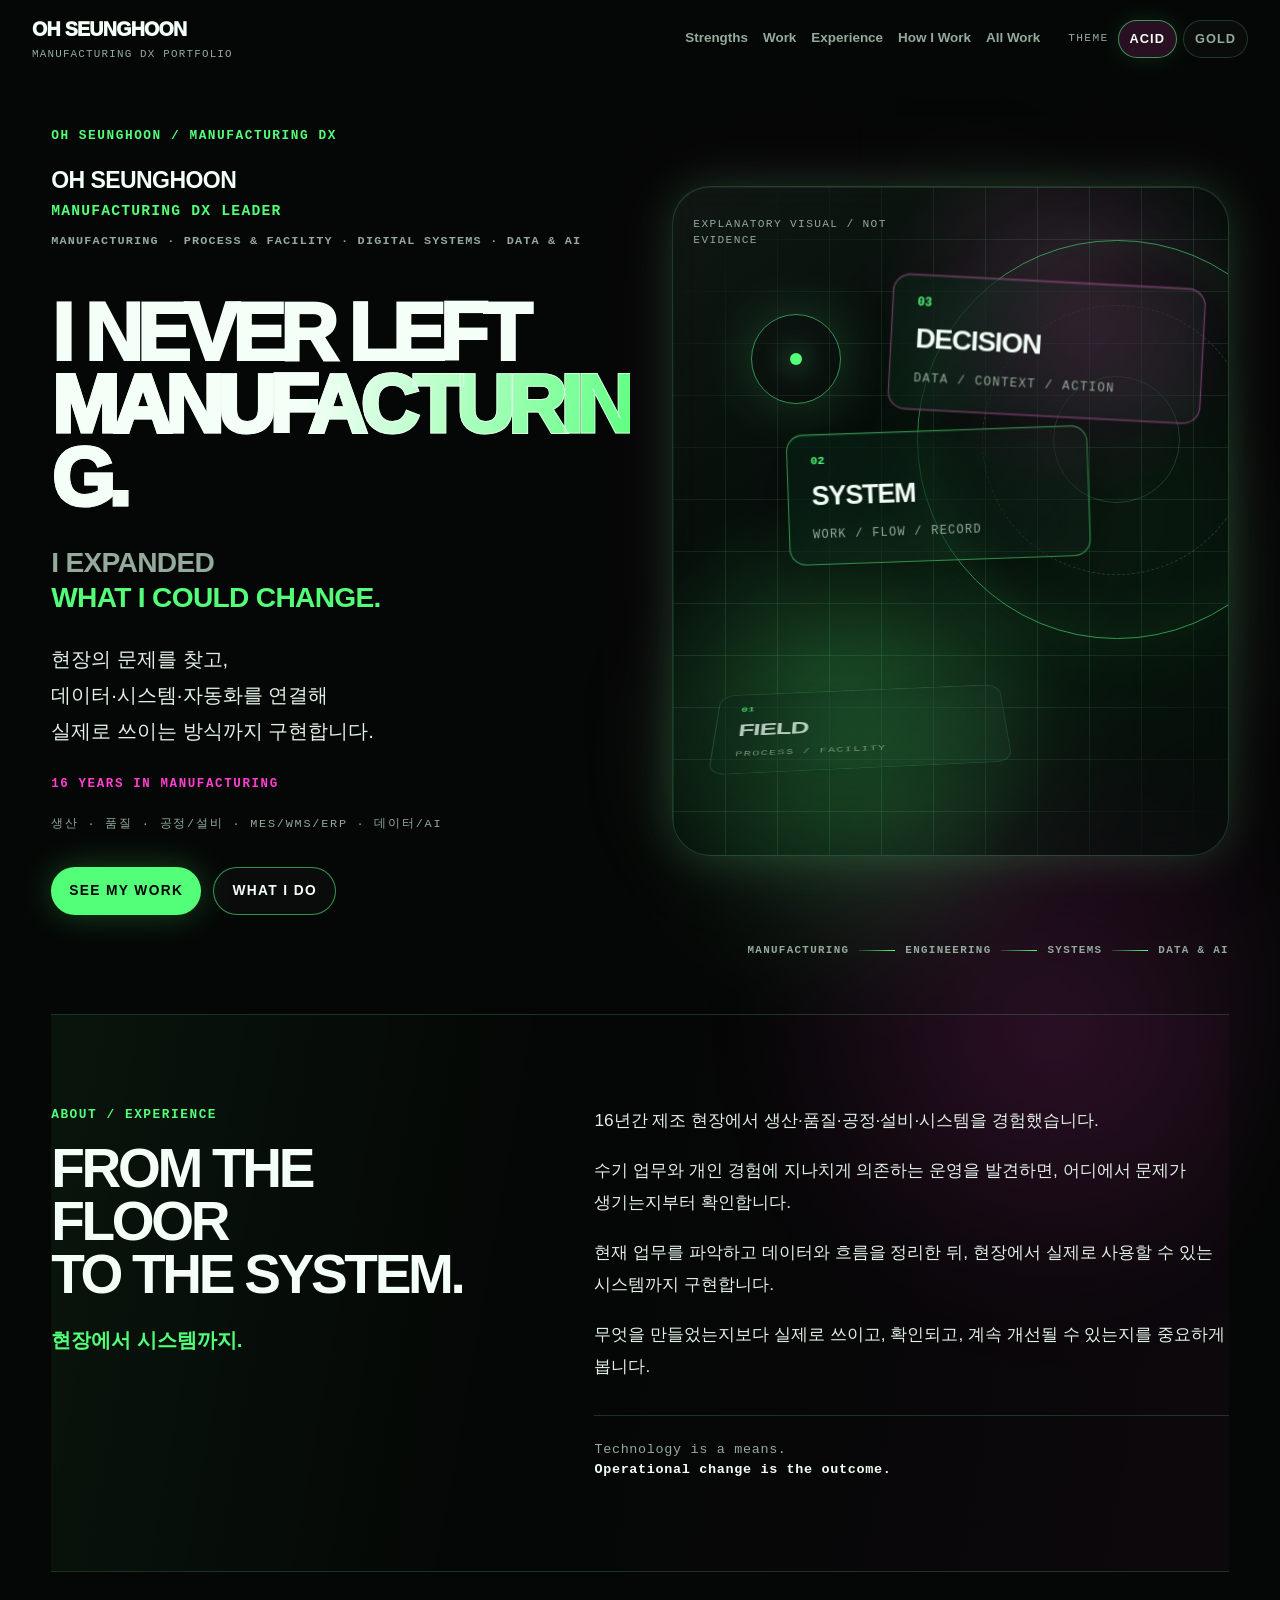
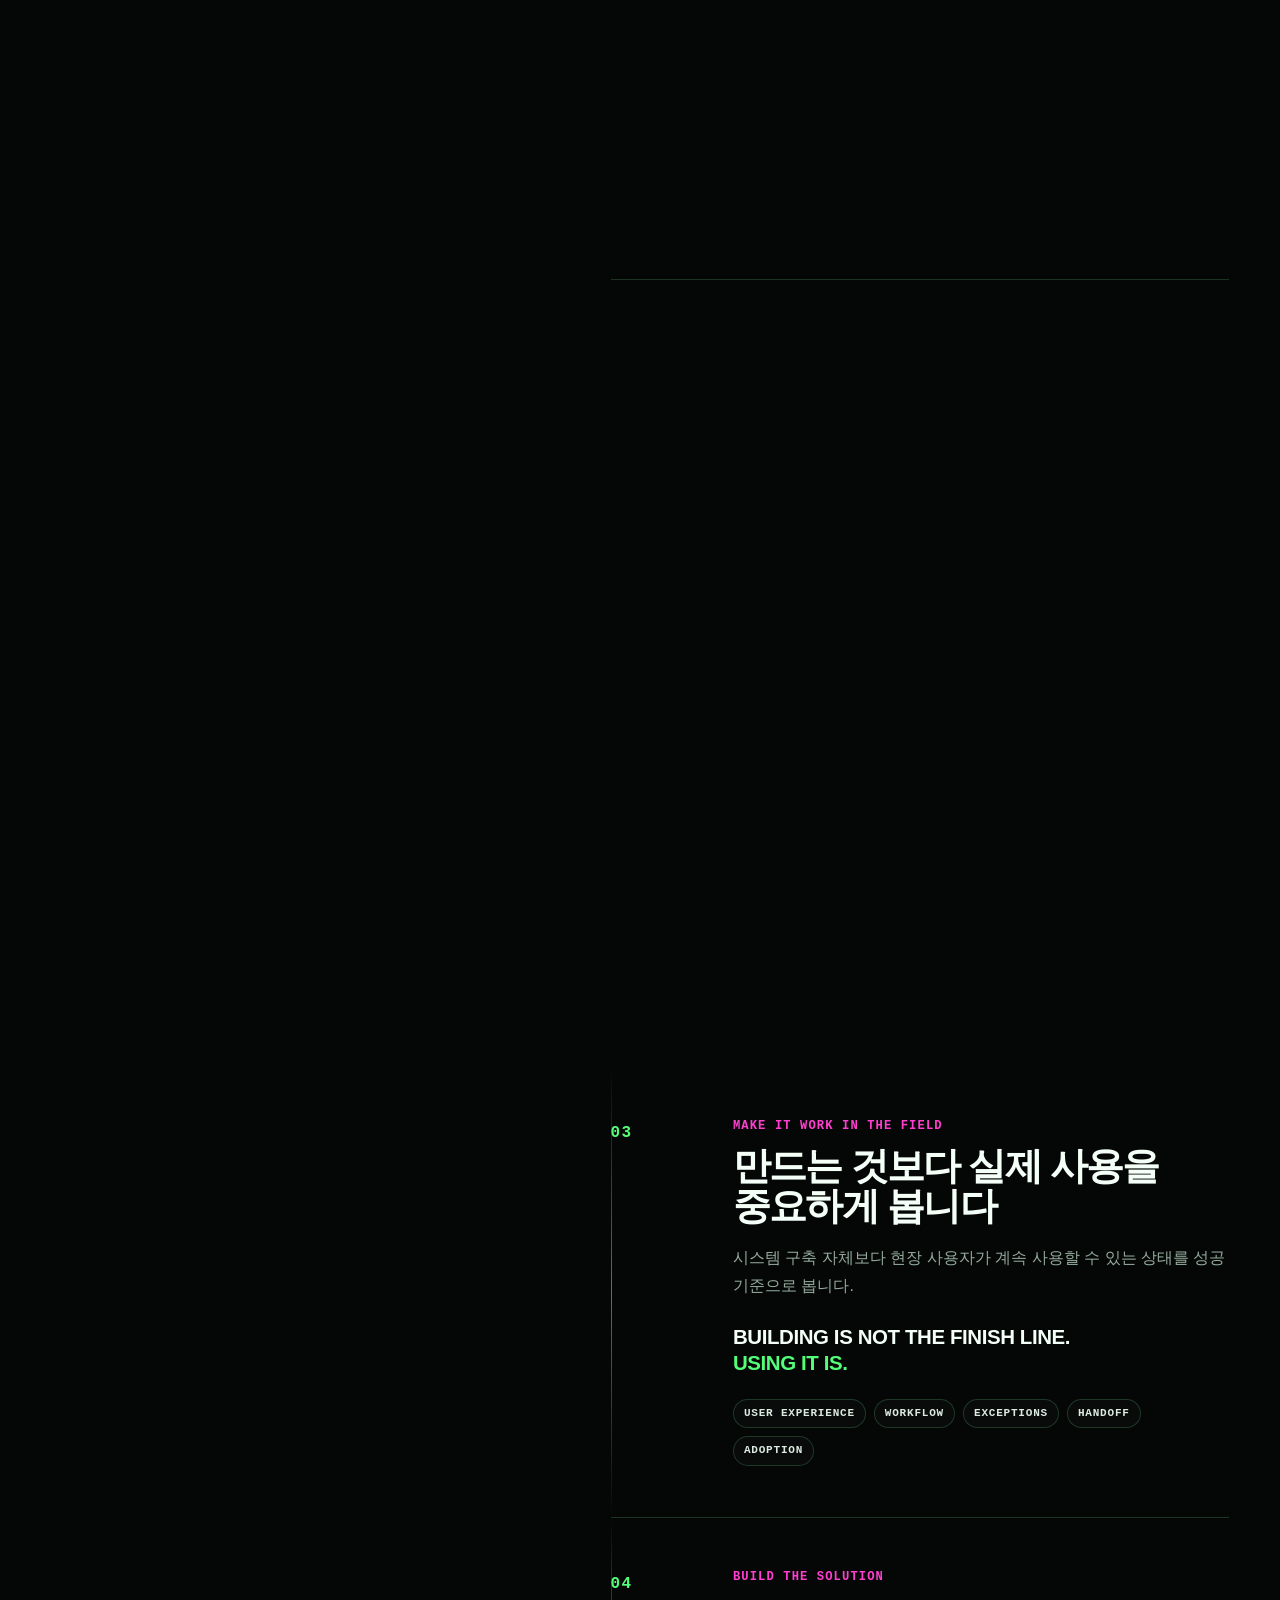
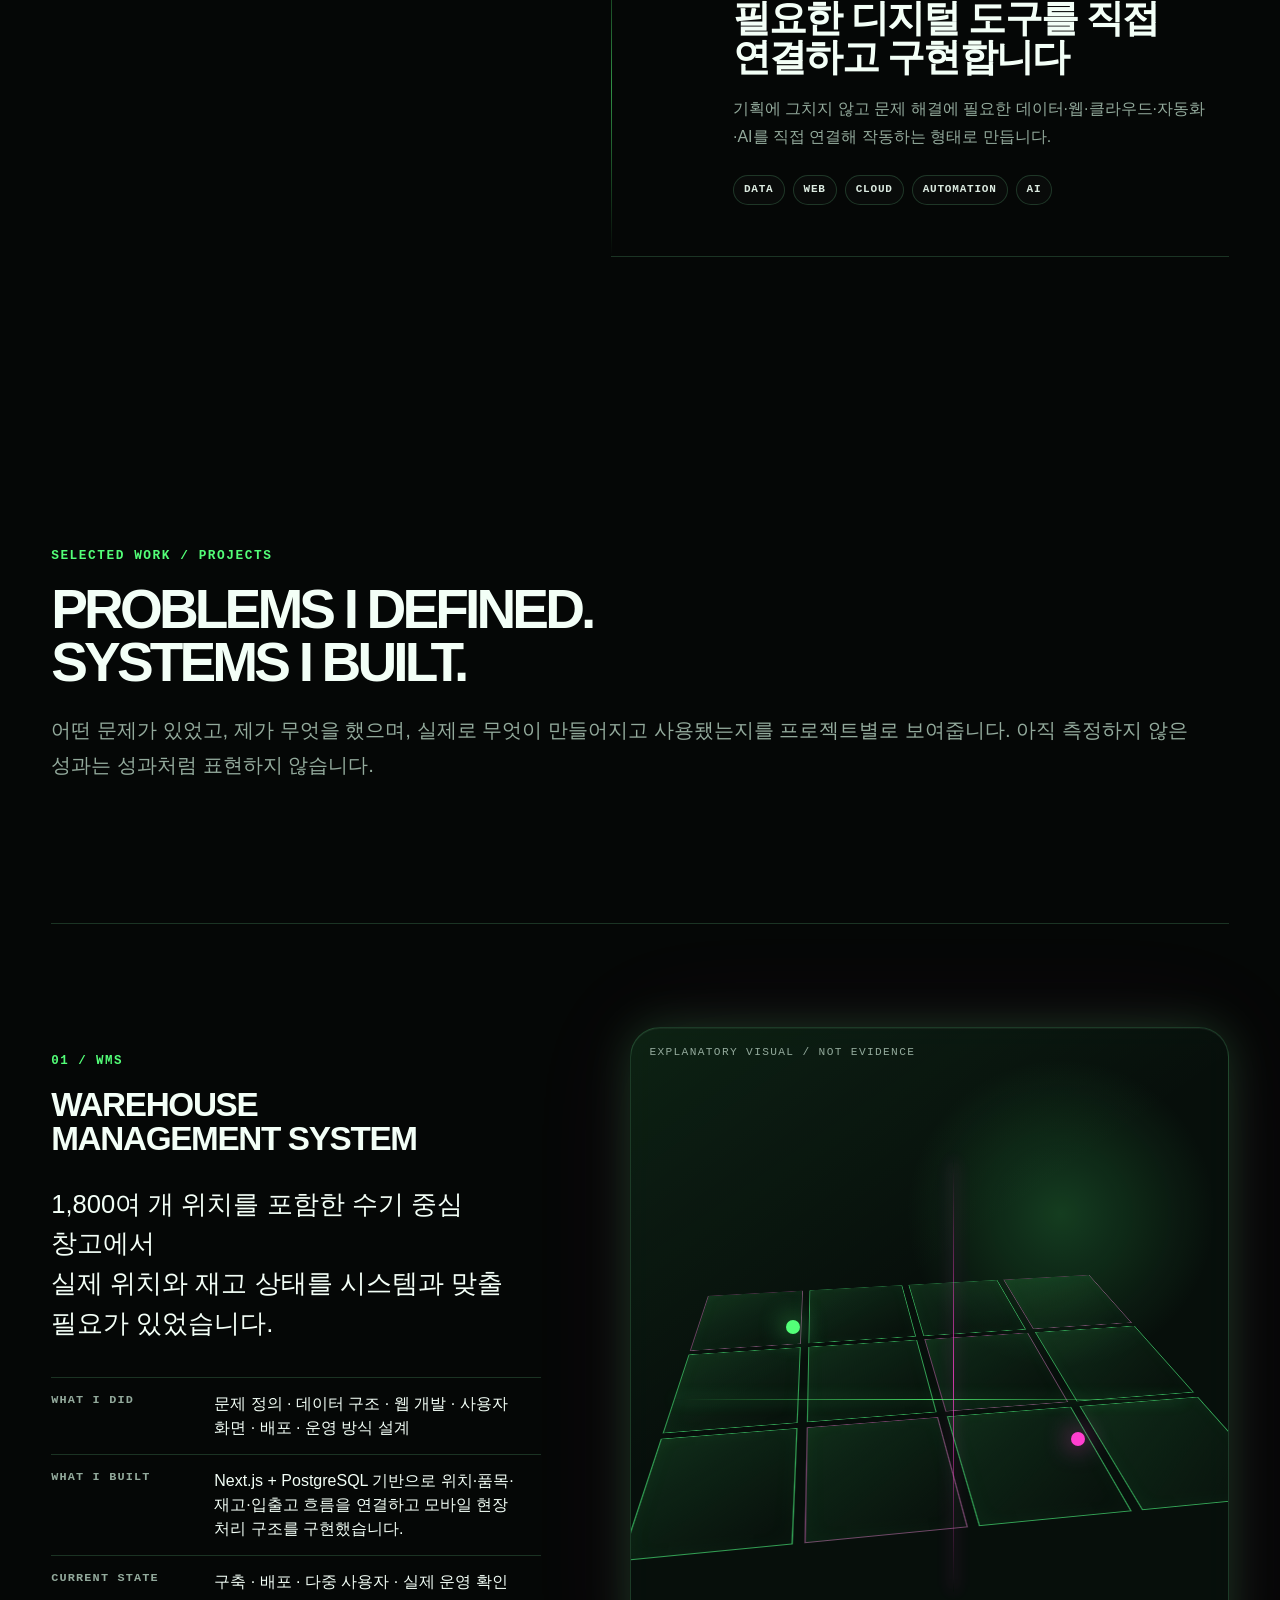
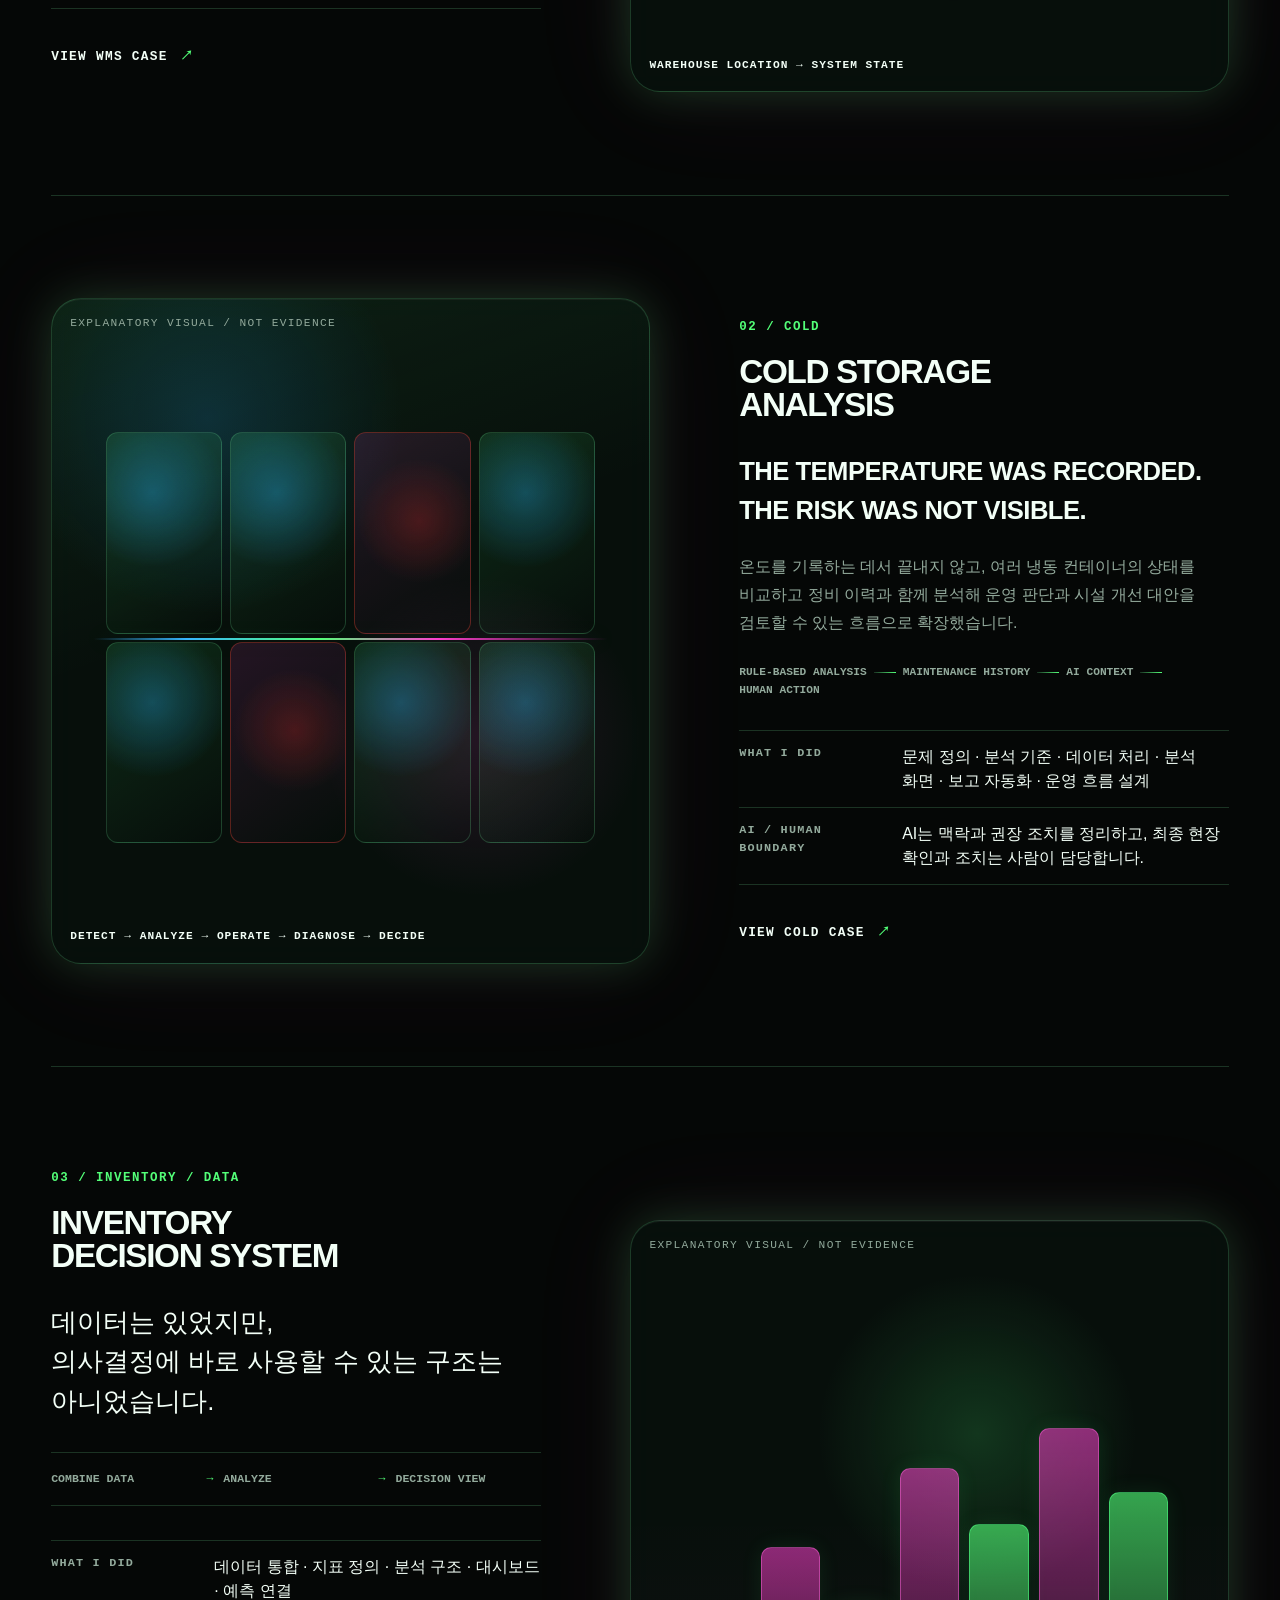
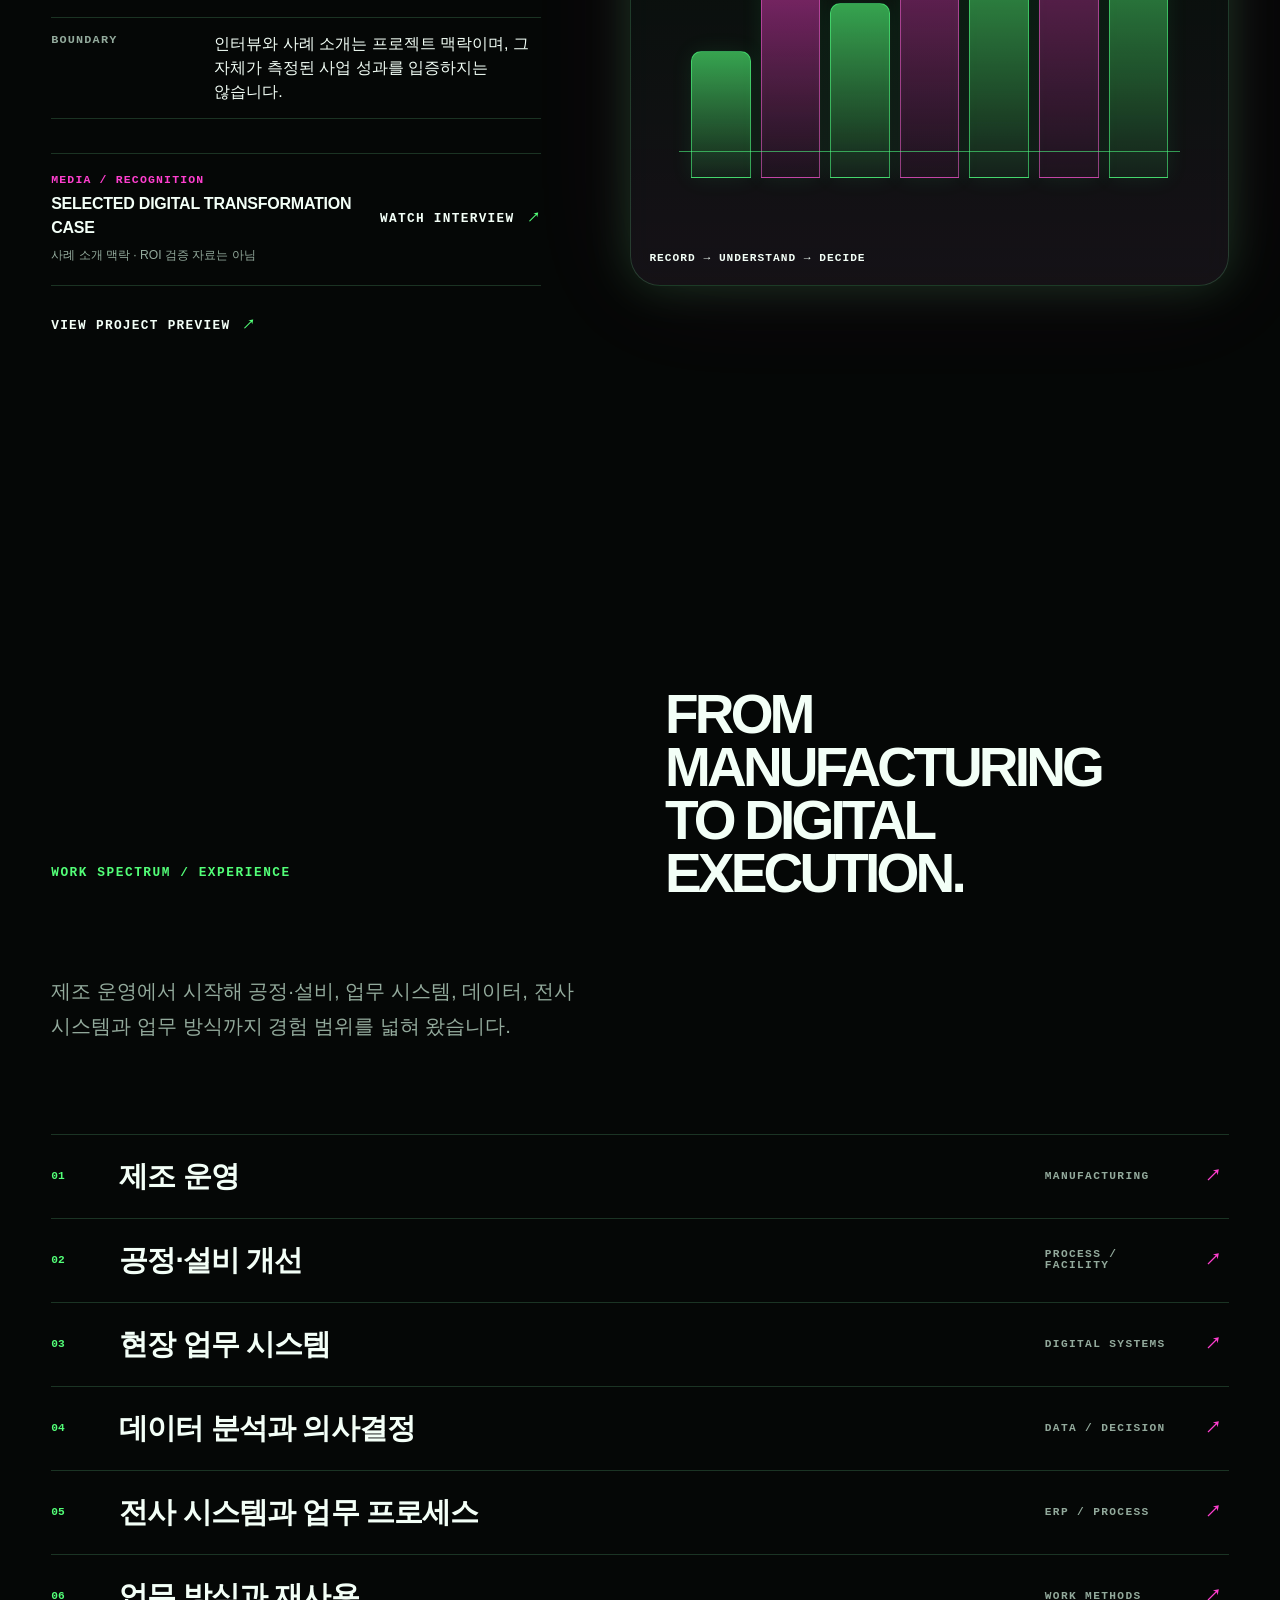
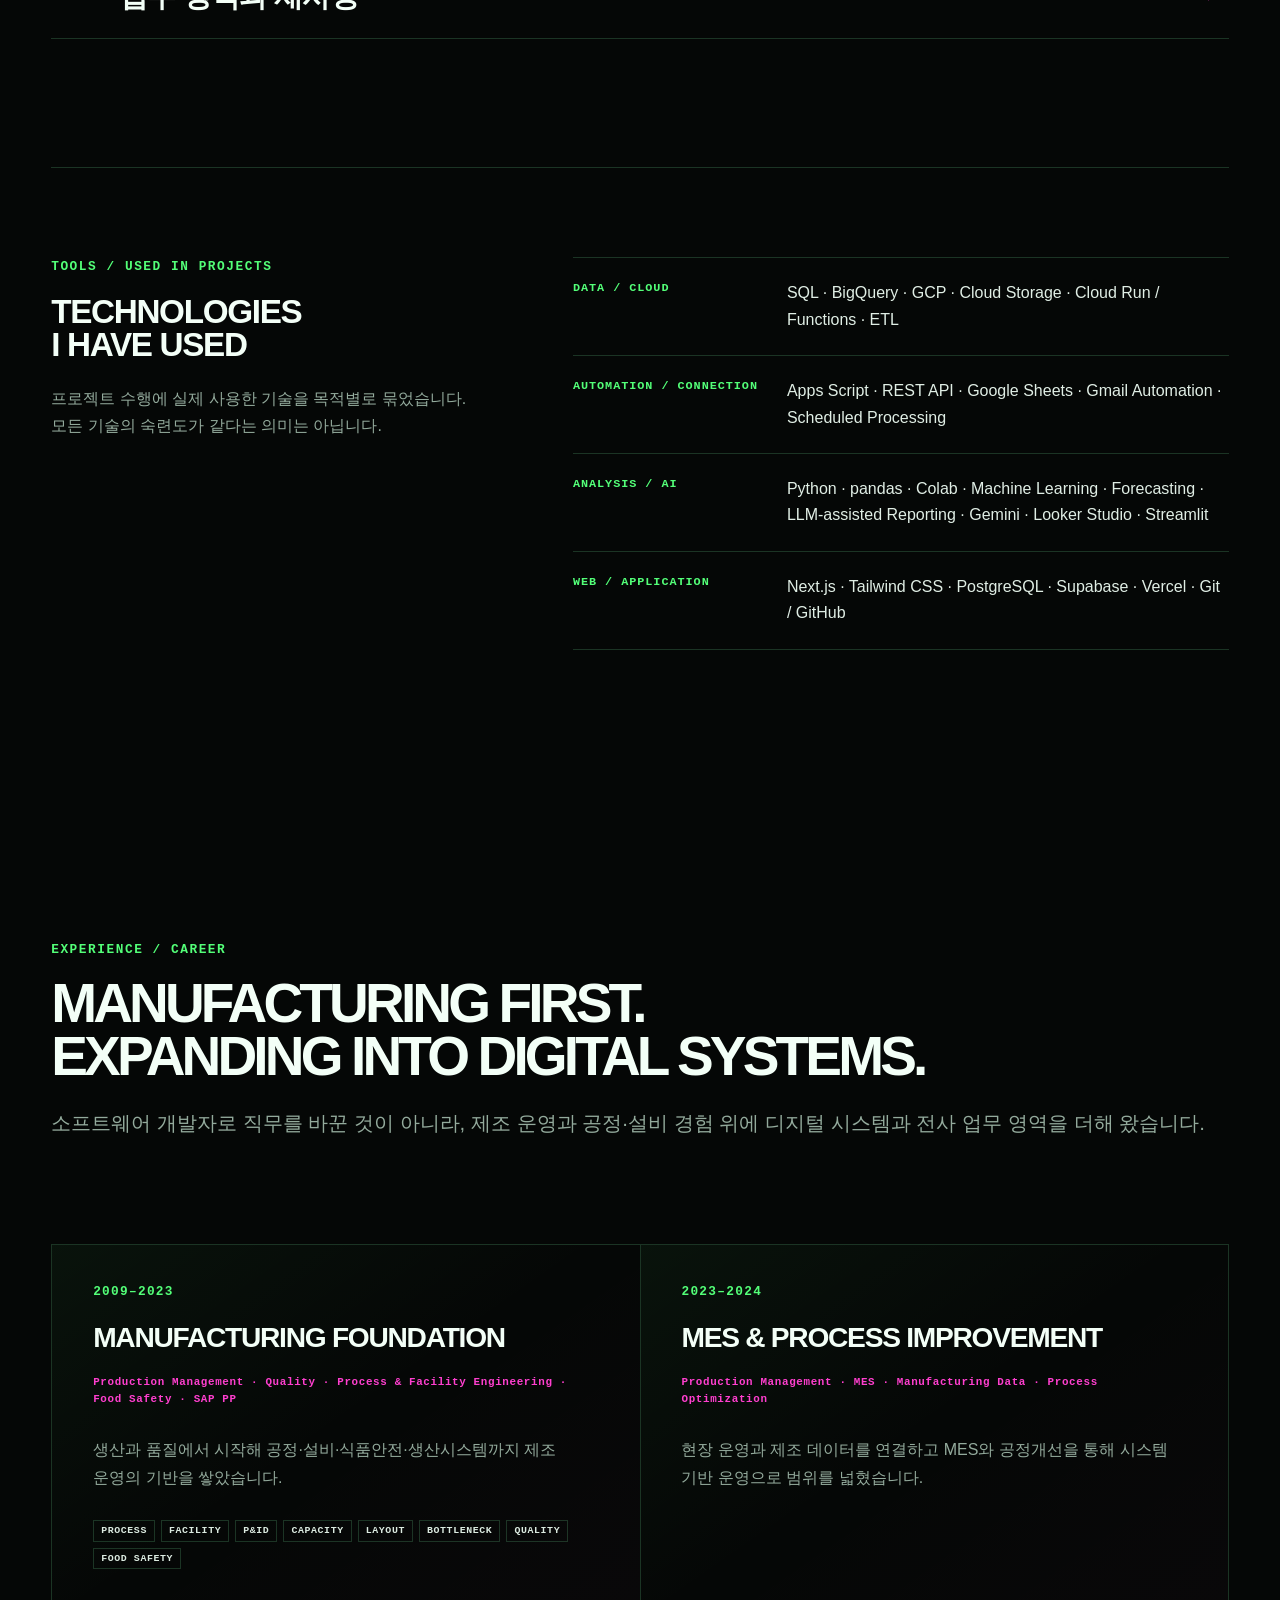
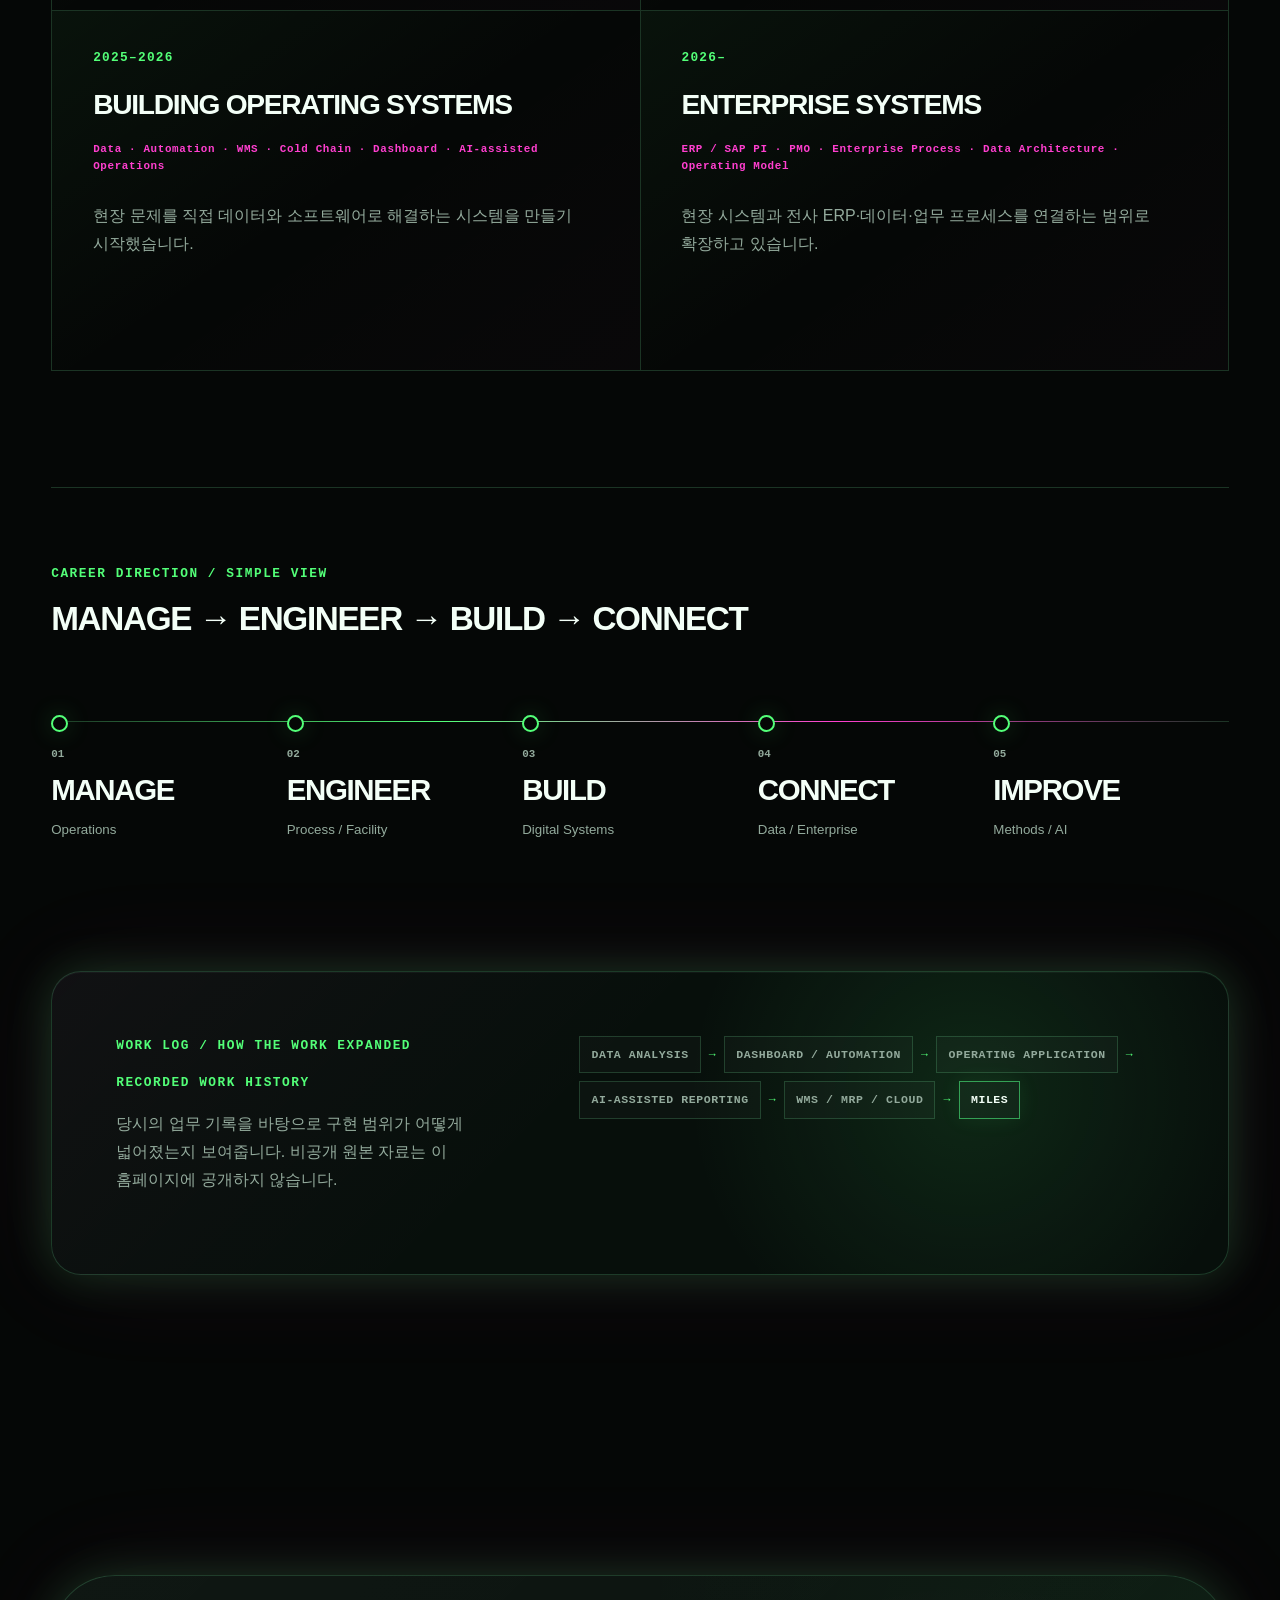
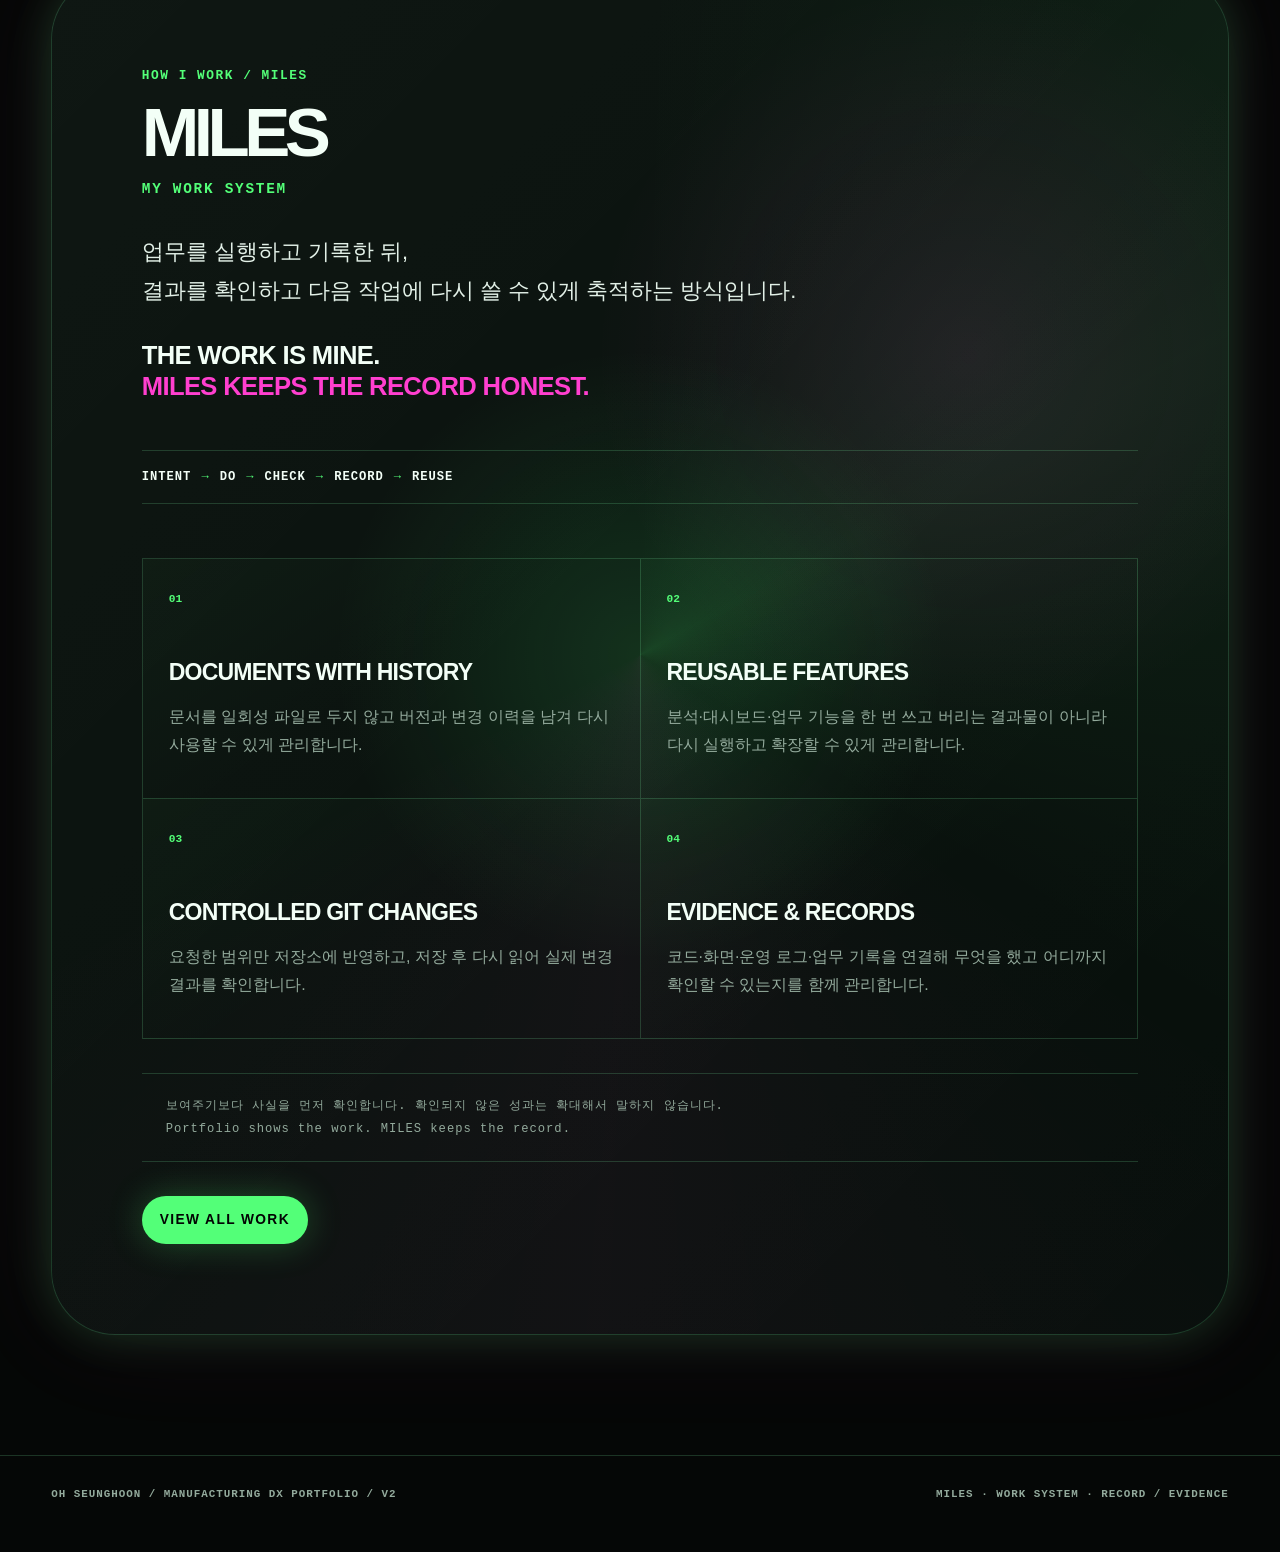
==== commit 333e237b: "Simplify PORTFOLIO-001 v2 homepage language" ====
--- a/workbench/PORTFOLIO-001/v2/index.html
+++ b/workbench/PORTFOLIO-001/v2/index.html
@@ -17,17 +17,15 @@
       <span class="brand-mark">OH SEUNGHOON</span>
       <span class="brand-sub">MANUFACTURING DX PORTFOLIO</span>
     </a>
-
     <nav class="primary-nav" aria-label="Primary navigation">
       <a href="#capability">Strengths</a>
       <a href="#selected-work">Work</a>
       <a href="#evolution">Experience</a>
-      <a href="#method">Method</a>
-      <a href="work/">Work Index</a>
+      <a href="#method">How I Work</a>
+      <a href="work/">All Work</a>
     </nav>
-
     <div class="theme-control" aria-label="Visual theme">
-      <span class="theme-label" aria-hidden="true">SIGNAL</span>
+      <span class="theme-label" aria-hidden="true">THEME</span>
       <button type="button" class="theme-button" data-theme-set="acid" aria-pressed="true">ACID</button>
       <button type="button" class="theme-button" data-theme-set="gold" aria-pressed="false">GOLD</button>
     </div>
@@ -38,66 +36,48 @@
       <div class="hero-primary">
         <div class="hero-copy reveal">
           <div class="personal-signal">
-            <p class="eyebrow">POSITION / OH SEUNGHOON</p>
+            <p class="eyebrow">OH SEUNGHOON / MANUFACTURING DX</p>
             <p class="personal-name">OH SEUNGHOON</p>
             <p class="personal-role">MANUFACTURING DX LEADER</p>
             <p class="personal-domains">MANUFACTURING · PROCESS &amp; FACILITY · DIGITAL SYSTEMS · DATA &amp; AI</p>
           </div>
-
           <h1 class="hero-title" id="hero-title">
             <span class="kinetic-line">I NEVER LEFT</span>
             <span class="kinetic-line hero-emphasis">MANUFACTURING.</span>
           </h1>
-          <p class="hero-secondary">
-            <span>I EXPANDED</span>
-            <strong>WHAT I COULD CHANGE.</strong>
-          </p>
-          <p class="hero-korean">현장의 병목을 진단하고,<br>데이터·시스템·자동화를 연결해<br>운영 정착까지 완수하는 제조 DX 리더.</p>
+          <p class="hero-secondary"><span>I EXPANDED</span><strong>WHAT I COULD CHANGE.</strong></p>
+          <p class="hero-korean">현장의 문제를 찾고,<br>데이터·시스템·자동화를 연결해<br>실제로 쓰이는 방식까지 구현합니다.</p>
           <p class="hero-experience">16 YEARS IN MANUFACTURING</p>
-          <p class="identity-line">PRODUCTION · QUALITY · PROCESS &amp; FACILITY · MES / WMS / ERP · DATA &amp; AI</p>
+          <p class="identity-line">생산 · 품질 · 공정/설비 · MES/WMS/ERP · 데이터/AI</p>
           <div class="hero-actions">
-            <a class="cta cta-primary" href="#selected-work">ENTER THE WORK</a>
-            <a class="cta cta-secondary" href="#capability">VIEW STRENGTHS</a>
+            <a class="cta cta-primary" href="#selected-work">SEE MY WORK</a>
+            <a class="cta cta-secondary" href="#capability">WHAT I DO</a>
           </div>
         </div>
 
         <div class="hero-stage pointer-depth reveal" aria-label="Abstract portfolio visualization showing physical, digital system, and intelligence layers">
-          <p class="prototype-label">PORTFOLIO VISUAL / NON-EVIDENCE</p>
+          <p class="prototype-label">EXPLANATORY VISUAL / NOT EVIDENCE</p>
           <div class="hero-orbit" aria-hidden="true"></div>
-          <div class="concept-plane plane-physical" data-depth-plane="0.35">
-            <span class="plane-index">01</span>
-            <strong>PHYSICAL</strong>
-            <small>FIELD / PROCESS / FACILITY</small>
-          </div>
-          <div class="concept-plane plane-digital" data-depth-plane="0.65">
-            <span class="plane-index">02</span>
-            <strong>DIGITAL SYSTEM</strong>
-            <small>EXECUTION / FLOW / STATE</small>
-          </div>
-          <div class="concept-plane plane-intelligence" data-depth-plane="1">
-            <span class="plane-index">03</span>
-            <strong>INTELLIGENCE</strong>
-            <small>DATA / CONTEXT / DECISION</small>
-          </div>
+          <div class="concept-plane plane-physical" data-depth-plane="0.35"><span class="plane-index">01</span><strong>FIELD</strong><small>PROCESS / FACILITY</small></div>
+          <div class="concept-plane plane-digital" data-depth-plane="0.65"><span class="plane-index">02</span><strong>SYSTEM</strong><small>WORK / FLOW / RECORD</small></div>
+          <div class="concept-plane plane-intelligence" data-depth-plane="1"><span class="plane-index">03</span><strong>DECISION</strong><small>DATA / CONTEXT / ACTION</small></div>
           <div class="signal-core" aria-hidden="true"><span></span></div>
         </div>
       </div>
 
-      <div class="hero-depth-readout" aria-hidden="true">
-        <span>MANUFACTURING</span><i></i><span>ENGINEERING</span><i></i><span>SYSTEMS</span><i></i><span>DATA &amp; AI</span>
-      </div>
+      <div class="hero-depth-readout" aria-hidden="true"><span>MANUFACTURING</span><i></i><span>ENGINEERING</span><i></i><span>SYSTEMS</span><i></i><span>DATA &amp; AI</span></div>
 
       <div class="profile-band reveal" aria-labelledby="profile-title">
         <div class="profile-heading">
-          <p class="eyebrow">PERSONAL PROFILE / INSIDE POSITION</p>
+          <p class="eyebrow">ABOUT / EXPERIENCE</p>
           <h2 id="profile-title">FROM THE FLOOR<br>TO THE SYSTEM.</h2>
           <p class="profile-signal">현장에서 시스템까지.</p>
         </div>
         <div class="profile-copy">
           <p>16년간 제조 현장에서 생산·품질·공정·설비·시스템을 경험했습니다.</p>
-          <p>현장의 수기 업무와 개인 경험에 의존하는 운영을 단순한 불편이 아니라 구조의 문제로 봅니다.</p>
-          <p>As-Is를 확인하고, 데이터와 업무 흐름을 구조화한 뒤, 실제로 현장에서 사용할 수 있는 시스템까지 구현합니다.</p>
-          <p>구축 자체보다 계속 쓰이고, 검증되고, 개선되는 운영 시스템을 만드는 데 집중합니다.</p>
+          <p>수기 업무와 개인 경험에 지나치게 의존하는 운영을 발견하면, 어디에서 문제가 생기는지부터 확인합니다.</p>
+          <p>현재 업무를 파악하고 데이터와 흐름을 정리한 뒤, 현장에서 실제로 사용할 수 있는 시스템까지 구현합니다.</p>
+          <p>무엇을 만들었는지보다 실제로 쓰이고, 확인되고, 계속 개선될 수 있는지를 중요하게 봅니다.</p>
           <p class="profile-close">Technology is a means.<br><strong>Operational change is the outcome.</strong></p>
         </div>
       </div>
@@ -105,52 +85,48 @@
 
     <section class="capability section-shell" id="capability" aria-labelledby="capability-title">
       <div class="section-intro reveal">
-        <p class="eyebrow">CAPABILITY / FOUR CORE STRENGTHS</p>
+        <p class="eyebrow">STRENGTHS / WHAT I DO</p>
         <h2 id="capability-title">HOW I<br>DELIVER CHANGE.</h2>
-        <p>현장의 문제를 정의하는 것부터 시스템을 구현하고 운영에 정착시키는 것까지, 네 가지 역량을 하나의 실행 흐름으로 연결합니다.</p>
-        <div class="strength-progress" aria-label="Core strengths progression">
-          <span>STRATEGY</span><i></i><span>ARCHITECTURE</span><i></i><span>ADOPTION</span><i></i><span>EXECUTION</span>
-        </div>
+        <p>현장의 문제를 찾는 것부터 시스템을 만들고 실제 업무에 정착시키는 것까지, 네 가지 역량을 연결해 일합니다.</p>
+        <div class="strength-progress" aria-label="Core strengths progression"><span>UNDERSTAND</span><i></i><span>DESIGN</span><i></i><span>ADOPT</span><i></i><span>BUILD</span></div>
       </div>
 
       <ol class="strength-field" aria-label="Four core strengths">
         <li class="strength-node reveal">
           <span class="strength-number">01</span>
           <div class="strength-body">
-            <p class="strength-kicker">DOMAIN-LED DX STRATEGY</p>
-            <h3>현장 기반 DX 전략 설계</h3>
-            <p>생산·재고·자재·품질·설비의 실제 흐름에서 병목과 운영 리스크를 정의하고, 실행 가능한 전환 구조를 설계합니다.</p>
-            <div class="strength-micro"><span>AS-IS / TO-BE</span><span>BOTTLENECK</span><span>MES / WMS / ERP</span><span>PROCESS &amp; FACILITY</span></div>
+            <p class="strength-kicker">UNDERSTAND THE REAL WORK</p>
+            <h3>현장에서 문제를 찾고 개선 방향을 정합니다</h3>
+            <p>생산·재고·자재·품질·설비의 실제 흐름을 보고 병목과 운영 위험을 찾은 뒤, 실행 가능한 개선 방향을 설계합니다.</p>
+            <div class="strength-micro"><span>CURRENT / FUTURE</span><span>BOTTLENECK</span><span>MES / WMS / ERP</span><span>PROCESS / FACILITY</span></div>
           </div>
         </li>
         <li class="strength-node reveal">
           <span class="strength-number">02</span>
           <div class="strength-body">
-            <p class="strength-kicker">E2E SYSTEMS &amp; CLOSED-LOOP ARCHITECTURE</p>
-            <h3>데이터가 행동으로 이어지고,<br>결과가 다시 시스템에 남는 구조</h3>
-            <p>데이터 수집에서 끝내지 않고, 분석과 판단이 행동으로 이어지고 결과가 다시 시스템에 남는 구조를 구현합니다.</p>
-            <div class="closed-loop" aria-label="Closed-loop architecture">
-              <span>DATA</span><b>→</b><span>ANALYZE</span><b>→</b><span>DECIDE</span><b>→</b><span>ACT</span><b>→</b><span>RECORD</span><b>→</b><span>FEEDBACK</span>
-            </div>
-            <div class="strength-micro"><span>INTEGRITY</span><span>VALIDATION</span><span>LOG</span><span>PERMISSION</span><span>FAIL-SAFE</span></div>
+            <p class="strength-kicker">CONNECT DATA TO ACTION</p>
+            <h3>데이터가 실제 행동으로 이어지게 만듭니다</h3>
+            <p>데이터를 모으는 데서 끝내지 않고, 분석과 판단이 행동으로 이어지고 그 결과가 다시 기록되는 흐름을 만듭니다.</p>
+            <div class="closed-loop" aria-label="Data to action loop"><span>DATA</span><b>→</b><span>ANALYZE</span><b>→</b><span>DECIDE</span><b>→</b><span>ACT</span><b>→</b><span>RECORD</span><b>→</b><span>IMPROVE</span></div>
+            <div class="strength-micro"><span>DATA QUALITY</span><span>CHECKS</span><span>LOG</span><span>PERMISSIONS</span><span>SAFE FAILURE</span></div>
           </div>
         </li>
         <li class="strength-node reveal">
           <span class="strength-number">03</span>
           <div class="strength-body">
-            <p class="strength-kicker">OPERATIONAL ADOPTION &amp; CHANGE MANAGEMENT</p>
-            <h3>사용자 정착 중심의 변화관리</h3>
-            <p>시스템을 만드는 것보다 현장에서 계속 사용되는 상태를 성공 기준으로 봅니다.</p>
-            <p class="strength-signal">BUILDING IS NOT THE FINISH LINE.<br><strong>ADOPTION IS.</strong></p>
-            <div class="strength-micro"><span>OPERATOR UX</span><span>WORKFLOW</span><span>EXCEPTION</span><span>HANDOFF</span><span>ADOPTION</span></div>
+            <p class="strength-kicker">MAKE IT WORK IN THE FIELD</p>
+            <h3>만드는 것보다 실제 사용을 중요하게 봅니다</h3>
+            <p>시스템 구축 자체보다 현장 사용자가 계속 사용할 수 있는 상태를 성공 기준으로 봅니다.</p>
+            <p class="strength-signal">BUILDING IS NOT THE FINISH LINE.<br><strong>USING IT IS.</strong></p>
+            <div class="strength-micro"><span>USER EXPERIENCE</span><span>WORKFLOW</span><span>EXCEPTIONS</span><span>HANDOFF</span><span>ADOPTION</span></div>
           </div>
         </li>
         <li class="strength-node reveal">
           <span class="strength-number">04</span>
           <div class="strength-body">
-            <p class="strength-kicker">DIGITAL ENGINEERING &amp; IT EXECUTION</p>
-            <h3>Digital &amp; IT Execution</h3>
-            <p>기획과 요구사항 정의에 그치지 않고, 문제 해결에 필요한 데이터·웹·클라우드·자동화·AI를 직접 연결하고 구현합니다.</p>
+            <p class="strength-kicker">BUILD THE SOLUTION</p>
+            <h3>필요한 디지털 도구를 직접 연결하고 구현합니다</h3>
+            <p>기획에 그치지 않고 문제 해결에 필요한 데이터·웹·클라우드·자동화·AI를 직접 연결해 작동하는 형태로 만듭니다.</p>
             <div class="strength-micro"><span>DATA</span><span>WEB</span><span>CLOUD</span><span>AUTOMATION</span><span>AI</span></div>
           </div>
         </li>
@@ -159,58 +135,49 @@
 
     <section class="selected-work section-shell" id="selected-work" aria-labelledby="selected-title">
       <header class="selected-heading reveal">
-        <p class="eyebrow">SELECTED WORK / DIRECT CONTRIBUTION</p>
+        <p class="eyebrow">SELECTED WORK / PROJECTS</p>
         <h2 id="selected-title">PROBLEMS I DEFINED.<br>SYSTEMS I BUILT.</h2>
-        <p>문제가 무엇이었는지, 제가 무엇을 했는지, 무엇이 실제로 만들어지고 운영됐는지를 구분해 보여줍니다. 정량 impact는 canonical evidence가 허용하는 범위를 넘지 않습니다.</p>
+        <p>어떤 문제가 있었고, 제가 무엇을 했으며, 실제로 무엇이 만들어지고 사용됐는지를 프로젝트별로 보여줍니다. 아직 측정하지 않은 성과는 성과처럼 표현하지 않습니다.</p>
       </header>
 
       <article class="work-feature work-feature-wms reveal">
         <div class="work-copy">
           <p class="work-number">01 / WMS</p>
           <h3>WAREHOUSE<br>MANAGEMENT SYSTEM</h3>
-          <p class="work-thesis">1,800여 개 위치를 포함한 수기 중심 창고 운영에서<br>위치와 실물 상태를 안정적으로 연결할 필요가 있었습니다.</p>
+          <p class="work-thesis">1,800여 개 위치를 포함한 수기 중심 창고에서<br>실제 위치와 재고 상태를 시스템과 맞출 필요가 있었습니다.</p>
           <dl class="work-facts">
-            <div><dt>DIRECT CONTRIBUTION</dt><dd>Problem Definition · Data Architecture · Full-stack Development · UX · Deployment · Operational Design</dd></div>
-            <div><dt>BUILT</dt><dd>Next.js + PostgreSQL 기반으로 위치·품목·재고·수불 흐름을 연결하고 모바일 현장 처리 구조를 구현했습니다.</dd></div>
-            <div><dt>STATE</dt><dd>Built · Deployed · Multi-user · Operational</dd></div>
+            <div><dt>WHAT I DID</dt><dd>문제 정의 · 데이터 구조 · 웹 개발 · 사용자 화면 · 배포 · 운영 방식 설계</dd></div>
+            <div><dt>WHAT I BUILT</dt><dd>Next.js + PostgreSQL 기반으로 위치·품목·재고·입출고 흐름을 연결하고 모바일 현장 처리 구조를 구현했습니다.</dd></div>
+            <div><dt>CURRENT STATE</dt><dd>구축 · 배포 · 다중 사용자 · 실제 운영 확인</dd></div>
           </dl>
-          <a class="text-link" href="work/wms/">EXPLORE CASE SHELL <span aria-hidden="true">↗</span></a>
+          <a class="text-link" href="work/wms/">VIEW WMS CASE <span aria-hidden="true">↗</span></a>
         </div>
         <div class="prototype-visual prototype-wms" aria-label="Non-evidence WMS shell visual placeholder">
-          <span class="prototype-label">SHELL PROTOTYPE / WMS VISUAL PLACEHOLDER / NON-EVIDENCE</span>
-          <div class="rack-grid" aria-hidden="true">
-            <i></i><i></i><i></i><i></i><i></i><i></i><i></i><i></i><i></i><i></i><i></i><i></i>
-          </div>
-          <div class="map-axis axis-x" aria-hidden="true"></div>
-          <div class="map-axis axis-y" aria-hidden="true"></div>
-          <div class="map-signal signal-a" aria-hidden="true"></div>
-          <div class="map-signal signal-b" aria-hidden="true"></div>
-          <p class="visual-caption">PHYSICAL LOCATION → DIGITAL STATE</p>
+          <span class="prototype-label">EXPLANATORY VISUAL / NOT EVIDENCE</span>
+          <div class="rack-grid" aria-hidden="true"><i></i><i></i><i></i><i></i><i></i><i></i><i></i><i></i><i></i><i></i><i></i><i></i></div>
+          <div class="map-axis axis-x" aria-hidden="true"></div><div class="map-axis axis-y" aria-hidden="true"></div><div class="map-signal signal-a" aria-hidden="true"></div><div class="map-signal signal-b" aria-hidden="true"></div>
+          <p class="visual-caption">WAREHOUSE LOCATION → SYSTEM STATE</p>
         </div>
       </article>
 
       <article class="work-feature work-feature-cold reveal">
         <div class="prototype-visual prototype-cold" aria-label="Non-evidence cold-chain shell visual placeholder">
-          <span class="prototype-label">SHELL PROTOTYPE / THERMAL FIELD / NON-EVIDENCE</span>
-          <div class="thermal-field" aria-hidden="true">
-            <i></i><i></i><i></i><i></i><i></i><i></i><i></i><i></i>
-          </div>
+          <span class="prototype-label">EXPLANATORY VISUAL / NOT EVIDENCE</span>
+          <div class="thermal-field" aria-hidden="true"><i></i><i></i><i></i><i></i><i></i><i></i><i></i><i></i></div>
           <div class="diagnostic-line" aria-hidden="true"></div>
           <p class="visual-caption">DETECT → ANALYZE → OPERATE → DIAGNOSE → DECIDE</p>
         </div>
         <div class="work-copy">
           <p class="work-number">02 / COLD</p>
-          <h3>COLD CHAIN<br>INTELLIGENCE</h3>
+          <h3>COLD STORAGE<br>ANALYSIS</h3>
           <p class="work-thesis work-thesis-en">THE TEMPERATURE WAS RECORDED.<br>THE RISK WAS NOT VISIBLE.</p>
-          <p class="work-description">온도 데이터를 단순히 기록하는 데서 끝내지 않고, 이상 상태를 분석하고 운영 판단과 보고, 정비 이력까지 연결하는 관리 구조를 만들었습니다.</p>
-          <div class="arc-line" aria-label="Cold case operating architecture">
-            <span>DETERMINISTIC ANALYSIS</span><i></i><span>HISTORY CONTEXT</span><i></i><span>LLM CONTEXTUALIZATION</span><i></i><span>HUMAN ACTION</span>
-          </div>
+          <p class="work-description">온도를 기록하는 데서 끝내지 않고, 여러 냉동 컨테이너의 상태를 비교하고 정비 이력과 함께 분석해 운영 판단과 시설 개선 대안을 검토할 수 있는 흐름으로 확장했습니다.</p>
+          <div class="arc-line" aria-label="Cold case operating architecture"><span>RULE-BASED ANALYSIS</span><i></i><span>MAINTENANCE HISTORY</span><i></i><span>AI CONTEXT</span><i></i><span>HUMAN ACTION</span></div>
           <dl class="work-facts">
-            <div><dt>DIRECT CONTRIBUTION</dt><dd>Operational Problem Definition · Analysis Model · Data Pipeline · Application · Reporting Automation · Operational Workflow</dd></div>
-            <div><dt>BOUNDARY</dt><dd>LLM-assisted contextualization · Human final action · Autonomous AI not claimed</dd></div>
+            <div><dt>WHAT I DID</dt><dd>문제 정의 · 분석 기준 · 데이터 처리 · 분석 화면 · 보고 자동화 · 운영 흐름 설계</dd></div>
+            <div><dt>AI / HUMAN BOUNDARY</dt><dd>AI는 맥락과 권장 조치를 정리하고, 최종 현장 확인과 조치는 사람이 담당합니다.</dd></div>
           </dl>
-          <a class="text-link" href="work/cold/">EXPLORE CASE <span aria-hidden="true">↗</span></a>
+          <a class="text-link" href="work/cold/">VIEW COLD CASE <span aria-hidden="true">↗</span></a>
         </div>
       </article>
 
@@ -219,59 +186,51 @@
           <p class="work-number">03 / INVENTORY / DATA</p>
           <h3>INVENTORY<br>DECISION SYSTEM</h3>
           <p class="work-thesis">데이터는 있었지만,<br>의사결정에 바로 사용할 수 있는 구조는 아니었습니다.</p>
-          <div class="inventory-flow" aria-label="Inventory implementation direction">
-            <span>DATA INTEGRATION</span><b>→</b><span>KPI / ANALYTICS</span><b>→</b><span>DECISION VIEW</span>
-          </div>
+          <div class="inventory-flow" aria-label="Inventory implementation direction"><span>COMBINE DATA</span><b>→</b><span>ANALYZE</span><b>→</b><span>DECISION VIEW</span></div>
           <dl class="work-facts">
-            <div><dt>DIRECT CONTRIBUTION</dt><dd>Data Integration · KPI Definition · Analytics Structure · Dashboard · Forecast Integration</dd></div>
-            <div><dt>BOUNDARY</dt><dd>Recognition / interview is context, not measured business impact.</dd></div>
+            <div><dt>WHAT I DID</dt><dd>데이터 통합 · 지표 정의 · 분석 구조 · 대시보드 · 예측 연결</dd></div>
+            <div><dt>BOUNDARY</dt><dd>인터뷰와 사례 소개는 프로젝트 맥락이며, 그 자체가 측정된 사업 성과를 입증하지는 않습니다.</dd></div>
           </dl>
           <div class="media-recognition" aria-label="Media and recognition context">
-            <div>
-              <p class="media-label">MEDIA / RECOGNITION</p>
-              <strong>SELECTED DIGITAL TRANSFORMATION CASE</strong>
-              <small>Recognition / diffusion context · Not independent ROI validation</small>
-            </div>
+            <div><p class="media-label">MEDIA / RECOGNITION</p><strong>SELECTED DIGITAL TRANSFORMATION CASE</strong><small>사례 소개 맥락 · ROI 검증 자료는 아님</small></div>
             <a class="text-link external-link" href="https://www.youtube.com/watch?v=WmTZzY881Bo" target="_blank" rel="noopener noreferrer" aria-label="Watch interview on YouTube in a new tab">WATCH INTERVIEW <span aria-hidden="true">↗</span></a>
           </div>
-          <a class="text-link" href="work/shell/?case=inventory">EXPLORE CASE SHELL <span aria-hidden="true">↗</span></a>
+          <a class="text-link" href="work/shell/?case=inventory">VIEW PROJECT PREVIEW <span aria-hidden="true">↗</span></a>
         </div>
         <div class="prototype-visual prototype-data" aria-label="Non-evidence inventory data shell visual placeholder">
-          <span class="prototype-label">SHELL PROTOTYPE / DATA FIELD / NON-EVIDENCE</span>
-          <div class="data-columns" aria-hidden="true">
-            <i style="--h: 32%"></i><i style="--h: 58%"></i><i style="--h: 44%"></i><i style="--h: 78%"></i><i style="--h: 64%"></i><i style="--h: 88%"></i><i style="--h: 72%"></i>
-          </div>
+          <span class="prototype-label">EXPLANATORY VISUAL / NOT EVIDENCE</span>
+          <div class="data-columns" aria-hidden="true"><i style="--h: 32%"></i><i style="--h: 58%"></i><i style="--h: 44%"></i><i style="--h: 78%"></i><i style="--h: 64%"></i><i style="--h: 88%"></i><i style="--h: 72%"></i></div>
           <div class="data-horizon" aria-hidden="true"></div>
-          <p class="visual-caption">RECORD → STRUCTURE → DECISION</p>
+          <p class="visual-caption">RECORD → UNDERSTAND → DECIDE</p>
         </div>
       </article>
     </section>
 
     <section class="work-spectrum section-shell" id="work-spectrum" aria-labelledby="spectrum-title">
       <div class="section-intro reveal">
-        <p class="eyebrow">WORK SPECTRUM / RANGE OF WORK</p>
+        <p class="eyebrow">WORK SPECTRUM / EXPERIENCE</p>
         <h2 id="spectrum-title">FROM MANUFACTURING<br>TO DIGITAL EXECUTION.</h2>
-        <p>제조 운영, 공정·설비, 시스템, 데이터, 전사 프로세스와 업무 방법론을 하나의 경력 안에서 연결해 왔습니다.</p>
+        <p>제조 운영에서 시작해 공정·설비, 업무 시스템, 데이터, 전사 시스템과 업무 방식까지 경험 범위를 넓혀 왔습니다.</p>
       </div>
       <div class="spectrum-index" role="list">
-        <a href="work/" role="listitem" class="spectrum-row reveal"><span>01</span><strong>Manufacturing &amp; Operations</strong><em>FIELD</em><b aria-hidden="true">↗</b></a>
-        <a href="work/" role="listitem" class="spectrum-row reveal"><span>02</span><strong>Process &amp; Facility Engineering</strong><em>PHYSICAL</em><b aria-hidden="true">↗</b></a>
-        <a href="work/" role="listitem" class="spectrum-row reveal"><span>03</span><strong>Digital Execution Systems</strong><em>BUILD</em><b aria-hidden="true">↗</b></a>
-        <a href="work/" role="listitem" class="spectrum-row reveal"><span>04</span><strong>Data &amp; Decision</strong><em>INTELLIGENCE</em><b aria-hidden="true">↗</b></a>
-        <a href="work/" role="listitem" class="spectrum-row reveal"><span>05</span><strong>Enterprise Systems &amp; Business Process</strong><em>CONNECT</em><b aria-hidden="true">↗</b></a>
-        <a href="work/" role="listitem" class="spectrum-row reveal"><span>06</span><strong>Work Systems &amp; Methods</strong><em>REUSE</em><b aria-hidden="true">↗</b></a>
+        <a href="work/" role="listitem" class="spectrum-row reveal"><span>01</span><strong>제조 운영</strong><em>MANUFACTURING</em><b aria-hidden="true">↗</b></a>
+        <a href="work/" role="listitem" class="spectrum-row reveal"><span>02</span><strong>공정·설비 개선</strong><em>PROCESS / FACILITY</em><b aria-hidden="true">↗</b></a>
+        <a href="work/" role="listitem" class="spectrum-row reveal"><span>03</span><strong>현장 업무 시스템</strong><em>DIGITAL SYSTEMS</em><b aria-hidden="true">↗</b></a>
+        <a href="work/" role="listitem" class="spectrum-row reveal"><span>04</span><strong>데이터 분석과 의사결정</strong><em>DATA / DECISION</em><b aria-hidden="true">↗</b></a>
+        <a href="work/" role="listitem" class="spectrum-row reveal"><span>05</span><strong>전사 시스템과 업무 프로세스</strong><em>ERP / PROCESS</em><b aria-hidden="true">↗</b></a>
+        <a href="work/" role="listitem" class="spectrum-row reveal"><span>06</span><strong>업무 방식과 재사용</strong><em>WORK METHODS</em><b aria-hidden="true">↗</b></a>
       </div>
 
       <div class="technology-layer reveal" aria-labelledby="technology-title">
         <header>
-          <p class="eyebrow">DIGITAL &amp; IT / IMPLEMENTATION PURPOSE</p>
-          <h3 id="technology-title">SELECTED TECHNOLOGIES<br>USED IN DELIVERY</h3>
-          <p>프로젝트 수행에 사용한 기술을 목적별로 묶었습니다. 동일 수준의 숙련도나 자격을 의미하지 않습니다.</p>
+          <p class="eyebrow">TOOLS / USED IN PROJECTS</p>
+          <h3 id="technology-title">TECHNOLOGIES<br>I HAVE USED</h3>
+          <p>프로젝트 수행에 실제 사용한 기술을 목적별로 묶었습니다. 모든 기술의 숙련도가 같다는 의미는 아닙니다.</p>
         </header>
         <div class="technology-groups">
           <section class="technology-group" aria-labelledby="tech-data"><h4 id="tech-data">DATA / CLOUD</h4><p>SQL · BigQuery · GCP · Cloud Storage · Cloud Run / Functions · ETL</p></section>
-          <section class="technology-group" aria-labelledby="tech-auto"><h4 id="tech-auto">AUTOMATION / INTEGRATION</h4><p>Apps Script · REST API · Google Sheets · Gmail Automation · Scheduled Processing</p></section>
-          <section class="technology-group" aria-labelledby="tech-ai"><h4 id="tech-ai">ANALYTICS / AI</h4><p>Python · pandas · Colab · Machine Learning · Forecasting · LLM-assisted Reporting · Gemini · Looker Studio · Streamlit</p></section>
+          <section class="technology-group" aria-labelledby="tech-auto"><h4 id="tech-auto">AUTOMATION / CONNECTION</h4><p>Apps Script · REST API · Google Sheets · Gmail Automation · Scheduled Processing</p></section>
+          <section class="technology-group" aria-labelledby="tech-ai"><h4 id="tech-ai">ANALYSIS / AI</h4><p>Python · pandas · Colab · Machine Learning · Forecasting · LLM-assisted Reporting · Gemini · Looker Studio · Streamlit</p></section>
           <section class="technology-group" aria-labelledby="tech-web"><h4 id="tech-web">WEB / APPLICATION</h4><p>Next.js · Tailwind CSS · PostgreSQL · Supabase · Vercel · Git / GitHub</p></section>
         </div>
       </div>
@@ -279,114 +238,55 @@
 
     <section class="evolution section-shell" id="evolution" aria-labelledby="evolution-title">
       <header class="section-intro reveal">
-        <p class="eyebrow">EVOLUTION / CAREER SPINE</p>
+        <p class="eyebrow">EXPERIENCE / CAREER</p>
         <h2 id="evolution-title">MANUFACTURING FIRST.<br>EXPANDING INTO DIGITAL SYSTEMS.</h2>
-        <p>소프트웨어 개발자로 전향한 경력이 아니라, 제조 운영과 공정·설비 경험 위에 디지털 실행과 전사 시스템 범위를 확장해 온 경력입니다.</p>
+        <p>소프트웨어 개발자로 직무를 바꾼 것이 아니라, 제조 운영과 공정·설비 경험 위에 디지털 시스템과 전사 업무 영역을 더해 왔습니다.</p>
       </header>
-
       <div class="career-spine" aria-label="Career phases">
-        <article class="career-stage reveal">
-          <p class="career-date">2009–2023</p>
-          <h3>MANUFACTURING FOUNDATION</h3>
-          <p class="career-tags">Production Management · Quality · Process &amp; Facility Engineering · Food Safety · SAP PP</p>
-          <p>생산과 품질을 기반으로 공정·설비·식품안전·생산시스템까지 제조 운영의 기반을 축적한 시기.</p>
-          <div class="physical-thread"><span>PROCESS</span><span>FACILITY</span><span>P&amp;ID</span><span>CAPACITY</span><span>LAYOUT</span><span>BOTTLENECK</span><span>QUALITY</span><span>FOOD SAFETY</span></div>
-        </article>
-        <article class="career-stage reveal">
-          <p class="career-date">2023–2024</p>
-          <h3>MES &amp; PROCESS TRANSFORMATION</h3>
-          <p class="career-tags">Production Management · MES · Manufacturing Data · Process Optimization</p>
-          <p>현장 운영과 제조 데이터를 연결하고, MES와 공정개선을 통해 시스템 기반 운영으로 확장한 시기.</p>
-        </article>
-        <article class="career-stage reveal">
-          <p class="career-date">2025–2026</p>
-          <h3>BUILDING OPERATING SYSTEMS</h3>
-          <p class="career-tags">Data · Automation · WMS · Cold Chain · Dashboard · AI-assisted Operations</p>
-          <p>시스템 사용자를 넘어 현장 문제를 직접 데이터와 소프트웨어로 구현하기 시작한 시기.</p>
-        </article>
-        <article class="career-stage reveal">
-          <p class="career-date">2026–</p>
-          <h3>ENTERPRISE TRANSFORMATION</h3>
-          <p class="career-tags">ERP / SAP PI · PMO · Enterprise Process · Data Architecture · Operating Model</p>
-          <p>현장 실행 시스템과 전사 ERP·데이터·업무 프로세스를 연결하는 범위로 확장.</p>
-        </article>
+        <article class="career-stage reveal"><p class="career-date">2009–2023</p><h3>MANUFACTURING FOUNDATION</h3><p class="career-tags">Production Management · Quality · Process &amp; Facility Engineering · Food Safety · SAP PP</p><p>생산과 품질에서 시작해 공정·설비·식품안전·생산시스템까지 제조 운영의 기반을 쌓았습니다.</p><div class="physical-thread"><span>PROCESS</span><span>FACILITY</span><span>P&amp;ID</span><span>CAPACITY</span><span>LAYOUT</span><span>BOTTLENECK</span><span>QUALITY</span><span>FOOD SAFETY</span></div></article>
+        <article class="career-stage reveal"><p class="career-date">2023–2024</p><h3>MES &amp; PROCESS IMPROVEMENT</h3><p class="career-tags">Production Management · MES · Manufacturing Data · Process Optimization</p><p>현장 운영과 제조 데이터를 연결하고 MES와 공정개선을 통해 시스템 기반 운영으로 범위를 넓혔습니다.</p></article>
+        <article class="career-stage reveal"><p class="career-date">2025–2026</p><h3>BUILDING OPERATING SYSTEMS</h3><p class="career-tags">Data · Automation · WMS · Cold Chain · Dashboard · AI-assisted Operations</p><p>현장 문제를 직접 데이터와 소프트웨어로 해결하는 시스템을 만들기 시작했습니다.</p></article>
+        <article class="career-stage reveal"><p class="career-date">2026–</p><h3>ENTERPRISE SYSTEMS</h3><p class="career-tags">ERP / SAP PI · PMO · Enterprise Process · Data Architecture · Operating Model</p><p>현장 시스템과 전사 ERP·데이터·업무 프로세스를 연결하는 범위로 확장하고 있습니다.</p></article>
       </div>
 
       <div class="evolution-concept reveal" aria-labelledby="evolution-concept-title">
-        <p class="eyebrow">CONCEPTUAL TRACK / EXPLANATORY, NOT LITERAL CHRONOLOGY</p>
+        <p class="eyebrow">CAREER DIRECTION / SIMPLE VIEW</p>
         <h3 id="evolution-concept-title">MANAGE → ENGINEER → BUILD → CONNECT</h3>
-        <div class="evolution-track compact-track" aria-hidden="true">
-          <div><span>01</span><strong>MANAGE</strong><small>Operations</small></div>
-          <div><span>02</span><strong>ENGINEER</strong><small>Process / Facility</small></div>
-          <div><span>03</span><strong>BUILD</strong><small>Digital Systems</small></div>
-          <div><span>04</span><strong>CONNECT</strong><small>Data / Enterprise</small></div>
-          <div><span>05</span><strong>COMPOUND</strong><small>Methods / AI</small></div>
-        </div>
+        <div class="evolution-track compact-track" aria-hidden="true"><div><span>01</span><strong>MANAGE</strong><small>Operations</small></div><div><span>02</span><strong>ENGINEER</strong><small>Process / Facility</small></div><div><span>03</span><strong>BUILD</strong><small>Digital Systems</small></div><div><span>04</span><strong>CONNECT</strong><small>Data / Enterprise</small></div><div><span>05</span><strong>IMPROVE</strong><small>Methods / AI</small></div></div>
       </div>
 
       <div class="worklog-layer reveal" aria-labelledby="worklog-title">
-        <div>
-          <p class="eyebrow">CONTEMPORANEOUS WORK LOG</p>
-          <p class="eyebrow" id="worklog-title">DOCUMENTARY TIMELINE / SOURCE-BACKED</p>
-          <p>동시기 업무 기록은 구현 범위가 어떻게 확장됐는지를 보여주는 documentary layer입니다. 상세 private source는 이 homepage에 공개하지 않습니다.</p>
-        </div>
-        <div class="worklog-flow" aria-label="Abstract work-log progression">
-          <span>DATA ANALYSIS</span><i>→</i><span>DASHBOARD / AUTOMATION</span><i>→</i><span>OPERATIONAL APPLICATION</span><i>→</i><span>AI-ASSISTED REPORTING</span><i>→</i><span>WMS / MRP / CLOUD SYSTEMS</span><i>→</i><strong>MILES</strong>
-        </div>
+        <div><p class="eyebrow">WORK LOG / HOW THE WORK EXPANDED</p><p class="eyebrow" id="worklog-title">RECORDED WORK HISTORY</p><p>당시의 업무 기록을 바탕으로 구현 범위가 어떻게 넓어졌는지 보여줍니다. 비공개 원본 자료는 이 홈페이지에 공개하지 않습니다.</p></div>
+        <div class="worklog-flow" aria-label="Abstract work-log progression"><span>DATA ANALYSIS</span><i>→</i><span>DASHBOARD / AUTOMATION</span><i>→</i><span>OPERATING APPLICATION</span><i>→</i><span>AI-ASSISTED REPORTING</span><i>→</i><span>WMS / MRP / CLOUD</span><i>→</i><strong>MILES</strong></div>
       </div>
     </section>
 
     <section class="method section-shell" id="method" aria-labelledby="method-title">
       <div class="method-field method-personal reveal">
-        <p class="eyebrow">METHOD / WORK OPERATING SYSTEM</p>
+        <p class="eyebrow">HOW I WORK / MILES</p>
         <div class="method-identity">
           <h2 id="method-title">MILES</h2>
-          <p class="method-subtitle">WORK OPERATING SYSTEM</p>
-          <p class="method-korean">실제 업무를 실행하고, 기록하고, 검증하고,<br>다음 작업에 다시 사용할 수 있는 형태로 축적하는 업무 운영체계.</p>
+          <p class="method-subtitle">MY WORK SYSTEM</p>
+          <p class="method-korean">업무를 실행하고 기록한 뒤,<br>결과를 확인하고 다음 작업에 다시 쓸 수 있게 축적하는 방식입니다.</p>
           <p class="method-owner">THE WORK IS MINE.<br><strong>MILES KEEPS THE RECORD HONEST.</strong></p>
         </div>
-
-        <div class="method-loop" aria-label="MILES operating loop">
-          <span>INTENT</span><i>→</i><span>EXECUTION</span><i>→</i><span>VERIFICATION</span><i>→</i><span>MEMORY</span><i>→</i><span>REUSE</span>
-        </div>
-
+        <div class="method-loop" aria-label="MILES operating loop"><span>INTENT</span><i>→</i><span>DO</span><i>→</i><span>CHECK</span><i>→</i><span>RECORD</span><i>→</i><span>REUSE</span></div>
         <div class="method-rail" aria-label="MILES working methods">
-          <article>
-            <span>01</span>
-            <h3>DOCS AS CODE</h3>
-            <p>문서를 일회성 파일이 아니라 버전·변경 이력·재사용 가능한 운영 자산으로 관리.</p>
-          </article>
-          <article>
-            <span>02</span>
-            <h3>FEATURE AS CODE</h3>
-            <p>분석·대시보드·업무 기능을 재실행하고 확장할 수 있는 기능 단위로 관리.</p>
-          </article>
-          <article>
-            <span>03</span>
-            <h3>GIT AS ACTION</h3>
-            <p>자연어 작업 의도를 제한된 repository change와 commit / read-back verification으로 연결.</p>
-          </article>
-          <article>
-            <span>04</span>
-            <h3>EVIDENCE AS MEMORY</h3>
-            <p>코드·화면·운영 로그·업무 기록을 연결해 무엇을 했는지와 어디까지 입증할 수 있는지를 함께 관리.</p>
-          </article>
-        </div>
-
-        <div class="truth-contract">
-          <p>Truth before presentation. Evidence before claim amplification.</p>
-          <p>Portfolio controls the experience. MILES controls the truth.</p>
-        </div>
-        <a class="cta cta-primary" href="work/">EXPLORE THE WORK INDEX</a>
+          <article><span>01</span><h3>DOCUMENTS WITH HISTORY</h3><p>문서를 일회성 파일로 두지 않고 버전과 변경 이력을 남겨 다시 사용할 수 있게 관리합니다.</p></article>
+          <article><span>02</span><h3>REUSABLE FEATURES</h3><p>분석·대시보드·업무 기능을 한 번 쓰고 버리는 결과물이 아니라 다시 실행하고 확장할 수 있게 관리합니다.</p></article>
+          <article><span>03</span><h3>CONTROLLED GIT CHANGES</h3><p>요청한 범위만 저장소에 반영하고, 저장 후 다시 읽어 실제 변경 결과를 확인합니다.</p></article>
+          <article><span>04</span><h3>EVIDENCE &amp; RECORDS</h3><p>코드·화면·운영 로그·업무 기록을 연결해 무엇을 했고 어디까지 확인할 수 있는지를 함께 관리합니다.</p></article>
+        </div>
+        <div class="truth-contract"><p>보여주기보다 사실을 먼저 확인합니다. 확인되지 않은 성과는 확대해서 말하지 않습니다.</p><p>Portfolio shows the work. MILES keeps the record.</p></div>
+        <a class="cta cta-primary" href="work/">VIEW ALL WORK</a>
       </div>
     </section>
   </main>
 
   <footer class="site-footer">
     <span>OH SEUNGHOON / MANUFACTURING DX PORTFOLIO / V2</span>
-    <span>MILES · WORK OPERATING SYSTEM · TRUTH / EVIDENCE LAYER</span>
+    <span>MILES · WORK SYSTEM · RECORD / EVIDENCE</span>
   </footer>
-
   <script src="app.js" defer></script>
 </body>
 </html>
--- a/workbench/PORTFOLIO-001/v2/styles.css
+++ b/workbench/PORTFOLIO-001/v2/styles.css
@@ -488,6 +488,25 @@
 .sequence-stage .stage-no { color:var(--accent); font:700 .8rem/1 var(--font-mono); }
 .sequence-stage h2 { margin:0; font-size:clamp(4rem,10vw,10rem); line-height:.8; letter-spacing:-.08em; color:transparent; -webkit-text-stroke:1px color-mix(in srgb,var(--text) 42%,transparent); background:linear-gradient(90deg,var(--text),var(--accent),var(--accent-2)); background-clip:text; -webkit-background-clip:text; }
 .sequence-stage p { color:var(--muted); max-width:700px; }
+
+/* L3 Evidence shell */
+.depth-l3 { background:#07090b; --surface:rgba(16,19,22,.82); --line:rgba(255,255,255,.10); }
+.dossier-main { width:min(100%,1320px); margin:0 auto; padding:60px clamp(20px,4vw,54px) 130px; }
+.dossier-header { display:grid; grid-template-columns:1fr auto; gap:30px; align-items:end; padding:50px 0 38px; border-bottom:2px solid color-mix(in srgb,var(--text) 32%,transparent); }
+.dossier-header h1 { margin:8px 0 0; font-size:clamp(3rem,7vw,6.6rem); letter-spacing:-.065em; line-height:.88; }
+.dossier-status { min-width:240px; padding:18px; border:1px solid var(--line); background:rgba(255,255,255,.02); font:700 .63rem/1.6 var(--font-mono); color:var(--muted); }
+.dossier-section { padding:48px 0; border-bottom:1px solid var(--line); }
+.dossier-section h2 { margin:0 0 24px; font-size:clamp(1.5rem,3vw,2.8rem); letter-spacing:-.04em; }
+.dossier-section p { color:var(--muted); max-width:850px; }
+.dossier-grid { display:grid; grid-template-columns:repeat(2,1fr); border:1px solid var(--line); }
+.dossier-cell { min-height:150px; padding:22px; border-right:1px solid var(--line); border-bottom:1px solid var(--line); }
+.dossier-cell:nth-child(even) { border-right:0; }
+.dossier-cell dt { color:var(--muted); font:700 .58rem/1 var(--font-mono); letter-spacing:.1em; }
+.dossier-cell dd { margin:24px 0 0; font-family:var(--font-mono); }
+.evidence-ledger { width:100%; border-collapse:collapse; font-family:var(--font-mono); font-size:.72rem; }
+.evidence-ledger th, .evidence-ledger td { padding:16px 12px; border-bottom:1px solid var(--line); text-align:left; vertical-align:top; }
+.evidence-ledger th { color:var(--muted); font-size:.58rem; letter-spacing:.09em; }
+.evidence-ledger td { color:var(--text); }
 
 /* L3 Evidence shell */
 .depth-l3 { background:#07090b; --surface:rgba(16,19,22,.82); --line:rgba(255,255,255,.10); }
@@ -2711,3 +2730,295 @@
 
   .page-home .method-personal .method-identity h2 { font-size: clamp(3rem, 13vw, 3.5rem); line-height: .92; }
 }
+
+/* COLD Evidence Dossier L3 v0.5.2 — scoped precision / verification presentation */
+.page-cold-evidence {
+  --cold-evidence-cyan: #67e1ff;
+  --cold-evidence-cyan-rgb: 103, 225, 255;
+  --cold-evidence-blue: #238fcf;
+  --cold-evidence-blue-rgb: 35, 143, 207;
+  --cold-evidence-warning: #e86c42;
+  --cold-evidence-warning-rgb: 232, 108, 66;
+  background:
+    radial-gradient(circle at 88% 7%, rgba(var(--cold-evidence-cyan-rgb), .055), transparent 20%),
+    linear-gradient(180deg, #02070d, #071019 54%, #03080e);
+}
+.page-cold-evidence::before {
+  background:
+    radial-gradient(circle at 82% 12%, rgba(var(--cold-evidence-cyan-rgb), .06), transparent 20%),
+    linear-gradient(145deg, #02070d, #06111b 50%, #03080e);
+}
+.page-cold-evidence .eyebrow { color: var(--cold-evidence-cyan); }
+
+.cold-evidence-main {
+  width: min(100%, 1420px);
+  margin: 0 auto;
+  padding: 0 clamp(20px, 3.6vw, 54px) 110px;
+}
+.cold-evidence-depth-nav { border-color: rgba(var(--cold-evidence-cyan-rgb), .18); }
+
+.cold-evidence-header {
+  display: grid;
+  grid-template-columns: minmax(0, 1.05fr) minmax(360px, .95fr);
+  gap: clamp(34px, 6vw, 88px);
+  align-items: end;
+  padding: clamp(58px, 7vw, 92px) 0 clamp(44px, 5vw, 64px);
+  border-bottom: 2px solid rgba(var(--cold-evidence-cyan-rgb), .18);
+}
+.cold-evidence-header h1 {
+  margin: 0;
+  max-width: 100%;
+  font-size: clamp(3rem, 5.6vw, 6.1rem);
+  line-height: .88;
+  letter-spacing: -.064em;
+  overflow-wrap: anywhere;
+  text-wrap: balance;
+}
+.cold-evidence-thesis {
+  margin: 24px 0 0;
+  color: var(--cold-evidence-cyan);
+  font: 800 .74rem/1.5 var(--font-mono);
+  letter-spacing: .08em;
+}
+.cold-evidence-status { margin: 0; border-top: 1px solid rgba(var(--cold-evidence-cyan-rgb), .15); }
+.cold-evidence-status > div {
+  display: grid;
+  grid-template-columns: minmax(0, 1fr) auto;
+  gap: 16px;
+  padding: 12px 0;
+  border-bottom: 1px solid rgba(var(--cold-evidence-cyan-rgb), .13);
+}
+.cold-evidence-status dt,
+.cold-evidence-status dd {
+  font: 800 .7rem/1.4 var(--font-mono);
+  letter-spacing: .055em;
+}
+.cold-evidence-status dt { color: #7896a5; }
+.cold-evidence-status dd { margin: 0; color: var(--cold-evidence-cyan); text-align: right; }
+.cold-evidence-status .is-boundary dd { color: var(--cold-evidence-warning); }
+
+.cold-evidence-section {
+  display: grid;
+  grid-template-columns: 250px minmax(0, 1fr);
+  gap: clamp(28px, 5vw, 64px);
+  padding: clamp(44px, 5vw, 66px) 0;
+  border-bottom: 1px solid rgba(var(--cold-evidence-cyan-rgb), .13);
+}
+.cold-evidence-section-head h2 {
+  margin: 0;
+  font-size: clamp(1.7rem, 2.9vw, 3rem);
+  line-height: .96;
+  letter-spacing: -.04em;
+}
+.cold-evidence-index {
+  margin: 0 0 12px;
+  color: var(--cold-evidence-cyan);
+  font: 800 .68rem/1.3 var(--font-mono);
+  letter-spacing: .09em;
+}
+.cold-evidence-section-head > p:not(.cold-evidence-index) {
+  margin: 18px 0 0;
+  color: #7f9baa;
+  font-size: .88rem;
+  line-height: 1.62;
+}
+
+.cold-evidence-matrix-wrap,
+.cold-evidence-integrity-scroll {
+  min-width: 0;
+  overflow-x: auto;
+  border: 1px solid rgba(var(--cold-evidence-cyan-rgb), .14);
+  background: rgba(255,255,255,.012);
+  overscroll-behavior-inline: contain;
+}
+.cold-evidence-matrix,
+.cold-evidence-integrity-ledger {
+  width: 100%;
+  border-collapse: collapse;
+  font-family: var(--font-mono);
+}
+.cold-evidence-matrix { min-width: 1040px; font-size: .72rem; }
+.cold-evidence-matrix th,
+.cold-evidence-matrix td,
+.cold-evidence-integrity-ledger th,
+.cold-evidence-integrity-ledger td {
+  padding: 12px;
+  border-bottom: 1px solid rgba(var(--cold-evidence-cyan-rgb), .12);
+  text-align: left;
+  vertical-align: top;
+}
+.cold-evidence-matrix th,
+.cold-evidence-integrity-ledger th {
+  color: #7896a5;
+  font-size: .66rem;
+  letter-spacing: .07em;
+  background: rgba(var(--cold-evidence-blue-rgb), .025);
+}
+.cold-evidence-matrix tbody tr:last-child td,
+.cold-evidence-integrity-ledger tbody tr:last-child td { border-bottom: 0; }
+.cold-evidence-matrix td:nth-child(1) { width: 20%; }
+.cold-evidence-matrix td:nth-child(2) { width: 14%; color: var(--cold-evidence-cyan); }
+.cold-evidence-matrix td:nth-child(3) { width: 18%; }
+.cold-evidence-matrix td:nth-child(4) { width: 25%; color: #d8e8ef; line-height: 1.55; }
+.cold-evidence-matrix td:nth-child(5) { width: 23%; color: #829daa; line-height: 1.55; }
+.cold-evidence-matrix a { color: #eefaff; text-decoration: none; font-weight: 850; }
+.cold-evidence-matrix a:hover,
+.cold-evidence-matrix a:focus-visible { color: var(--cold-evidence-cyan); }
+.cold-evidence-class {
+  display: inline-flex;
+  max-width: 100%;
+  padding: 6px 8px;
+  border: 1px solid rgba(var(--cold-evidence-cyan-rgb), .32);
+  border-radius: 999px;
+  color: var(--cold-evidence-cyan);
+  font: 850 .64rem/1.15 var(--font-mono);
+  letter-spacing: .06em;
+  white-space: nowrap;
+}
+
+.cold-evidence-claim-map {
+  display: grid;
+  grid-template-columns: repeat(3, minmax(0, 1fr));
+  border-top: 1px solid rgba(var(--cold-evidence-cyan-rgb), .13);
+  border-left: 1px solid rgba(var(--cold-evidence-cyan-rgb), .13);
+}
+.cold-evidence-claim-column {
+  min-height: 320px;
+  padding: 20px;
+  border-right: 1px solid rgba(var(--cold-evidence-cyan-rgb), .13);
+  border-bottom: 1px solid rgba(var(--cold-evidence-cyan-rgb), .13);
+  background: rgba(255,255,255,.008);
+}
+.cold-evidence-claim-column > p {
+  margin: 0;
+  font: 850 .68rem/1.35 var(--font-mono);
+  letter-spacing: .07em;
+}
+.cold-evidence-claim-column.is-supported > p { color: var(--cold-evidence-cyan); }
+.cold-evidence-claim-column.is-conditional > p { color: #8db8cf; }
+.cold-evidence-claim-column.is-not-established > p { color: var(--cold-evidence-warning); }
+.cold-evidence-claim-column ul { margin: 24px 0 0; padding-left: 18px; color: #829daa; }
+.cold-evidence-claim-column li { margin: 0 0 10px; line-height: 1.52; }
+
+.cold-evidence-human-ai {
+  display: grid;
+  gap: 9px;
+  max-width: 980px;
+}
+.cold-evidence-human-ai span,
+.cold-evidence-human-ai strong {
+  padding: 12px 14px;
+  border: 1px solid rgba(var(--cold-evidence-cyan-rgb), .14);
+  background: linear-gradient(90deg, rgba(var(--cold-evidence-blue-rgb), .04), transparent 72%);
+  font: 800 .72rem/1.4 var(--font-mono);
+  letter-spacing: .05em;
+}
+.cold-evidence-human-ai i { color: var(--cold-evidence-cyan); font-style: normal; margin-left: 14px; transform: rotate(90deg); width: max-content; }
+.cold-evidence-human-ai strong { color: #eefaff; border-color: rgba(var(--cold-evidence-warning-rgb), .26); }
+.cold-evidence-boundary-list { margin: 24px 0 0; padding-left: 18px; color: #829daa; }
+.cold-evidence-boundary-list li { margin-bottom: 8px; }
+
+.cold-evidence-observations {
+  display: grid;
+  grid-template-columns: repeat(4, minmax(0, 1fr));
+  border-top: 1px solid rgba(var(--cold-evidence-cyan-rgb), .13);
+  border-left: 1px solid rgba(var(--cold-evidence-cyan-rgb), .13);
+}
+.cold-evidence-observations > div {
+  min-height: 132px;
+  padding: 16px;
+  border-right: 1px solid rgba(var(--cold-evidence-cyan-rgb), .13);
+  border-bottom: 1px solid rgba(var(--cold-evidence-cyan-rgb), .13);
+}
+.cold-evidence-observations > div:nth-child(n+5) { grid-column: span 2; }
+.cold-evidence-observations dt { color: #7896a5; font: 750 .64rem/1.4 var(--font-mono); letter-spacing: .06em; }
+.cold-evidence-observations dd { margin: 22px 0 0; color: #eefaff; font: 900 clamp(.86rem, 1.15vw, 1.06rem)/1.42 var(--font-mono); }
+.cold-evidence-observations > div:nth-child(n+6) dd { color: #ffd2c3; }
+.cold-evidence-criteria {
+  margin: 18px 0 0;
+  padding-top: 16px;
+  border-top: 1px solid rgba(var(--cold-evidence-warning-rgb), .15);
+  color: #819ba8;
+  font: 700 .68rem/1.55 var(--font-mono);
+  letter-spacing: .035em;
+}
+.cold-evidence-criteria strong { color: var(--cold-evidence-warning); }
+
+.cold-evidence-integrity-summary {
+  display: grid;
+  grid-template-columns: repeat(4, minmax(0, 1fr));
+  border-top: 1px solid rgba(var(--cold-evidence-cyan-rgb), .13);
+  border-left: 1px solid rgba(var(--cold-evidence-cyan-rgb), .13);
+  margin-bottom: 14px;
+}
+.cold-evidence-integrity-summary > div {
+  min-height: 110px;
+  display: grid;
+  align-content: center;
+  gap: 8px;
+  padding: 16px;
+  border-right: 1px solid rgba(var(--cold-evidence-cyan-rgb), .13);
+  border-bottom: 1px solid rgba(var(--cold-evidence-cyan-rgb), .13);
+}
+.cold-evidence-integrity-summary strong { color: var(--cold-evidence-cyan); font: 900 2rem/1 var(--font-mono); }
+.cold-evidence-integrity-summary span { color: #7896a5; font: 750 .66rem/1.35 var(--font-mono); letter-spacing: .06em; }
+.cold-evidence-integrity-ledger { min-width: 1320px; font-size: .66rem; }
+.cold-evidence-integrity-ledger td { color: #829daa; line-height: 1.45; }
+.cold-evidence-integrity-ledger td:nth-child(n+3) { word-break: break-all; }
+
+.cold-evidence-verdict {
+  display: grid;
+  grid-template-columns: repeat(2, minmax(0, 1fr));
+  border: 1px solid rgba(var(--cold-evidence-cyan-rgb), .14);
+  margin-top: clamp(50px, 6vw, 76px);
+}
+.cold-evidence-verdict-panel { padding: clamp(28px, 4vw, 48px); }
+.cold-evidence-verdict-panel + .cold-evidence-verdict-panel { border-left: 1px solid rgba(var(--cold-evidence-warning-rgb), .16); }
+.cold-evidence-verdict-panel h2 { margin: 0; font-size: clamp(1.8rem, 3.2vw, 3.4rem); line-height: .94; letter-spacing: -.045em; }
+.cold-evidence-verdict-panel > p:not(.eyebrow):not(.cold-evidence-principle) { margin: 22px 0 0; color: #829daa; line-height: 1.7; }
+.cold-evidence-verdict-panel ul { margin: 22px 0 0; padding-left: 18px; color: #829daa; }
+.cold-evidence-verdict-panel li { margin-bottom: 8px; }
+.cold-evidence-verdict-panel.is-not-proven { background: linear-gradient(145deg, rgba(var(--cold-evidence-warning-rgb), .025), transparent 66%); }
+.cold-evidence-principle { margin: 28px 0 0; padding-top: 16px; border-top: 1px solid rgba(var(--cold-evidence-warning-rgb), .16); color: #eefaff; font: 850 .72rem/1.5 var(--font-mono); letter-spacing: .07em; }
+
+.cold-evidence-navigation {
+  display: grid;
+  grid-template-columns: minmax(0, .8fr) minmax(0, 1.2fr);
+  gap: clamp(30px, 5vw, 70px);
+  align-items: center;
+  padding: clamp(54px, 6vw, 82px) 0 0;
+}
+.cold-evidence-navigation h2 { margin: 0; font-size: clamp(1.8rem, 3.1vw, 3.3rem); letter-spacing: -.04em; }
+.cold-evidence-actions { display: flex; flex-wrap: wrap; gap: 10px; }
+
+@media (max-width: 1080px) {
+  .cold-evidence-header { grid-template-columns: 1fr; }
+  .cold-evidence-status { max-width: 760px; }
+  .cold-evidence-section { grid-template-columns: 1fr; }
+  .cold-evidence-claim-map { grid-template-columns: 1fr 1fr; }
+  .cold-evidence-claim-column.is-not-established { grid-column: 1 / -1; min-height: auto; }
+  .cold-evidence-navigation { grid-template-columns: 1fr; }
+  .cold-evidence-observations { grid-template-columns: repeat(2, minmax(0, 1fr)); }
+  .cold-evidence-observations > div:nth-child(n+5) { grid-column: span 1; }
+}
+
+@media (max-width: 720px) {
+  .cold-evidence-main { padding-inline: 18px; padding-bottom: 82px; }
+  .cold-evidence-header { padding-top: 46px; }
+  .cold-evidence-header h1 { font-size: clamp(2.7rem, 12.8vw, 4.15rem); line-height: .91; }
+  .cold-evidence-status > div { grid-template-columns: 1fr; gap: 4px; }
+  .cold-evidence-status dd { text-align: left; }
+  .cold-evidence-section { padding: 42px 0; gap: 24px; }
+  .cold-evidence-matrix-wrap,
+  .cold-evidence-integrity-scroll { margin-inline: -18px; border-inline: 0; }
+  .cold-evidence-matrix { min-width: 920px; }
+  .cold-evidence-claim-map { grid-template-columns: 1fr; }
+  .cold-evidence-claim-column,
+  .cold-evidence-claim-column.is-not-established { grid-column: auto; min-height: auto; }
+  .cold-evidence-observations { grid-template-columns: 1fr; }
+  .cold-evidence-integrity-summary { grid-template-columns: repeat(2, minmax(0, 1fr)); }
+  .cold-evidence-verdict { grid-template-columns: 1fr; }
+  .cold-evidence-verdict-panel + .cold-evidence-verdict-panel { border-left: 0; border-top: 1px solid rgba(var(--cold-evidence-warning-rgb), .16); }
+  .cold-evidence-actions { align-items: stretch; }
+  .cold-evidence-actions .cta { width: 100%; }
+}
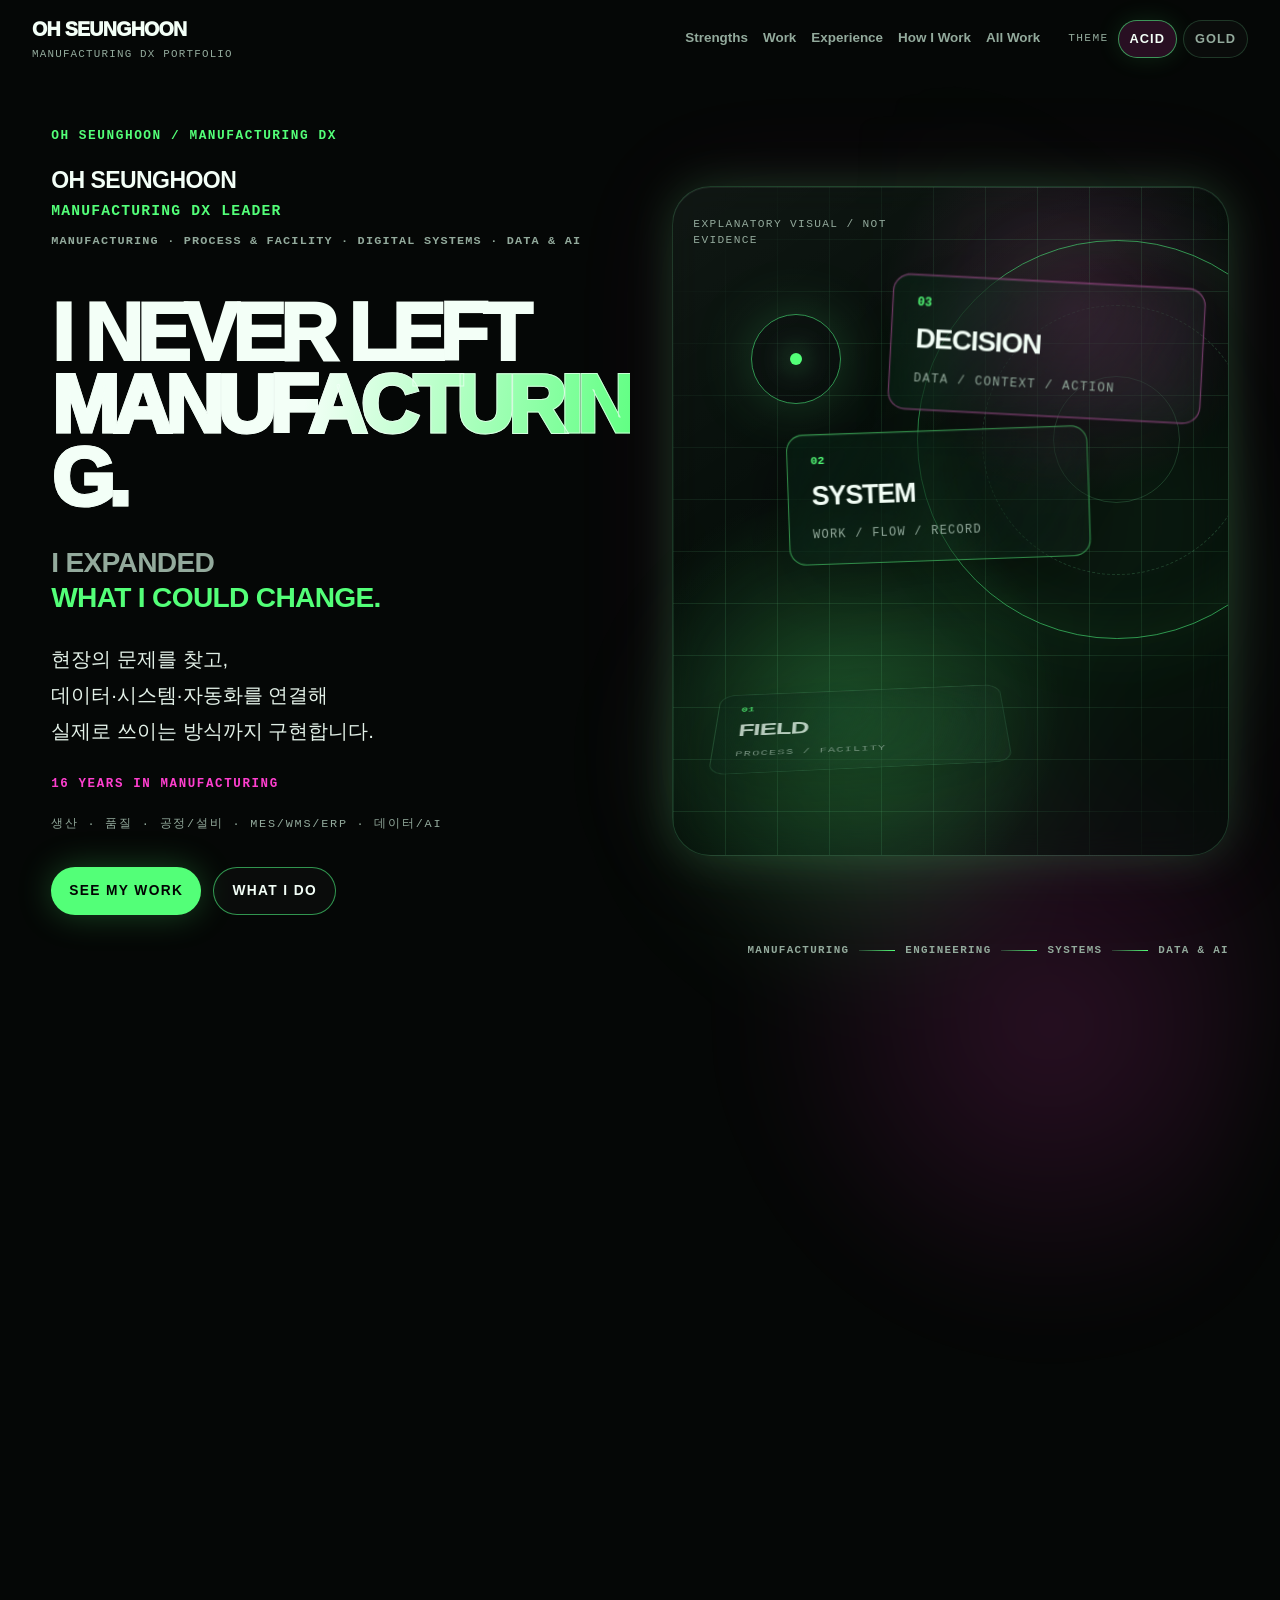
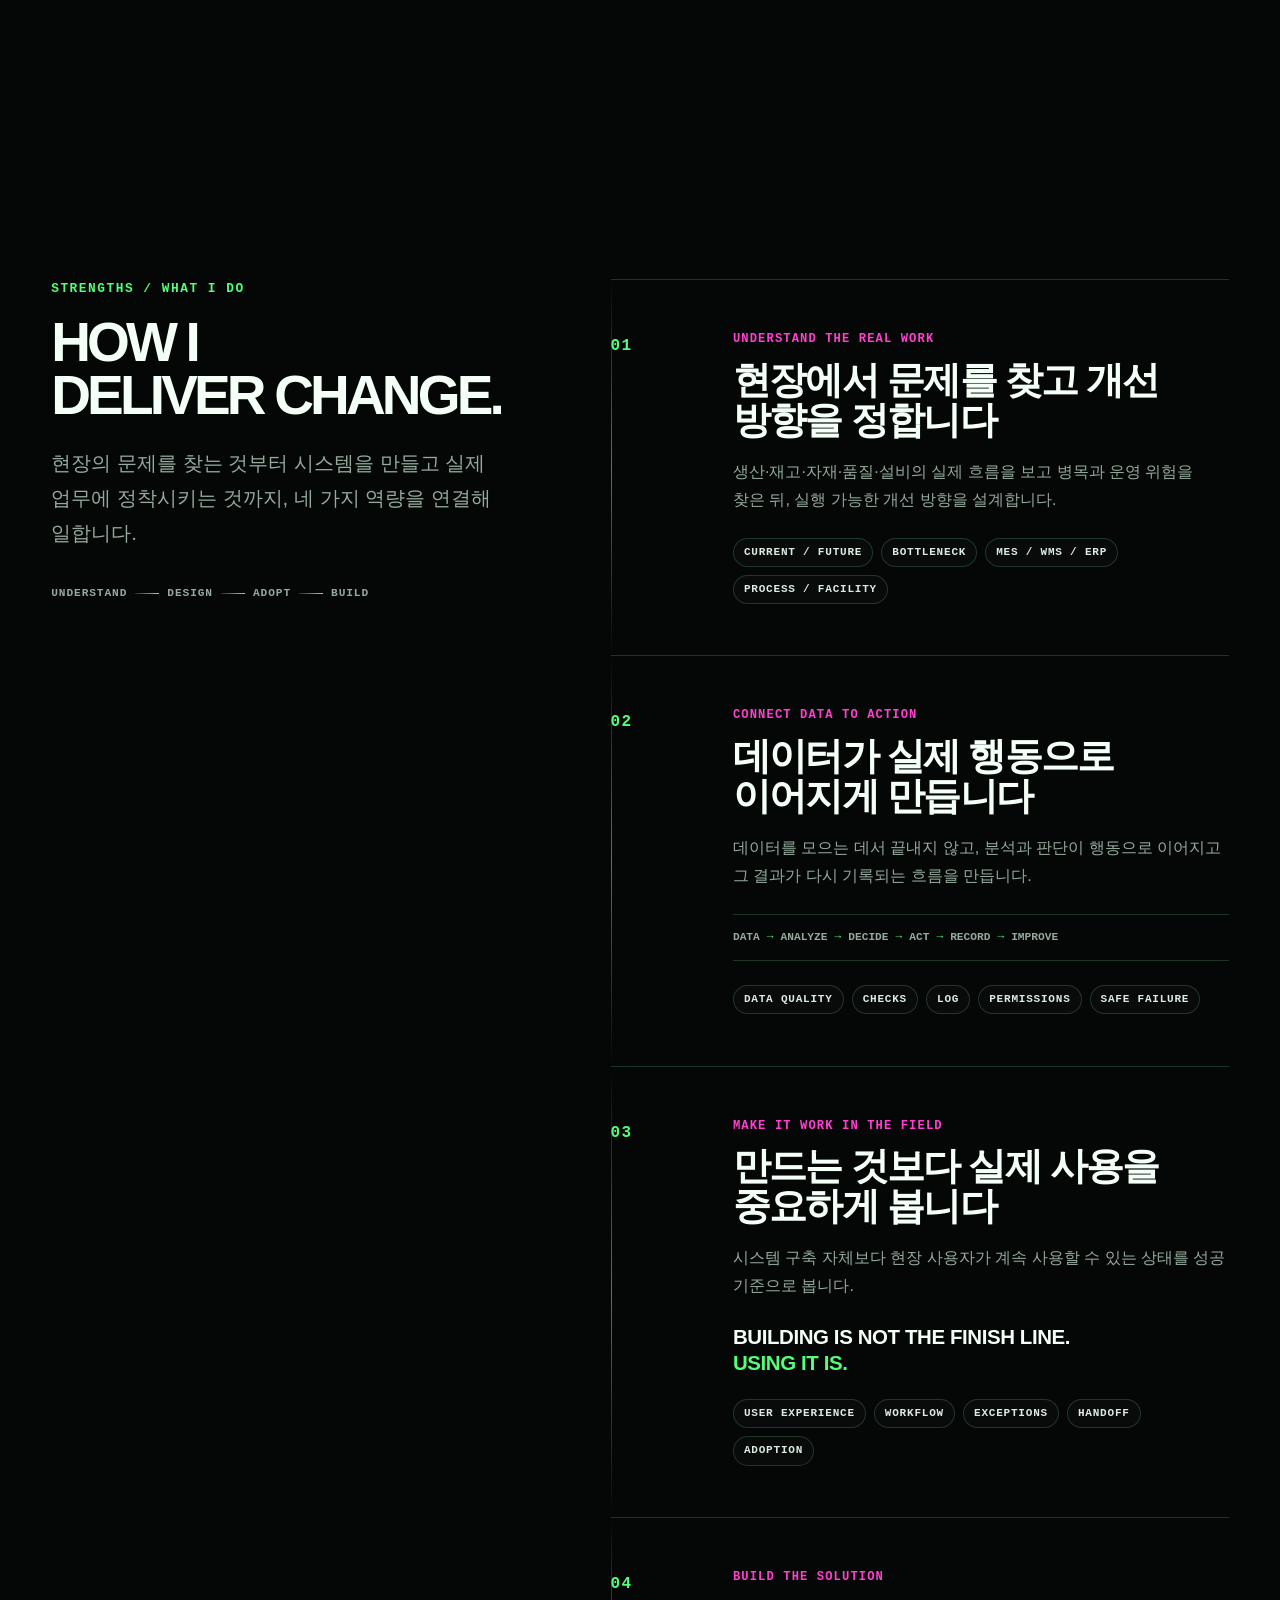
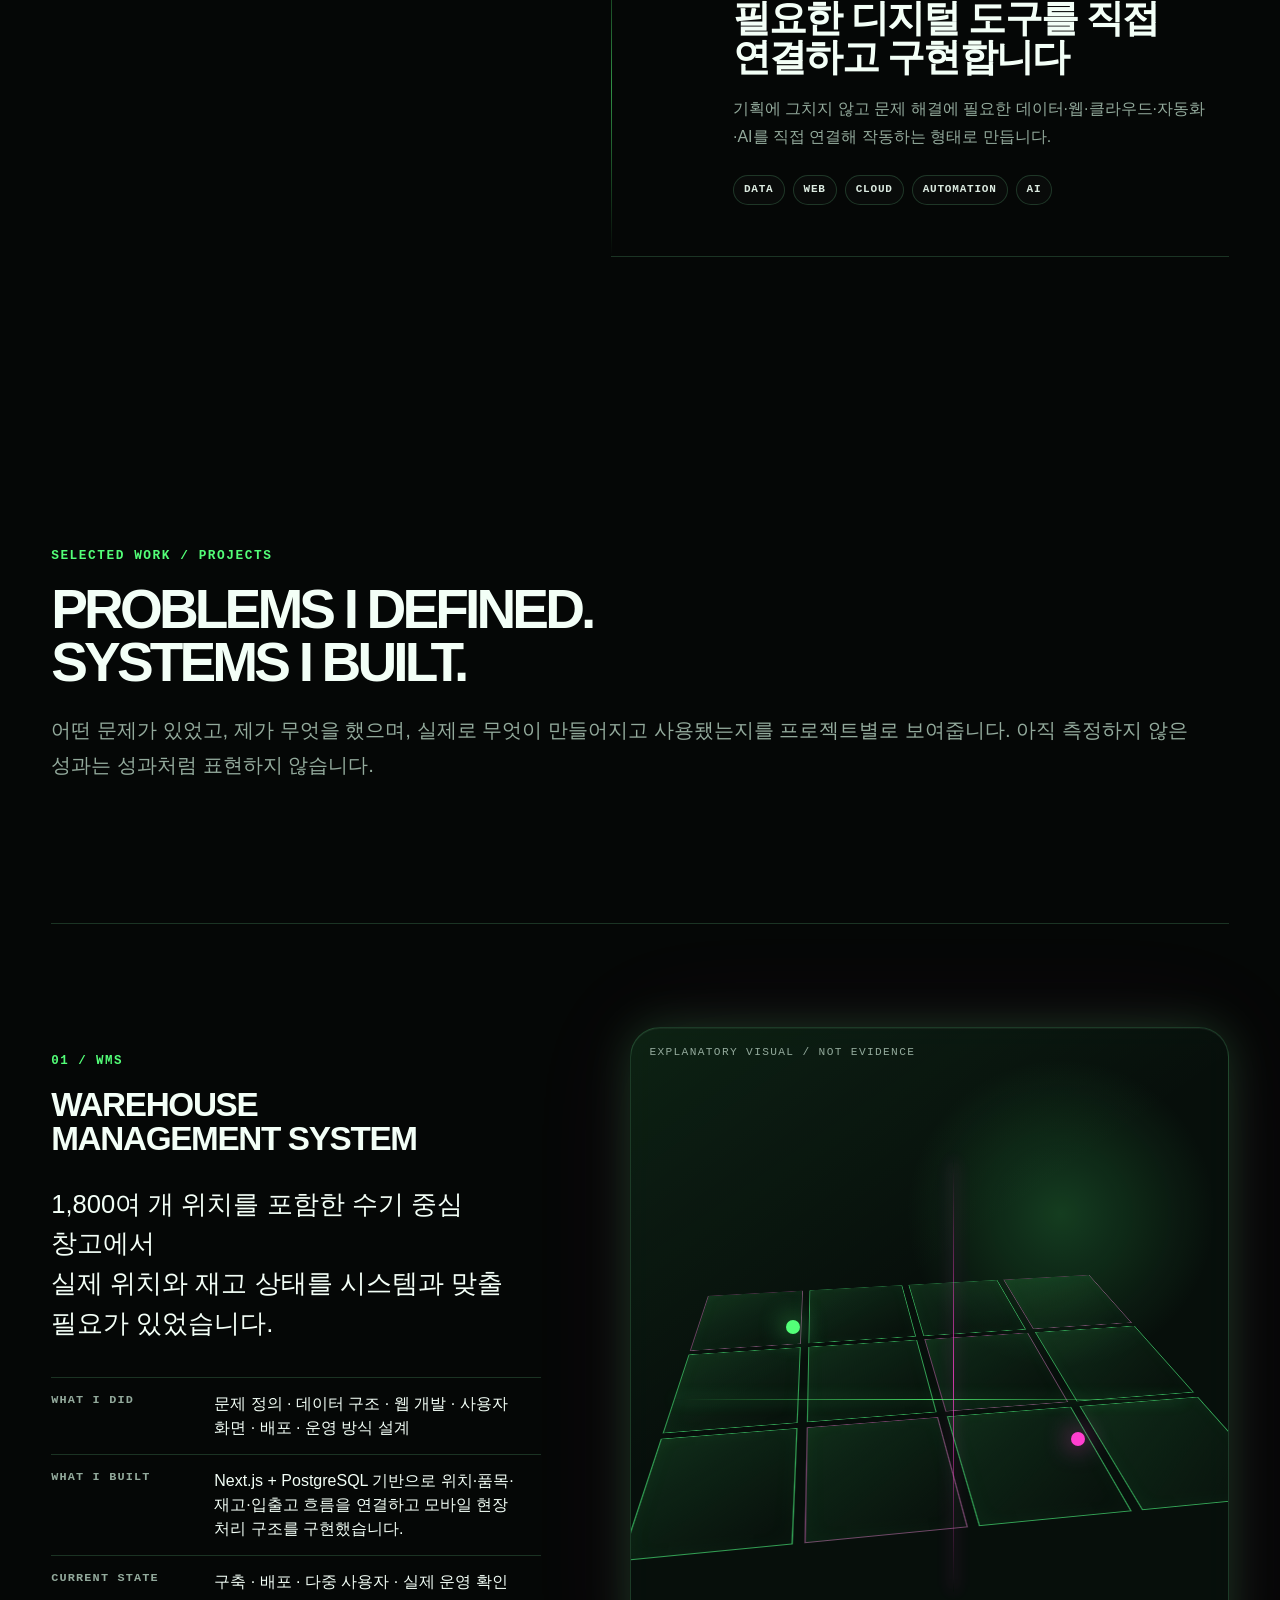
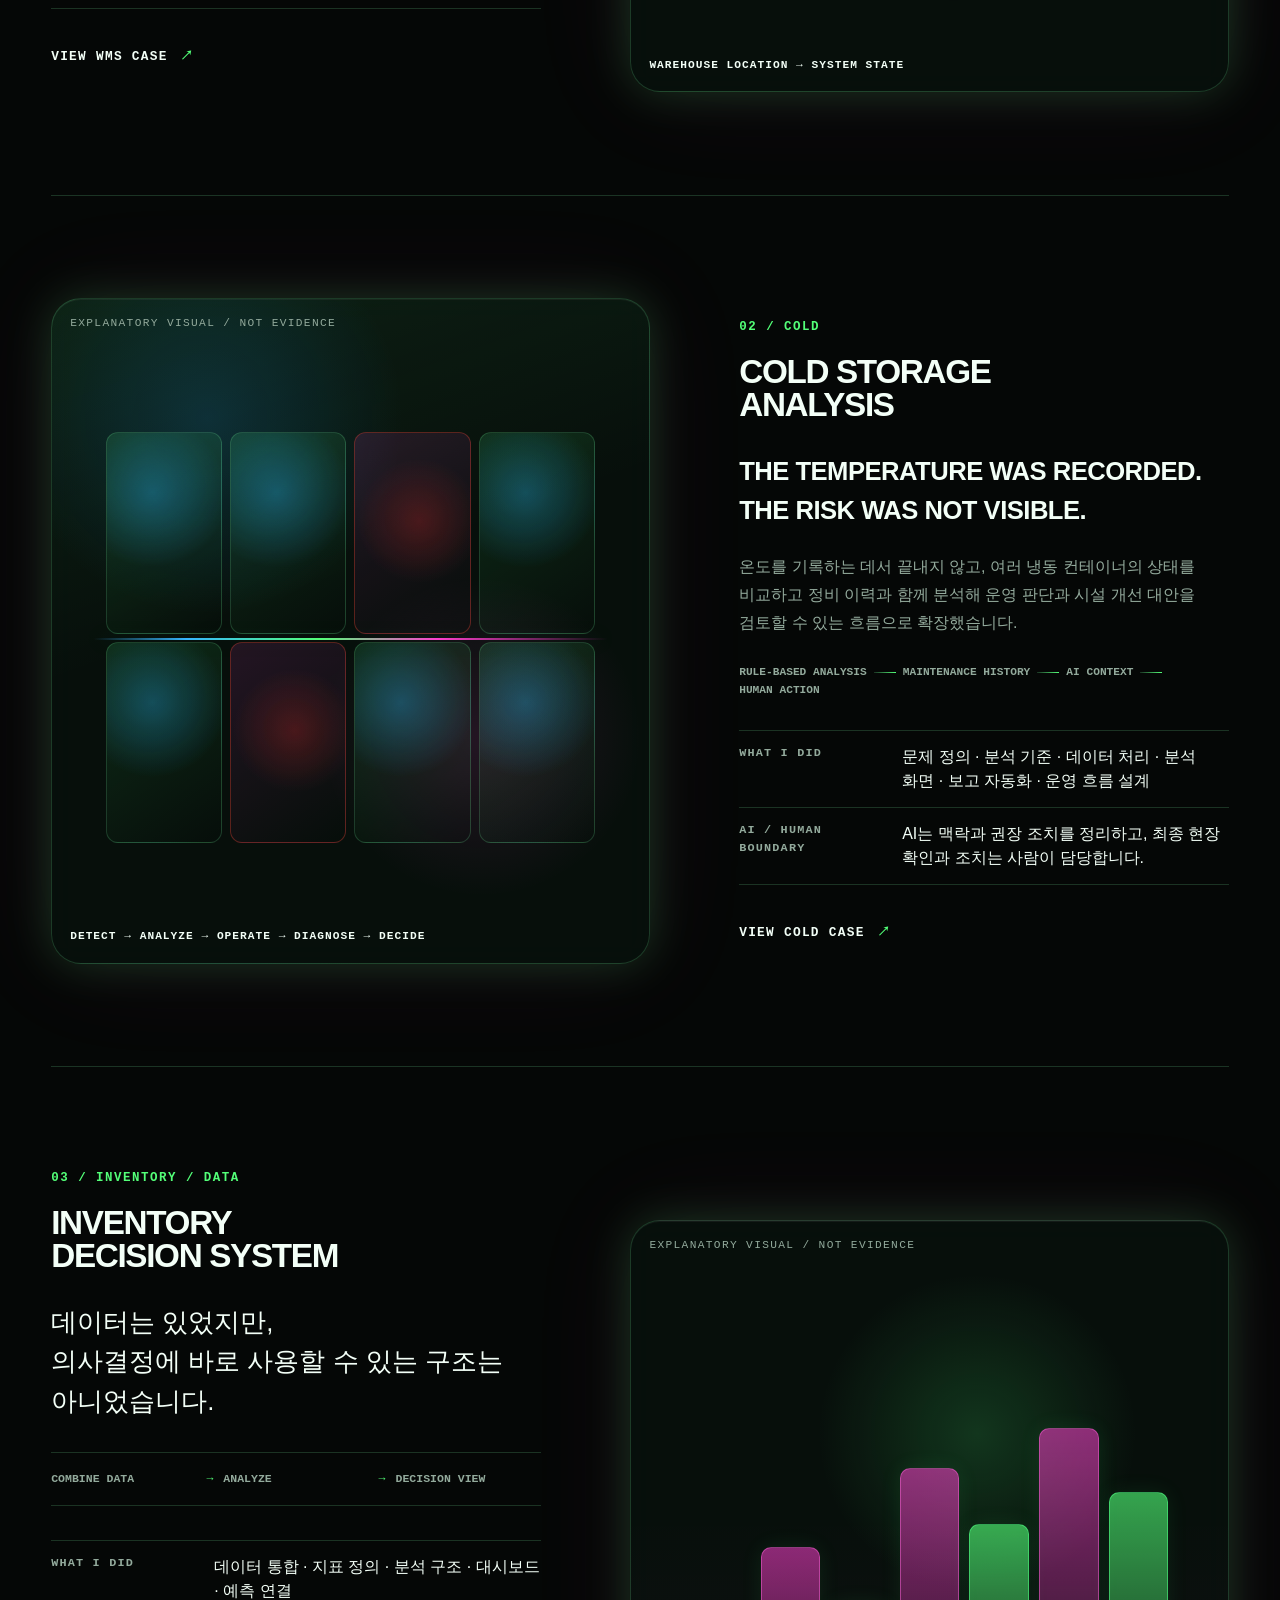
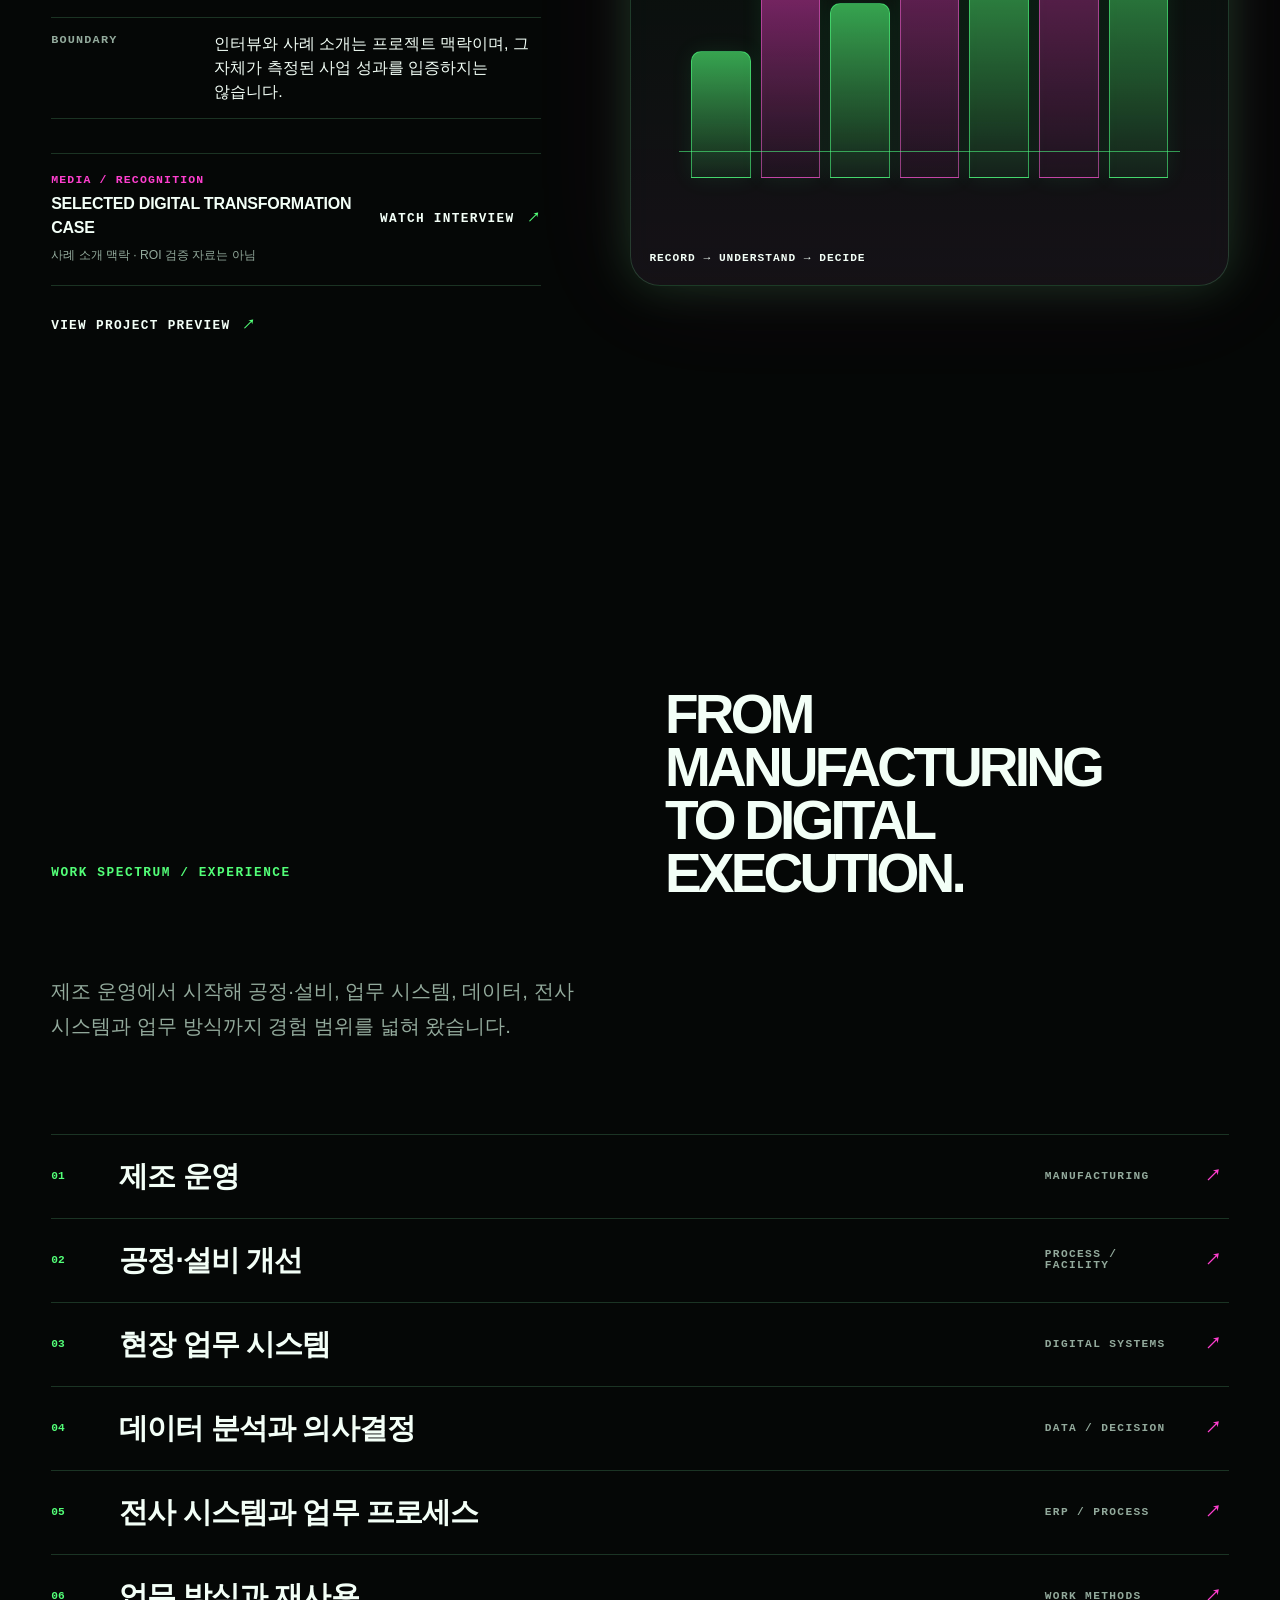
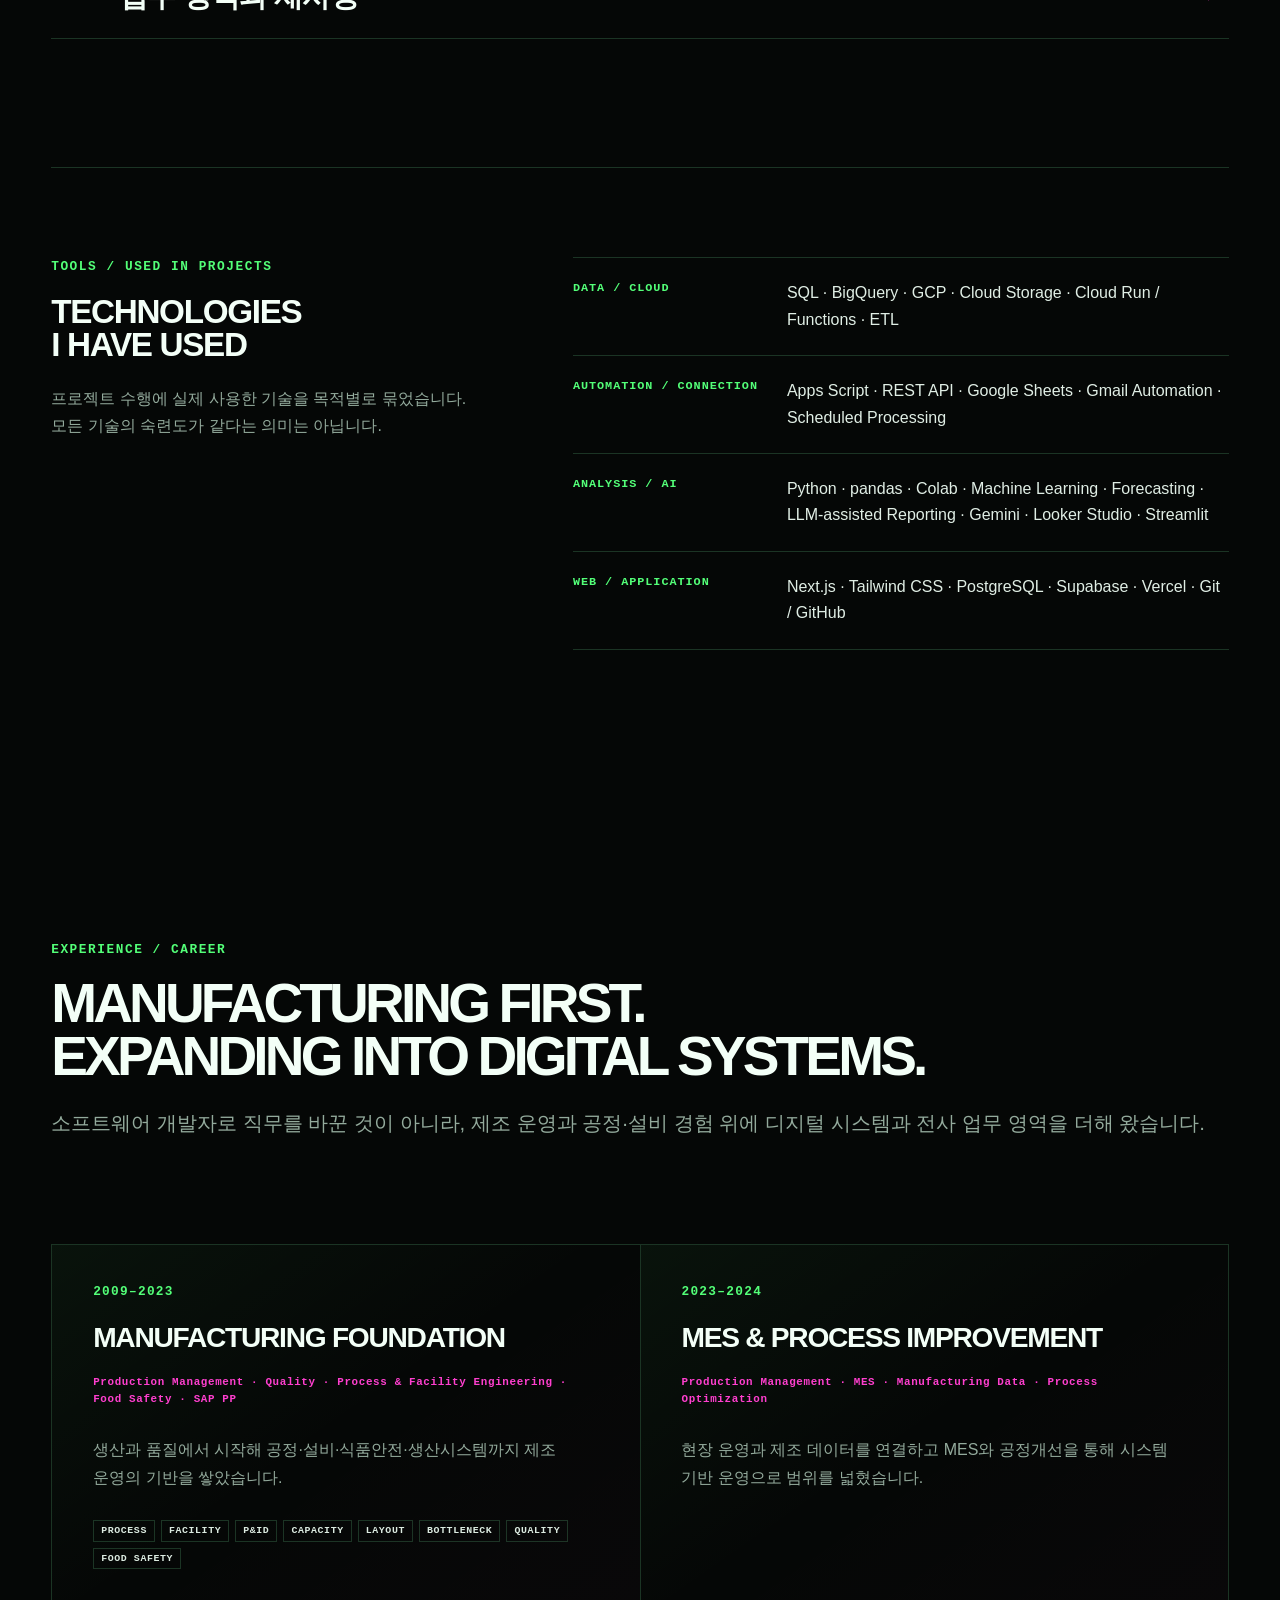
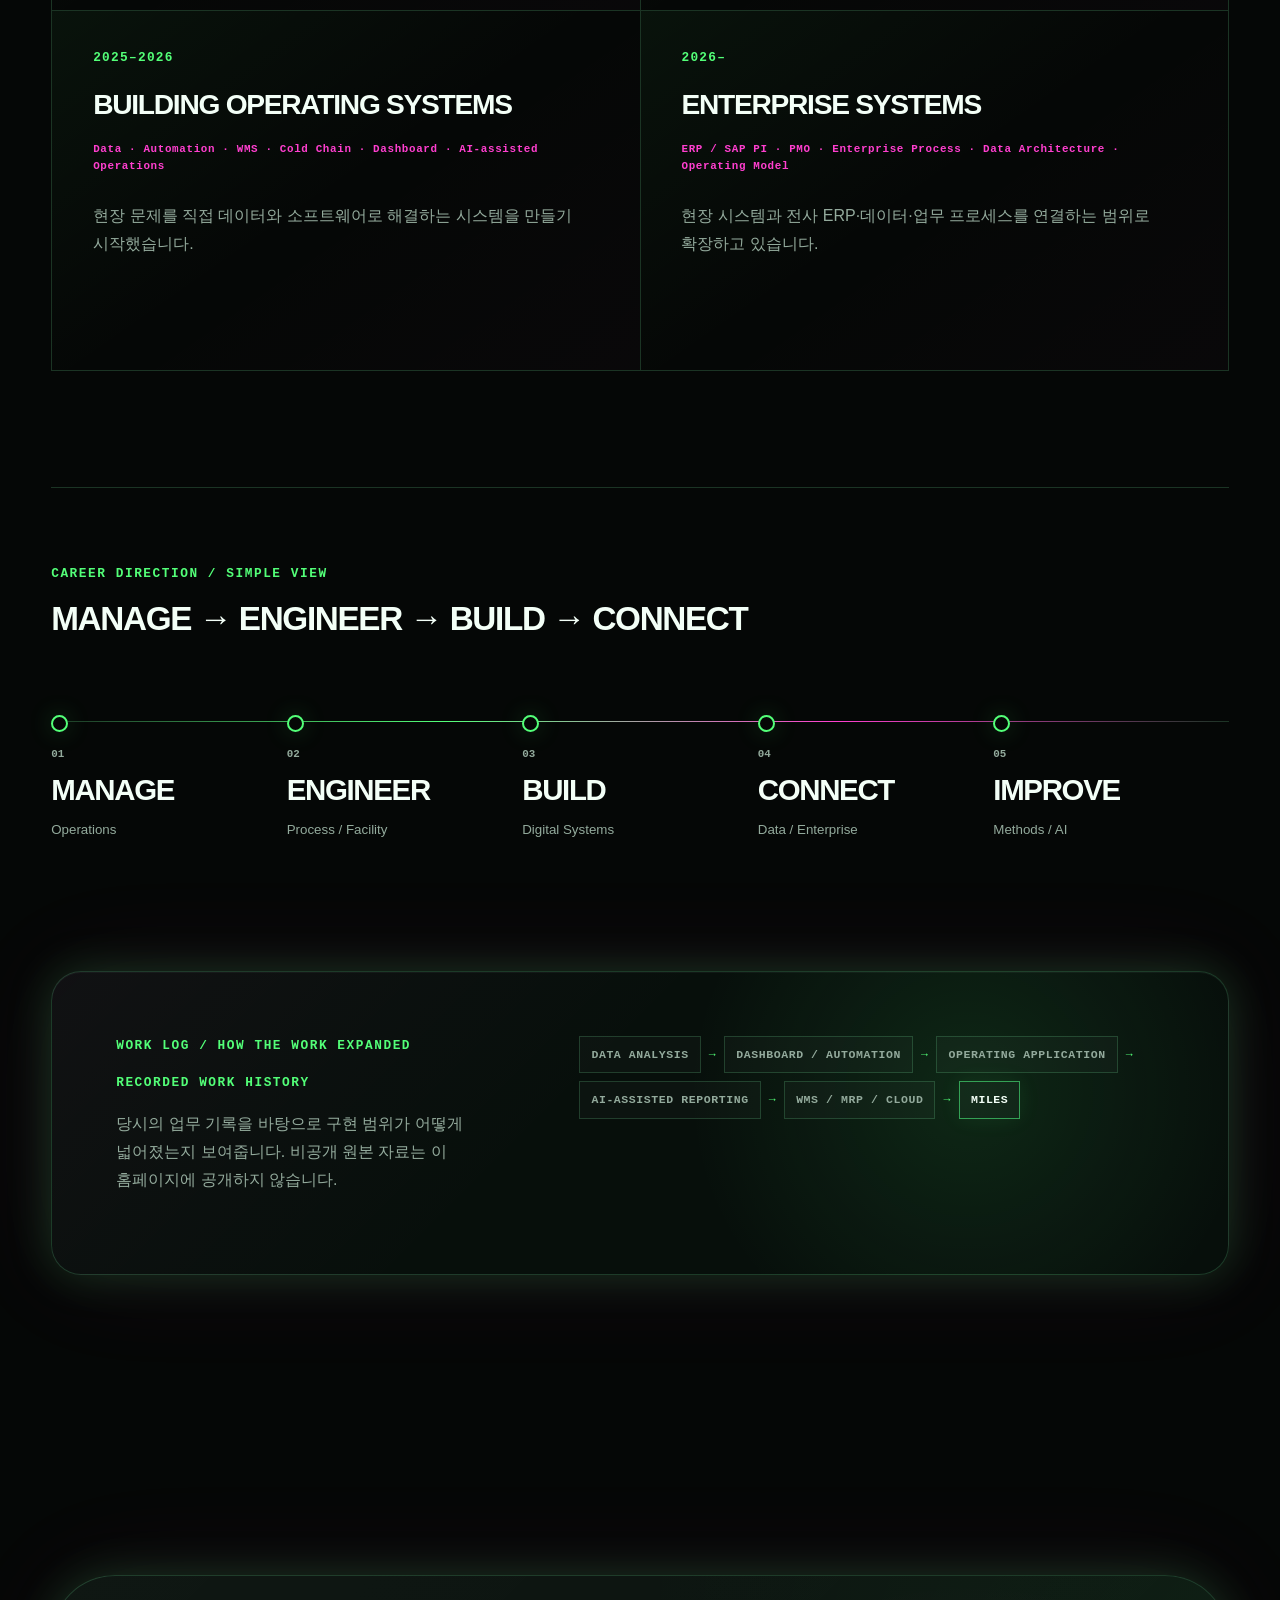
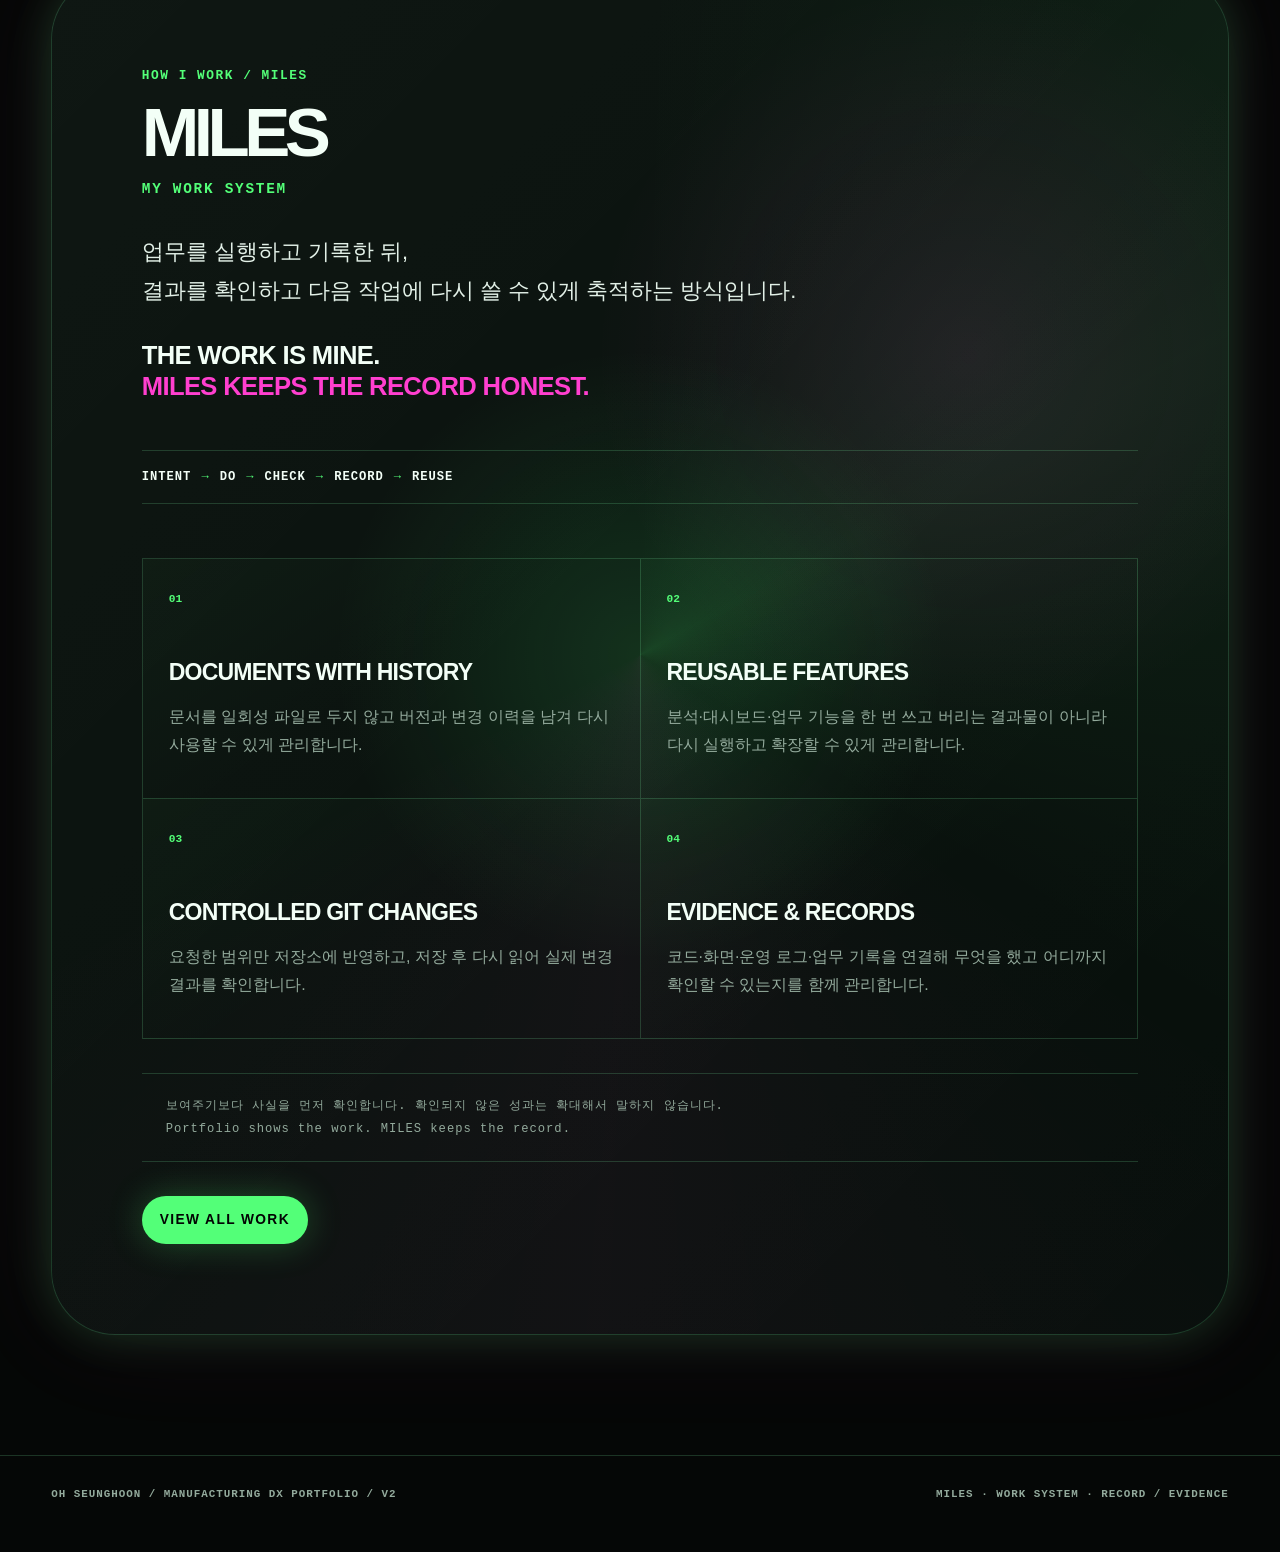
==== commit db3132c9: "Link process and facility work spectrum case" ====
--- a/workbench/PORTFOLIO-001/v2/index.html
+++ b/workbench/PORTFOLIO-001/v2/index.html
@@ -214,7 +214,7 @@
       </div>
       <div class="spectrum-index" role="list">
         <a href="work/" role="listitem" class="spectrum-row reveal"><span>01</span><strong>제조 운영</strong><em>MANUFACTURING</em><b aria-hidden="true">↗</b></a>
-        <a href="work/" role="listitem" class="spectrum-row reveal"><span>02</span><strong>공정·설비 개선</strong><em>PROCESS / FACILITY</em><b aria-hidden="true">↗</b></a>
+        <a href="work/process-facility/" role="listitem" class="spectrum-row reveal"><span>02</span><strong>공정·설비 개선</strong><em>PROCESS / FACILITY</em><b aria-hidden="true">↗</b></a>
         <a href="work/" role="listitem" class="spectrum-row reveal"><span>03</span><strong>현장 업무 시스템</strong><em>DIGITAL SYSTEMS</em><b aria-hidden="true">↗</b></a>
         <a href="work/" role="listitem" class="spectrum-row reveal"><span>04</span><strong>데이터 분석과 의사결정</strong><em>DATA / DECISION</em><b aria-hidden="true">↗</b></a>
         <a href="work/" role="listitem" class="spectrum-row reveal"><span>05</span><strong>전사 시스템과 업무 프로세스</strong><em>ERP / PROCESS</em><b aria-hidden="true">↗</b></a>
